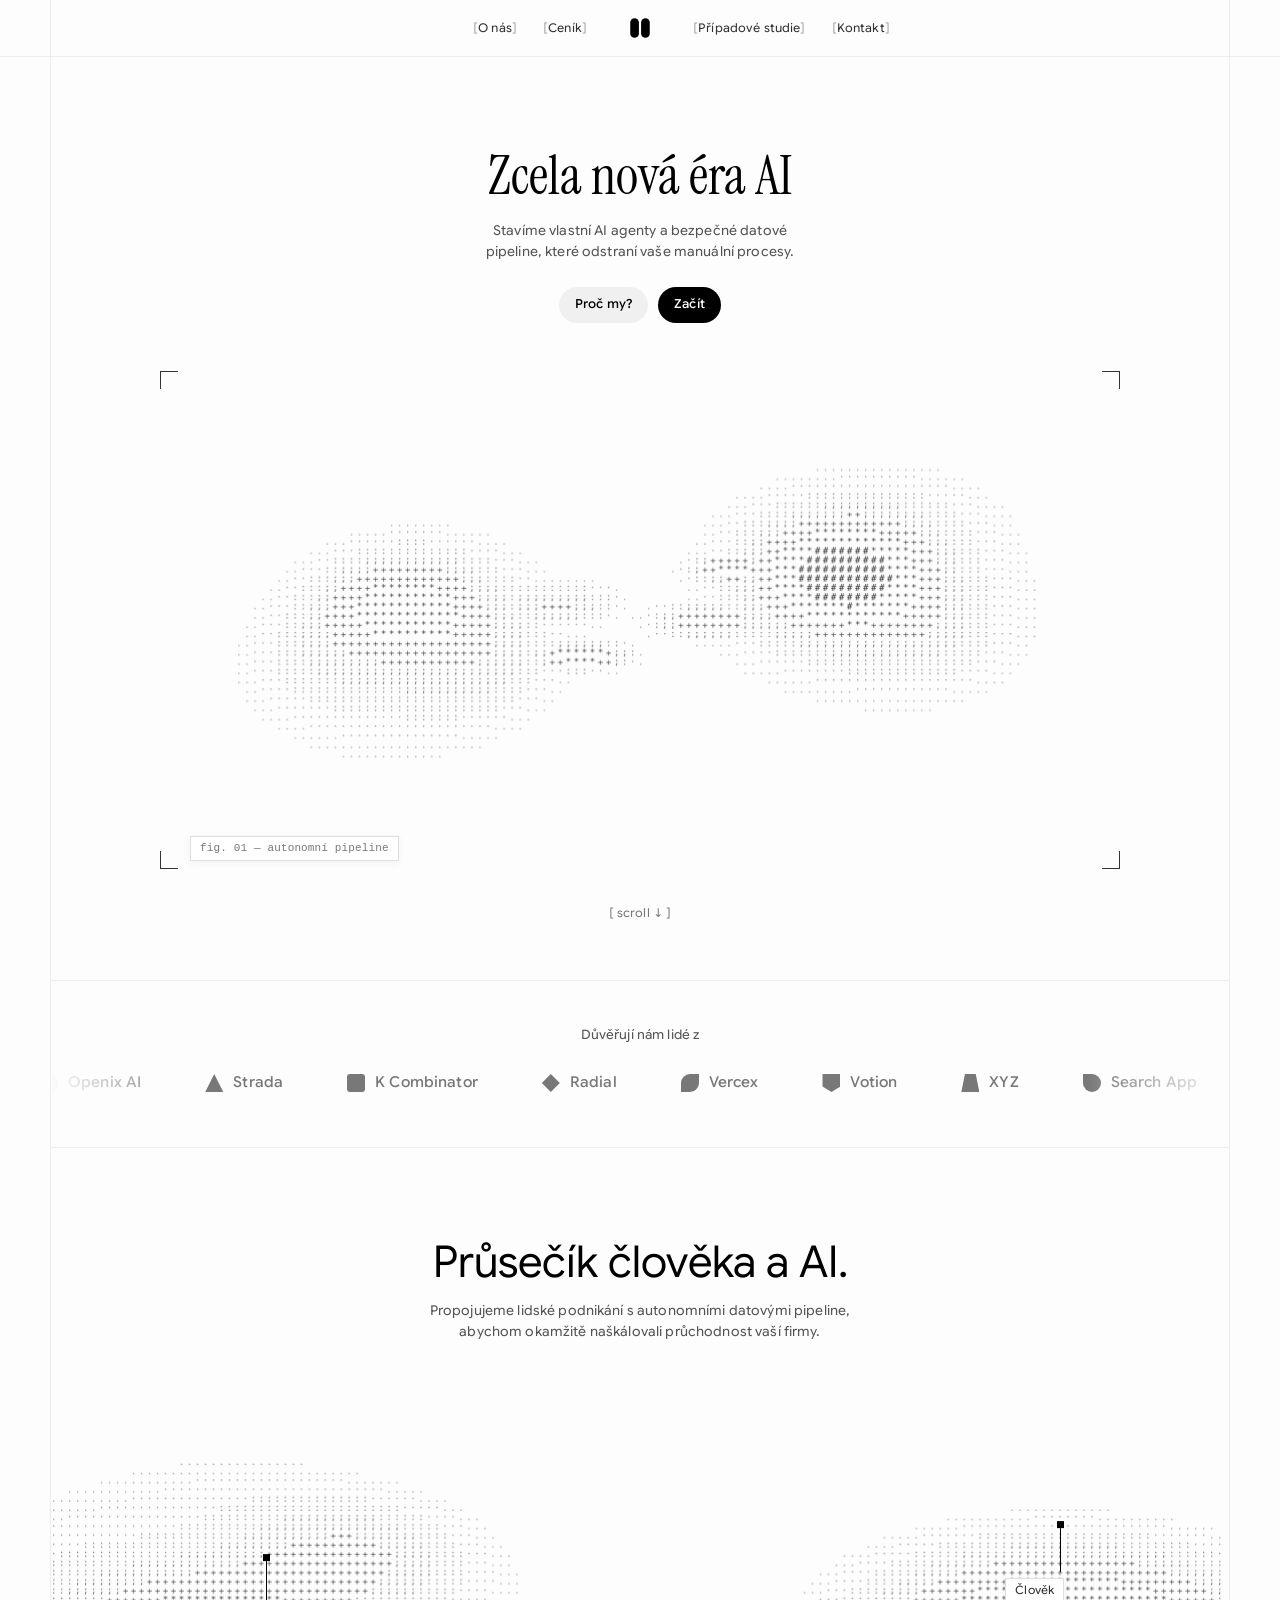
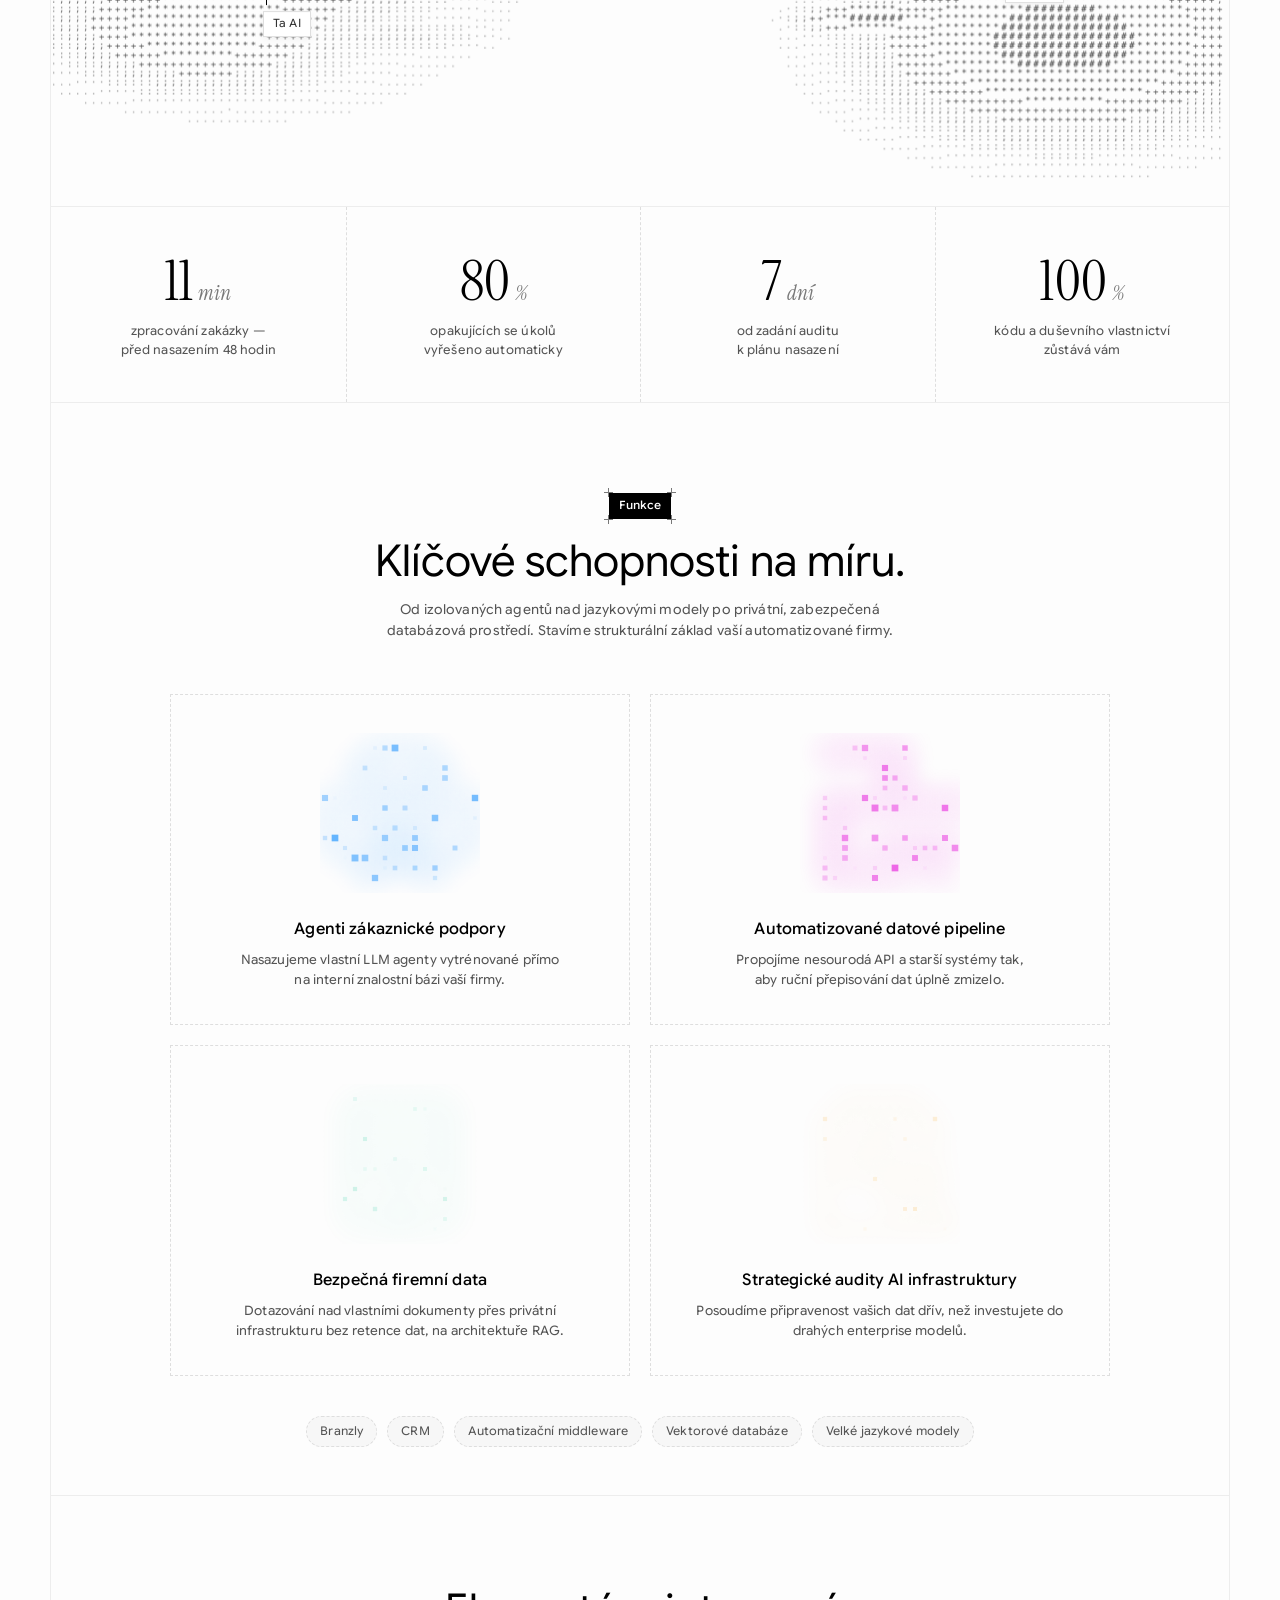
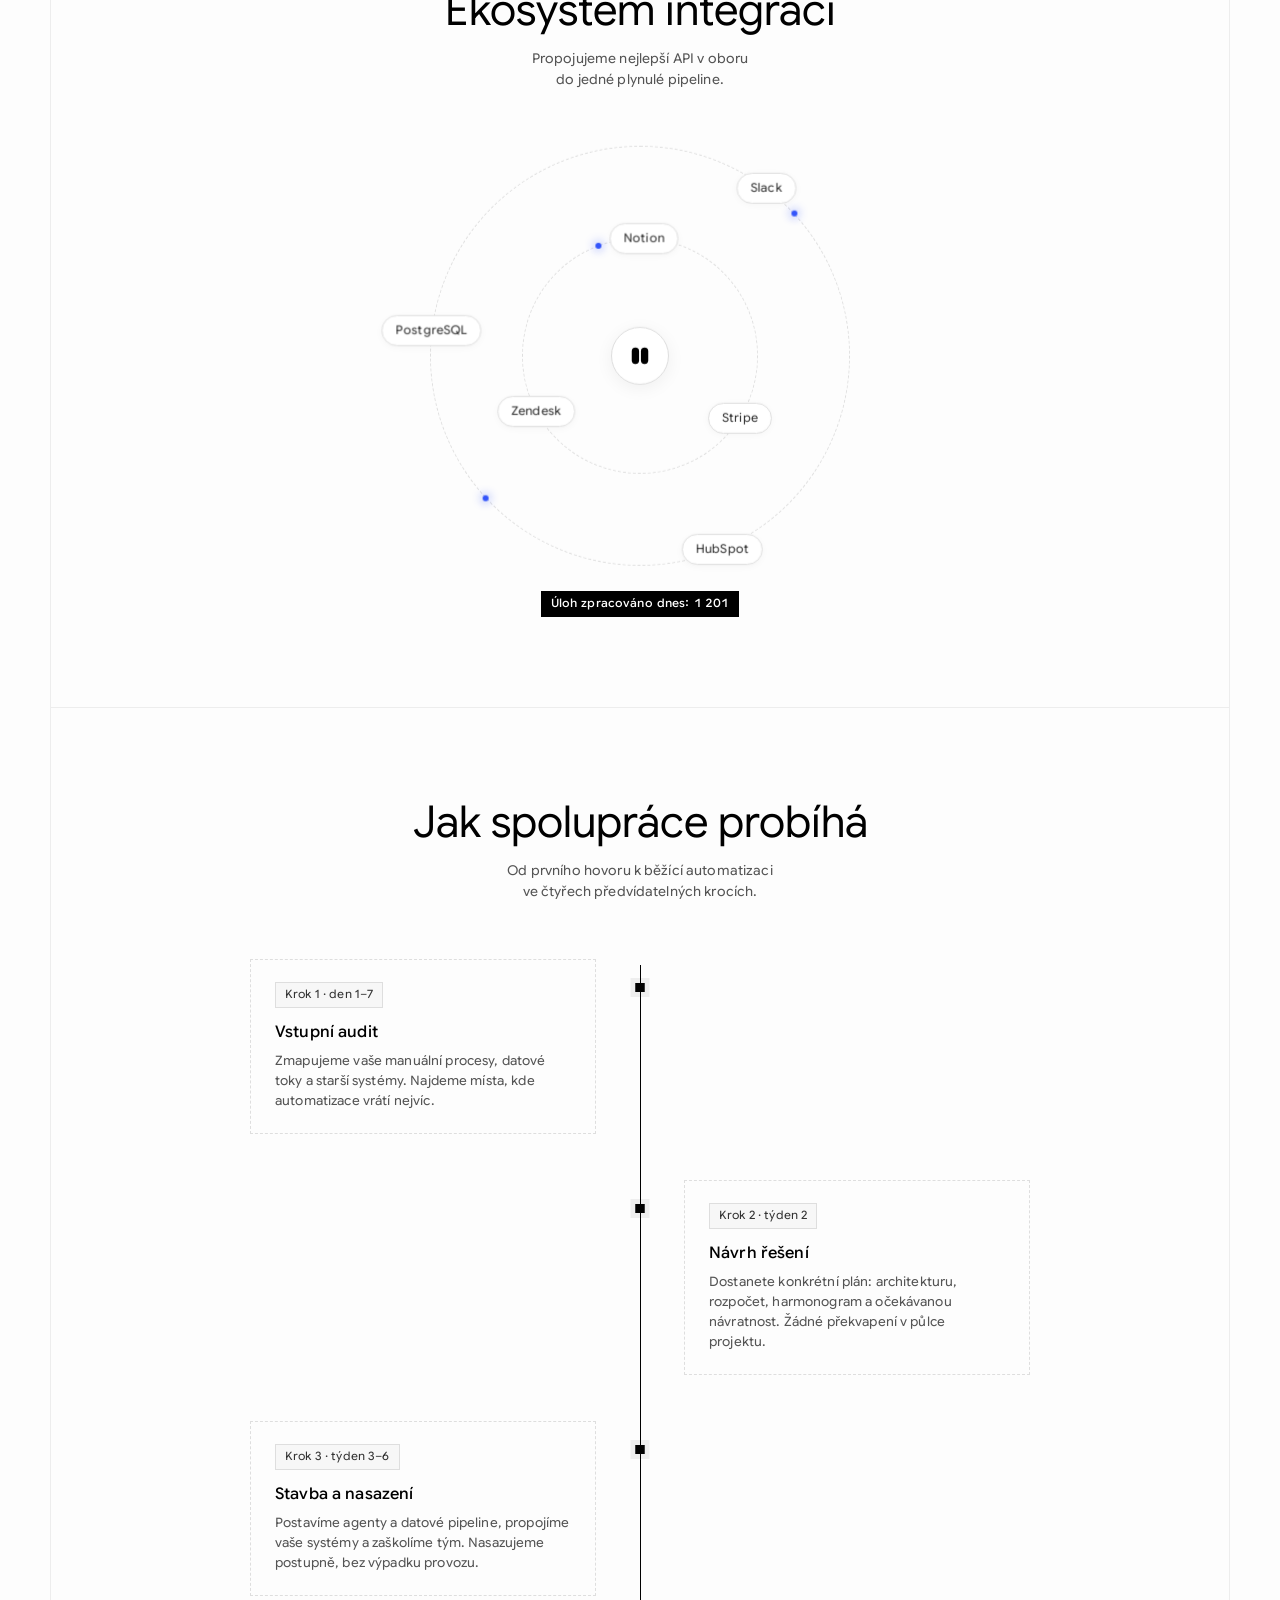
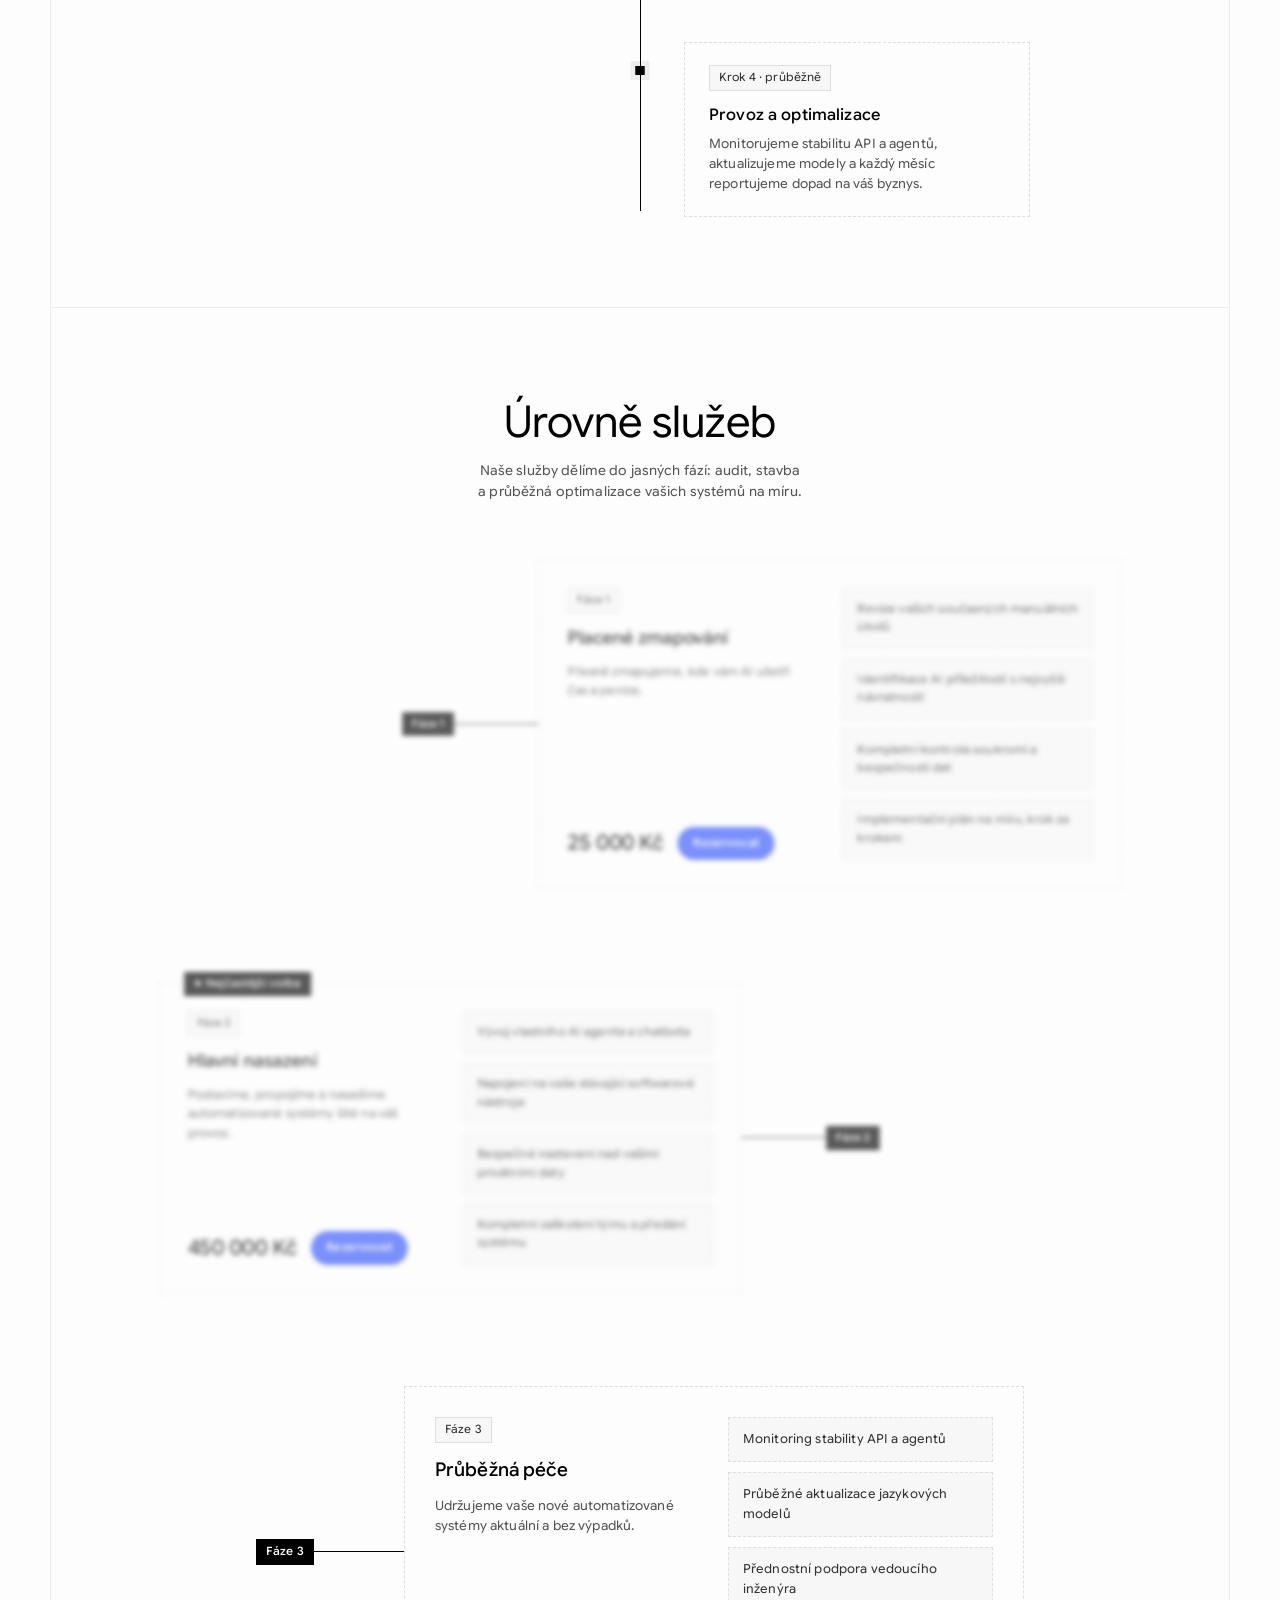
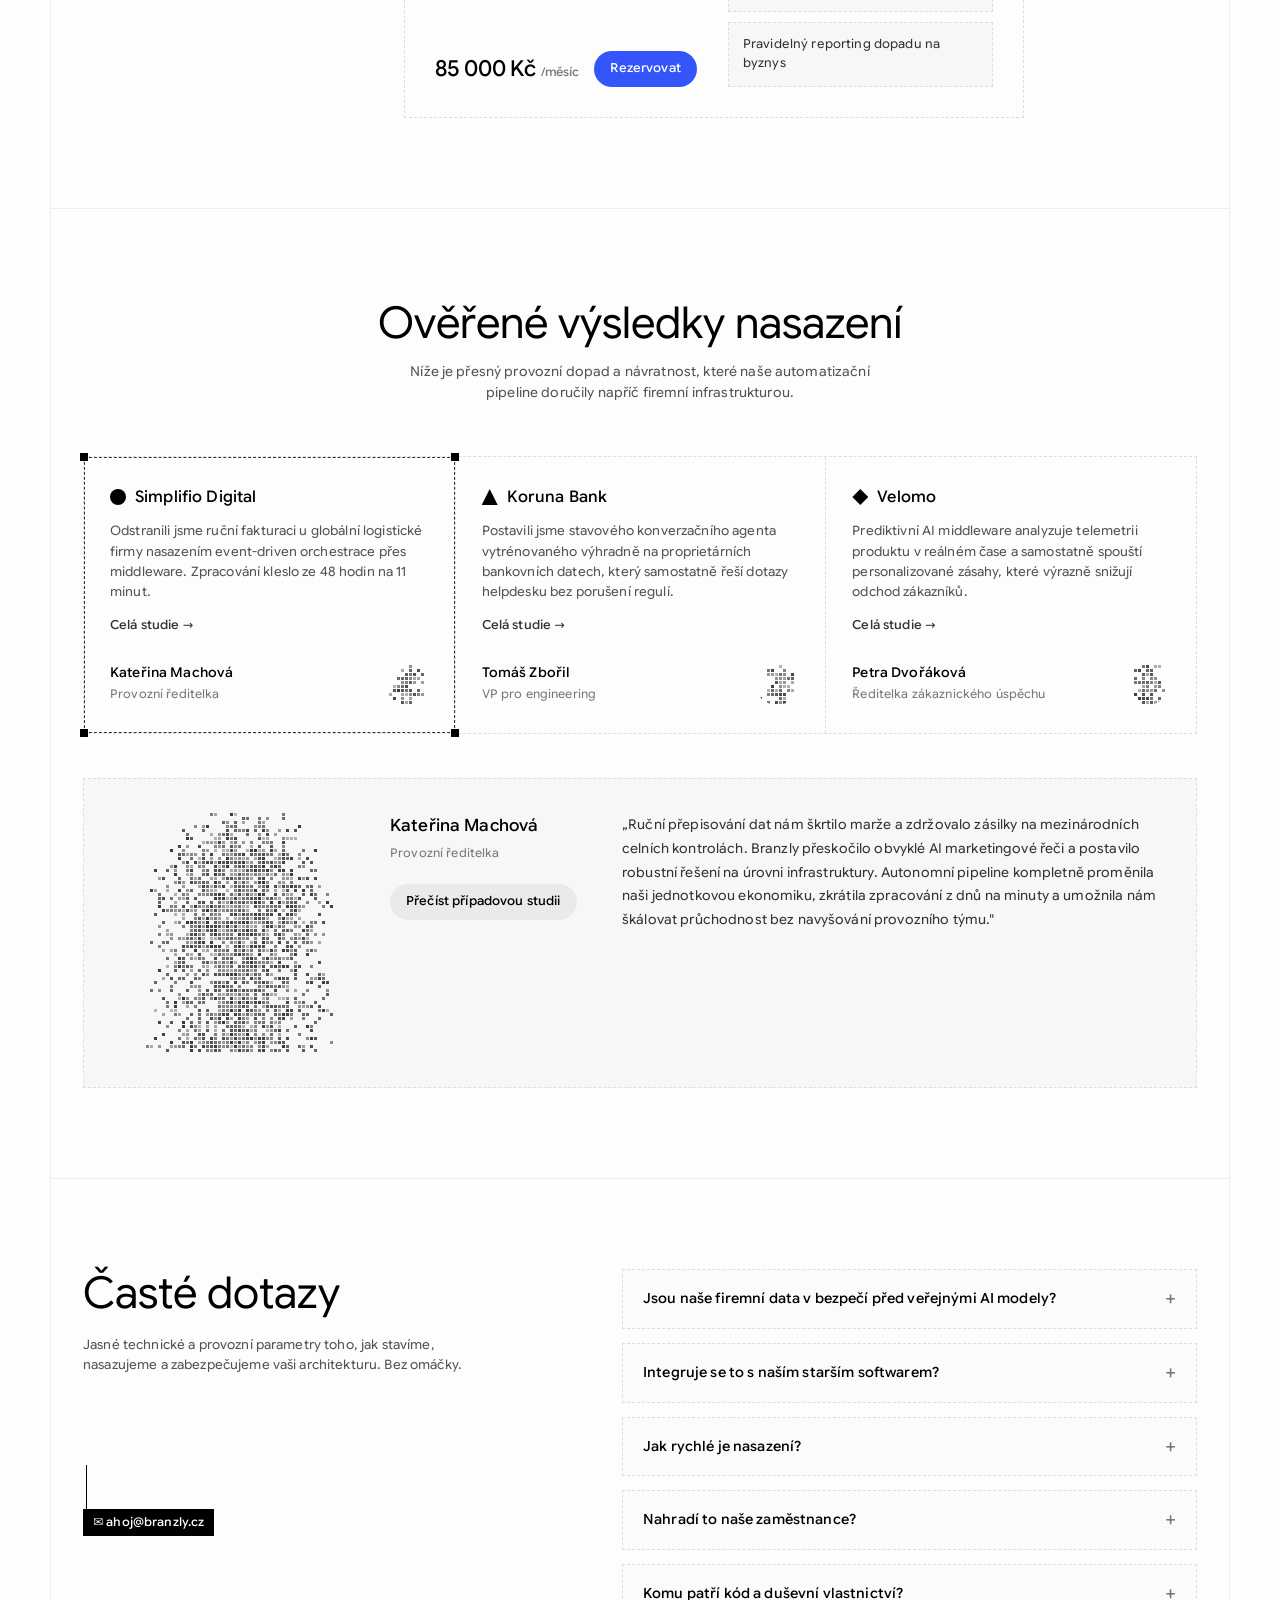
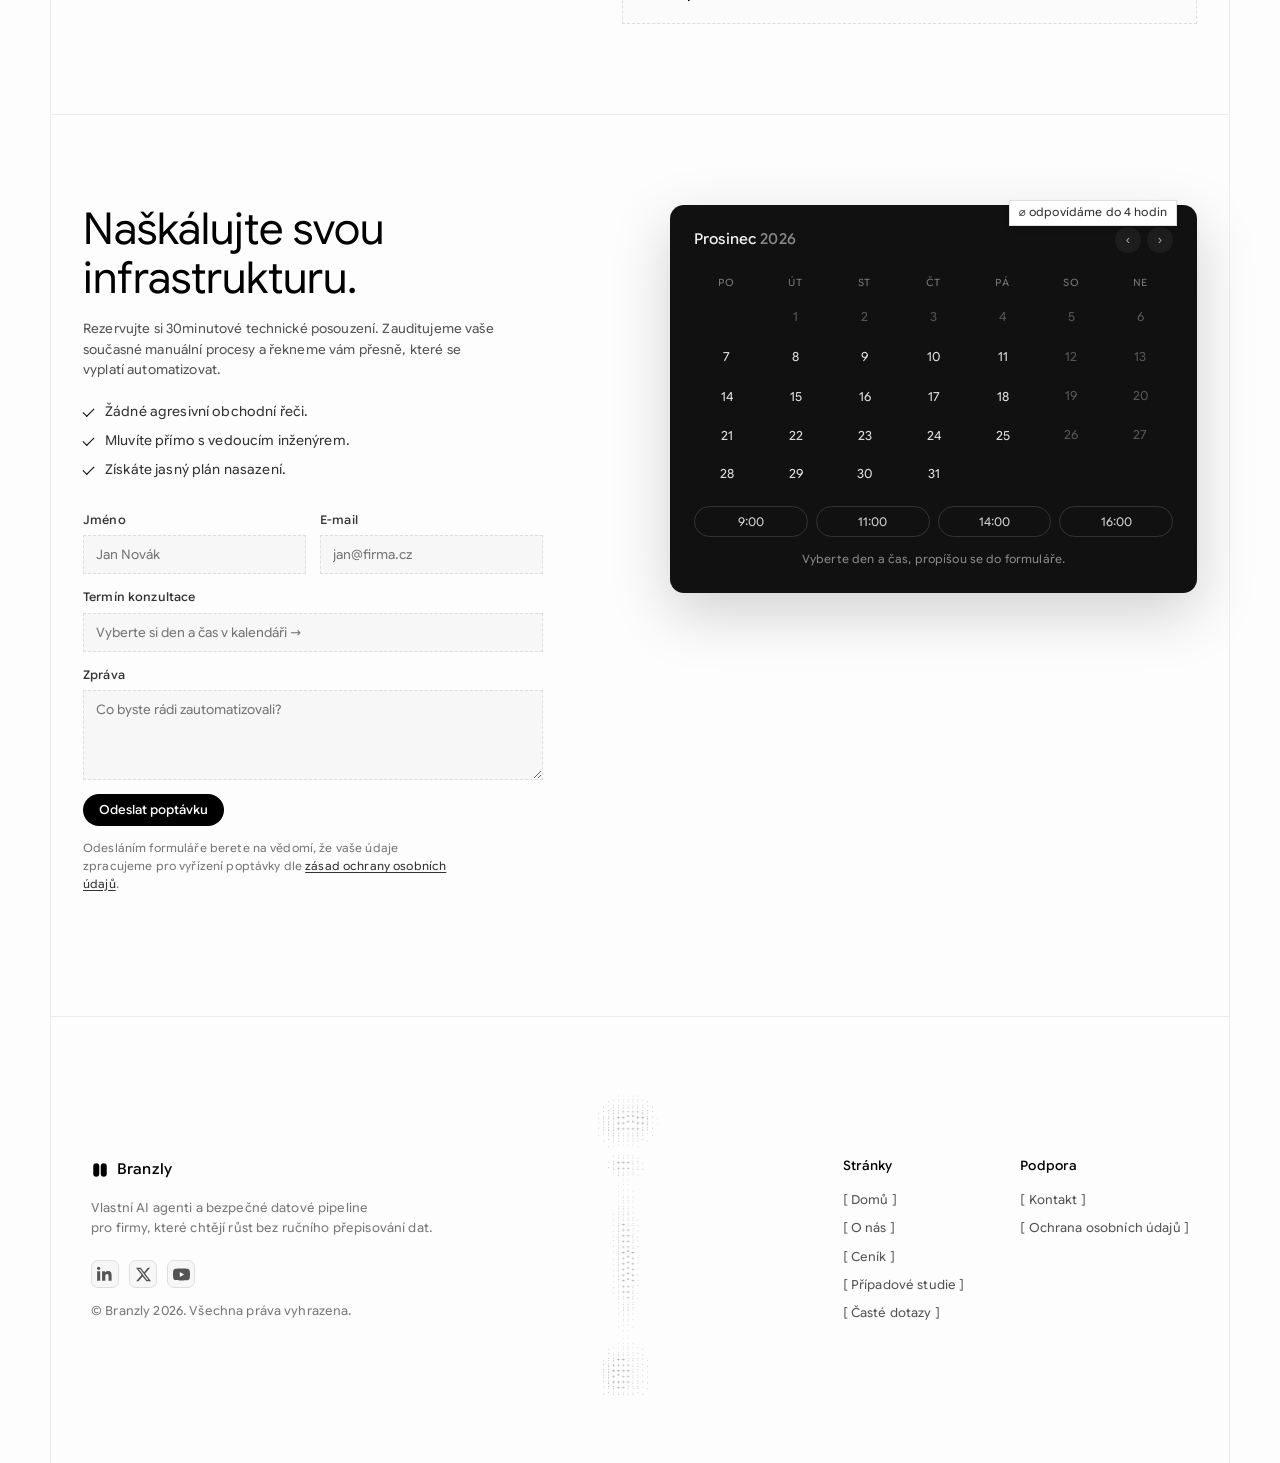
==== index.html @ d65e5462 "Major upgrade: interactive hero, stats, timeline, case studies, self-hosted fonts Interaktivita a an" ====
<!DOCTYPE html>
<html lang="cs">
<head>
  <meta charset="UTF-8" />
  <meta name="viewport" content="width=device-width, initial-scale=1.0" />
  <title>Branzly — Zcela nová éra AI</title>
  <meta name="description" content="Branzly staví vlastní AI agenty a bezpečné datové pipeline, které odstraní vaše manuální procesy." />
  <meta property="og:title" content="Branzly — Zcela nová éra AI" />
  <meta property="og:description" content="Vlastní AI agenti a bezpečné datové pipeline, které odstraní vaše manuální procesy." />
  <meta property="og:type" content="website" />
  <!-- og:image musí být absolutní URL — po nasazení upravte doménu, pokud nebude branzly.cz -->
  <meta property="og:image" content="https://branzly.cz/og.png" />
  <meta property="og:image:width" content="1200" />
  <meta property="og:image:height" content="630" />
  <meta name="twitter:card" content="summary_large_image" />
  <link rel="icon" href="data:image/svg+xml,%3Csvg xmlns='http://www.w3.org/2000/svg' viewBox='0 0 24 24'%3E%3Crect x='3' y='3' width='8' height='18' rx='4'/%3E%3Crect x='13' y='3' width='8' height='18' rx='4'/%3E%3C/svg%3E" />
  <link rel="icon" type="image/png" sizes="32x32" href="favicon-32.png" />
  <link rel="apple-touch-icon" href="apple-touch-icon.png" />
  <!-- Analytika bez cookies (žádná cookie lišta není potřeba): po založení účtu
       na plausible.io odkomentujte a případně upravte doménu
  <script defer data-domain="branzly.cz" src="https://plausible.io/js/script.js"></script> -->
  <noscript><style>.reveal, .load { opacity: 1 !important; transform: none !important; filter: none !important; }</style></noscript>
  <!-- fonty jsou self-hostované: rychlejší načtení a žádné předání IP třetí straně -->
  <link rel="stylesheet" href="fonts/fonts.css" />
  <link rel="stylesheet" href="style.css" />
</head>
<body>

  <!-- ===== NAV (logo uprostřed, odkazy v závorkách) ===== -->
  <header class="nav-wrap" id="top">
    <div class="nav frame">
      <nav class="nav-side nav-left" aria-label="Navigace vlevo">
        <a href="#o-nas"><span>[</span>O nás<span>]</span></a>
        <a href="#cenik"><span>[</span>Ceník<span>]</span></a>
      </nav>
      <a href="#top" class="brand" aria-label="Branzly domů">
        <svg viewBox="0 0 24 24" width="26" height="26" aria-hidden="true">
          <rect x="3" y="3" width="8" height="18" rx="4" fill="#000"/>
          <rect x="13" y="3" width="8" height="18" rx="4" fill="#000"/>
        </svg>
      </a>
      <nav class="nav-side nav-right" aria-label="Navigace vpravo">
        <a href="#pripadove-studie"><span>[</span>Případové studie<span>]</span></a>
        <a href="#kontakt"><span>[</span>Kontakt<span>]</span></a>
      </nav>
      <button class="nav-toggle" id="navToggle" aria-label="Otevřít menu" aria-expanded="false">
        <span></span><span></span>
      </button>
    </div>
    <nav class="nav-mobile" id="navMobile" aria-label="Mobilní navigace">
      <a href="#o-nas">[ O nás ]</a>
      <a href="#cenik">[ Ceník ]</a>
      <a href="#pripadove-studie">[ Případové studie ]</a>
      <a href="#kontakt">[ Kontakt ]</a>
    </nav>
  </header>

  <main class="frame">

    <!-- ===== HERO ===== -->
    <section class="hero">
      <h1 class="load load-1">Zcela nová éra AI</h1>
      <p class="hero-sub load load-2">Stavíme vlastní AI agenty a bezpečné datové<br />pipeline, které odstraní vaše manuální procesy.</p>
      <div class="hero-cta load load-3">
        <a href="#o-nas" class="btn btn-gray">Proč my?</a>
        <a href="#kontakt" class="btn btn-black">Začít</a>
      </div>

      <!-- ASCII vizuál s ořezovými značkami -->
      <div class="hero-visual load load-4" id="heroVisual" data-plx="-0.05">
        <span class="crop tl"></span><span class="crop tr"></span>
        <span class="crop bl"></span><span class="crop br"></span>
        <canvas id="asciiHero" width="900" height="440" aria-label="Abstraktní ASCII vizualizace dvou rukou"></canvas>
        <span class="annot-text annot-fig" aria-hidden="true">fig. 01 — autonomní pipeline</span>
      </div>
      <a href="#o-nas" class="scroll-cue load load-5" aria-label="Posunout na další sekci">[ scroll ↓ ]</a>
    </section>

    <!-- ===== TRUSTED (marquee) ===== -->
    <section class="trusted">
      <p class="trusted-label reveal">Důvěřují nám lidé z</p>
      <div class="marquee" aria-hidden="true">
        <div class="marquee-track" id="marqueeTrack">
          <span class="logo-item"><i class="lg lg-1"></i>Openix AI</span>
          <span class="logo-item"><i class="lg lg-2"></i>Strada</span>
          <span class="logo-item"><i class="lg lg-3"></i>K Combinator</span>
          <span class="logo-item"><i class="lg lg-4"></i>Radial</span>
          <span class="logo-item"><i class="lg lg-5"></i>Vercex</span>
          <span class="logo-item"><i class="lg lg-6"></i>Votion</span>
          <span class="logo-item"><i class="lg lg-7"></i>XYZ</span>
          <span class="logo-item"><i class="lg lg-8"></i>Search App</span>
        </div>
      </div>
    </section>

    <!-- ===== PRŮSEČÍK ČLOVĚKA A AI ===== -->
    <section class="intersection" id="o-nas">
      <h3 class="reveal">Průsečík člověka a AI.</h3>
      <p class="section-sub reveal">Propojujeme lidské podnikání s autonomními datovými pipeline,<br />abychom okamžitě naškálovali průchodnost vaší firmy.</p>
      <div class="intersection-visual reveal" data-plx="-0.04">
        <!-- TODO: sem patří fotografie skutečné ruky (pravá polovina), ASCII ruka vlevo -->
        <canvas id="asciiMeet" width="1180" height="420" aria-label="Digitální a lidská ruka se dotýkají"></canvas>
        <span class="annot annot-ai"><i class="annot-dot"></i><i class="annot-line"></i><span class="annot-text">Ta AI</span></span>
        <span class="annot annot-human"><i class="annot-dot"></i><i class="annot-line"></i><span class="annot-text">Člověk</span></span>
      </div>
    </section>

    <!-- ===== ČÍSLA (social proof) ===== -->
    <section class="stats" aria-label="Výsledky v číslech">
      <div class="stats-grid">
        <div class="stat reveal">
          <span class="stat-num" data-count="11">0</span><span class="stat-unit">min</span>
          <p>zpracování zakázky —<br />před nasazením 48 hodin</p>
        </div>
        <div class="stat reveal">
          <span class="stat-num" data-count="80">0</span><span class="stat-unit">%</span>
          <p>opakujících se úkolů<br />vyřešeno automaticky</p>
        </div>
        <div class="stat reveal">
          <span class="stat-num" data-count="7">0</span><span class="stat-unit">dní</span>
          <p>od zadání auditu<br />k plánu nasazení</p>
        </div>
        <div class="stat reveal">
          <span class="stat-num" data-count="100">0</span><span class="stat-unit">%</span>
          <p>kódu a duševního vlastnictví<br />zůstává vám</p>
        </div>
      </div>
    </section>

    <!-- ===== FUNKCE ===== -->
    <section class="features">
      <div class="chip-wrap reveal">
        <span class="chip-black chip-corners">Funkce<i class="c c1"></i><i class="c c2"></i><i class="c c3"></i><i class="c c4"></i></span>
      </div>
      <h3 class="reveal">Klíčové schopnosti na míru.</h3>
      <p class="section-sub reveal">Od izolovaných agentů nad jazykovými modely po privátní, zabezpečená<br />databázová prostředí. Stavíme strukturální základ vaší automatizované firmy.</p>

      <div class="feature-grid">
        <article class="feature-cell reveal">
          <div class="pixel-icon"><canvas data-icon="agent" width="160" height="160"></canvas></div>
          <h4>Agenti zákaznické podpory</h4>
          <p>Nasazujeme vlastní LLM agenty vytrénované přímo<br />na interní znalostní bázi vaší firmy.</p>
        </article>
        <article class="feature-cell reveal">
          <div class="pixel-icon"><canvas data-icon="pipeline" width="160" height="160"></canvas></div>
          <h4>Automatizované datové pipeline</h4>
          <p>Propojíme nesourodá API a starší systémy tak,<br />aby ruční přepisování dat úplně zmizelo.</p>
        </article>
        <article class="feature-cell reveal">
          <div class="pixel-icon"><canvas data-icon="database" width="160" height="160"></canvas></div>
          <h4>Bezpečná firemní data</h4>
          <p>Dotazování nad vlastními dokumenty přes privátní infrastrukturu bez retence dat, na architektuře RAG.</p>
        </article>
        <article class="feature-cell reveal">
          <div class="pixel-icon"><canvas data-icon="audit" width="160" height="160"></canvas></div>
          <h4>Strategické audity AI infrastruktury</h4>
          <p>Posoudíme připravenost vašich dat dřív, než investujete do drahých enterprise modelů.</p>
        </article>
      </div>

      <div class="tag-strip reveal" aria-hidden="true">
        <span>Branzly</span><span>CRM</span><span>Automatizační middleware</span><span>Vektorové databáze</span><span>Velké jazykové modely</span>
      </div>
    </section>

    <!-- ===== EKOSYSTÉM INTEGRACÍ ===== -->
    <section class="ecosystem">
      <h3 class="reveal">Ekosystém integrací</h3>
      <p class="section-sub reveal">Propojujeme nejlepší API v oboru<br />do jedné plynulé pipeline.</p>
      <div class="orbit reveal" data-plx="-0.03" aria-hidden="true">
        <div class="orbit-ring r1"></div>
        <div class="orbit-ring r2"></div>
        <div class="orbit-center"><svg viewBox="0 0 24 24" width="22" height="22"><rect x="3" y="3" width="8" height="18" rx="4" fill="#000"/><rect x="13" y="3" width="8" height="18" rx="4" fill="#000"/></svg></div>
        <span class="orbit-node on1">Slack</span>
        <span class="orbit-node on2">Notion</span>
        <span class="orbit-node on3">HubSpot</span>
        <span class="orbit-node on4">Stripe</span>
        <span class="orbit-node on5">PostgreSQL</span>
        <span class="orbit-node on6">Zendesk</span>
      </div>
      <p class="orbit-counter reveal"><span class="chip-black">Úloh zpracováno dnes: <span id="orbitCount">1 200</span></span></p>
    </section>

    <!-- ===== PROCES ===== -->
    <section class="process" id="proces">
      <h3 class="reveal">Jak spolupráce probíhá</h3>
      <p class="section-sub reveal">Od prvního hovoru k běžící automatizaci<br />ve čtyřech předvídatelných krocích.</p>
      <div class="timeline" id="timeline">
        <i class="tl-track" aria-hidden="true"></i>
        <i class="tl-progress" id="tlProgress" aria-hidden="true"></i>
        <div class="tl-step reveal">
          <span class="tl-dot" aria-hidden="true"></span>
          <div class="tl-card">
            <span class="chip-gray">Krok 1 · den 1–7</span>
            <h4>Vstupní audit</h4>
            <p>Zmapujeme vaše manuální procesy, datové toky a starší systémy. Najdeme místa, kde automatizace vrátí nejvíc.</p>
          </div>
        </div>
        <div class="tl-step reveal">
          <span class="tl-dot" aria-hidden="true"></span>
          <div class="tl-card">
            <span class="chip-gray">Krok 2 · týden 2</span>
            <h4>Návrh řešení</h4>
            <p>Dostanete konkrétní plán: architekturu, rozpočet, harmonogram a očekávanou návratnost. Žádné překvapení v půlce projektu.</p>
          </div>
        </div>
        <div class="tl-step reveal">
          <span class="tl-dot" aria-hidden="true"></span>
          <div class="tl-card">
            <span class="chip-gray">Krok 3 · týden 3–6</span>
            <h4>Stavba a nasazení</h4>
            <p>Postavíme agenty a datové pipeline, propojíme vaše systémy a zaškolíme tým. Nasazujeme postupně, bez výpadku provozu.</p>
          </div>
        </div>
        <div class="tl-step reveal">
          <span class="tl-dot" aria-hidden="true"></span>
          <div class="tl-card">
            <span class="chip-gray">Krok 4 · průběžně</span>
            <h4>Provoz a optimalizace</h4>
            <p>Monitorujeme stabilitu API a agentů, aktualizujeme modely a každý měsíc reportujeme dopad na váš byznys.</p>
          </div>
        </div>
      </div>
    </section>

    <!-- ===== ÚROVNĚ SLUŽEB ===== -->
    <section class="pricing" id="cenik">
      <h3 class="reveal">Úrovně služeb</h3>
      <p class="section-sub reveal">Naše služby dělíme do jasných fází: audit, stavba<br />a průběžná optimalizace vašich systémů na míru.</p>

      <div class="tier-stack">
        <!-- Fáze 1: karta vpravo, štítek vlevo s linkou -->
        <div class="tier-row tier-row-right reveal">
          <span class="tier-annot"><span class="chip-black">Fáze 1</span><i class="annot-hline"></i></span>
          <article class="tier-card">
            <div class="tier-left">
              <span class="chip-gray">Fáze 1</span>
              <h4>Placené zmapování</h4>
              <p class="tier-desc">Přesně zmapujeme, kde vám AI ušetří<br />čas a peníze.</p>
              <div class="tier-bottom">
                <span class="tier-price">25 000 Kč</span>
                <a href="#kontakt" class="btn btn-blue">Rezervovat</a>
              </div>
            </div>
            <ul class="tier-list">
              <li>Revize vašich současných manuálních úkolů</li>
              <li>Identifikace AI příležitostí s nejvyšší návratností</li>
              <li>Kompletní kontrola soukromí a bezpečnosti dat</li>
              <li>Implementační plán na míru, krok za krokem</li>
            </ul>
          </article>
        </div>

        <!-- Fáze 2: karta vlevo, štítek vpravo -->
        <div class="tier-row tier-row-left reveal">
          <article class="tier-card">
            <span class="tier-badge chip-black">★ Nejčastější volba</span>
            <div class="tier-left">
              <span class="chip-gray">Fáze 2</span>
              <h4>Hlavní nasazení</h4>
              <p class="tier-desc">Postavíme, propojíme a nasadíme automatizované systémy šité na váš provoz.</p>
              <div class="tier-bottom">
                <span class="tier-price">450 000 Kč</span>
                <a href="#kontakt" class="btn btn-blue">Rezervovat</a>
              </div>
            </div>
            <ul class="tier-list">
              <li>Vývoj vlastního AI agenta a chatbota</li>
              <li>Napojení na vaše stávající softwarové nástroje</li>
              <li>Bezpečné nastavení nad vašimi privátními daty</li>
              <li>Kompletní zaškolení týmu a předání systému</li>
            </ul>
          </article>
          <span class="tier-annot tier-annot-right"><i class="annot-hline"></i><span class="chip-black">Fáze 2</span></span>
        </div>

        <!-- Fáze 3: karta uprostřed -->
        <div class="tier-row tier-row-center reveal">
          <span class="tier-annot"><span class="chip-black">Fáze 3</span><i class="annot-hline"></i></span>
          <article class="tier-card">
            <div class="tier-left">
              <span class="chip-gray">Fáze 3</span>
              <h4>Průběžná péče</h4>
              <p class="tier-desc">Udržujeme vaše nové automatizované systémy aktuální a bez výpadků.</p>
              <div class="tier-bottom">
                <span class="tier-price">85 000 Kč <em>/měsíc</em></span>
                <a href="#kontakt" class="btn btn-blue">Rezervovat</a>
              </div>
            </div>
            <ul class="tier-list">
              <li>Monitoring stability API a agentů</li>
              <li>Průběžné aktualizace jazykových modelů</li>
              <li>Přednostní podpora vedoucího inženýra</li>
              <li>Pravidelný reporting dopadu na byznys</li>
            </ul>
          </article>
        </div>
      </div>
    </section>

    <!-- ===== PŘÍPADOVÉ STUDIE ===== -->
    <section class="cases" id="pripadove-studie">
      <h3 class="reveal">Ověřené výsledky nasazení</h3>
      <p class="section-sub reveal">Níže je přesný provozní dopad a návratnost, které naše automatizační<br />pipeline doručily napříč firemní infrastrukturou.</p>

      <div class="case-grid reveal">
        <article class="case selected">
          <i class="h h1"></i><i class="h h2"></i><i class="h h3"></i><i class="h h4"></i>
          <header><i class="case-mark cm-1"></i><h4>Simplifio Digital</h4></header>
          <p>Odstranili jsme ruční fakturaci u globální logistické firmy nasazením event-driven orchestrace přes middleware. Zpracování kleslo ze 48 hodin na 11 minut.</p>
          <a class="case-link" href="pripadove-studie.html#simplifio">Celá studie →</a>
          <footer>
            <div><span class="person">Kateřina Machová</span><span class="role">Provozní ředitelka</span></div>
            <canvas class="avatar" data-seed="7" width="44" height="44"></canvas>
          </footer>
        </article>
        <article class="case">
          <header><i class="case-mark cm-2"></i><h4>Koruna Bank</h4></header>
          <p>Postavili jsme stavového konverzačního agenta vytrénovaného výhradně na proprietárních bankovních datech, který samostatně řeší dotazy helpdesku bez porušení regulí.</p>
          <a class="case-link" href="pripadove-studie.html#koruna">Celá studie →</a>
          <footer>
            <div><span class="person">Tomáš Zbořil</span><span class="role">VP pro engineering</span></div>
            <canvas class="avatar" data-seed="13" width="44" height="44"></canvas>
          </footer>
        </article>
        <article class="case">
          <header><i class="case-mark cm-3"></i><h4>Velomo</h4></header>
          <p>Prediktivní AI middleware analyzuje telemetrii produktu v reálném čase a samostatně spouští personalizované zásahy, které výrazně snižují odchod zákazníků.</p>
          <a class="case-link" href="pripadove-studie.html#velomo">Celá studie →</a>
          <footer>
            <div><span class="person">Petra Dvořáková</span><span class="role">Ředitelka zákaznického úspěchu</span></div>
            <canvas class="avatar" data-seed="29" width="44" height="44"></canvas>
          </footer>
        </article>
      </div>

      <figure class="big-quote reveal">
        <!-- TODO: sem patří skutečný portrét (foto) -->
        <canvas class="quote-photo" data-seed="42" width="240" height="240" aria-label="Portrét Kateřiny Machové"></canvas>
        <div class="quote-person">
          <span class="person">Kateřina Machová</span>
          <span class="role">Provozní ředitelka</span>
          <a href="pripadove-studie.html#simplifio" class="btn btn-gray">Přečíst případovou studii</a>
        </div>
        <blockquote>„Ruční přepisování dat nám škrtilo marže a zdržovalo zásilky na mezinárodních celních kontrolách. Branzly přeskočilo obvyklé AI marketingové řeči a postavilo robustní řešení na úrovni infrastruktury. Autonomní pipeline kompletně proměnila naši jednotkovou ekonomiku, zkrátila zpracování z dnů na minuty a umožnila nám škálovat průchodnost bez navyšování provozního týmu."</blockquote>
      </figure>
    </section>

    <!-- ===== FAQ ===== -->
    <section class="faq" id="faq">
      <div class="faq-grid">
        <div class="faq-head reveal">
          <h3>Časté dotazy</h3>
          <p class="faq-lead">Jasné technické a provozní parametry toho, jak stavíme, nasazujeme a zabezpečujeme vaši architekturu. Bez omáčky.</p>
          <span class="annot annot-mail">
            <i class="annot-vline"></i>
            <a class="chip-black" href="mailto:ahoj@branzly.cz">✉ ahoj@branzly.cz</a>
          </span>
        </div>
        <div class="faq-list reveal">
          <details class="faq-item">
            <summary>Jsou naše firemní data v bezpečí před veřejnými AI modely?<span class="plus">+</span></summary>
            <div class="faq-body"><p>Ano. Používáme API bez retence dat a nasazujeme výhradně ve vašem privátním cloudu. Vaše data jsou oplocená a nikdy netrénují veřejné modely.</p></div>
          </details>
          <details class="faq-item">
            <summary>Integruje se to s naším starším softwarem?<span class="plus">+</span></summary>
            <div class="faq-body"><p>Ano. Pro každý systém s API stavíme vlastní middleware. U uzavřeného staršího softwaru nasazujeme bezpečnou RPA vrstvu, která mezeru překlene.</p></div>
          </details>
          <details class="faq-item">
            <summary>Jak rychlé je nasazení?<span class="plus">+</span></summary>
            <div class="faq-body"><p>Audit trvá 7 dní. Interní automatizace nasazujeme za 3 až 4 týdny. Agenti pro komunikaci se zákazníky startují za 6 až 8 týdnů včetně testování.</p></div>
          </details>
          <details class="faq-item">
            <summary>Nahradí to naše zaměstnance?<span class="plus">+</span></summary>
            <div class="faq-body"><p>Ne. Naše systémy samy vyřeší zhruba 80 % opakujících se úkolů první úrovně. Složité případy se okamžitě předávají vašim lidem.</p></div>
          </details>
          <details class="faq-item">
            <summary>Komu patří kód a duševní vlastnictví?<span class="plus">+</span></summary>
            <div class="faq-body"><p>Po dokončení vlastníte 100 % IP. Nabízíme průběžné SLA na monitoring stability API a aktualizace podkladových jazykových modelů.</p></div>
          </details>
        </div>
      </div>
    </section>

    <!-- ===== CTA + KALENDÁŘ ===== -->
    <section class="cta" id="kontakt">
      <div class="cta-grid">
        <div class="cta-text reveal">
          <h3>Naškálujte svou infrastrukturu.</h3>
          <p class="faq-lead">Rezervujte si 30minutové technické posouzení. Zauditujeme vaše současné manuální procesy a řekneme vám přesně, které se vyplatí automatizovat.</p>
          <ul class="cta-points">
            <li>Žádné agresivní obchodní řeči.</li>
            <li>Mluvíte přímo s vedoucím inženýrem.</li>
            <li>Získáte jasný plán nasazení.</li>
          </ul>

          <form class="cta-form reveal" id="contactForm" novalidate>
            <div class="form-row">
              <label>Jméno
                <input type="text" name="name" id="fName" placeholder="Jan Novák" autocomplete="name" />
              </label>
              <label>E-mail
                <input type="email" name="email" id="fEmail" placeholder="jan@firma.cz" autocomplete="email" />
              </label>
            </div>
            <label>Termín konzultace
              <input type="text" name="term" id="formTerm" placeholder="Vyberte si den a čas v kalendáři →" readonly />
            </label>
            <label>Zpráva
              <textarea name="message" id="fMsg" rows="4" placeholder="Co byste rádi zautomatizovali?"></textarea>
            </label>
            <input type="text" name="_honey" id="fHoney" tabindex="-1" autocomplete="off" aria-hidden="true" style="display:none" />
            <button type="submit" class="btn btn-black">Odeslat poptávku</button>
            <p class="form-consent">Odesláním formuláře berete na vědomí, že vaše údaje zpracujeme pro vyřízení poptávky dle <a href="ochrana-osobnich-udaju.html">zásad ochrany osobních údajů</a>.</p>
            <p class="form-status" id="formStatus" role="status" aria-live="polite"></p>
          </form>
        </div>
        <div class="calendar-wrap reveal">
          <span class="annot-text annot-cal" aria-hidden="true">⌀ odpovídáme do 4 hodin</span>
          <div class="calendar" id="calendar" aria-label="Kalendář rezervací">
            <!-- generováno v script.js -->
          </div>
        </div>
      </div>
    </section>

  </main>

  <!-- ===== FOOTER ===== -->
  <footer class="footer-wrap">
    <div class="footer frame">
      <div class="footer-brand">
        <a href="#top" class="brand-foot">
          <svg viewBox="0 0 24 24" width="18" height="18" aria-hidden="true">
            <rect x="3" y="3" width="8" height="18" rx="4" fill="#000"/>
            <rect x="13" y="3" width="8" height="18" rx="4" fill="#000"/>
          </svg>
          Branzly
        </a>
        <p>Vlastní AI agenti a bezpečné datové pipeline<br />pro firmy, které chtějí růst bez ručního přepisování dat.</p>
        <div class="socials">
          <a href="#" aria-label="LinkedIn"><svg viewBox="0 0 24 24" width="16" height="16" fill="currentColor"><path d="M4.98 3.5C4.98 4.88 3.87 6 2.5 6S0 4.88 0 3.5 1.12 1 2.5 1s2.48 1.12 2.48 2.5zM.2 8h4.6v14H.2V8zm7.4 0h4.4v1.9h.1c.6-1.1 2.1-2.3 4.3-2.3 4.6 0 5.5 3 5.5 7V22h-4.6v-6.5c0-1.6 0-3.6-2.2-3.6s-2.6 1.7-2.6 3.5V22H7.6V8z"/></svg></a>
          <a href="#" aria-label="X"><svg viewBox="0 0 24 24" width="15" height="15" fill="currentColor"><path d="M18.9 1.2h3.7l-8.1 9.3L24 22.8h-7.5l-5.9-7.7-6.7 7.7H.2l8.7-9.9L0 1.2h7.7l5.3 7 6-7zm-1.3 19.5h2L6.6 3.3H4.4l13.2 17.4z"/></svg></a>
          <a href="#" aria-label="YouTube"><svg viewBox="0 0 24 24" width="17" height="17" fill="currentColor"><path d="M23.5 6.2a3 3 0 0 0-2.1-2.1C19.5 3.5 12 3.5 12 3.5s-7.5 0-9.4.6A3 3 0 0 0 .5 6.2 31 31 0 0 0 0 12a31 31 0 0 0 .5 5.8 3 3 0 0 0 2.1 2.1c1.9.6 9.4.6 9.4.6s7.5 0 9.4-.6a3 3 0 0 0 2.1-2.1A31 31 0 0 0 24 12a31 31 0 0 0-.5-5.8zM9.6 15.6V8.4L15.8 12l-6.2 3.6z"/></svg></a>
        </div>
        <p class="copyright">© Branzly <span id="year"></span>. Všechna práva vyhrazena.</p>
      </div>
      <div class="footer-visual" aria-hidden="true">
        <canvas id="asciiFoot" width="360" height="520"></canvas>
      </div>
      <div class="footer-cols">
        <nav class="footer-col" aria-label="Stránky">
          <p class="footer-head">Stránky</p>
          <a href="#top">[ Domů ]</a>
          <a href="#o-nas">[ O nás ]</a>
          <a href="#cenik">[ Ceník ]</a>
          <a href="#pripadove-studie">[ Případové studie ]</a>
          <a href="#faq">[ Časté dotazy ]</a>
        </nav>
        <nav class="footer-col" aria-label="Podpora">
          <p class="footer-head">Podpora</p>
          <a href="mailto:ahoj@branzly.cz">[ Kontakt ]</a>
          <a href="ochrana-osobnich-udaju.html">[ Ochrana osobních údajů ]</a>
        </nav>
      </div>
    </div>
  </footer>

  <script src="lenis.min.js"></script>
  <script src="script.js"></script>
</body>
</html>
---- fonts/fonts.css ----
/* canadian-aboriginal */
@font-face {
  font-family: 'Google Sans Flex';
  font-style: normal;
  font-weight: 400;
  font-stretch: 100%;
  font-display: swap;
  src: url(gsf-f23f2b5c.woff2) format('woff2');
  unicode-range: U+02C7, U+02D8-02D9, U+02DB, U+0307, U+1400-167F, U+18B0-18F5, U+25CC, U+11AB0-11ABF;
}
/* cherokee */
@font-face {
  font-family: 'Google Sans Flex';
  font-style: normal;
  font-weight: 400;
  font-stretch: 100%;
  font-display: swap;
  src: url(gsf-6d15181d.woff2) format('woff2');
  unicode-range: U+0300-0302, U+0304, U+030B-030C, U+0323-0324, U+0330-0331, U+13A0-13FF, U+AB70-ABBF;
}
/* math */
@font-face {
  font-family: 'Google Sans Flex';
  font-style: normal;
  font-weight: 400;
  font-stretch: 100%;
  font-display: swap;
  src: url(gsf-18a064aa.woff2) format('woff2');
  unicode-range: U+0302-0303, U+0305, U+0307-0308, U+0310, U+0312, U+0315, U+031A, U+0326-0327, U+032C, U+032F-0330, U+0332-0333, U+0338, U+033A, U+0346, U+034D, U+0391-03A1, U+03A3-03A9, U+03B1-03C9, U+03D1, U+03D5-03D6, U+03F0-03F1, U+03F4-03F5, U+2016-2017, U+2034-2038, U+203C, U+2040, U+2043, U+2047, U+2050, U+2057, U+205F, U+2070-2071, U+2074-208E, U+2090-209C, U+20D0-20DC, U+20E1, U+20E5-20EF, U+2100-2112, U+2114-2115, U+2117-2121, U+2123-214F, U+2190, U+2192, U+2194-21AE, U+21B0-21E5, U+21F1-21F2, U+21F4-2211, U+2213-2214, U+2216-22FF, U+2308-230B, U+2310, U+2319, U+231C-2321, U+2336-237A, U+237C, U+2395, U+239B-23B7, U+23D0, U+23DC-23E1, U+2474-2475, U+25AF, U+25B3, U+25B7, U+25BD, U+25C1, U+25CA, U+25CC, U+25FB, U+266D-266F, U+27C0-27FF, U+2900-2AFF, U+2B0E-2B11, U+2B30-2B4C, U+2BFE, U+3030, U+FF5B, U+FF5D, U+1D400-1D7FF, U+1EE00-1EEFF;
}
/* nushu */
@font-face {
  font-family: 'Google Sans Flex';
  font-style: normal;
  font-weight: 400;
  font-stretch: 100%;
  font-display: swap;
  src: url(gsf-39cf6517.woff2) format('woff2');
  unicode-range: U+2003, U+3000, U+3002, U+4E00, U+FE12, U+16FE1, U+1B170-1B2FB;
}
/* symbols */
@font-face {
  font-family: 'Google Sans Flex';
  font-style: normal;
  font-weight: 400;
  font-stretch: 100%;
  font-display: swap;
  src: url(gsf-cc42462f.woff2) format('woff2');
  unicode-range: U+0001-000C, U+000E-001F, U+007F-009F, U+20DD-20E0, U+20E2-20E4, U+2150-218F, U+2190, U+2192, U+2194-2199, U+21AF, U+21E6-21F0, U+21F3, U+2218-2219, U+2299, U+22C4-22C6, U+2300-243F, U+2440-244A, U+2460-24FF, U+25A0-27BF, U+2800-28FF, U+2921-2922, U+2981, U+29BF, U+29EB, U+2B00-2BFF, U+4DC0-4DFF, U+FFF9-FFFB, U+10140-1018E, U+10190-1019C, U+101A0, U+101D0-101FD, U+102E0-102FB, U+10E60-10E7E, U+1D2C0-1D2D3, U+1D2E0-1D37F, U+1F000-1F0FF, U+1F100-1F1AD, U+1F1E6-1F1FF, U+1F30D-1F30F, U+1F315, U+1F31C, U+1F31E, U+1F320-1F32C, U+1F336, U+1F378, U+1F37D, U+1F382, U+1F393-1F39F, U+1F3A7-1F3A8, U+1F3AC-1F3AF, U+1F3C2, U+1F3C4-1F3C6, U+1F3CA-1F3CE, U+1F3D4-1F3E0, U+1F3ED, U+1F3F1-1F3F3, U+1F3F5-1F3F7, U+1F408, U+1F415, U+1F41F, U+1F426, U+1F43F, U+1F441-1F442, U+1F444, U+1F446-1F449, U+1F44C-1F44E, U+1F453, U+1F46A, U+1F47D, U+1F4A3, U+1F4B0, U+1F4B3, U+1F4B9, U+1F4BB, U+1F4BF, U+1F4C8-1F4CB, U+1F4D6, U+1F4DA, U+1F4DF, U+1F4E3-1F4E6, U+1F4EA-1F4ED, U+1F4F7, U+1F4F9-1F4FB, U+1F4FD-1F4FE, U+1F503, U+1F507-1F50B, U+1F50D, U+1F512-1F513, U+1F53E-1F54A, U+1F54F-1F5FA, U+1F610, U+1F650-1F67F, U+1F687, U+1F68D, U+1F691, U+1F694, U+1F698, U+1F6AD, U+1F6B2, U+1F6B9-1F6BA, U+1F6BC, U+1F6C6-1F6CF, U+1F6D3-1F6D7, U+1F6E0-1F6EA, U+1F6F0-1F6F3, U+1F6F7-1F6FC, U+1F700-1F7FF, U+1F800-1F80B, U+1F810-1F847, U+1F850-1F859, U+1F860-1F887, U+1F890-1F8AD, U+1F8B0-1F8BB, U+1F8C0-1F8C1, U+1F900-1F90B, U+1F93B, U+1F946, U+1F984, U+1F996, U+1F9E9, U+1FA00-1FA6F, U+1FA70-1FA7C, U+1FA80-1FA89, U+1FA8F-1FAC6, U+1FACE-1FADC, U+1FADF-1FAE9, U+1FAF0-1FAF8, U+1FB00-1FBFF;
}
/* syriac */
@font-face {
  font-family: 'Google Sans Flex';
  font-style: normal;
  font-weight: 400;
  font-stretch: 100%;
  font-display: swap;
  src: url(gsf-b0e5aee2.woff2) format('woff2');
  unicode-range: U+0303-0304, U+0307-0308, U+030A, U+0320, U+0323-0325, U+032D-032E, U+0330-0331, U+060C, U+061B-061C, U+061F, U+0621, U+0640, U+064B-0655, U+0660-066C, U+0670, U+0700-074F, U+0860-086A, U+1DF8, U+1DFA, U+200C-200F, U+25CC, U+2670-2671;
}
/* tifinagh */
@font-face {
  font-family: 'Google Sans Flex';
  font-style: normal;
  font-weight: 400;
  font-stretch: 100%;
  font-display: swap;
  src: url(gsf-049015b7.woff2) format('woff2');
  unicode-range: U+02C7, U+0301-0302, U+0304, U+0306-0307, U+0309, U+0323, U+0331, U+200C-200D, U+202E, U+25CC, U+2D30-2D7F;
}
/* vietnamese */
@font-face {
  font-family: 'Google Sans Flex';
  font-style: normal;
  font-weight: 400;
  font-stretch: 100%;
  font-display: swap;
  src: url(gsf-6c5e11f3.woff2) format('woff2');
  unicode-range: U+0102-0103, U+0110-0111, U+0128-0129, U+0168-0169, U+01A0-01A1, U+01AF-01B0, U+0300-0301, U+0303-0304, U+0308-0309, U+0323, U+0329, U+1EA0-1EF9, U+20AB;
}
/* latin-ext */
@font-face {
  font-family: 'Google Sans Flex';
  font-style: normal;
  font-weight: 400;
  font-stretch: 100%;
  font-display: swap;
  src: url(gsf-06e5cd20.woff2) format('woff2');
  unicode-range: U+0100-02BA, U+02BD-02C5, U+02C7-02CC, U+02CE-02D7, U+02DD-02FF, U+0304, U+0308, U+0329, U+1D00-1DBF, U+1E00-1E9F, U+1EF2-1EFF, U+2020, U+20A0-20AB, U+20AD-20C0, U+2113, U+2C60-2C7F, U+A720-A7FF;
}
/* latin */
@font-face {
  font-family: 'Google Sans Flex';
  font-style: normal;
  font-weight: 400;
  font-stretch: 100%;
  font-display: swap;
  src: url(gsf-d8223709.woff2) format('woff2');
  unicode-range: U+0000-00FF, U+0131, U+0152-0153, U+02BB-02BC, U+02C6, U+02DA, U+02DC, U+0304, U+0308, U+0329, U+2000-206F, U+20AC, U+2122, U+2191, U+2193, U+2212, U+2215, U+FEFF, U+FFFD;
}
/* canadian-aboriginal */
@font-face {
  font-family: 'Google Sans Flex';
  font-style: normal;
  font-weight: 500;
  font-stretch: 100%;
  font-display: swap;
  src: url(gsf-f23f2b5c.woff2) format('woff2');
  unicode-range: U+02C7, U+02D8-02D9, U+02DB, U+0307, U+1400-167F, U+18B0-18F5, U+25CC, U+11AB0-11ABF;
}
/* cherokee */
@font-face {
  font-family: 'Google Sans Flex';
  font-style: normal;
  font-weight: 500;
  font-stretch: 100%;
  font-display: swap;
  src: url(gsf-6d15181d.woff2) format('woff2');
  unicode-range: U+0300-0302, U+0304, U+030B-030C, U+0323-0324, U+0330-0331, U+13A0-13FF, U+AB70-ABBF;
}
/* math */
@font-face {
  font-family: 'Google Sans Flex';
  font-style: normal;
  font-weight: 500;
  font-stretch: 100%;
  font-display: swap;
  src: url(gsf-18a064aa.woff2) format('woff2');
  unicode-range: U+0302-0303, U+0305, U+0307-0308, U+0310, U+0312, U+0315, U+031A, U+0326-0327, U+032C, U+032F-0330, U+0332-0333, U+0338, U+033A, U+0346, U+034D, U+0391-03A1, U+03A3-03A9, U+03B1-03C9, U+03D1, U+03D5-03D6, U+03F0-03F1, U+03F4-03F5, U+2016-2017, U+2034-2038, U+203C, U+2040, U+2043, U+2047, U+2050, U+2057, U+205F, U+2070-2071, U+2074-208E, U+2090-209C, U+20D0-20DC, U+20E1, U+20E5-20EF, U+2100-2112, U+2114-2115, U+2117-2121, U+2123-214F, U+2190, U+2192, U+2194-21AE, U+21B0-21E5, U+21F1-21F2, U+21F4-2211, U+2213-2214, U+2216-22FF, U+2308-230B, U+2310, U+2319, U+231C-2321, U+2336-237A, U+237C, U+2395, U+239B-23B7, U+23D0, U+23DC-23E1, U+2474-2475, U+25AF, U+25B3, U+25B7, U+25BD, U+25C1, U+25CA, U+25CC, U+25FB, U+266D-266F, U+27C0-27FF, U+2900-2AFF, U+2B0E-2B11, U+2B30-2B4C, U+2BFE, U+3030, U+FF5B, U+FF5D, U+1D400-1D7FF, U+1EE00-1EEFF;
}
/* nushu */
@font-face {
  font-family: 'Google Sans Flex';
  font-style: normal;
  font-weight: 500;
  font-stretch: 100%;
  font-display: swap;
  src: url(gsf-39cf6517.woff2) format('woff2');
  unicode-range: U+2003, U+3000, U+3002, U+4E00, U+FE12, U+16FE1, U+1B170-1B2FB;
}
/* symbols */
@font-face {
  font-family: 'Google Sans Flex';
  font-style: normal;
  font-weight: 500;
  font-stretch: 100%;
  font-display: swap;
  src: url(gsf-cc42462f.woff2) format('woff2');
  unicode-range: U+0001-000C, U+000E-001F, U+007F-009F, U+20DD-20E0, U+20E2-20E4, U+2150-218F, U+2190, U+2192, U+2194-2199, U+21AF, U+21E6-21F0, U+21F3, U+2218-2219, U+2299, U+22C4-22C6, U+2300-243F, U+2440-244A, U+2460-24FF, U+25A0-27BF, U+2800-28FF, U+2921-2922, U+2981, U+29BF, U+29EB, U+2B00-2BFF, U+4DC0-4DFF, U+FFF9-FFFB, U+10140-1018E, U+10190-1019C, U+101A0, U+101D0-101FD, U+102E0-102FB, U+10E60-10E7E, U+1D2C0-1D2D3, U+1D2E0-1D37F, U+1F000-1F0FF, U+1F100-1F1AD, U+1F1E6-1F1FF, U+1F30D-1F30F, U+1F315, U+1F31C, U+1F31E, U+1F320-1F32C, U+1F336, U+1F378, U+1F37D, U+1F382, U+1F393-1F39F, U+1F3A7-1F3A8, U+1F3AC-1F3AF, U+1F3C2, U+1F3C4-1F3C6, U+1F3CA-1F3CE, U+1F3D4-1F3E0, U+1F3ED, U+1F3F1-1F3F3, U+1F3F5-1F3F7, U+1F408, U+1F415, U+1F41F, U+1F426, U+1F43F, U+1F441-1F442, U+1F444, U+1F446-1F449, U+1F44C-1F44E, U+1F453, U+1F46A, U+1F47D, U+1F4A3, U+1F4B0, U+1F4B3, U+1F4B9, U+1F4BB, U+1F4BF, U+1F4C8-1F4CB, U+1F4D6, U+1F4DA, U+1F4DF, U+1F4E3-1F4E6, U+1F4EA-1F4ED, U+1F4F7, U+1F4F9-1F4FB, U+1F4FD-1F4FE, U+1F503, U+1F507-1F50B, U+1F50D, U+1F512-1F513, U+1F53E-1F54A, U+1F54F-1F5FA, U+1F610, U+1F650-1F67F, U+1F687, U+1F68D, U+1F691, U+1F694, U+1F698, U+1F6AD, U+1F6B2, U+1F6B9-1F6BA, U+1F6BC, U+1F6C6-1F6CF, U+1F6D3-1F6D7, U+1F6E0-1F6EA, U+1F6F0-1F6F3, U+1F6F7-1F6FC, U+1F700-1F7FF, U+1F800-1F80B, U+1F810-1F847, U+1F850-1F859, U+1F860-1F887, U+1F890-1F8AD, U+1F8B0-1F8BB, U+1F8C0-1F8C1, U+1F900-1F90B, U+1F93B, U+1F946, U+1F984, U+1F996, U+1F9E9, U+1FA00-1FA6F, U+1FA70-1FA7C, U+1FA80-1FA89, U+1FA8F-1FAC6, U+1FACE-1FADC, U+1FADF-1FAE9, U+1FAF0-1FAF8, U+1FB00-1FBFF;
}
/* syriac */
@font-face {
  font-family: 'Google Sans Flex';
  font-style: normal;
  font-weight: 500;
  font-stretch: 100%;
  font-display: swap;
  src: url(gsf-b0e5aee2.woff2) format('woff2');
  unicode-range: U+0303-0304, U+0307-0308, U+030A, U+0320, U+0323-0325, U+032D-032E, U+0330-0331, U+060C, U+061B-061C, U+061F, U+0621, U+0640, U+064B-0655, U+0660-066C, U+0670, U+0700-074F, U+0860-086A, U+1DF8, U+1DFA, U+200C-200F, U+25CC, U+2670-2671;
}
/* tifinagh */
@font-face {
  font-family: 'Google Sans Flex';
  font-style: normal;
  font-weight: 500;
  font-stretch: 100%;
  font-display: swap;
  src: url(gsf-049015b7.woff2) format('woff2');
  unicode-range: U+02C7, U+0301-0302, U+0304, U+0306-0307, U+0309, U+0323, U+0331, U+200C-200D, U+202E, U+25CC, U+2D30-2D7F;
}
/* vietnamese */
@font-face {
  font-family: 'Google Sans Flex';
  font-style: normal;
  font-weight: 500;
  font-stretch: 100%;
  font-display: swap;
  src: url(gsf-6c5e11f3.woff2) format('woff2');
  unicode-range: U+0102-0103, U+0110-0111, U+0128-0129, U+0168-0169, U+01A0-01A1, U+01AF-01B0, U+0300-0301, U+0303-0304, U+0308-0309, U+0323, U+0329, U+1EA0-1EF9, U+20AB;
}
/* latin-ext */
@font-face {
  font-family: 'Google Sans Flex';
  font-style: normal;
  font-weight: 500;
  font-stretch: 100%;
  font-display: swap;
  src: url(gsf-06e5cd20.woff2) format('woff2');
  unicode-range: U+0100-02BA, U+02BD-02C5, U+02C7-02CC, U+02CE-02D7, U+02DD-02FF, U+0304, U+0308, U+0329, U+1D00-1DBF, U+1E00-1E9F, U+1EF2-1EFF, U+2020, U+20A0-20AB, U+20AD-20C0, U+2113, U+2C60-2C7F, U+A720-A7FF;
}
/* latin */
@font-face {
  font-family: 'Google Sans Flex';
  font-style: normal;
  font-weight: 500;
  font-stretch: 100%;
  font-display: swap;
  src: url(gsf-d8223709.woff2) format('woff2');
  unicode-range: U+0000-00FF, U+0131, U+0152-0153, U+02BB-02BC, U+02C6, U+02DA, U+02DC, U+0304, U+0308, U+0329, U+2000-206F, U+20AC, U+2122, U+2191, U+2193, U+2212, U+2215, U+FEFF, U+FFFD;
}
/* latin-ext */
@font-face {
  font-family: 'Instrument Serif';
  font-style: italic;
  font-weight: 400;
  font-display: swap;
  src: url(instrument-fd6f40d1.woff2) format('woff2');
  unicode-range: U+0100-02BA, U+02BD-02C5, U+02C7-02CC, U+02CE-02D7, U+02DD-02FF, U+0304, U+0308, U+0329, U+1D00-1DBF, U+1E00-1E9F, U+1EF2-1EFF, U+2020, U+20A0-20AB, U+20AD-20C0, U+2113, U+2C60-2C7F, U+A720-A7FF;
}
/* latin */
@font-face {
  font-family: 'Instrument Serif';
  font-style: italic;
  font-weight: 400;
  font-display: swap;
  src: url(instrument-52a6c245.woff2) format('woff2');
  unicode-range: U+0000-00FF, U+0131, U+0152-0153, U+02BB-02BC, U+02C6, U+02DA, U+02DC, U+0304, U+0308, U+0329, U+2000-206F, U+20AC, U+2122, U+2191, U+2193, U+2212, U+2215, U+FEFF, U+FFFD;
}
/* latin-ext */
@font-face {
  font-family: 'Instrument Serif';
  font-style: normal;
  font-weight: 400;
  font-display: swap;
  src: url(instrument-28cfb3cb.woff2) format('woff2');
  unicode-range: U+0100-02BA, U+02BD-02C5, U+02C7-02CC, U+02CE-02D7, U+02DD-02FF, U+0304, U+0308, U+0329, U+1D00-1DBF, U+1E00-1E9F, U+1EF2-1EFF, U+2020, U+20A0-20AB, U+20AD-20C0, U+2113, U+2C60-2C7F, U+A720-A7FF;
}
/* latin */
@font-face {
  font-family: 'Instrument Serif';
  font-style: normal;
  font-weight: 400;
  font-display: swap;
  src: url(instrument-2d243d02.woff2) format('woff2');
  unicode-range: U+0000-00FF, U+0131, U+0152-0153, U+02BB-02BC, U+02C6, U+02DA, U+02DC, U+0304, U+0308, U+0329, U+2000-206F, U+20AC, U+2122, U+2191, U+2193, U+2212, U+2215, U+FEFF, U+FFFD;
}
---- style.css ----
/* ===== Branzly — design-tool utility landing ===== */
:root {
  --bg: #fdfdfd;
  --panel: #f7f7f7;
  --line: #ededed;
  --line-strong: #dedede;
  --ink: #000;
  --gray-1: #333;
  --gray-2: #545454;
  --gray-3: #787878;
  --gray-4: #a1a1a1;
  --blue: #3455fa;
  --blue-dark: #2040e3;
  --max: 1180px;
  --serif: "Instrument Serif", serif;
  --sans: "Google Sans Flex", Inter, system-ui, sans-serif;
  --ease: cubic-bezier(0.16, 1, 0.3, 1);
}

* { box-sizing: border-box; margin: 0; padding: 0; }

html { scroll-behavior: smooth; scroll-padding-top: 70px; }

body {
  background: var(--bg);
  color: var(--ink);
  font-family: var(--sans);
  font-size: 14px;
  letter-spacing: 0.01em;
  line-height: 1.55;
  -webkit-font-smoothing: antialiased;
  overflow-x: hidden;
}

a { color: inherit; text-decoration: none; }

.frame { max-width: var(--max); margin: 0 auto; }
main.frame {
  border-left: 1px solid var(--line);
  border-right: 1px solid var(--line);
}
main section { border-bottom: 1px solid var(--line); }

/* ===== TYPE ===== */
h1 {
  font-family: var(--serif);
  font-weight: 400;
  font-size: clamp(40px, 6vw, 54px);
  line-height: 1.08;
  letter-spacing: 0;
}
h3 {
  font-weight: 400;
  font-size: clamp(30px, 4.2vw, 44px);
  line-height: 1.12;
  letter-spacing: 0;
  text-align: center;
}
h4 { font-size: 16px; font-weight: 500; }

.section-sub {
  text-align: center;
  color: var(--gray-2);
  font-size: 13.5px;
  margin-top: 14px;
}

/* ===== BUTTONS (pill 18px) ===== */
.btn {
  display: inline-flex;
  align-items: center;
  justify-content: center;
  font-family: var(--sans);
  font-size: 12.5px;
  font-weight: 500;
  padding: 8px 16px;
  border-radius: 18px;
  border: 0;
  cursor: pointer;
  transition: transform 0.15s var(--ease), background 0.2s, opacity 0.2s;
  white-space: nowrap;
}
.btn:hover { transform: translateY(-1px); }
.btn:active { transform: translateY(0) scale(0.98); }
.btn-black { background: var(--ink); color: #fff; }
.btn-black:hover { background: #222; }
.btn-gray { background: rgba(0, 0, 0, 0.05); color: var(--ink); }
.btn-gray:hover { background: rgba(0, 0, 0, 0.09); }
.btn-blue { background: var(--blue); color: #fff; }
.btn-blue:hover { background: var(--blue-dark); }

/* ===== CHIPS & ANNOTATIONS ===== */
.chip-black {
  display: inline-block;
  background: var(--ink);
  color: #fff;
  font-size: 11.5px;
  font-weight: 500;
  padding: 4px 10px;
  white-space: nowrap;
}
.chip-gray {
  display: inline-block;
  background: var(--panel);
  border: 1px solid var(--line-strong);
  color: var(--gray-1);
  font-size: 11.5px;
  padding: 3px 9px;
}
/* chip s křížky v rozích (design-tool) */
.chip-wrap { display: flex; justify-content: center; margin-bottom: 18px; }
.chip-corners { position: relative; }
.chip-corners .c {
  position: absolute;
  width: 9px; height: 9px;
  background:
    linear-gradient(var(--gray-3), var(--gray-3)) center/9px 1px no-repeat,
    linear-gradient(var(--gray-3), var(--gray-3)) center/1px 9px no-repeat;
}
.chip-corners .c1 { top: -5px; left: -5px; }
.chip-corners .c2 { top: -5px; right: -5px; }
.chip-corners .c3 { bottom: -5px; left: -5px; }
.chip-corners .c4 { bottom: -5px; right: -5px; }

/* anotační štítek s linkou a bodem */
.annot { position: absolute; display: flex; flex-direction: column; align-items: flex-start; }
.annot-dot { width: 7px; height: 7px; background: var(--ink); }
.annot-line { width: 1px; height: 44px; background: var(--ink); margin-left: 3px; }
.annot-vline { display: block; width: 1px; height: 44px; background: var(--ink); margin-left: 3px; }
.annot-text {
  font-size: 11.5px;
  color: var(--gray-1);
  margin-top: 6px;
  background: #fff;
  border: 1px solid var(--line-strong);
  padding: 3px 9px;
  box-shadow: 0 2px 8px rgba(0, 0, 0, 0.05);
  white-space: nowrap;
}
.annot-dot { animation: dotPing 2.6s var(--ease) infinite; }
@keyframes dotPing {
  0%, 100% { box-shadow: 0 0 0 0 rgba(0, 0, 0, 0.22); }
  50% { box-shadow: 0 0 0 7px rgba(0, 0, 0, 0); }
}
.annot-hline { display: inline-block; height: 1px; width: 90px; background: var(--ink); }

/* ===== NAV ===== */
.nav-wrap {
  position: sticky;
  top: 0;
  z-index: 50;
  background: rgba(253, 253, 253, 0.85);
  backdrop-filter: blur(10px);
  border-bottom: 1px solid var(--line);
}
.nav {
  display: grid;
  grid-template-columns: 1fr auto 1fr;
  align-items: center;
  height: 56px;
  padding: 0 24px;
  border-left: 1px solid var(--line);
  border-right: 1px solid var(--line);
}
.nav-side { display: flex; gap: 26px; font-size: 12px; color: var(--gray-1); }
.nav-left { justify-content: flex-end; padding-right: 40px; }
.nav-right { justify-content: flex-start; padding-left: 40px; }
.nav-side a span { color: var(--gray-4); transition: color 0.2s; }
.nav-side a:hover span { color: var(--ink); }
.brand { display: inline-flex; align-items: center; }

.nav-toggle {
  display: none;
  grid-column: 3;
  justify-self: end;
  flex-direction: column;
  gap: 6px;
  background: none;
  border: 0;
  cursor: pointer;
  padding: 6px;
}
.nav-toggle span { width: 20px; height: 1.5px; background: var(--ink); transition: transform 0.25s var(--ease); }
.nav-toggle[aria-expanded="true"] span:nth-child(1) { transform: translateY(4px) rotate(45deg); }
.nav-toggle[aria-expanded="true"] span:nth-child(2) { transform: translateY(-3.5px) rotate(-45deg); }

.nav-mobile {
  display: none;
  flex-direction: column;
  border-top: 1px solid var(--line);
  background: var(--bg);
}
.nav-mobile a { padding: 13px 24px; font-size: 13px; border-bottom: 1px solid var(--line); }
.nav-mobile.open { display: flex; }

/* ===== HERO ===== */
.hero {
  text-align: center;
  padding: clamp(56px, 8vw, 90px) 32px 56px;
}
.hero-sub { color: var(--gray-2); font-size: 13.5px; margin-top: 16px; }
.hero-cta { display: flex; justify-content: center; gap: 10px; margin-top: 24px; flex-wrap: wrap; }

.hero-visual {
  position: relative;
  max-width: 960px;
  margin: 48px auto 0;
  padding: 28px;
}
.hero-visual canvas { width: 100%; height: auto; display: block; }
/* ořezové značky */
.crop { position: absolute; width: 18px; height: 18px; }
.crop.tl { top: 0; left: 0; border-top: 1.5px solid var(--gray-1); border-left: 1.5px solid var(--gray-1); }
.crop.tr { top: 0; right: 0; border-top: 1.5px solid var(--gray-1); border-right: 1.5px solid var(--gray-1); }
.crop.bl { bottom: 0; left: 0; border-bottom: 1.5px solid var(--gray-1); border-left: 1.5px solid var(--gray-1); }
.crop.br { bottom: 0; right: 0; border-bottom: 1.5px solid var(--gray-1); border-right: 1.5px solid var(--gray-1); }

/* ===== TRUSTED / MARQUEE ===== */
.trusted { padding: 44px 0 52px; text-align: center; }
.trusted-label { font-size: 13px; color: var(--gray-2); margin-bottom: 26px; }
.marquee {
  overflow: hidden;
  -webkit-mask-image: linear-gradient(90deg, transparent, #000 12%, #000 88%, transparent);
  mask-image: linear-gradient(90deg, transparent, #000 12%, #000 88%, transparent);
}
.marquee-track {
  display: flex;
  gap: 64px;
  width: max-content;
  animation: marquee 28s linear infinite;
  padding-right: 64px;
}
@keyframes marquee { to { transform: translateX(-50%); } }
.logo-item {
  display: inline-flex;
  align-items: center;
  gap: 10px;
  font-size: 15px;
  font-weight: 500;
  color: var(--gray-3);
  white-space: nowrap;
}
.lg { display: inline-block; width: 18px; height: 18px; background: var(--gray-3); flex: none; }
.lg-1 { border-radius: 50%; }
.lg-2 { clip-path: polygon(50% 0, 100% 100%, 0 100%); }
.lg-3 { border-radius: 3px; }
.lg-4 { clip-path: polygon(50% 0, 100% 50%, 50% 100%, 0 50%); }
.lg-5 { border-radius: 50% 0 50% 0; }
.lg-6 { clip-path: polygon(0 0, 100% 0, 100% 70%, 50% 100%, 0 70%); }
.lg-7 { clip-path: polygon(20% 0, 80% 0, 100% 100%, 0 100%); }
.lg-8 { border-radius: 0 50% 50% 50%; }

/* ===== INTERSECTION ===== */
.intersection { padding: clamp(56px, 8vw, 90px) 0 0; }
.intersection h3, .intersection .section-sub { padding: 0 32px; }
.intersection-visual { position: relative; margin-top: 44px; }
.intersection-visual canvas { width: 100%; height: auto; display: block; }
.annot-ai { top: 34%; left: 18%; }
.annot-human { top: 26%; right: 14%; align-items: flex-end; }
.annot-human .annot-line { margin-right: 3px; }

/* ===== FEATURES ===== */
.features { padding: clamp(56px, 8vw, 90px) 32px 0; }
.feature-grid {
  display: grid;
  grid-template-columns: repeat(2, 1fr);
  gap: 20px;
  max-width: 940px;
  margin: 52px auto 0;
}
.feature-cell {
  border: 1px dashed var(--line-strong);
  padding: 38px 30px 34px;
  text-align: center;
  transition: background 0.25s var(--ease);
}
.feature-cell:hover { background: #fbfbfb; }
.pixel-icon { display: flex; justify-content: center; margin-bottom: 24px; }
.pixel-icon canvas {
  width: 160px; height: 160px;
  image-rendering: pixelated;
  animation: iconFloat 6s ease-in-out infinite;
  will-change: transform;
}
@keyframes iconFloat { 50% { transform: translateY(-7px); } }
.feature-cell:nth-child(2) .pixel-icon canvas { animation-delay: 1.5s; }
.feature-cell:nth-child(3) .pixel-icon canvas { animation-delay: 3s; }
.feature-cell:nth-child(4) .pixel-icon canvas { animation-delay: 4.5s; }
.feature-cell h4 { margin-bottom: 8px; }
.feature-cell p { color: var(--gray-2); font-size: 13px; }

.tag-strip {
  display: flex;
  flex-wrap: wrap;
  justify-content: center;
  gap: 10px;
  padding: 40px 0 48px;
}
.tag-strip span {
  font-size: 12px;
  color: var(--gray-2);
  border: 1px dashed var(--line-strong);
  background: var(--panel);
  padding: 5px 13px;
  border-radius: 18px;
}

/* ===== ECOSYSTEM ===== */
.ecosystem { padding: clamp(56px, 8vw, 90px) 32px; text-align: center; }
.orbit {
  position: relative;
  width: min(420px, 80vw);
  height: min(420px, 80vw);
  margin: 40px auto 0;
}
.orbit-ring { position: absolute; border: 1px dashed var(--line-strong); border-radius: 50%; }
.orbit-ring.r1 { inset: 0; }
.orbit-ring.r2 { inset: 22%; }
.orbit-center {
  position: absolute;
  top: 50%; left: 50%;
  transform: translate(-50%, -50%);
  width: 58px; height: 58px;
  background: #fff;
  border: 1px solid var(--line-strong);
  border-radius: 50%;
  display: grid;
  place-items: center;
  box-shadow: 0 4px 18px rgba(0, 0, 0, 0.06);
}
.orbit-node {
  position: absolute;
  top: 50%;
  left: 50%;
  font-size: 12px;
  background: #fff;
  border: 1px solid var(--line-strong);
  border-radius: 18px;
  padding: 5px 13px;
  color: var(--gray-1);
  box-shadow: 0 2px 8px rgba(0, 0, 0, 0.04);
  will-change: transform;
  transform: translate(-50%, -50%);
}
.orbit-comet {
  position: absolute;
  top: 50%;
  left: 50%;
  width: 6px;
  height: 6px;
  border-radius: 50%;
  background: var(--blue);
  box-shadow: 0 0 10px 2px rgba(52, 85, 250, 0.35);
  will-change: transform;
}

/* ===== PRICING ===== */
.pricing { padding: clamp(56px, 8vw, 90px) 32px; }
.tier-stack { margin-top: 56px; display: flex; flex-direction: column; gap: 72px; }
.tier-row { position: relative; display: flex; align-items: center; }
.tier-row-right { justify-content: flex-end; padding-right: 4%; }
.tier-row-left { justify-content: flex-start; padding-left: 4%; }
.tier-row-center { justify-content: center; }
.tier-annot { display: flex; align-items: center; flex: none; }

.tier-card {
  border: 1px dashed var(--line-strong);
  background: var(--bg);
  padding: 30px;
  display: grid;
  grid-template-columns: 1fr 1fr;
  gap: 28px;
  width: min(620px, 100%);
}
.tier-left { display: flex; flex-direction: column; align-items: flex-start; gap: 12px; }
.tier-left h4 { font-size: 19px; }
.tier-desc { color: var(--gray-2); font-size: 13px; }
.tier-bottom {
  margin-top: auto;
  display: flex;
  align-items: center;
  gap: 16px;
  padding-top: 18px;
}
.tier-price { font-size: 22px; font-weight: 500; letter-spacing: -0.01em; }
.tier-price em { font-style: normal; font-size: 12px; color: var(--gray-3); }
.tier-list { list-style: none; display: grid; gap: 10px; align-content: start; }
.tier-list li {
  border: 1px dashed var(--line-strong);
  background: var(--panel);
  font-size: 12.5px;
  color: var(--gray-1);
  padding: 12px 14px;
}

/* ===== CASES ===== */
.cases { padding: clamp(56px, 8vw, 90px) 32px; }
.case-grid {
  display: grid;
  grid-template-columns: repeat(3, 1fr);
  margin-top: 52px;
  border: 1px dashed var(--line-strong);
}
.case { position: relative; padding: 28px 26px; display: flex; flex-direction: column; }
.case + .case { border-left: 1px dashed var(--line-strong); }
.case header { display: flex; align-items: center; gap: 9px; margin-bottom: 12px; }
.case-mark { width: 16px; height: 16px; background: var(--ink); flex: none; }
.cm-1 { border-radius: 50%; }
.cm-2 { clip-path: polygon(50% 0, 100% 100%, 0 100%); }
.cm-3 { clip-path: polygon(50% 0, 100% 50%, 50% 100%, 0 50%); }
.case p { color: var(--gray-2); font-size: 13px; flex: 1; }
.case footer {
  display: flex;
  align-items: center;
  justify-content: space-between;
  gap: 12px;
  margin-top: 26px;
}
.case footer div { display: flex; flex-direction: column; gap: 1px; }
.person { font-weight: 500; font-size: 13.5px; }
.role { font-size: 12px; color: var(--gray-3); }
.avatar { width: 44px; height: 44px; border-radius: 50%; flex: none; image-rendering: pixelated; }

/* selection handles (design-tool motiv) — trvale na vybrané kartě,
   na hover u karet ceníku a funkcí */
.case.selected { outline: 1px dashed var(--gray-1); outline-offset: -1px; }
.h {
  position: absolute;
  width: 8px; height: 8px;
  background: var(--ink);
  z-index: 2;
}
.h.h1 { top: -4px; left: -4px; }
.h.h2 { top: -4px; right: -4px; }
.h.h3 { bottom: -4px; left: -4px; }
.h.h4 { bottom: -4px; right: -4px; }
.handles { position: relative; }
.handles .h {
  opacity: 0;
  transform: scale(0.4);
  transition: opacity 0.25s var(--ease), transform 0.25s var(--ease);
}
.handles:hover .h { opacity: 1; transform: none; }
.handles:hover { outline: 1px dashed var(--gray-2); outline-offset: -1px; }

.big-quote {
  display: grid;
  grid-template-columns: 240px 200px 1fr;
  gap: 32px;
  align-items: start;
  border: 1px dashed var(--line-strong);
  background: var(--panel);
  padding: 34px;
  margin-top: 44px;
}
.quote-photo { width: 240px; height: 240px; display: block; filter: grayscale(1) contrast(1.05); }
.quote-person { display: flex; flex-direction: column; gap: 4px; }
.quote-person .person { font-size: 17px; }
.quote-person .btn { margin-top: 18px; align-self: flex-start; }
.big-quote blockquote {
  font-size: 13.5px;
  color: var(--gray-1);
  line-height: 1.75;
}

/* ===== FAQ ===== */
.faq { padding: clamp(56px, 8vw, 90px) 32px; }
.faq-grid {
  display: grid;
  grid-template-columns: 1fr 1.2fr;
  gap: 60px;
}
.faq-head { position: relative; }
.faq-head h3 { text-align: left; }
.faq-lead { color: var(--gray-2); font-size: 13px; margin-top: 16px; max-width: 420px; }
.annot-mail { position: static; display: inline-flex; flex-direction: column; margin-top: 90px; }
.annot-mail .chip-black { font-size: 12px; }

.faq-list { display: grid; gap: 14px; align-content: start; }
.faq-item { border: 1px dashed var(--line-strong); background: #fbfbfb; }
.faq-item summary {
  list-style: none;
  cursor: pointer;
  display: flex;
  align-items: center;
  justify-content: space-between;
  gap: 18px;
  padding: 18px 20px;
  font-size: 14px;
  font-weight: 500;
}
.faq-item summary::-webkit-details-marker { display: none; }
.plus {
  font-size: 20px;
  font-weight: 300;
  color: var(--gray-3);
  transition: transform 0.25s var(--ease);
  line-height: 1;
}
.faq-item[open] .plus { transform: rotate(45deg); }
.faq-body { padding: 0 20px 18px; }
.faq-body p { color: var(--gray-2); font-size: 13px; }

/* ===== CTA + KALENDÁŘ ===== */
.cta { padding: clamp(56px, 8vw, 90px) 32px; }
.cta-grid {
  display: grid;
  grid-template-columns: 1fr 1fr;
  gap: 60px;
  align-items: start;
}

/* ===== KONTAKTNÍ FORMULÁŘ ===== */
.cta-form { margin-top: 30px; display: grid; gap: 14px; max-width: 460px; }
.form-row { display: grid; grid-template-columns: 1fr 1fr; gap: 14px; }
.cta-form label { display: grid; gap: 6px; font-size: 12px; font-weight: 500; color: var(--gray-1); }
.cta-form input,
.cta-form textarea {
  font-family: var(--sans);
  font-size: 13px;
  color: var(--ink);
  background: var(--panel);
  border: 1px dashed var(--line-strong);
  padding: 10px 12px;
  outline: none;
  resize: vertical;
  transition: border-color 0.2s, background 0.2s, box-shadow 0.2s;
}
.cta-form input:focus,
.cta-form textarea:focus {
  border: 1px solid var(--blue);
  background: #fff;
  box-shadow: 0 0 0 3px rgba(52, 85, 250, 0.08);
}
.cta-form input[readonly] { cursor: default; color: var(--gray-2); }
.cta-form .invalid { border: 1px solid #e23c3c; background: #fff7f7; }
.cta-form button { justify-self: start; }
.form-status { font-size: 12.5px; color: var(--gray-2); min-height: 18px; }
.form-status.ok { color: #1a9a63; }
.form-status.err { color: #e23c3c; }
.cta-text h3 { text-align: left; }
.cta-points { list-style: none; display: grid; gap: 8px; margin-top: 22px; }
.cta-points li {
  position: relative;
  padding-left: 22px;
  font-size: 13.5px;
  color: var(--gray-1);
}
.cta-points li::before {
  content: "";
  position: absolute;
  left: 0; top: 6px;
  width: 10px; height: 5px;
  border-left: 1.5px solid var(--ink);
  border-bottom: 1.5px solid var(--ink);
  transform: rotate(-45deg);
}

.calendar {
  background: #111;
  color: #eee;
  border-radius: 14px;
  padding: 22px 24px 24px;
  box-shadow: 0 20px 60px rgba(0, 0, 0, 0.18);
}
.cal-head {
  display: flex;
  align-items: center;
  justify-content: space-between;
  margin-bottom: 16px;
}
.cal-title { font-size: 15px; font-weight: 500; }
.cal-title span { color: #888; }
.cal-nav { display: flex; gap: 6px; }
.cal-nav button {
  background: #1d1d1d;
  border: 0;
  color: #aaa;
  width: 26px; height: 26px;
  border-radius: 50%;
  cursor: pointer;
  font-size: 13px;
}
.cal-nav button:hover { color: #fff; }
.cal-grid {
  display: grid;
  grid-template-columns: repeat(7, 1fr);
  gap: 4px;
  text-align: center;
}
.cal-dow { font-size: 10px; color: #777; text-transform: uppercase; letter-spacing: 0.06em; padding: 6px 0; }
.cal-day {
  font-family: var(--sans);
  font-size: 12.5px;
  padding: 8px 0;
  border-radius: 50%;
  border: 0;
  background: none;
  color: #ddd;
  cursor: pointer;
  transition: background 0.15s, color 0.15s;
}
.cal-day:hover { background: #2a2a2a; }
.cal-day.off { color: #555; cursor: default; }
.cal-day.off:hover { background: none; }
.cal-day.today { background: #fff; color: #111; font-weight: 500; }
.cal-day.sel { background: var(--blue); color: #fff; font-weight: 500; }
.cal-day.sel:hover { background: var(--blue-dark); }
.cal-times {
  display: flex;
  gap: 8px;
  margin-top: 16px;
  flex-wrap: wrap;
}
.cal-time {
  flex: 1;
  font-family: var(--sans);
  text-align: center;
  font-size: 12px;
  border: 1px solid #333;
  border-radius: 18px;
  padding: 7px 10px;
  background: none;
  color: #ccc;
  cursor: pointer;
  transition: border-color 0.2s, color 0.2s, background 0.2s;
  white-space: nowrap;
}
.cal-time:hover { border-color: #fff; color: #fff; }
.cal-time.sel { background: var(--blue); border-color: var(--blue); color: #fff; }
.cal-hint { font-size: 11.5px; color: #888; margin-top: 14px; text-align: center; }

/* ===== FOOTER ===== */
.footer {
  display: grid;
  grid-template-columns: 1.2fr auto 1.3fr;
  gap: 48px;
  align-items: center;
  padding: 64px 40px;
  border-left: 1px solid var(--line);
  border-right: 1px solid var(--line);
}
.brand-foot { display: inline-flex; align-items: center; gap: 8px; font-weight: 500; font-size: 15px; }
.footer-brand p { color: var(--gray-3); font-size: 12.5px; margin-top: 14px; }
.socials { display: flex; gap: 10px; margin-top: 22px; }
.socials a {
  display: grid;
  place-items: center;
  width: 28px; height: 28px;
  border-radius: 7px;
  background: var(--panel);
  border: 1px solid var(--line-strong);
  color: var(--gray-2);
  transition: color 0.2s, border-color 0.2s;
}
.socials a:hover { color: var(--ink); border-color: var(--gray-3); }
.copyright { margin-top: 18px; font-size: 12px; color: var(--gray-4); }
.footer-visual canvas { width: 220px; height: auto; display: block; opacity: 0.55; }
.footer-cols { display: flex; gap: 56px; justify-content: flex-end; }
.footer-col { display: flex; flex-direction: column; gap: 9px; }
.footer-head { font-weight: 500; font-size: 13px; margin-bottom: 6px; }
.footer-col a { font-size: 12.5px; color: var(--gray-2); transition: color 0.2s; }
.footer-col a:hover { color: var(--ink); }

/* ===== REVEAL (blur + fade, jako předloha) ===== */
.reveal {
  opacity: 0;
  filter: blur(10px);
  transform: translateY(14px);
  transition: opacity 0.7s var(--ease), filter 0.7s var(--ease), transform 0.7s var(--ease);
  transition-delay: calc(var(--i, 0) * 90ms);
}
.reveal.in { opacity: 1; filter: blur(0); transform: none; }

/* ===== WORD-MASK REVEAL (StackGrid styl) ===== */
/* rozdělený element už neanimuje jako celek — animují se jednotlivá slova */
.reveal.split, .load.split { opacity: 1; filter: none; transform: none; animation: none; }
.w {
  display: inline-block;
  overflow: hidden;
  vertical-align: bottom;
  padding: 0.1em 0 0.14em;
  margin: -0.1em 0 -0.14em;
}
.wi {
  display: inline-block;
  transform: translateY(120%);
  opacity: 0;
  filter: blur(6px);
  transition:
    transform 0.85s var(--ease),
    opacity 0.6s var(--ease),
    filter 0.7s var(--ease);
  transition-delay: calc(var(--wi, 0) * 60ms);
  will-change: transform;
}
.split.in .wi { transform: none; opacity: 1; filter: none; }

/* ===== STACKING KARTY (ceník) ===== */
.tier-stack { --stack-top: clamp(76px, 13vh, 130px); }
.tier-row {
  position: sticky;
  top: var(--stack-top);
  transform-origin: top center;
  will-change: transform, filter, opacity;
}
.tier-row:nth-child(1) { z-index: 1; }
.tier-row:nth-child(2) { z-index: 2; }
.tier-row:nth-child(3) { z-index: 3; }

/* ===== SCROLL-LINKED CITACE ===== */
.big-quote blockquote .qw { opacity: 0.14; }

/* ===== LOAD-IN (hero sekvence při načtení) ===== */
.load {
  opacity: 0;
  filter: blur(12px);
  transform: translateY(18px);
  animation: loadIn 0.9s var(--ease) forwards;
}
.load-1 { animation-delay: 0.05s; }
.load-2 { animation-delay: 0.2s; }
.load-3 { animation-delay: 0.35s; }
.load-4 { animation-delay: 0.5s; }
@keyframes loadIn {
  to { opacity: 1; filter: blur(0); transform: none; }
}

/* ===== KRESLÍCÍ SE ANOTAČNÍ LINKY ===== */
.reveal .annot-line, .reveal .annot-vline {
  transform: scaleY(0);
  transform-origin: top;
  transition: transform 0.8s var(--ease) 0.45s;
}
.reveal .annot-hline {
  transform: scaleX(0);
  transition: transform 0.8s var(--ease) 0.45s;
}
.tier-row-right .annot-hline { transform-origin: left; }
.tier-row-left .annot-hline { transform-origin: right; }
.tier-row-center .annot-hline { transform-origin: left; }
.reveal .annot-text, .reveal .annot .chip-black, .tier-annot .chip-black {
  opacity: 0;
  transition: opacity 0.5s var(--ease) 1s;
}
.reveal.in .annot-line, .reveal.in .annot-vline { transform: scaleY(1); }
.reveal.in .annot-hline { transform: scaleX(1); }
.reveal.in .annot-text, .reveal.in .annot .chip-black, .reveal.in .tier-annot .chip-black { opacity: 1; }

/* ===== HOVER MIKRO-ANIMACE ===== */
.tier-card, .case, .faq-item {
  transition: transform 0.3s var(--ease), box-shadow 0.3s var(--ease), background 0.25s var(--ease);
}
.tier-card:hover {
  transform: translateY(-4px);
  box-shadow: 0 16px 44px rgba(0, 0, 0, 0.07);
}
.case:hover { background: #fbfbfb; }
.feature-cell { transition: transform 0.3s var(--ease), background 0.25s var(--ease), box-shadow 0.3s var(--ease); }
.feature-cell:hover {
  transform: translateY(-4px);
  box-shadow: 0 16px 44px rgba(0, 0, 0, 0.06);
}
.logo-item { transition: color 0.25s; }
.logo-item:hover { color: var(--ink); }
.logo-item:hover .lg { background: var(--ink); }
.lg { transition: background 0.25s, transform 0.3s var(--ease); }
.logo-item:hover .lg { transform: rotate(90deg); }
.socials a:hover { transform: translateY(-2px); }
.socials a { transition: color 0.2s, border-color 0.2s, transform 0.2s var(--ease); }

/* ===== ORBIT ANIMACE ===== */
/* uzly obíhají po drahách přes JS (orbitRaf); dráhy se navíc otáčejí */
.orbit-ring { animation: spin 70s linear infinite; }
.orbit-ring.r2 { animation-duration: 45s; animation-direction: reverse; }
@keyframes spin { to { transform: rotate(360deg); } }
.orbit-center { animation: pulse 3.5s ease-in-out infinite; }
@keyframes pulse {
  50% { box-shadow: 0 4px 30px rgba(52, 85, 250, 0.18); }
}

/* ===== FAQ plynulé rozbalení ===== */
.faq-body {
  max-height: 0;
  overflow: hidden;
  transition: max-height 0.45s var(--ease);
}

/* ===== NAV skrývání při scrollu ===== */
.nav-wrap { transition: transform 0.4s var(--ease); }
.nav-wrap.hidden { transform: translateY(-100%); }

/* ===== VÝBĚR TEXTU ===== */
::selection { background: var(--blue); color: #fff; }

/* ===== SCROLL CUE (hero) ===== */
.scroll-cue {
  display: inline-block;
  margin-top: 36px;
  font-size: 12px;
  color: var(--gray-3);
  transition: color 0.2s;
  animation: loadIn 0.9s var(--ease) forwards, cueFloat 2.4s ease-in-out 1.2s infinite;
}
.scroll-cue:hover { color: var(--ink); }
.load-5 { animation-delay: 0.65s, 1.2s; }
@keyframes cueFloat { 50% { transform: translateY(5px); } }

/* ===== FIGMA-STYLE ŠTÍTKY ===== */
.annot-fig {
  position: absolute;
  left: 30px;
  bottom: 8px;
  color: var(--gray-3);
  font-family: monospace;
  font-size: 11px;
}
.calendar-wrap { position: relative; }
.annot-cal {
  position: absolute;
  top: -11px;
  right: 20px;
  z-index: 2;
}

/* ===== STATS (napočítávaná čísla) ===== */
.stats-grid {
  display: grid;
  grid-template-columns: repeat(4, 1fr);
}
.stat {
  padding: 46px 24px 42px;
  text-align: center;
}
.stat + .stat { border-left: 1px dashed var(--line-strong); }
.stat-num {
  font-family: var(--serif);
  font-size: clamp(40px, 4.6vw, 56px);
  line-height: 1;
  font-variant-numeric: tabular-nums;
}
.stat-unit {
  font-family: var(--serif);
  font-style: italic;
  font-size: 21px;
  color: var(--gray-3);
  margin-left: 5px;
}
.stat p { color: var(--gray-2); font-size: 12.5px; margin-top: 12px; }

/* ===== PROCES / TIMELINE ===== */
.process { padding: clamp(56px, 8vw, 90px) 32px; }
.timeline {
  position: relative;
  max-width: 780px;
  margin: 56px auto 0;
  display: grid;
  gap: 46px;
}
.tl-track, .tl-progress {
  position: absolute;
  left: 50%;
  top: 6px;
  bottom: 6px;
  width: 1px;
}
.tl-track {
  background: repeating-linear-gradient(180deg, var(--line-strong) 0 4px, transparent 4px 9px);
}
.tl-progress {
  background: var(--ink);
  transform-origin: top;
  transform: scaleY(0);
  will-change: transform;
}
.tl-step { position: relative; width: calc(50% - 44px); }
.tl-step:nth-of-type(even) { margin-left: auto; }
.tl-dot {
  position: absolute;
  top: 24px;
  left: calc(100% + 44px);
  width: 9px; height: 9px;
  transform: translateX(-50%);
  background: var(--bg);
  border: 1px solid var(--gray-4);
  transition: background 0.3s var(--ease), border-color 0.3s var(--ease), box-shadow 0.3s var(--ease);
  z-index: 1;
}
.tl-step:nth-of-type(even) .tl-dot { left: auto; right: calc(100% + 44px); transform: translateX(50%); }
.tl-dot.on {
  background: var(--ink);
  border-color: var(--ink);
  box-shadow: 0 0 0 5px rgba(0, 0, 0, 0.06);
}
.tl-card {
  border: 1px dashed var(--line-strong);
  background: var(--bg);
  padding: 22px 24px;
  transition: transform 0.3s var(--ease), box-shadow 0.3s var(--ease);
}
.tl-card:hover { transform: translateY(-3px); box-shadow: 0 12px 34px rgba(0, 0, 0, 0.06); }
.tl-card h4 { margin: 12px 0 6px; }
.tl-card p { color: var(--gray-2); font-size: 13px; }

/* ===== ORBIT COUNTER ===== */
.orbit-counter { margin-top: 40px; }
.orbit-counter .chip-black { font-variant-numeric: tabular-nums; }

/* ===== BADGE CENÍKU ===== */
.tier-card { position: relative; }
.tier-badge {
  position: absolute;
  top: -12px;
  left: 26px;
  z-index: 1;
}

/* ===== ODKAZY NA STUDIE ===== */
.case-link {
  display: inline-block;
  margin-top: 14px;
  font-size: 12.5px;
  font-weight: 500;
  color: var(--gray-1);
  background: linear-gradient(currentColor, currentColor) 0 100% / 0 1px no-repeat;
  transition: background-size 0.3s var(--ease), color 0.2s;
}
.case-link:hover { color: var(--ink); background-size: 100% 1px; }

/* ===== KRESLÍCÍ SE PODTRŽENÍ ODKAZŮ ===== */
.nav-side a, .footer-col a, .nav-mobile a {
  background: linear-gradient(currentColor, currentColor) 0 100% / 0 1px no-repeat;
  transition: background-size 0.3s var(--ease), color 0.2s;
}
.nav-side a:hover, .footer-col a:hover, .nav-mobile a:hover { background-size: 100% 1px; }

/* ===== VLASTNÍ KURZOR ===== */
.cursor-dot {
  position: fixed;
  top: 0; left: 0;
  width: 8px; height: 8px;
  margin: -4px 0 0 -4px;
  border-radius: 50%;
  background: var(--ink);
  border: 1.5px solid transparent;
  pointer-events: none;
  z-index: 200;
  opacity: 0;
  transition: width 0.25s var(--ease), height 0.25s var(--ease), margin 0.25s var(--ease),
    background 0.25s var(--ease), border-color 0.25s var(--ease), opacity 0.3s;
}
.cursor-dot.on { opacity: 1; }
.cursor-dot.big {
  width: 34px; height: 34px;
  margin: -17px 0 0 -17px;
  background: rgba(0, 0, 0, 0);
  border-color: var(--ink);
}
@media (pointer: coarse) { .cursor-dot { display: none; } }

/* ===== DESIGN MŘÍŽKA (klávesa G) ===== */
body.grid-on::after {
  content: "";
  position: fixed;
  inset: 0;
  z-index: 150;
  pointer-events: none;
  background-image: radial-gradient(circle, rgba(0, 0, 0, 0.13) 1px, transparent 1.5px);
  background-size: 24px 24px;
}

/* ===== CAL.COM EMBED ===== */
.calendar.cal-embed { padding: 0; overflow: hidden; }
.calendar.cal-embed iframe { display: block; width: 100%; height: 560px; border: 0; }

/* ===== PRÁVNÍ STRÁNKY ===== */
.legal {
  max-width: 720px;
  margin: 0 auto;
  padding: clamp(48px, 7vw, 80px) 32px clamp(64px, 9vw, 110px);
}
.legal h1 {
  font-family: var(--serif);
  font-weight: 400;
  font-size: clamp(34px, 5vw, 46px);
  line-height: 1.1;
}
.legal-updated {
  color: var(--gray-3);
  font-size: 12.5px;
  margin-top: 12px;
  padding-bottom: 28px;
  border-bottom: 1px solid var(--line);
}
.legal h2 { font-size: 17px; font-weight: 500; margin: 36px 0 10px; }
.legal p { color: var(--gray-2); font-size: 13.5px; margin-bottom: 10px; }
.legal ul { margin: 0 0 12px 18px; display: grid; gap: 6px; }
.legal li { color: var(--gray-2); font-size: 13.5px; }
.legal a { color: var(--blue); text-decoration: underline; text-underline-offset: 2px; }
.legal a:hover { color: var(--blue-dark); }
.legal strong { color: var(--gray-1); }
.legal-foot {
  display: flex;
  align-items: center;
  justify-content: space-between;
  gap: 20px;
  flex-wrap: wrap;
  padding: 28px 40px;
  border-left: 1px solid var(--line);
  border-right: 1px solid var(--line);
}
.legal-foot .copyright { margin: 0; }

/* souhlas u formuláře */
.form-consent { font-size: 11.5px; color: var(--gray-3); max-width: 380px; }
.form-consent a { color: var(--gray-1); text-decoration: underline; text-underline-offset: 2px; }
.form-consent a:hover { color: var(--ink); }

/* ===== LENIS ===== */
html.lenis, html.lenis body { height: auto; }
.lenis.lenis-smooth { scroll-behavior: auto !important; }

/* ===== RESPONSIVE ===== */
@media (max-width: 900px) {
  .nav { grid-template-columns: auto 1fr; padding: 0 20px; }
  .nav-side { display: none; }
  .brand { grid-column: 1; justify-self: start; }
  .nav-toggle { display: flex; grid-column: 2; }
  /* zjednodušená nav právních stránek nemá mobilní menu — odkazy zůstávají */
  .nav.nav-simple { grid-template-columns: 1fr auto 1fr; }
  .nav-simple .nav-side { display: flex; }
  .nav-simple .brand { grid-column: 2; justify-self: center; }
  .nav-simple .nav-left { justify-content: flex-start; padding-right: 0; }
  .nav-simple .nav-right { justify-content: flex-end; padding-left: 0; }

  .hero, .features, .ecosystem, .pricing, .cases, .faq, .cta { padding-left: 20px; padding-right: 20px; }
  .intersection h3, .intersection .section-sub { padding: 0 20px; }

  .feature-grid { grid-template-columns: 1fr; }
  .stats-grid { grid-template-columns: 1fr 1fr; }
  .stat { padding: 32px 18px 28px; }
  .stat:nth-child(3) { border-left: 0; }
  .stat:nth-child(n+3) { border-top: 1px dashed var(--line-strong); }
  .timeline { gap: 32px; }
  .tl-track, .tl-progress { left: 4px; }
  .tl-step { width: auto; padding-left: 32px; }
  .tl-step:nth-of-type(even) { margin-left: 0; }
  .tl-dot, .tl-step:nth-of-type(even) .tl-dot { left: 4px; right: auto; transform: translateX(-50%); }
  .tier-row { padding: 0 !important; justify-content: center !important; }
  .tier-annot { display: none; }
  .tier-card { grid-template-columns: 1fr; }
  .case-grid { grid-template-columns: 1fr; }
  .case + .case { border-left: 0; border-top: 1px dashed var(--line-strong); }
  .big-quote { grid-template-columns: 1fr; }
  .quote-photo { width: 100%; max-width: 320px; height: auto; }
  .faq-grid { grid-template-columns: 1fr; gap: 36px; }
  .annot-mail { margin-top: 28px; }
  .annot-mail .annot-vline { display: none; }
  .cta-grid { grid-template-columns: 1fr; gap: 36px; }
  .form-row { grid-template-columns: 1fr; }
  .cta-form { max-width: none; }
  .footer { grid-template-columns: 1fr; gap: 40px; padding: 48px 24px; }
  .footer-visual { display: none; }
  .footer-cols { justify-content: flex-start; }
  .annot-ai { left: 8%; }
  .annot-human { right: 6%; }
}
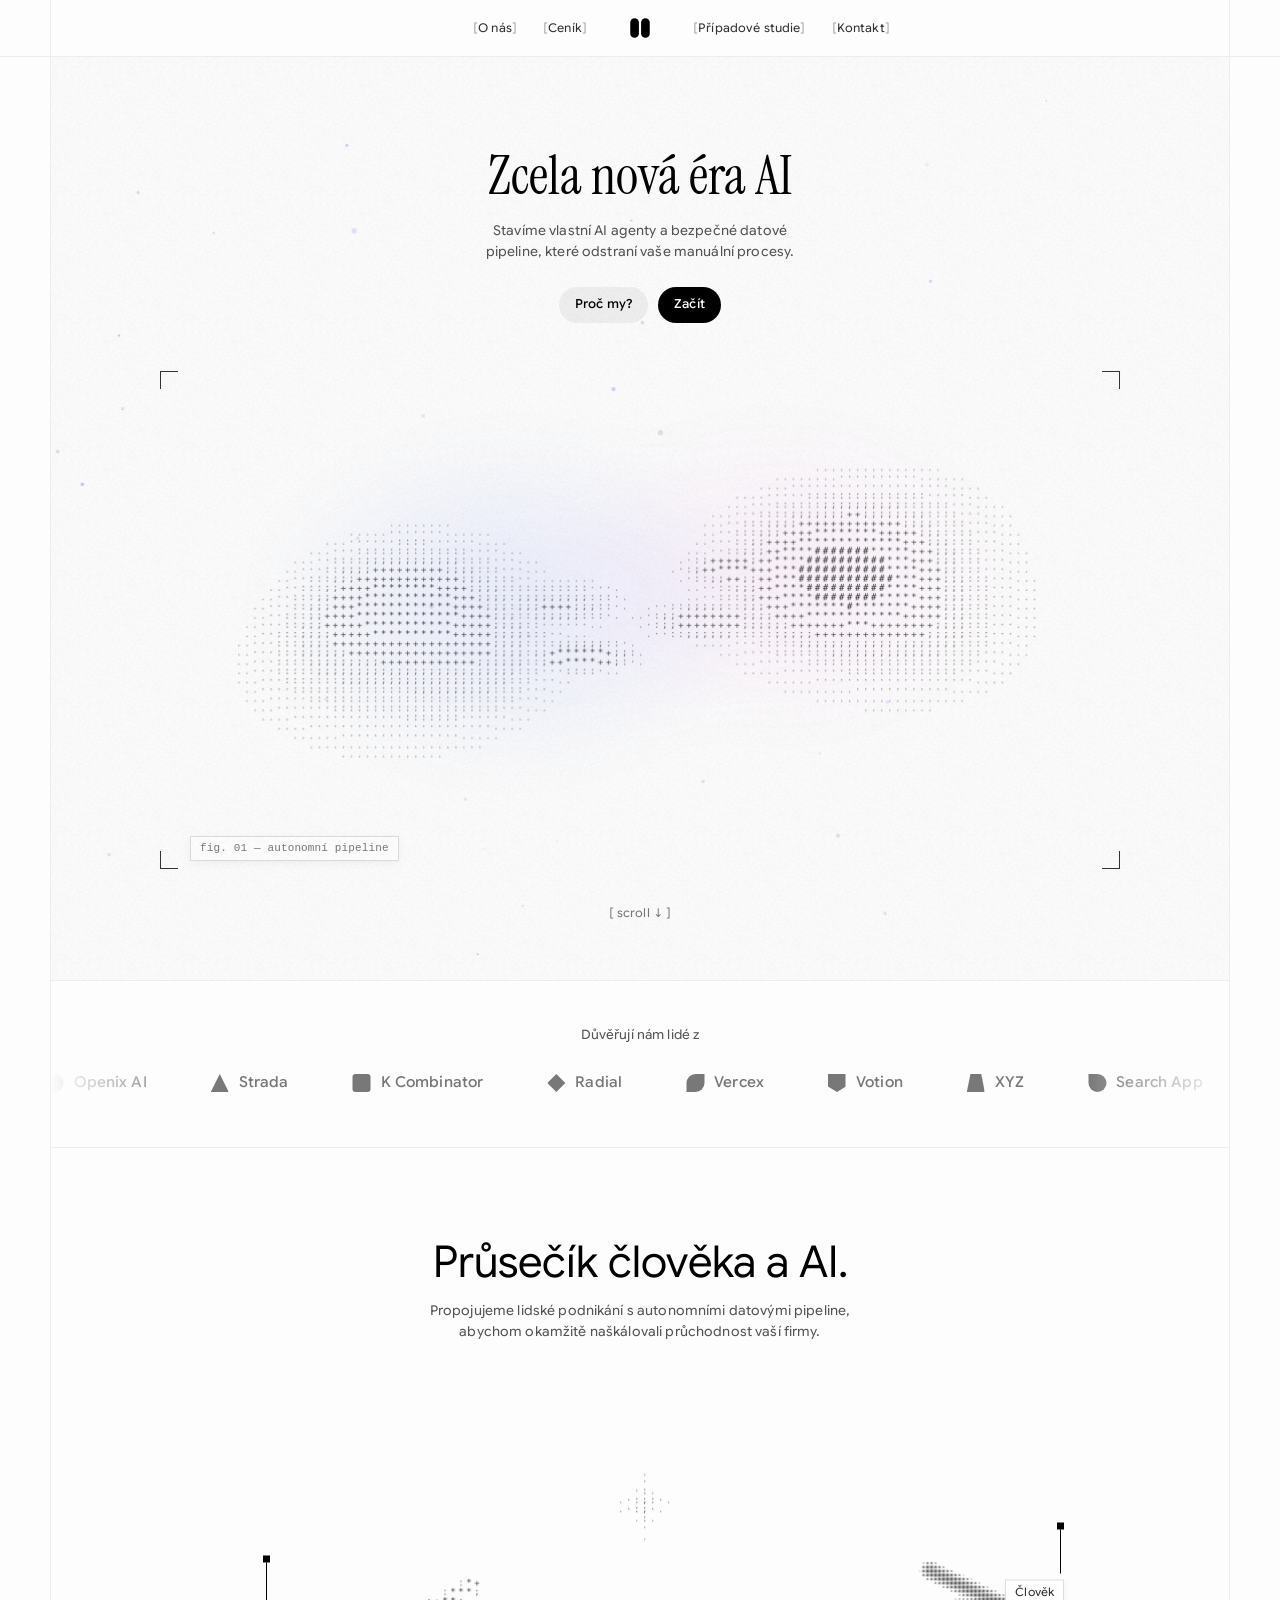
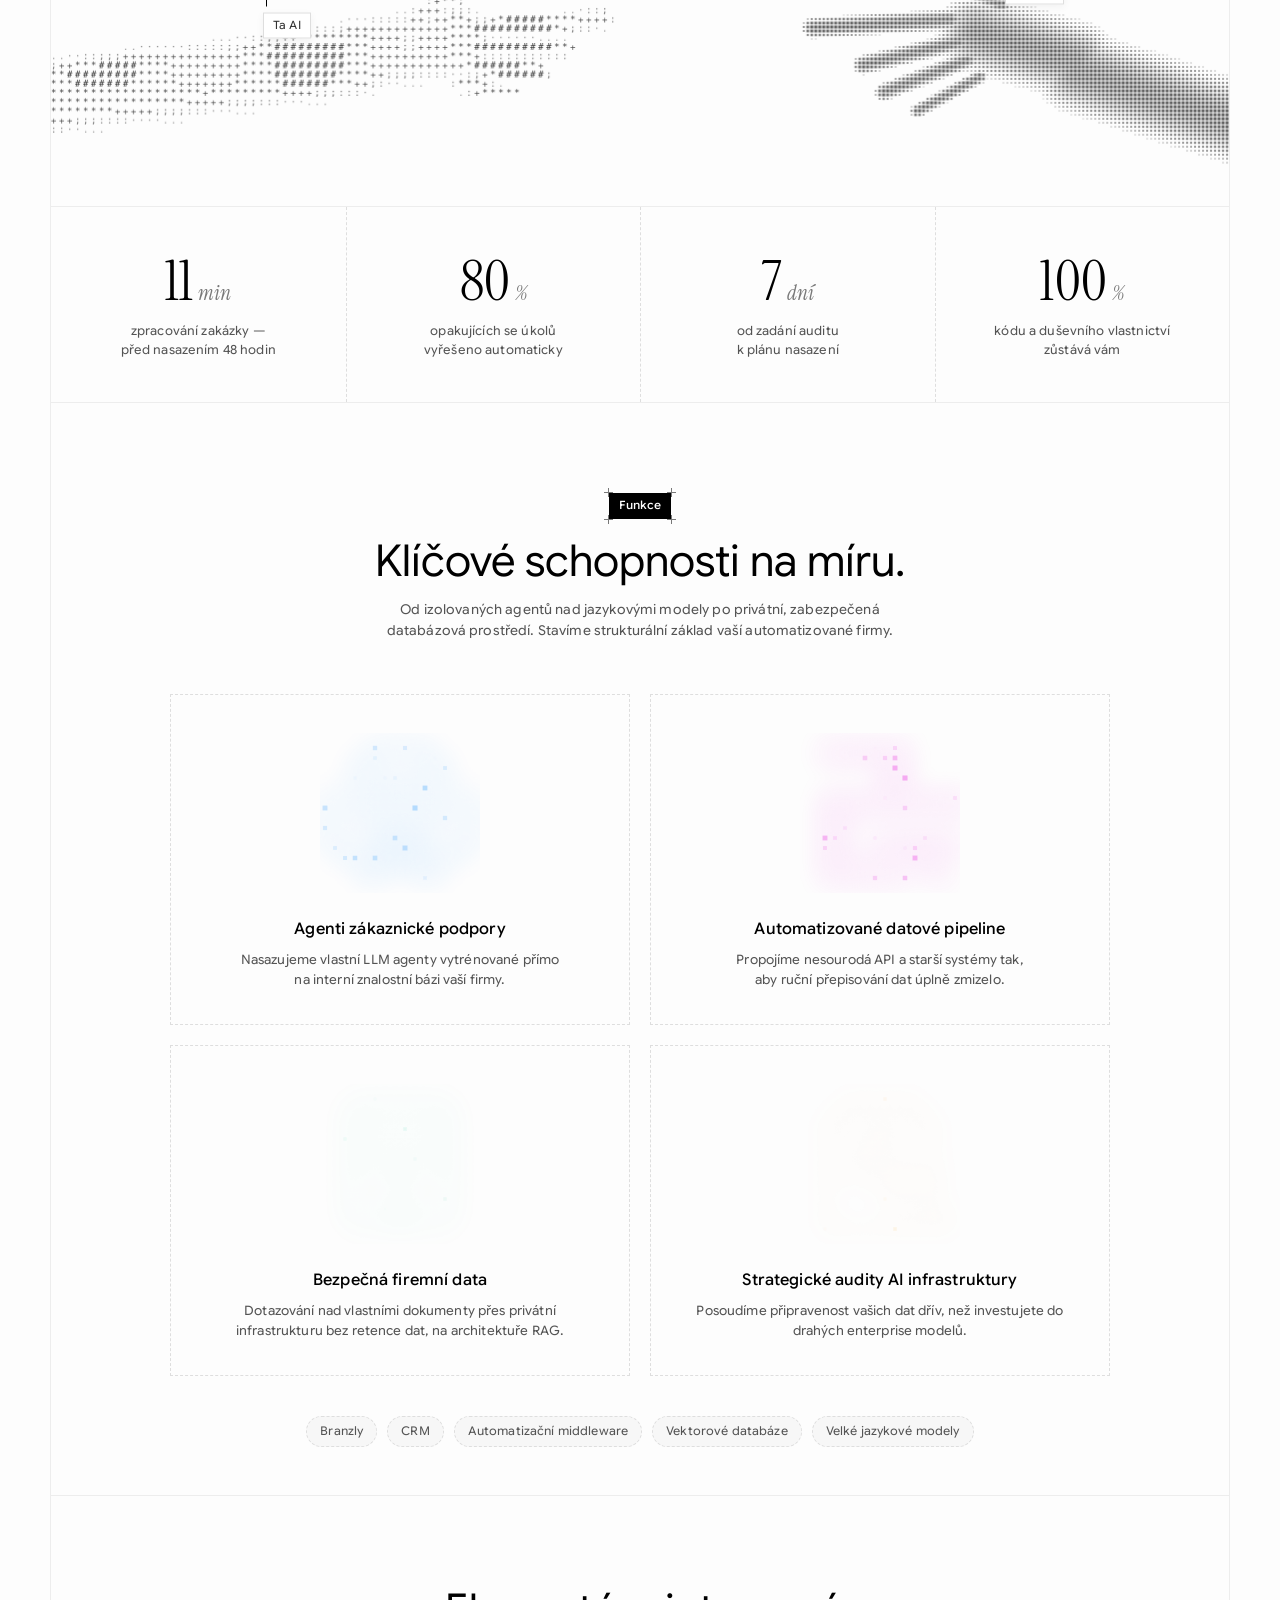
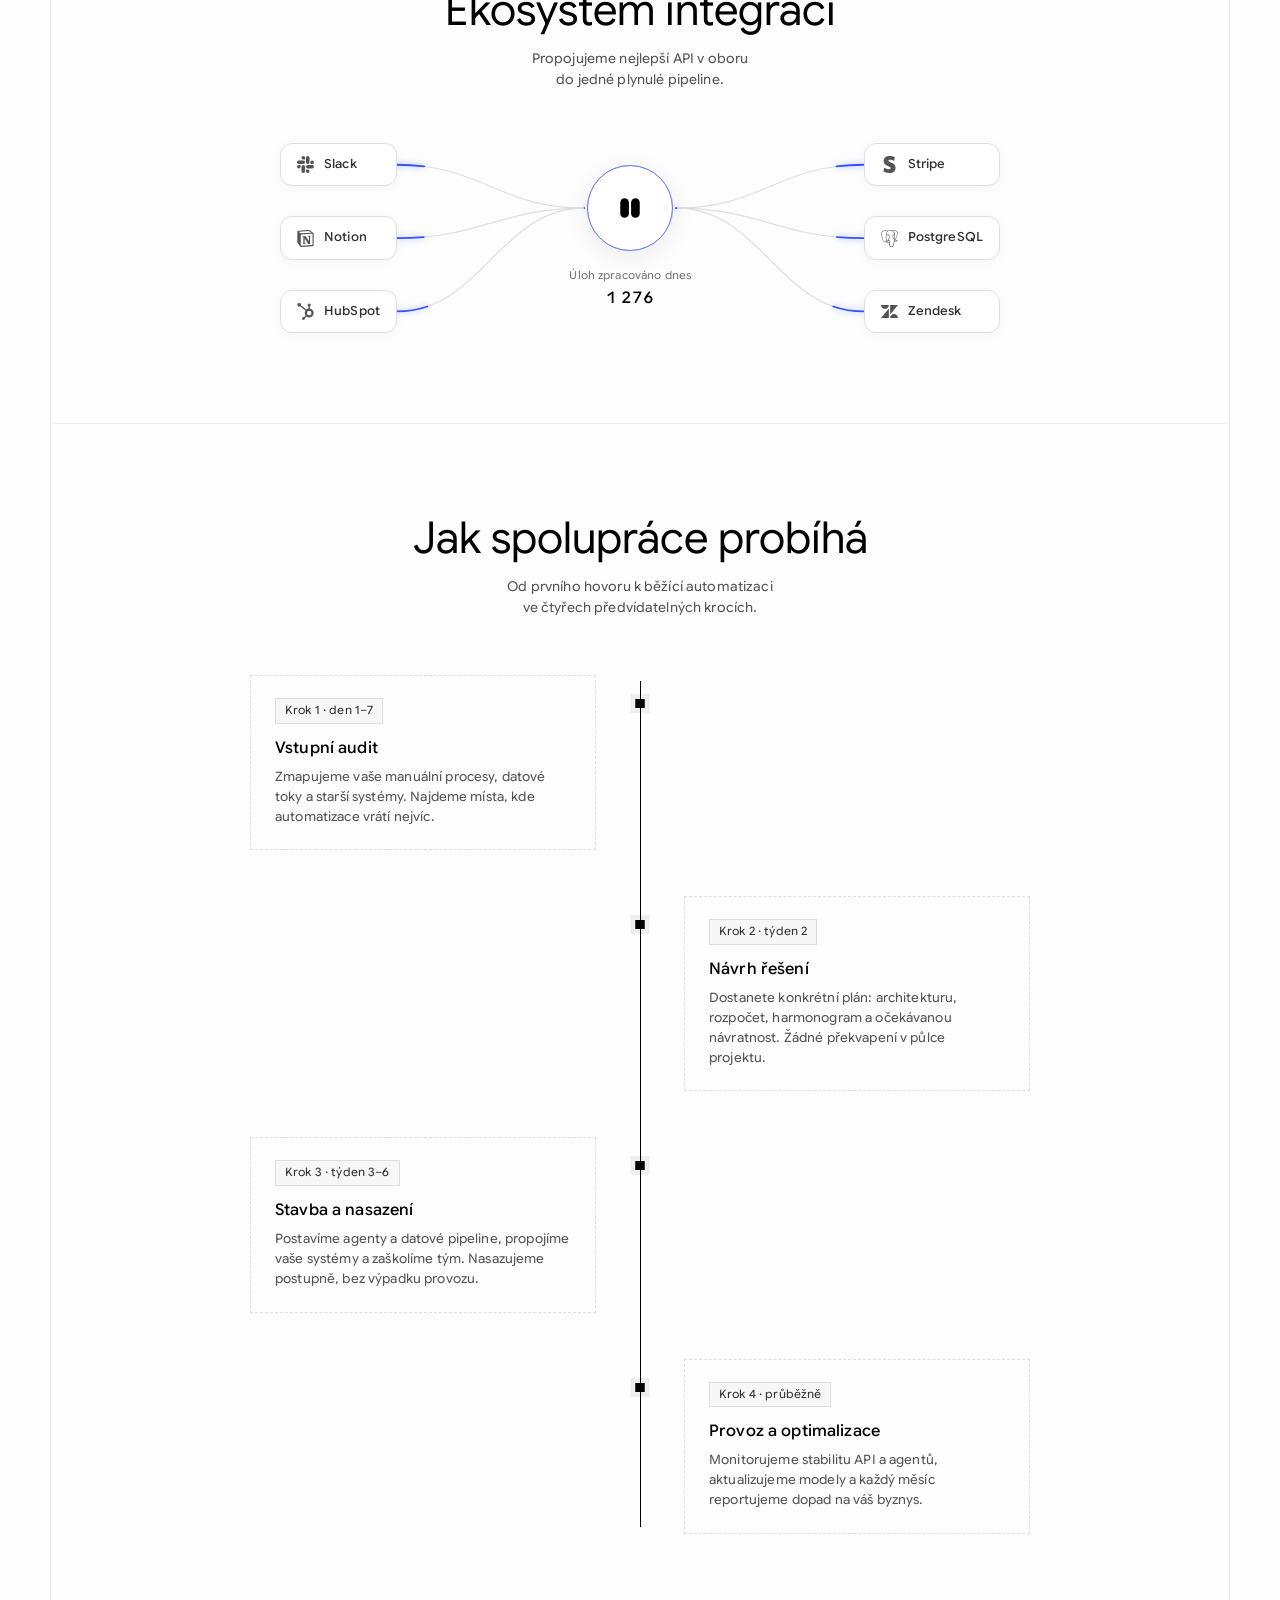
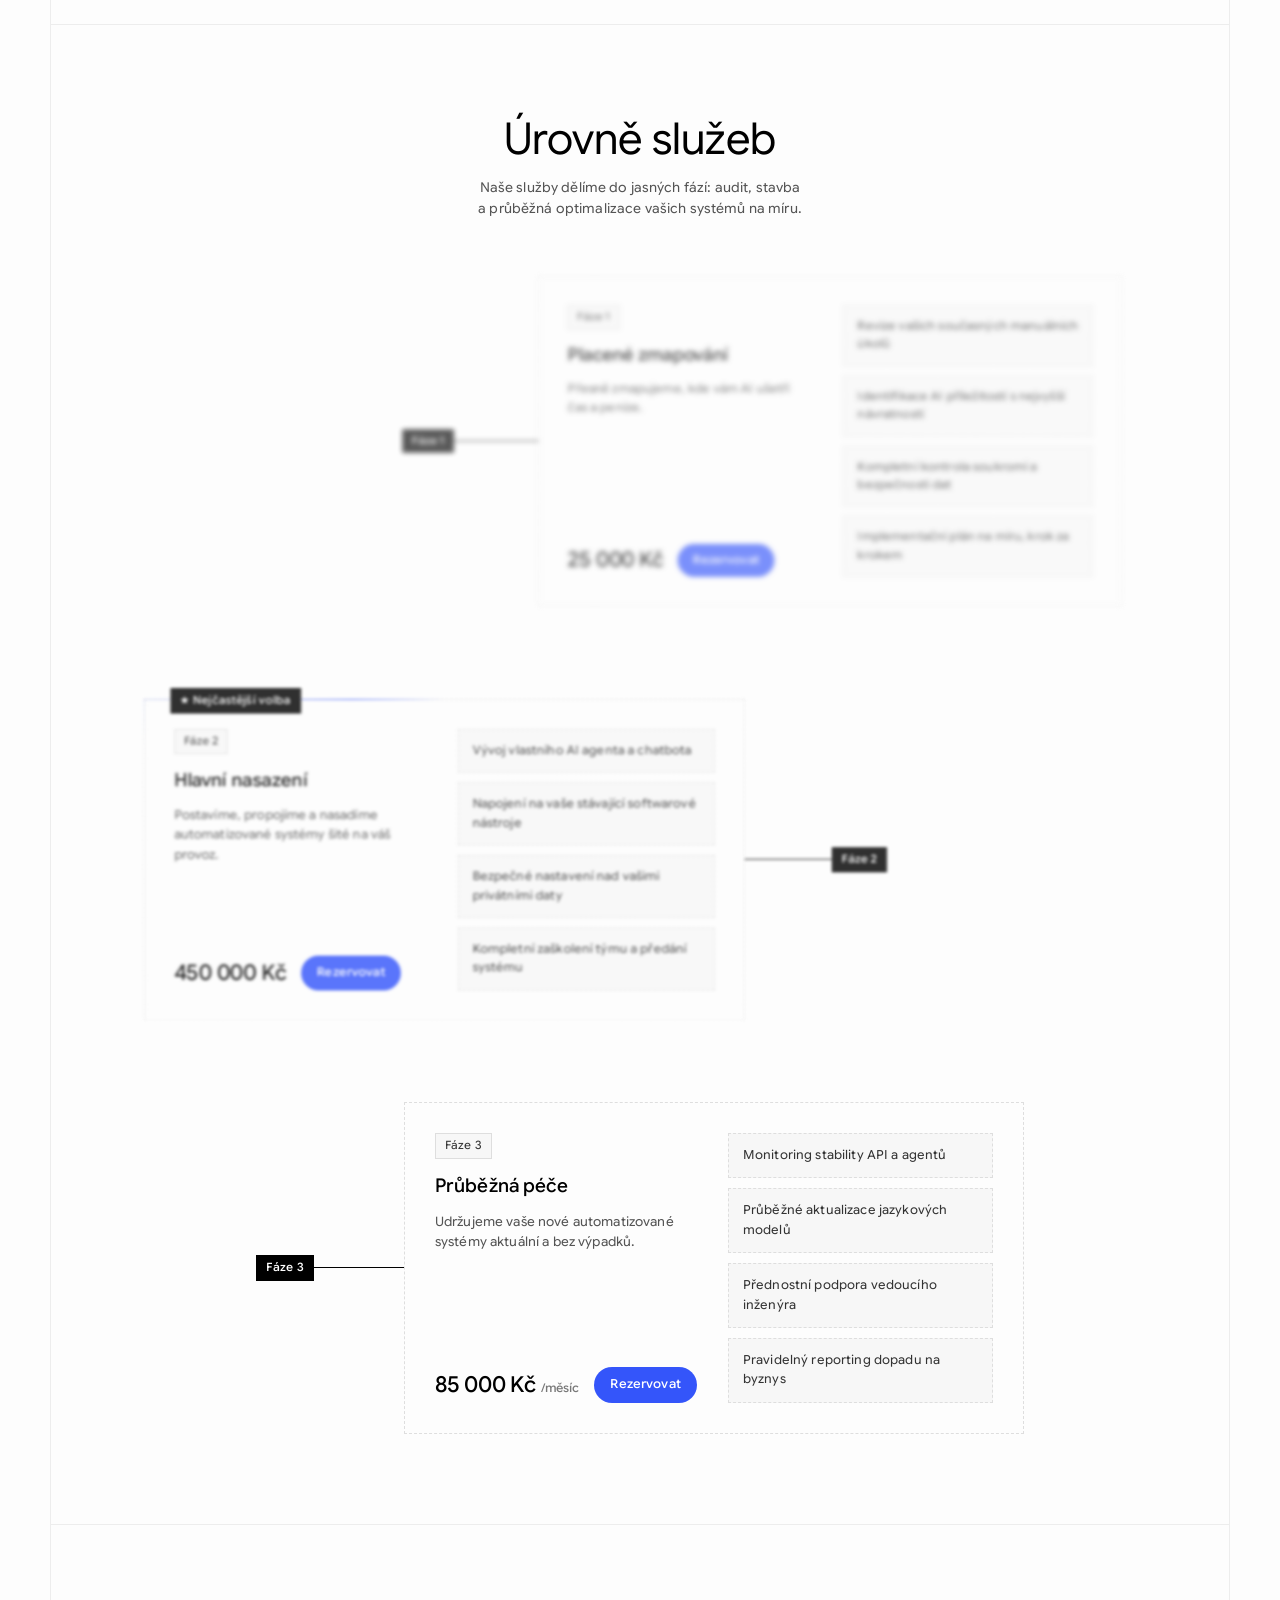
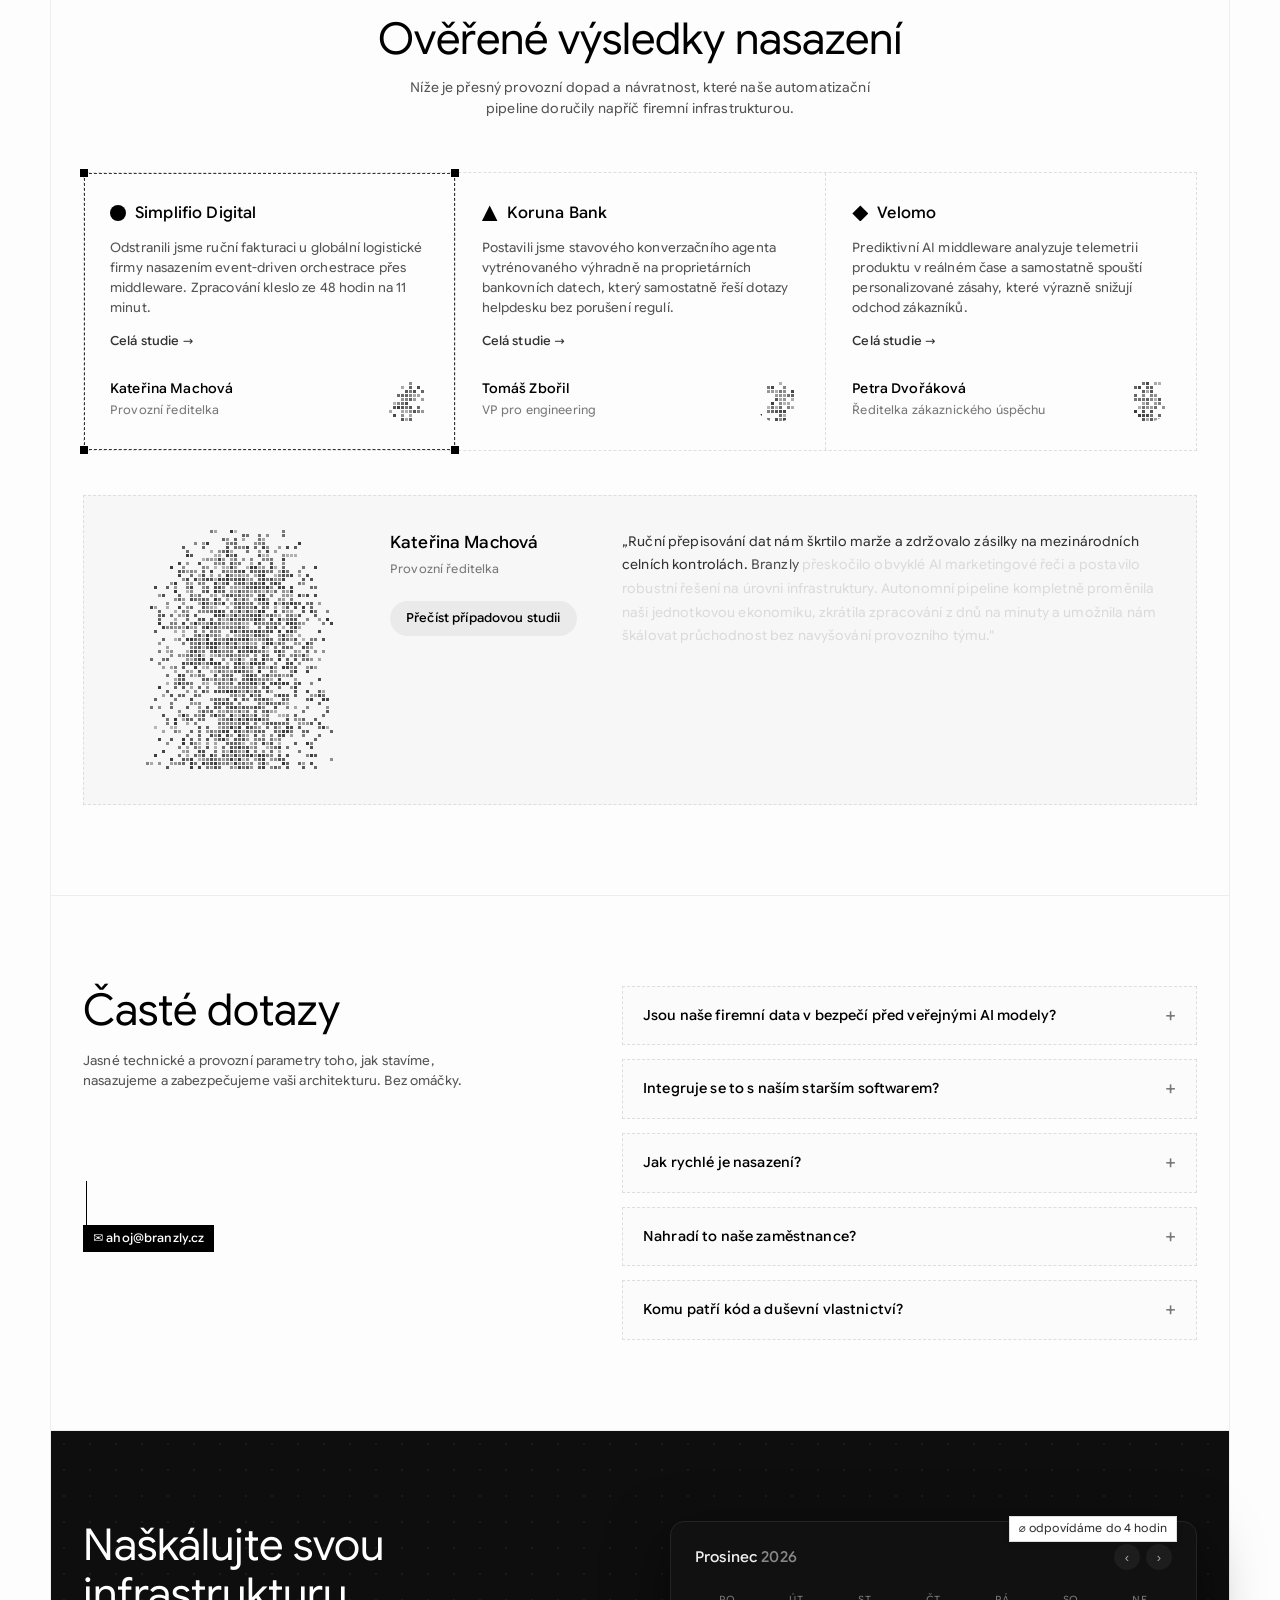
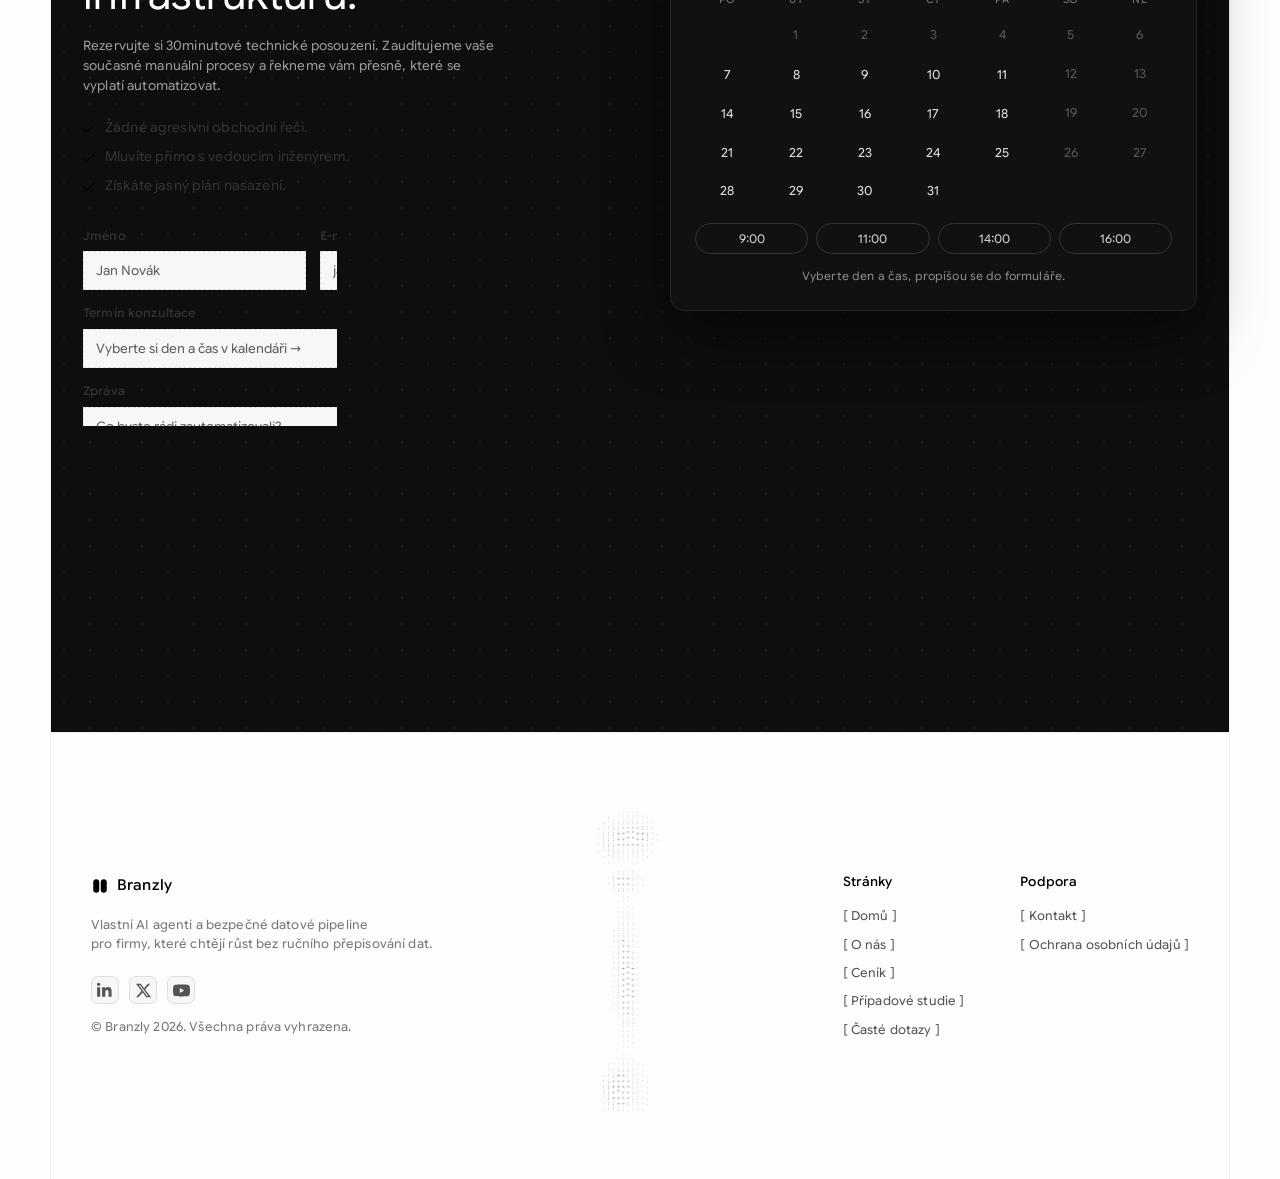
==== commit 9d538677: "Premium upgrade: beam hub ecosystem, spotlight cards, hero FX, dark CTA, hand photo hook - Ekosystem" ====
--- a/index.html
+++ b/index.html
@@ -59,6 +59,7 @@
 
     <!-- ===== HERO ===== -->
     <section class="hero">
+      <canvas class="hero-particles" id="heroParticles" aria-hidden="true"></canvas>
       <h1 class="load load-1">Zcela nová éra AI</h1>
       <p class="hero-sub load load-2">Stavíme vlastní AI agenty a bezpečné datové<br />pipeline, které odstraní vaše manuální procesy.</p>
       <div class="hero-cta load load-3">
@@ -163,22 +164,31 @@
       </div>
     </section>
 
-    <!-- ===== EKOSYSTÉM INTEGRACÍ ===== -->
+    <!-- ===== EKOSYSTÉM INTEGRACÍ (beam hub) ===== -->
     <section class="ecosystem">
       <h3 class="reveal">Ekosystém integrací</h3>
       <p class="section-sub reveal">Propojujeme nejlepší API v oboru<br />do jedné plynulé pipeline.</p>
-      <div class="orbit reveal" data-plx="-0.03" aria-hidden="true">
-        <div class="orbit-ring r1"></div>
-        <div class="orbit-ring r2"></div>
-        <div class="orbit-center"><svg viewBox="0 0 24 24" width="22" height="22"><rect x="3" y="3" width="8" height="18" rx="4" fill="#000"/><rect x="13" y="3" width="8" height="18" rx="4" fill="#000"/></svg></div>
-        <span class="orbit-node on1">Slack</span>
-        <span class="orbit-node on2">Notion</span>
-        <span class="orbit-node on3">HubSpot</span>
-        <span class="orbit-node on4">Stripe</span>
-        <span class="orbit-node on5">PostgreSQL</span>
-        <span class="orbit-node on6">Zendesk</span>
-      </div>
-      <p class="orbit-counter reveal"><span class="chip-black">Úloh zpracováno dnes: <span id="orbitCount">1 200</span></span></p>
+      <div class="beamhub reveal" id="beamhub">
+        <svg class="bh-svg" id="bhSvg" aria-hidden="true"></svg>
+        <div class="bh-col bh-left">
+          <div class="bh-node" data-icon="slack" data-dir="in"><span>Slack</span></div>
+          <div class="bh-node" data-icon="notion" data-dir="in"><span>Notion</span></div>
+          <div class="bh-node" data-icon="hubspot" data-dir="in"><span>HubSpot</span></div>
+        </div>
+        <div class="bh-center">
+          <div class="bh-hub" id="bhHub">
+            <i class="bh-ring" aria-hidden="true"></i>
+            <i class="bh-ring r2" aria-hidden="true"></i>
+            <svg viewBox="0 0 24 24" width="26" height="26" aria-hidden="true"><rect x="3" y="3" width="8" height="18" rx="4" fill="#000"/><rect x="13" y="3" width="8" height="18" rx="4" fill="#000"/></svg>
+          </div>
+          <p class="bh-count">Úloh zpracováno dnes<b id="orbitCount">1 200</b></p>
+        </div>
+        <div class="bh-col bh-right">
+          <div class="bh-node" data-icon="stripe" data-dir="out"><span>Stripe</span></div>
+          <div class="bh-node" data-icon="postgresql" data-dir="out"><span>PostgreSQL</span></div>
+          <div class="bh-node" data-icon="zendesk" data-dir="out"><span>Zendesk</span></div>
+        </div>
+      </div>
     </section>
 
     <!-- ===== PROCES ===== -->
--- a/style.css
+++ b/style.css
@@ -305,53 +305,98 @@
   border-radius: 18px;
 }
 
-/* ===== ECOSYSTEM ===== */
+/* ===== ECOSYSTEM — BEAM HUB ===== */
 .ecosystem { padding: clamp(56px, 8vw, 90px) 32px; text-align: center; }
-.orbit {
+.beamhub {
   position: relative;
-  width: min(420px, 80vw);
-  height: min(420px, 80vw);
-  margin: 40px auto 0;
-}
-.orbit-ring { position: absolute; border: 1px dashed var(--line-strong); border-radius: 50%; }
-.orbit-ring.r1 { inset: 0; }
-.orbit-ring.r2 { inset: 22%; }
-.orbit-center {
-  position: absolute;
-  top: 50%; left: 50%;
-  transform: translate(-50%, -50%);
-  width: 58px; height: 58px;
+  display: grid;
+  grid-template-columns: auto 1fr auto;
+  align-items: center;
+  gap: clamp(30px, 7vw, 90px);
+  max-width: 720px;
+  margin: 52px auto 0;
+}
+.bh-svg { position: absolute; inset: 0; width: 100%; height: 100%; z-index: 0; overflow: visible; }
+.bh-path { fill: none; stroke: var(--line-strong); stroke-width: 1.2; }
+.bh-pulse {
+  fill: none;
+  stroke: var(--blue);
+  stroke-width: 1.8;
+  stroke-linecap: round;
+  stroke-dasharray: 14 86;
+  stroke-dashoffset: 100;
+  filter: drop-shadow(0 0 3px rgba(52, 85, 250, 0.55));
+  animation: bhIn 3.4s linear infinite;
+}
+.bh-pulse.out { animation-name: bhOut; }
+@keyframes bhIn { from { stroke-dashoffset: 100; } to { stroke-dashoffset: 0; } }
+@keyframes bhOut { from { stroke-dashoffset: 0; } to { stroke-dashoffset: 100; } }
+
+.bh-col { display: grid; gap: 30px; z-index: 1; }
+.bh-node {
+  position: relative;
+  display: flex;
+  align-items: center;
+  gap: 10px;
+  background: #fff;
+  border: 1px solid var(--line-strong);
+  border-radius: 12px;
+  padding: 11px 16px;
+  font-size: 12.5px;
+  font-weight: 500;
+  color: var(--gray-1);
+  box-shadow: 0 2px 10px rgba(0, 0, 0, 0.04);
+  transition: transform 0.3s var(--ease), box-shadow 0.3s var(--ease), border-color 0.3s;
+}
+.bh-node:hover {
+  transform: translateY(-3px);
+  border-color: var(--gray-4);
+  box-shadow: 0 10px 26px rgba(0, 0, 0, 0.08);
+}
+.bh-node svg { width: 17px; height: 17px; flex: none; }
+.bh-node svg path { fill: var(--gray-2); transition: fill 0.3s; }
+.bh-node:hover svg path { fill: var(--blue); }
+
+.bh-center { display: grid; justify-items: center; gap: 16px; z-index: 1; }
+.bh-hub {
+  position: relative;
+  width: 86px;
+  height: 86px;
   background: #fff;
   border: 1px solid var(--line-strong);
   border-radius: 50%;
   display: grid;
   place-items: center;
-  box-shadow: 0 4px 18px rgba(0, 0, 0, 0.06);
-}
-.orbit-node {
-  position: absolute;
-  top: 50%;
-  left: 50%;
-  font-size: 12px;
-  background: #fff;
-  border: 1px solid var(--line-strong);
-  border-radius: 18px;
-  padding: 5px 13px;
-  color: var(--gray-1);
-  box-shadow: 0 2px 8px rgba(0, 0, 0, 0.04);
-  will-change: transform;
-  transform: translate(-50%, -50%);
-}
-.orbit-comet {
-  position: absolute;
-  top: 50%;
-  left: 50%;
-  width: 6px;
-  height: 6px;
+  box-shadow: 0 6px 26px rgba(0, 0, 0, 0.07);
+  animation: hubGlow 3.6s ease-in-out infinite;
+}
+@keyframes hubGlow {
+  50% { box-shadow: 0 6px 34px rgba(52, 85, 250, 0.22); }
+}
+.bh-ring {
+  position: absolute;
+  inset: -1px;
+  border: 1px solid rgba(52, 85, 250, 0.45);
   border-radius: 50%;
-  background: var(--blue);
-  box-shadow: 0 0 10px 2px rgba(52, 85, 250, 0.35);
-  will-change: transform;
+  animation: ringExpand 3.6s var(--ease) infinite;
+  pointer-events: none;
+}
+.bh-ring.r2 { animation-delay: 1.8s; }
+@keyframes ringExpand {
+  0% { transform: scale(1); opacity: 0.7; }
+  100% { transform: scale(1.65); opacity: 0; }
+}
+.bh-count {
+  font-size: 11px;
+  color: var(--gray-3);
+  display: grid;
+  gap: 2px;
+}
+.bh-count b {
+  font-size: 16px;
+  font-weight: 500;
+  color: var(--ink);
+  font-variant-numeric: tabular-nums;
 }
 
 /* ===== PRICING ===== */
@@ -501,8 +546,52 @@
 .faq-body { padding: 0 20px 18px; }
 .faq-body p { color: var(--gray-2); font-size: 13px; }
 
-/* ===== CTA + KALENDÁŘ ===== */
-.cta { padding: clamp(56px, 8vw, 90px) 32px; }
+/* ===== CTA + KALENDÁŘ (tmavé finále) ===== */
+.cta {
+  position: relative;
+  padding: clamp(56px, 8vw, 90px) 32px;
+  background: #0e0e0e;
+}
+.cta::before {
+  content: "";
+  position: absolute;
+  inset: 0;
+  pointer-events: none;
+  background-image: radial-gradient(rgba(255, 255, 255, 0.055) 1px, transparent 1.5px);
+  background-size: 26px 26px;
+}
+.cta > * { position: relative; }
+.cta-text h3 { color: #fff; }
+.cta .faq-lead { color: #9a9a9a; }
+.cta-points li { color: #d6d6d6; }
+.cta-points li::before { border-color: #fff; }
+.cta .btn-black { background: #fff; color: #111; }
+.cta .btn-black:hover { background: #e9e9e9; }
+.cta .btn-black::after {
+  background: linear-gradient(90deg, transparent, rgba(0, 0, 0, 0.10), transparent);
+}
+.cta-form label { color: #b5b5b5; }
+.cta-form input,
+.cta-form textarea {
+  background: #161616;
+  border-color: #2d2d2d;
+  color: #ececec;
+}
+.cta-form input::placeholder,
+.cta-form textarea::placeholder { color: #5f5f5f; }
+.cta-form input:focus,
+.cta-form textarea:focus {
+  background: #101010;
+  border-color: var(--blue);
+  box-shadow: 0 0 0 3px rgba(52, 85, 250, 0.16);
+}
+.cta-form input[readonly] { color: #8f8f8f; }
+.cta-form .invalid { border-color: #e5544f; background: #251313; }
+.cta .form-consent { color: #6f6f6f; }
+.cta .form-consent a { color: #b5b5b5; }
+.cta .form-status.ok { color: #35c47d; }
+.cta .form-status.err { color: #e5645f; }
+.cta .calendar { box-shadow: 0 20px 60px rgba(0, 0, 0, 0.55); border: 1px solid #242424; }
 .cta-grid {
   display: grid;
   grid-template-columns: 1fr 1fr;
@@ -769,14 +858,91 @@
 .socials a:hover { transform: translateY(-2px); }
 .socials a { transition: color 0.2s, border-color 0.2s, transform 0.2s var(--ease); }
 
-/* ===== ORBIT ANIMACE ===== */
-/* uzly obíhají po drahách přes JS (orbitRaf); dráhy se navíc otáčejí */
-.orbit-ring { animation: spin 70s linear infinite; }
-.orbit-ring.r2 { animation-duration: 45s; animation-direction: reverse; }
-@keyframes spin { to { transform: rotate(360deg); } }
-.orbit-center { animation: pulse 3.5s ease-in-out infinite; }
-@keyframes pulse {
-  50% { box-shadow: 0 4px 30px rgba(52, 85, 250, 0.18); }
+/* ===== SPOTLIGHT KARTY (radiální světlo pod kurzorem) ===== */
+.spot { position: relative; }
+.spot::after {
+  content: "";
+  position: absolute;
+  inset: 0;
+  pointer-events: none;
+  background: radial-gradient(260px circle at var(--sx, 50%) var(--sy, 50%),
+    rgba(52, 85, 250, 0.075), transparent 65%);
+  opacity: 0;
+  transition: opacity 0.35s var(--ease);
+  z-index: 1;
+}
+.spot:hover::after { opacity: 1; }
+
+/* ===== SHINE BORDER (běžící světelný okraj na Fázi 2) ===== */
+@property --bbang {
+  syntax: "<angle>";
+  initial-value: 0deg;
+  inherits: false;
+}
+.tier-row-left .tier-card::before {
+  content: "";
+  position: absolute;
+  inset: -1.5px;
+  pointer-events: none;
+  border: 1.5px solid transparent;
+  background: conic-gradient(from var(--bbang),
+    transparent 0deg 290deg,
+    rgba(52, 85, 250, 0.9) 330deg,
+    transparent 360deg) border-box;
+  -webkit-mask: linear-gradient(#fff 0 0) padding-box, linear-gradient(#fff 0 0);
+  -webkit-mask-composite: xor;
+  mask: linear-gradient(#fff 0 0) padding-box, linear-gradient(#fff 0 0);
+  mask-composite: exclude;
+  animation: bbspin 5s linear infinite;
+}
+@keyframes bbspin { to { --bbang: 360deg; } }
+
+/* ===== HERO FX: particles, glow, zrno, shimmer ===== */
+.hero { position: relative; }
+.hero-particles {
+  position: absolute;
+  inset: 0;
+  width: 100%;
+  height: 100%;
+  z-index: -1;
+  pointer-events: none;
+}
+.hero-visual::before {
+  content: "";
+  position: absolute;
+  inset: 6% 10%;
+  z-index: -1;
+  background:
+    radial-gradient(48% 58% at 33% 46%, rgba(52, 85, 250, 0.10), transparent 70%),
+    radial-gradient(44% 54% at 68% 40%, rgba(233, 53, 224, 0.06), transparent 70%);
+  filter: blur(22px);
+  pointer-events: none;
+}
+.grain {
+  position: absolute;
+  inset: 0;
+  z-index: 3;
+  pointer-events: none;
+  opacity: 0.05;
+  mix-blend-mode: multiply;
+  background-repeat: repeat;
+}
+.btn-black { position: relative; overflow: hidden; }
+.btn-black::after {
+  content: "";
+  position: absolute;
+  top: 0;
+  left: -160%;
+  width: 55%;
+  height: 100%;
+  transform: skewX(-20deg);
+  background: linear-gradient(90deg, transparent, rgba(255, 255, 255, 0.32), transparent);
+  animation: shimmer 3.4s ease-in-out infinite;
+  pointer-events: none;
+}
+@keyframes shimmer {
+  0%, 55% { left: -160%; }
+  100% { left: 190%; }
 }
 
 /* ===== FAQ plynulé rozbalení ===== */
@@ -972,6 +1138,193 @@
 /* ===== CAL.COM EMBED ===== */
 .calendar.cal-embed { padding: 0; overflow: hidden; }
 .calendar.cal-embed iframe { display: block; width: 100%; height: 560px; border: 0; }
+
+/* ===== MOCKUPY (náhledy řešení v case studies) ===== */
+.mock {
+  border: 1px dashed var(--line-strong);
+  background: var(--bg);
+  margin-top: 24px;
+  font-size: 12.5px;
+}
+.mock-bar {
+  display: flex;
+  align-items: center;
+  gap: 6px;
+  padding: 10px 14px;
+  border-bottom: 1px dashed var(--line-strong);
+  background: var(--panel);
+}
+.mock-bar i { width: 9px; height: 9px; border-radius: 50%; background: var(--line-strong); flex: none; }
+.mock-bar span { margin-left: 8px; font-family: monospace; font-size: 11px; color: var(--gray-3); }
+.mock-live { margin-left: auto !important; color: #1f9e63 !important; animation: livePulse 2.2s ease-in-out infinite; }
+@keyframes livePulse { 50% { opacity: 0.4; } }
+.mock-caption { font-size: 11px; color: var(--gray-4); margin-top: 8px; font-style: italic; }
+
+/* pipeline flow (Simplifio) */
+.mock-flow { display: flex; align-items: center; gap: 10px; padding: 16px 18px 4px; flex-wrap: wrap; }
+.mf-node {
+  border: 1px solid var(--line-strong);
+  background: #fff;
+  padding: 4px 11px;
+  font-size: 11px;
+  border-radius: 14px;
+  color: var(--gray-1);
+  white-space: nowrap;
+}
+.mf-line { position: relative; flex: 1; min-width: 26px; height: 1px; background: var(--line-strong); }
+.mf-dot {
+  position: absolute;
+  top: -2.5px;
+  left: 0;
+  width: 6px; height: 6px;
+  border-radius: 50%;
+  background: var(--blue);
+  animation: mfMove 2.6s linear infinite;
+}
+.mf-dot.d2 { animation-delay: 0.9s; }
+.mf-dot.d3 { animation-delay: 1.7s; }
+@keyframes mfMove {
+  0% { left: 0; opacity: 0; }
+  12% { opacity: 1; }
+  88% { opacity: 1; }
+  100% { left: calc(100% - 6px); opacity: 0; }
+}
+
+.mock-rows { padding: 12px 18px 2px; display: grid; gap: 8px; }
+.mock-row {
+  display: grid;
+  grid-template-columns: 92px 1fr auto;
+  gap: 12px;
+  align-items: center;
+  border: 1px dashed var(--line);
+  background: #fbfbfb;
+  padding: 9px 12px;
+  opacity: 0;
+  transform: translateX(-8px);
+  transition: opacity 0.5s var(--ease), transform 0.5s var(--ease);
+}
+.mock.in .mock-row { opacity: 1; transform: none; }
+.mock.in .mock-row:nth-child(1) { transition-delay: 0.15s; }
+.mock.in .mock-row:nth-child(2) { transition-delay: 0.3s; }
+.mock.in .mock-row:nth-child(3) { transition-delay: 0.45s; }
+.mock.in .mock-row:nth-child(4) { transition-delay: 0.6s; }
+.mr-id { font-family: monospace; font-size: 11px; color: var(--gray-2); }
+.mr-route { color: var(--gray-1); }
+.mr-status { font-size: 11px; padding: 3px 10px; border-radius: 12px; white-space: nowrap; }
+.mr-status.ok { background: #e8f6ee; color: #157f4e; }
+.mr-status.run { background: #eaf0ff; color: var(--blue); display: inline-flex; align-items: center; gap: 8px; }
+.mr-status.warn { background: #fdeeee; color: #c43c3c; }
+.mr-prog { width: 44px; height: 3px; background: #d7e0fb; border-radius: 2px; overflow: hidden; display: inline-block; }
+.mr-prog i { display: block; height: 100%; width: 40%; background: var(--blue); border-radius: 2px; animation: progSlide 1.6s ease-in-out infinite; }
+@keyframes progSlide { 0% { transform: translateX(-110%); } 100% { transform: translateX(280%); } }
+
+.mock-foot {
+  display: flex;
+  gap: 18px;
+  flex-wrap: wrap;
+  padding: 12px 18px 14px;
+  color: var(--gray-3);
+  font-size: 11.5px;
+  border-top: 1px dashed var(--line);
+  margin-top: 12px;
+}
+.mock-foot b { color: var(--ink); font-weight: 500; font-variant-numeric: tabular-nums; }
+.mf-ok { color: #1f9e63; margin-left: auto; animation: livePulse 2.2s ease-in-out infinite; }
+
+/* chat s agentem (Koruna Bank) — tmavý panel */
+.mock-dark { background: #111; border-color: #2a2a2a; color: #ddd; }
+.mock-dark .mock-bar { background: #181818; border-color: #2a2a2a; }
+.mock-dark .mock-bar i { background: #333; }
+.mock-chat { padding: 18px; display: grid; gap: 10px; min-height: 250px; align-content: start; }
+.chat-msg {
+  max-width: 80%;
+  padding: 10px 13px;
+  border-radius: 12px;
+  font-size: 12.5px;
+  line-height: 1.55;
+  opacity: 0;
+  transform: translateY(8px);
+  transition: opacity 0.45s var(--ease), transform 0.45s var(--ease);
+}
+.chat-msg.show { opacity: 1; transform: none; }
+.chat-msg.user { justify-self: end; background: var(--blue); color: #fff; border-bottom-right-radius: 3px; }
+.chat-msg.agent { justify-self: start; background: #1e1e1e; color: #ddd; border-bottom-left-radius: 3px; }
+.chat-cite {
+  display: block;
+  width: max-content;
+  max-width: 100%;
+  margin-top: 9px;
+  font-family: monospace;
+  font-size: 10.5px;
+  color: #8fb0ff;
+  border: 1px solid #2e3c63;
+  background: #16203c;
+  padding: 3px 8px;
+  border-radius: 3px;
+}
+.chat-typing {
+  justify-self: start;
+  display: none;
+  gap: 4px;
+  align-items: center;
+  padding: 12px 13px;
+  background: #1e1e1e;
+  border-radius: 12px;
+  border-bottom-left-radius: 3px;
+}
+.chat-typing.show { display: inline-flex; }
+.chat-typing i { width: 5px; height: 5px; border-radius: 50%; background: #777; animation: typeBlink 1s infinite; }
+.chat-typing i:nth-child(2) { animation-delay: 0.2s; }
+.chat-typing i:nth-child(3) { animation-delay: 0.4s; }
+@keyframes typeBlink { 50% { opacity: 0.25; transform: translateY(-2px); } }
+.mock-foot.dark { border-color: #2a2a2a; color: #888; }
+.mock-foot.dark b { color: #fff; }
+.mock-foot.dark .mf-ok { color: #2fd08a; }
+
+/* churn radar (Velomo) */
+.mock-table { padding: 14px 18px 4px; display: grid; gap: 8px; }
+.mock-thead, .mock-acc {
+  display: grid;
+  grid-template-columns: 1.1fr 1fr 34px 64px minmax(150px, auto);
+  gap: 14px;
+  align-items: center;
+}
+.mock-thead {
+  padding: 0 12px;
+  font-size: 10px;
+  text-transform: uppercase;
+  letter-spacing: 0.07em;
+  color: var(--gray-4);
+}
+.mock-acc { border: 1px dashed var(--line); background: #fbfbfb; padding: 9px 12px; }
+.acc-name { font-weight: 500; color: var(--gray-1); font-size: 12px; }
+.risk { height: 5px; background: var(--line); border-radius: 3px; overflow: hidden; }
+.risk i { display: block; height: 100%; width: 0; border-radius: 3px; transition: width 1.1s var(--ease) 0.35s; }
+.mock.in .risk i { width: var(--w); }
+.risk i.low { background: #2fb977; }
+.risk i.mid { background: #f5a623; }
+.risk i.high { background: #e14b4b; }
+.risk-val { font-family: monospace; font-size: 11px; color: var(--gray-2); text-align: right; }
+.spark { width: 64px; height: 22px; }
+.spark polyline { fill: none; stroke-width: 1.5; stroke-dasharray: 130; stroke-dashoffset: 130; }
+.mock.in .spark polyline { transition: stroke-dashoffset 1.4s var(--ease) 0.5s; stroke-dashoffset: 0; }
+.acc-action { font-size: 11px; white-space: nowrap; color: var(--gray-2); }
+.acc-action.auto { color: var(--blue); }
+.acc-action.crit { color: #c43c3c; }
+
+@media (max-width: 560px) {
+  .bh-node span { display: none; }
+  .bh-node { padding: 11px; }
+}
+
+@media (max-width: 700px) {
+  .mock-row { grid-template-columns: 1fr auto; }
+  .mr-id { display: none; }
+  .mock-thead { display: none; }
+  .mock-acc { grid-template-columns: 1fr 1fr; }
+  .risk-val, .spark { display: none; }
+  .acc-action { grid-column: 1 / -1; }
+}
 
 /* ===== PRÁVNÍ STRÁNKY ===== */
 .legal {
@@ -1037,6 +1390,11 @@
   .intersection h3, .intersection .section-sub { padding: 0 20px; }
 
   .feature-grid { grid-template-columns: 1fr; }
+  .beamhub { gap: 20px; }
+  .bh-col { gap: 16px; }
+  .bh-node { padding: 9px 12px; font-size: 11.5px; gap: 8px; }
+  .bh-hub { width: 64px; height: 64px; }
+  .bh-hub svg { width: 20px; height: 20px; }
   .stats-grid { grid-template-columns: 1fr 1fr; }
   .stat { padding: 32px 18px 28px; }
   .stat:nth-child(3) { border-left: 0; }
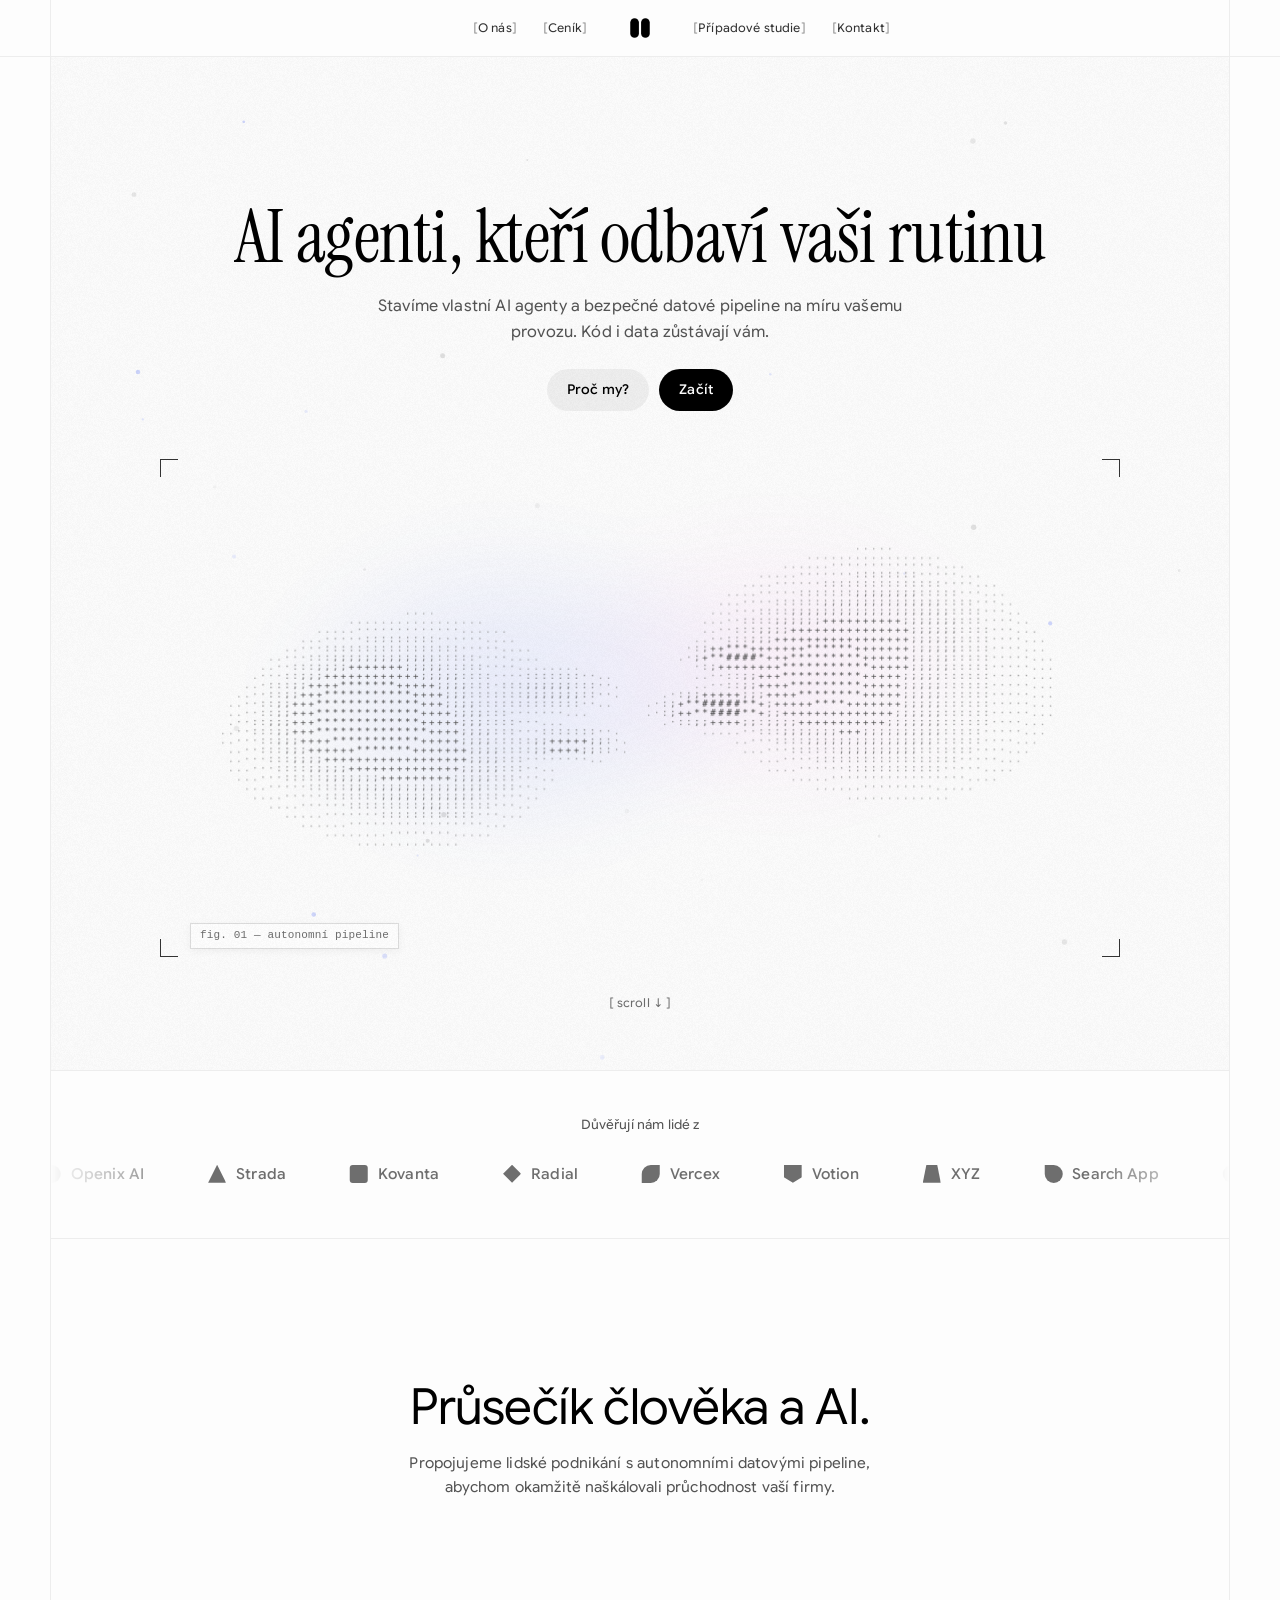
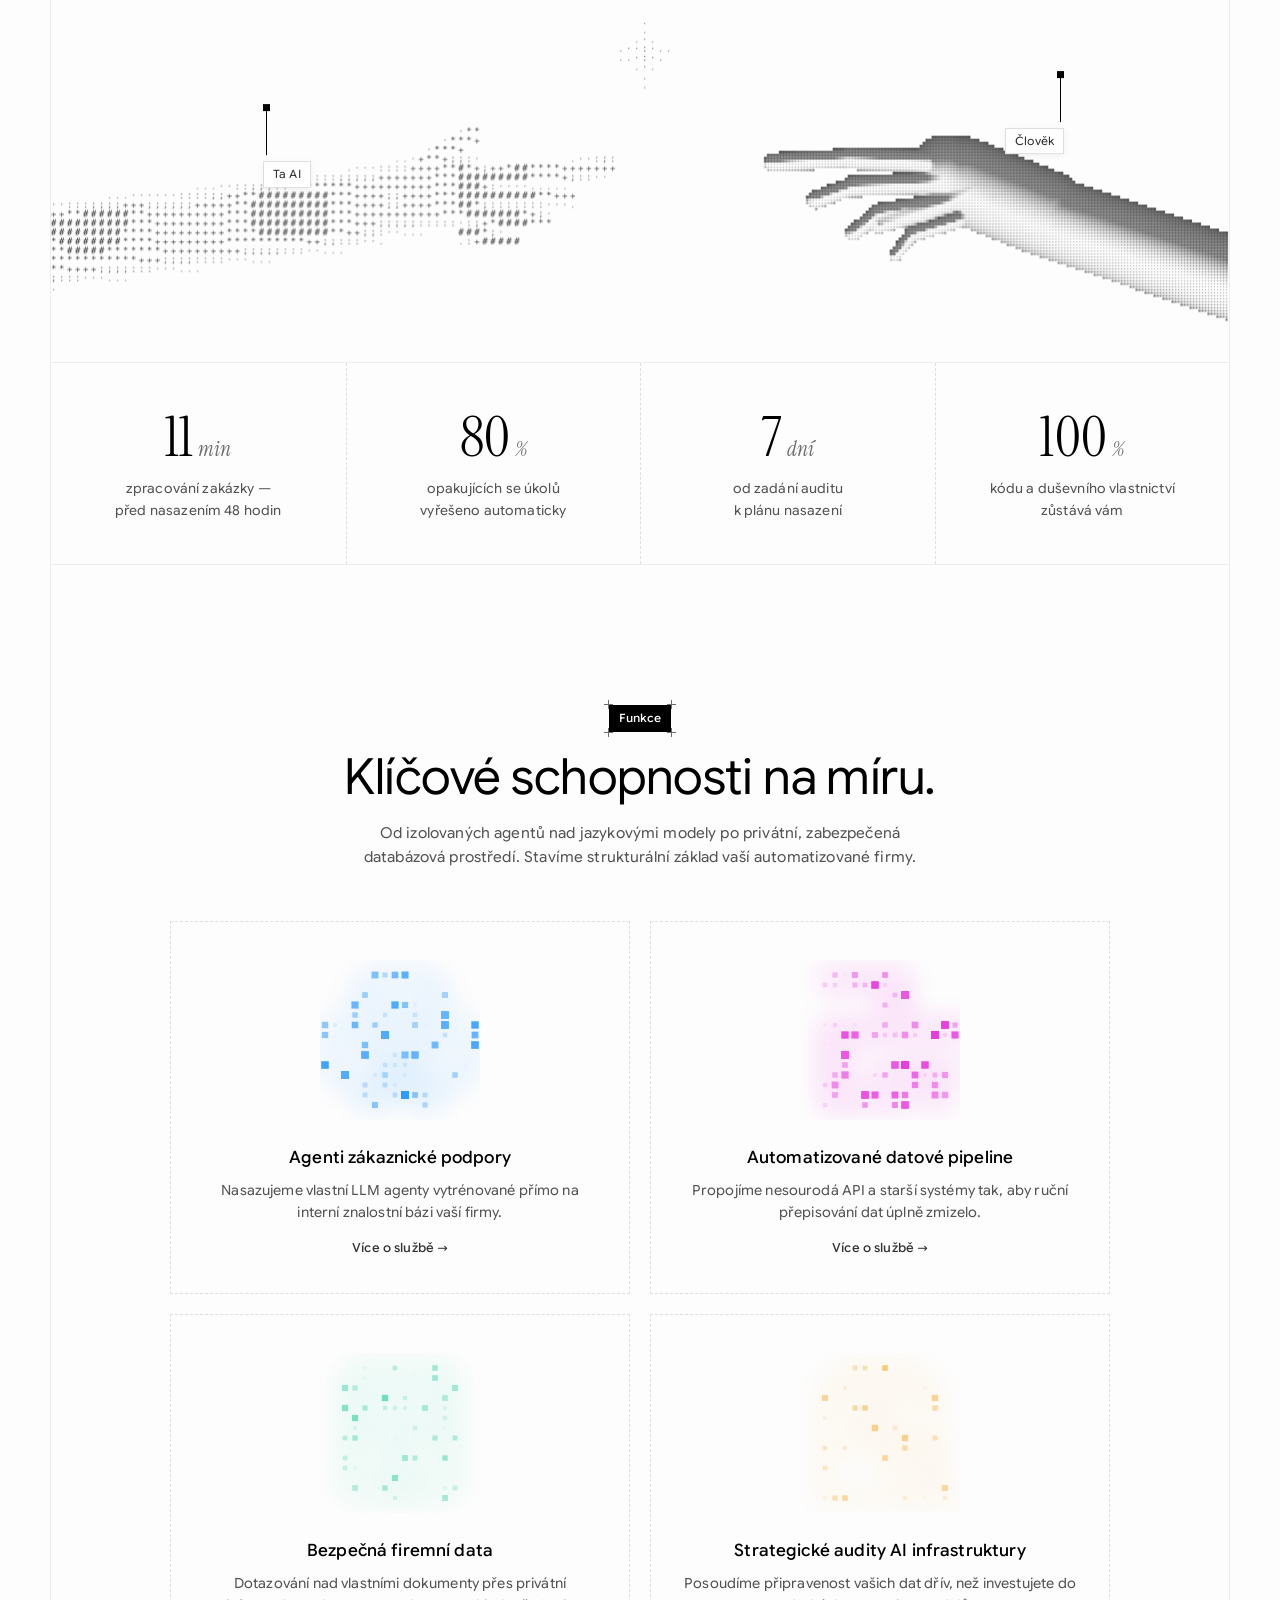
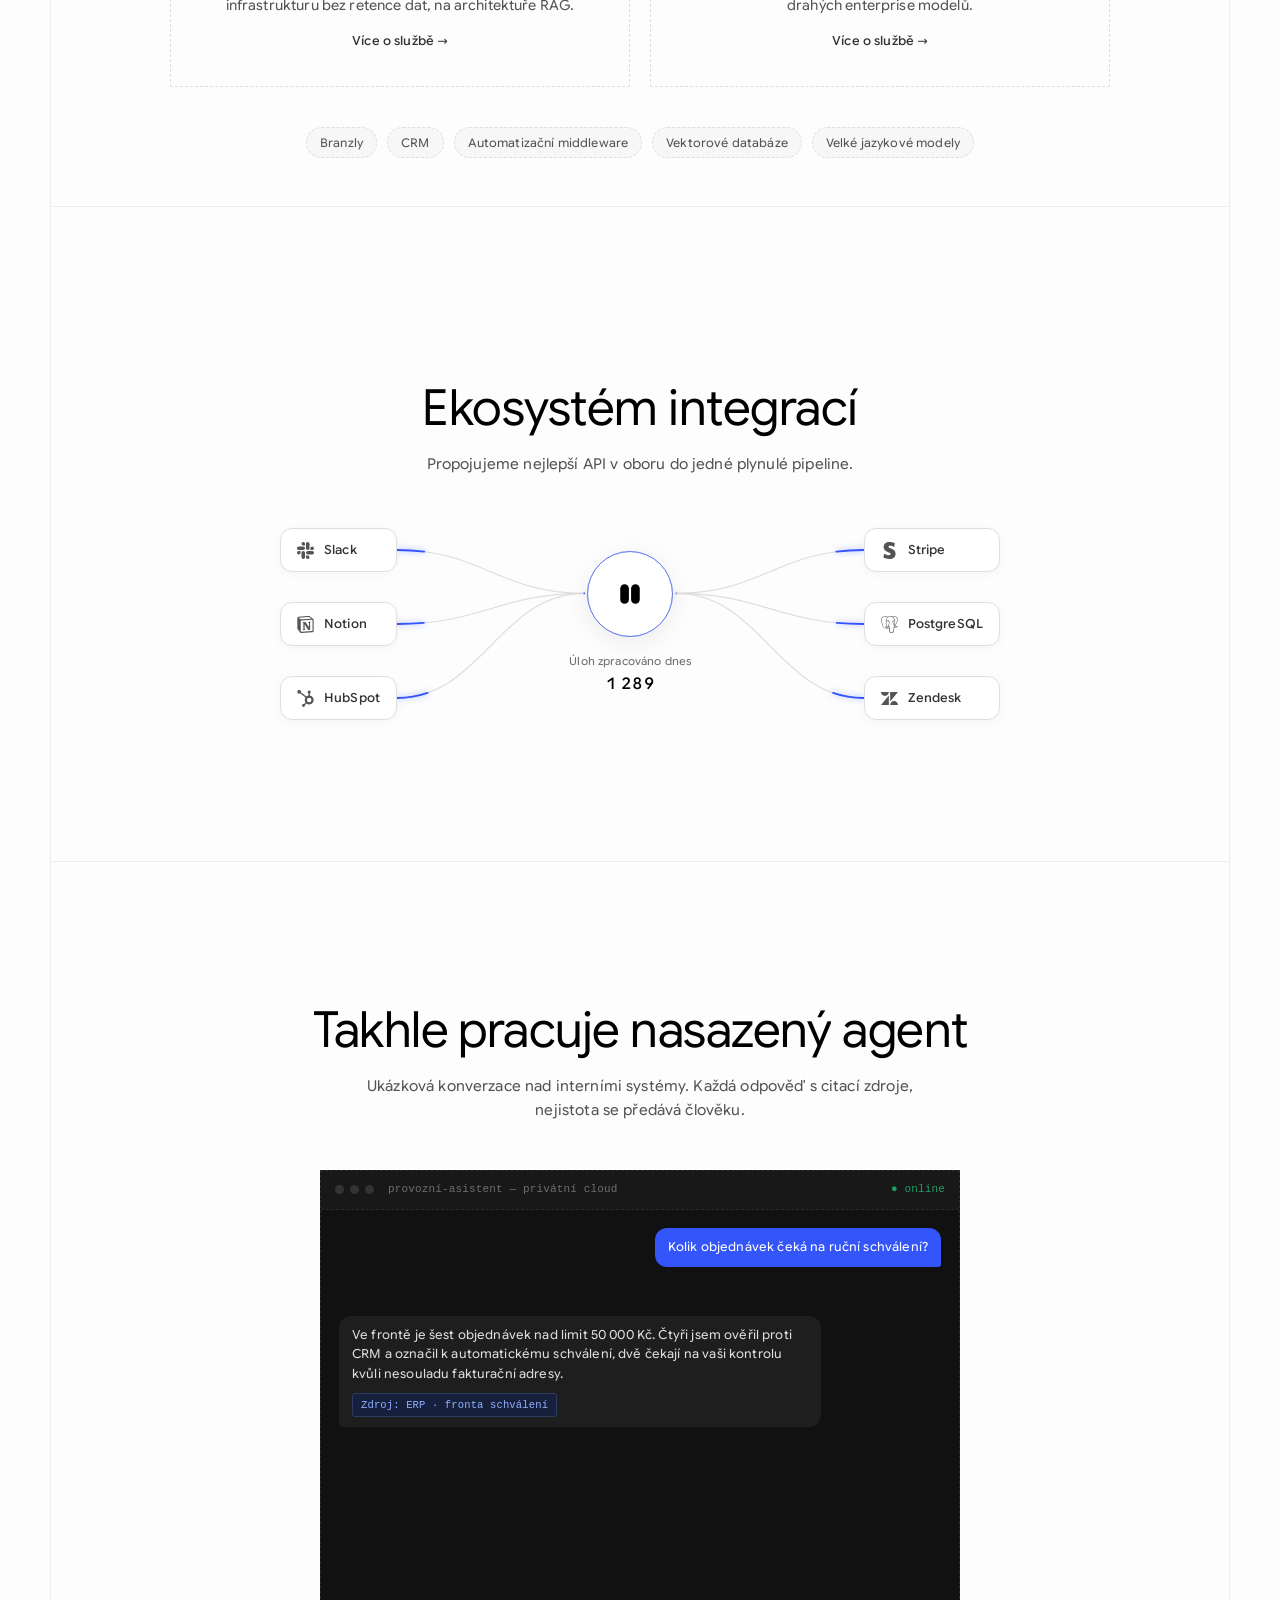
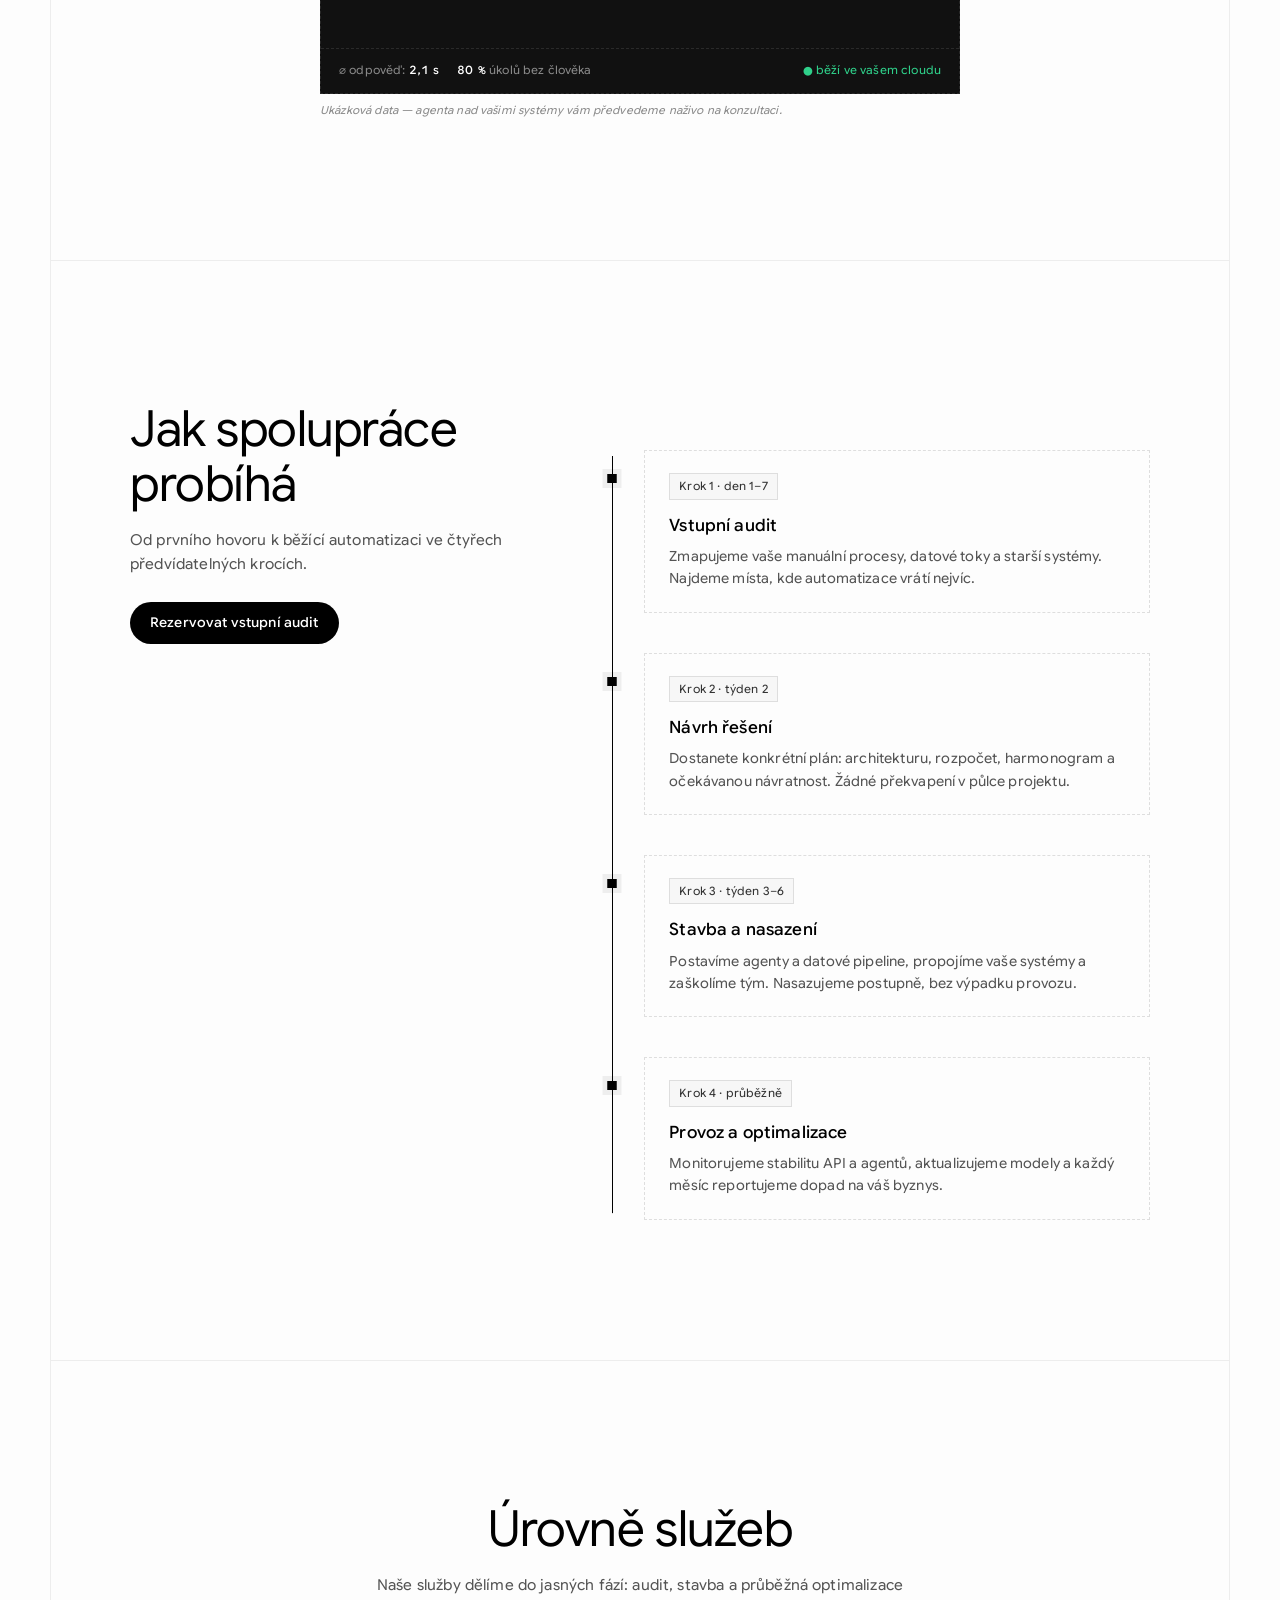
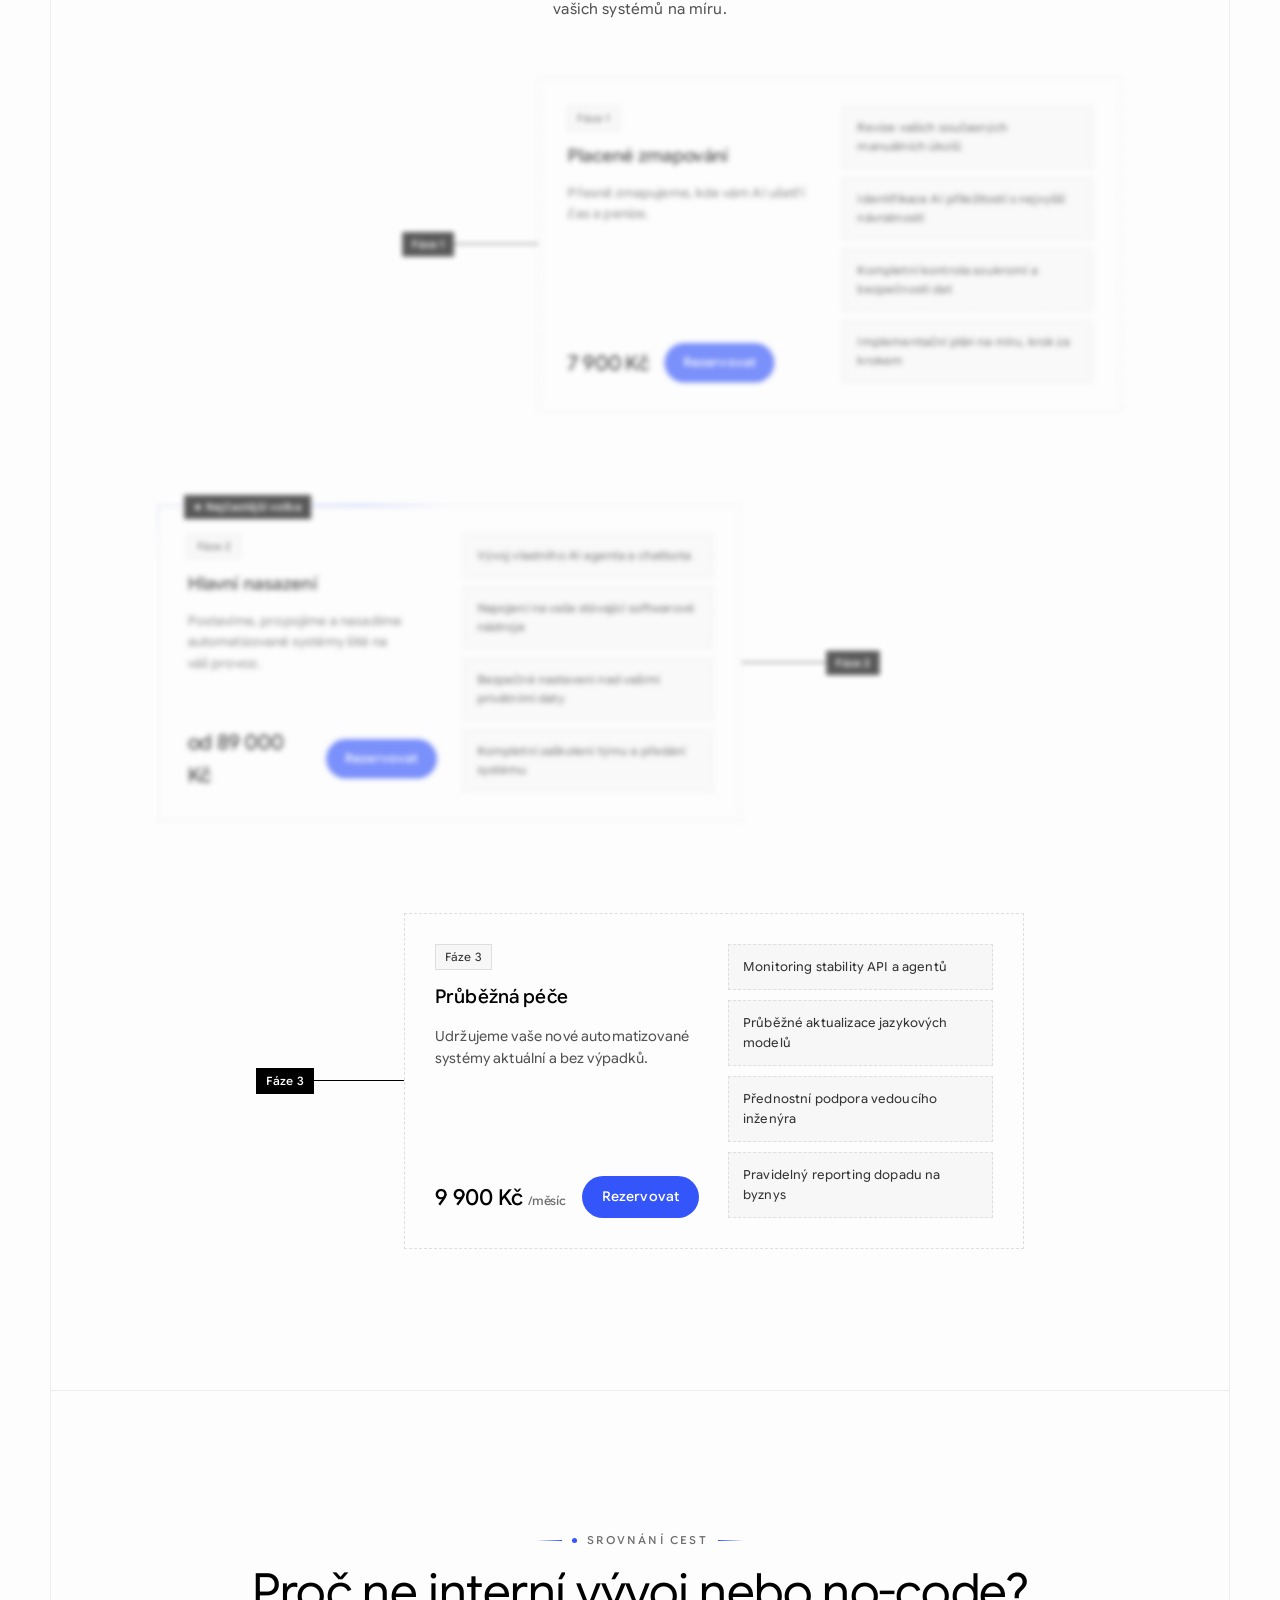
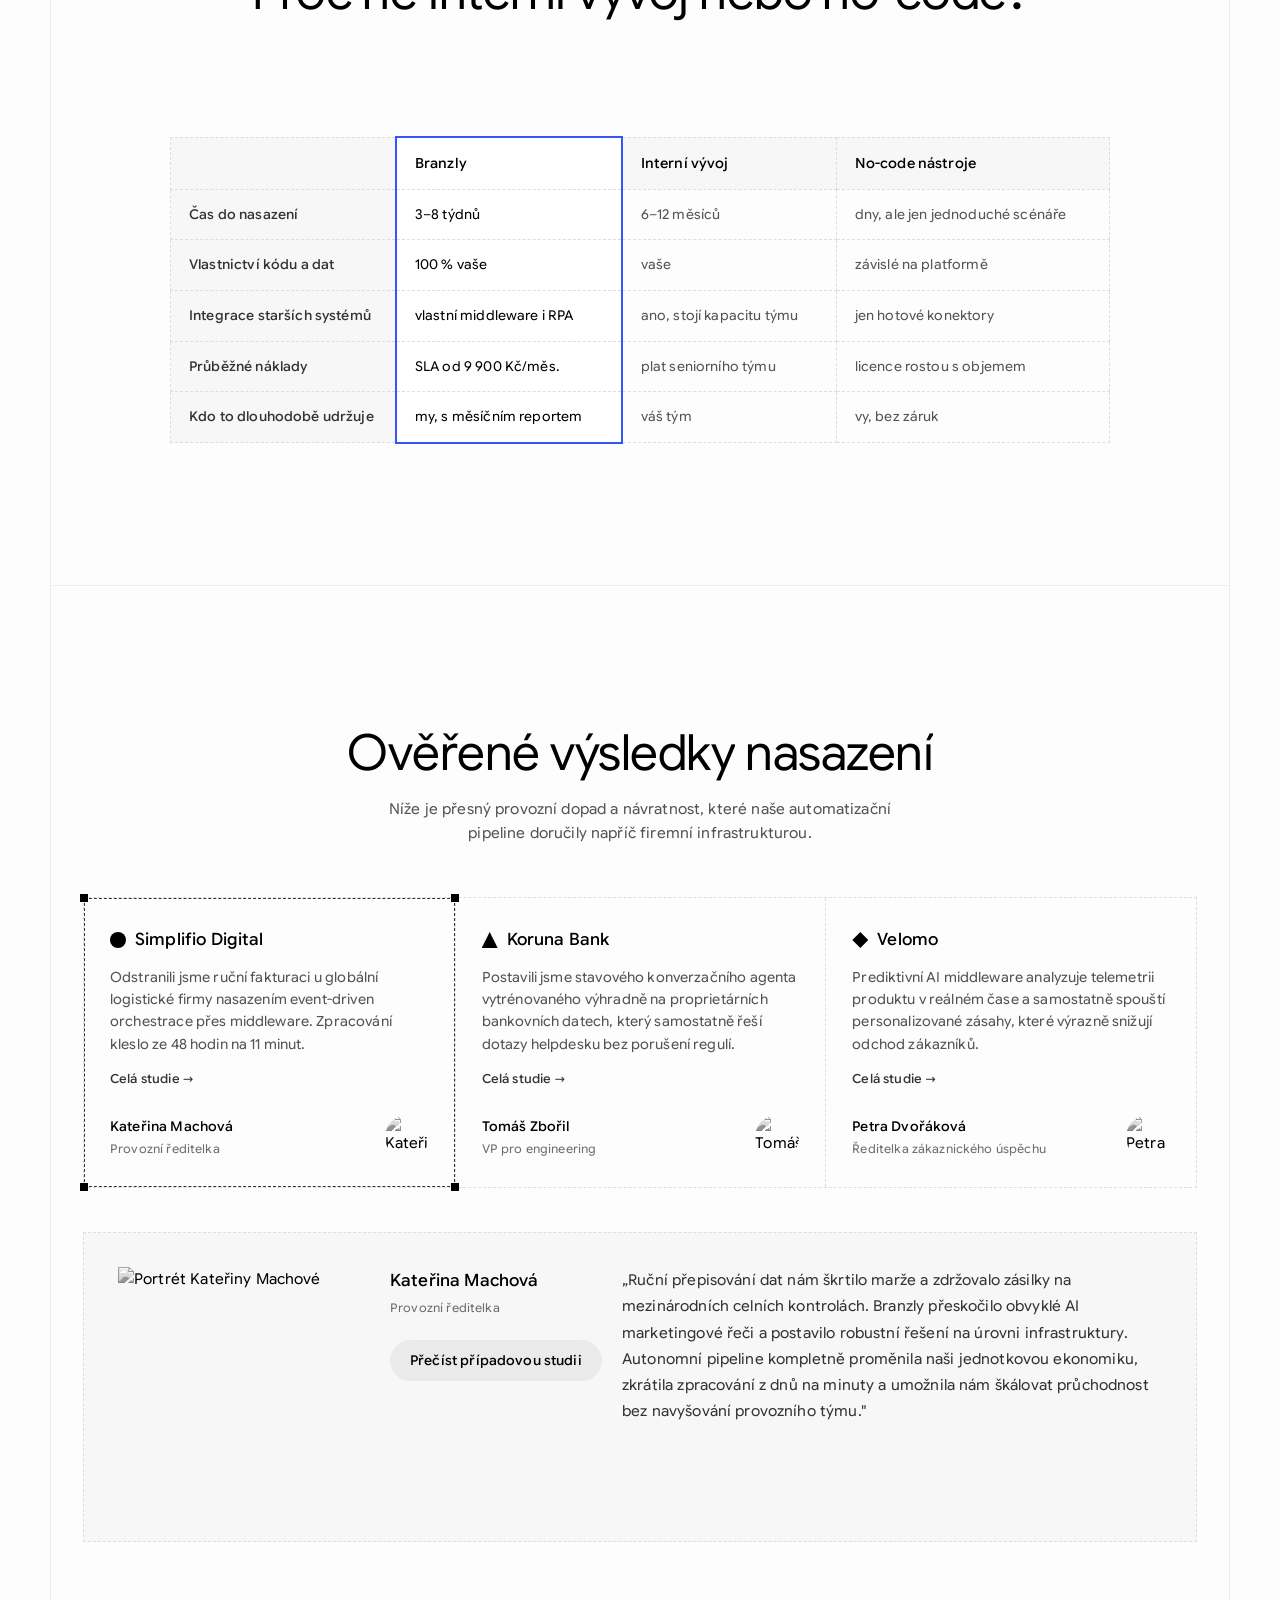
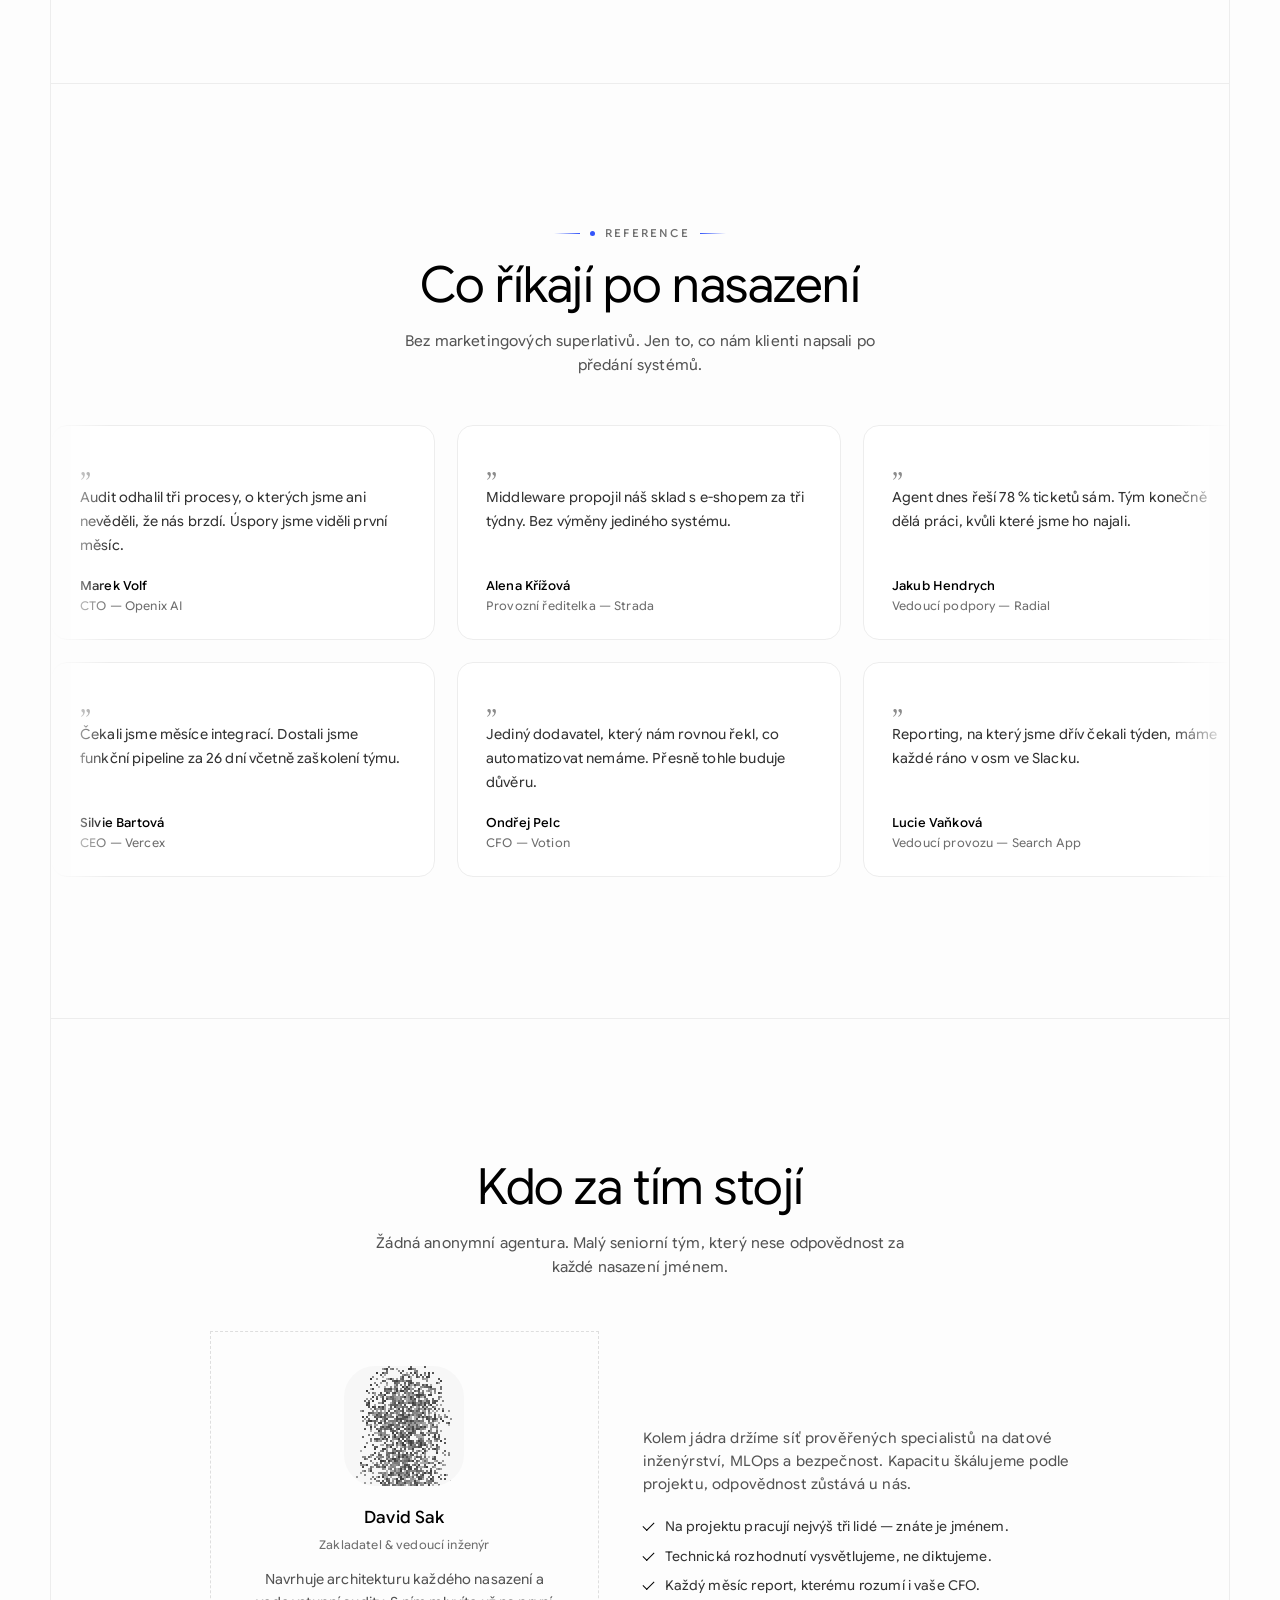
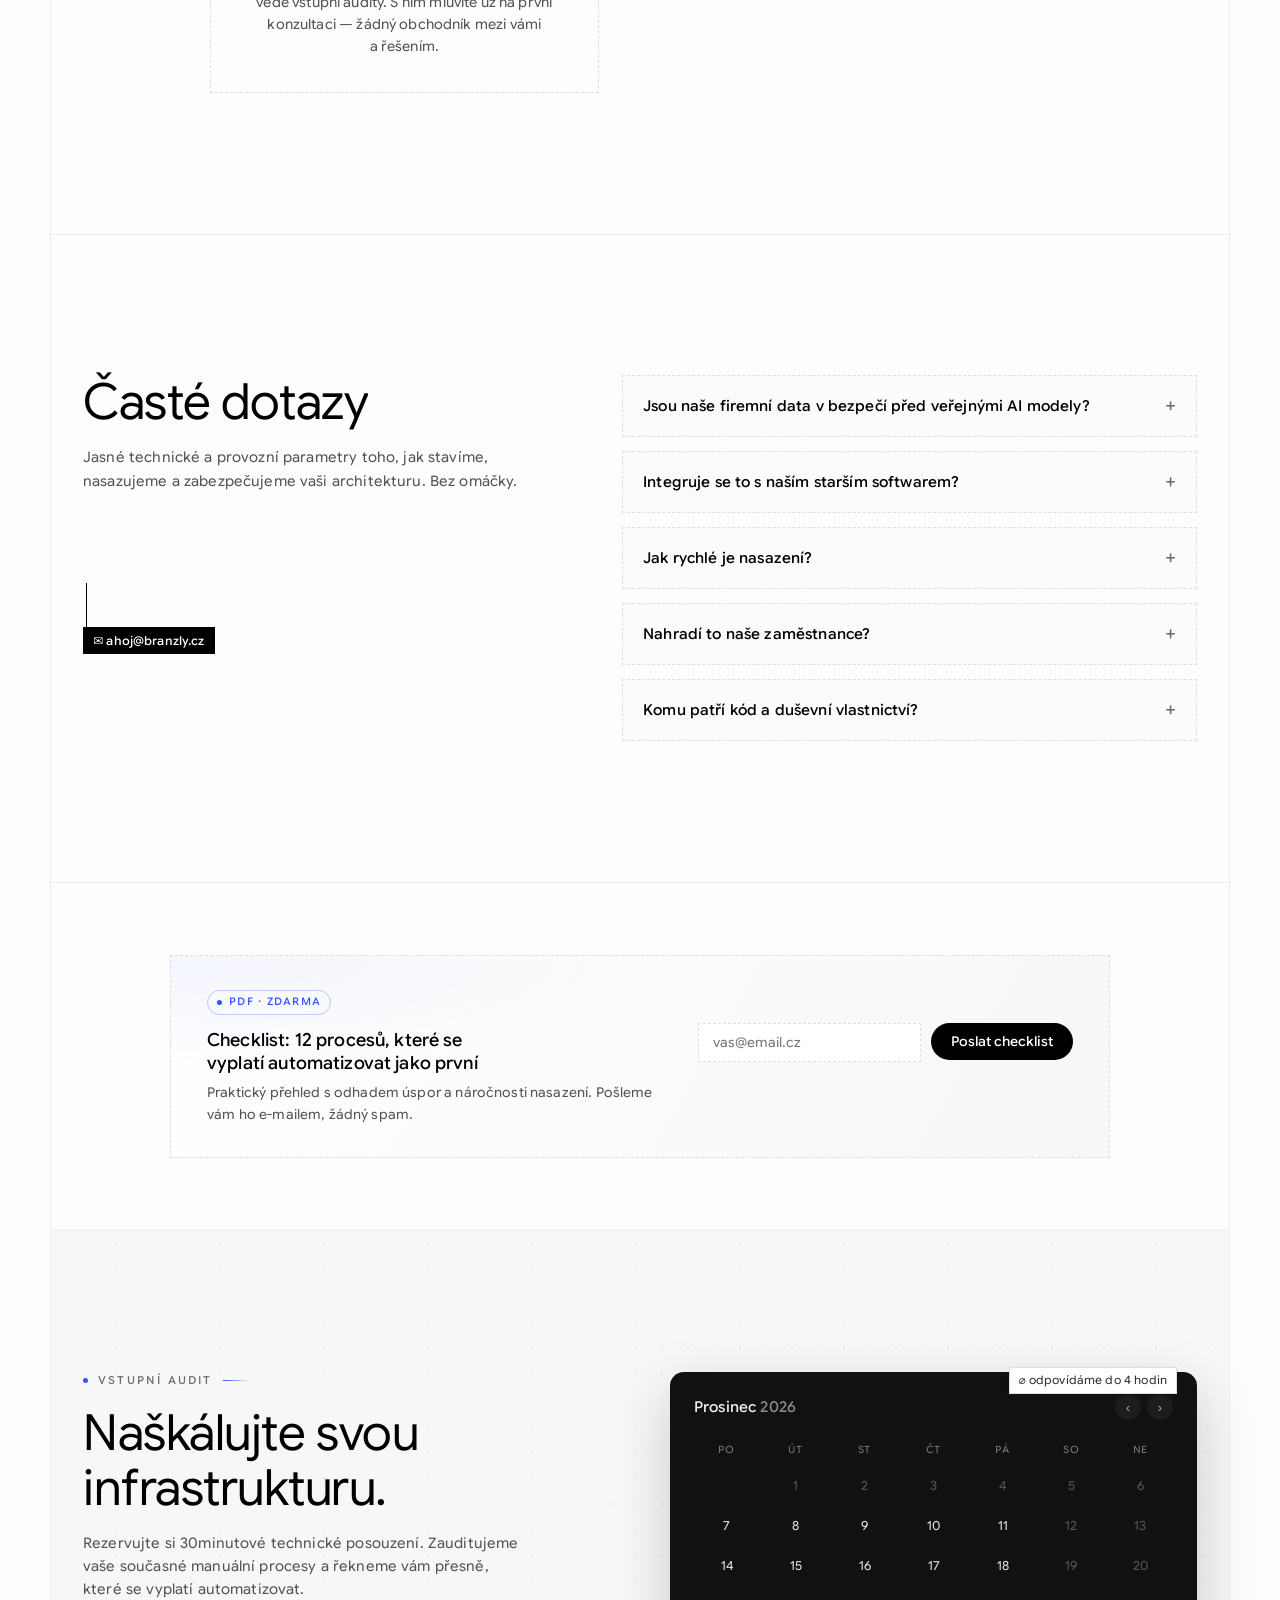
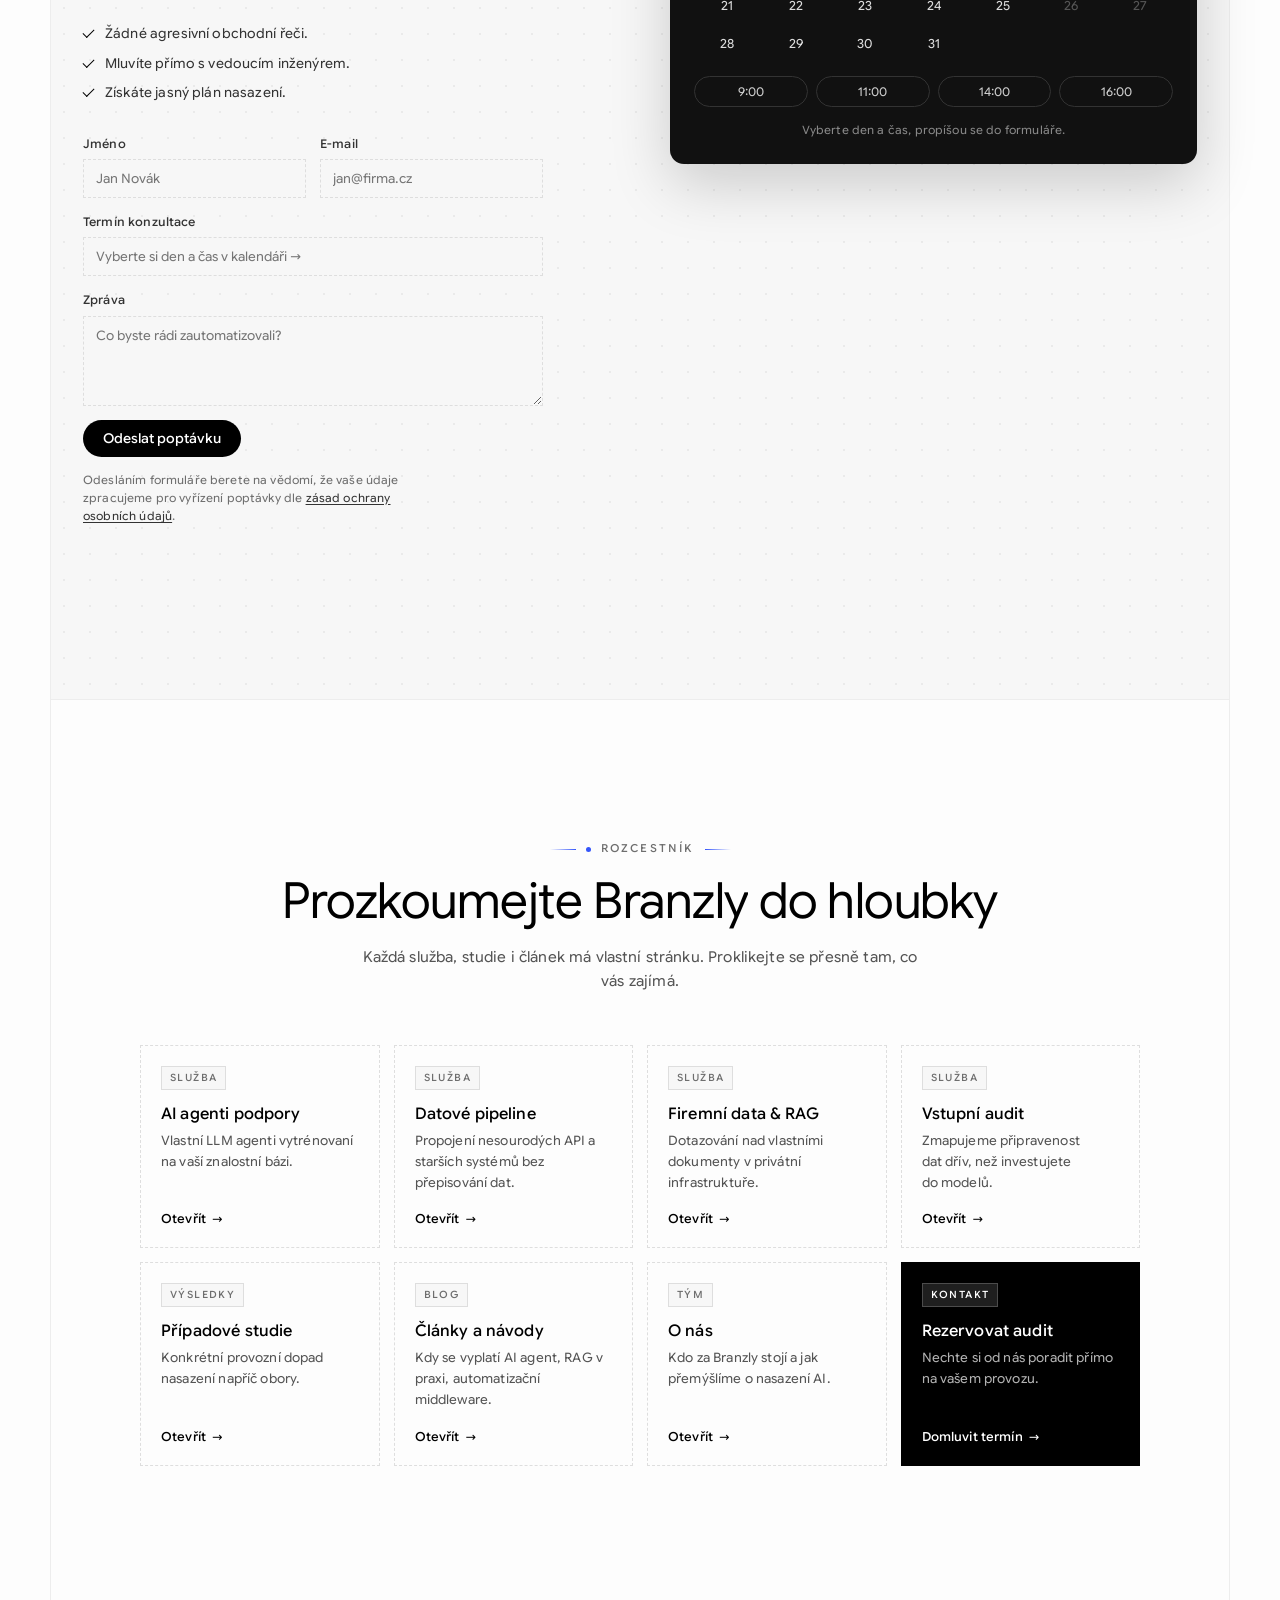
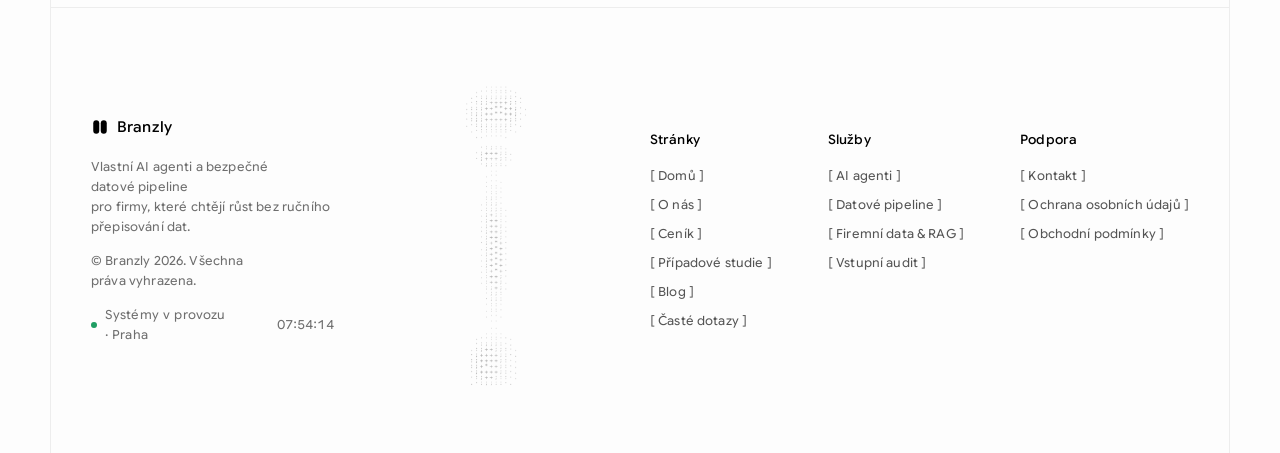
==== commit 5e235ebb: "Optimalizace: stabilní chat demo, svižnější FAQ, rozcestník, patička - Chat demo (sekce Takhle pracu" ====
--- a/index.html
+++ b/index.html
@@ -3,10 +3,11 @@
 <head>
   <meta charset="UTF-8" />
   <meta name="viewport" content="width=device-width, initial-scale=1.0" />
-  <title>Branzly — Zcela nová éra AI</title>
-  <meta name="description" content="Branzly staví vlastní AI agenty a bezpečné datové pipeline, které odstraní vaše manuální procesy." />
-  <meta property="og:title" content="Branzly — Zcela nová éra AI" />
-  <meta property="og:description" content="Vlastní AI agenti a bezpečné datové pipeline, které odstraní vaše manuální procesy." />
+  <title>Branzly — AI agenti a automatizace firemních procesů na míru</title>
+  <meta name="description" content="Stavíme vlastní AI agenty a bezpečné datové pipeline na míru vašemu provozu. Audit za 7 dní, nasazení bez výpadku, kód i data zůstávají vám." />
+  <link rel="canonical" href="https://branzly.cz/" />
+  <meta property="og:title" content="Branzly — AI agenti a automatizace firemních procesů na míru" />
+  <meta property="og:description" content="Vlastní AI agenti a bezpečné datové pipeline na míru. Audit za 7 dní, kód i data zůstávají vám." />
   <meta property="og:type" content="website" />
   <!-- og:image musí být absolutní URL — po nasazení upravte doménu, pokud nebude branzly.cz -->
   <meta property="og:image" content="https://branzly.cz/og.png" />
@@ -23,8 +24,64 @@
   <!-- fonty jsou self-hostované: rychlejší načtení a žádné předání IP třetí straně -->
   <link rel="stylesheet" href="fonts/fonts.css" />
   <link rel="stylesheet" href="style.css" />
+  <link rel="preload" as="image" href="assets/hand.png" />
+  <script type="application/ld+json">
+  {
+    "@context": "https://schema.org",
+    "@graph": [
+      {
+        "@type": "Organization",
+        "@id": "https://branzly.cz/#org",
+        "name": "Branzly",
+        "url": "https://branzly.cz/",
+        "logo": "https://branzly.cz/favicon-512.png",
+        "email": "ahoj@branzly.cz",
+        "description": "Vlastní AI agenti a bezpečné datové pipeline na míru firemním procesům.",
+        "areaServed": "CZ"
+      },
+      {
+        "@type": "WebSite",
+        "url": "https://branzly.cz/",
+        "name": "Branzly",
+        "publisher": { "@id": "https://branzly.cz/#org" },
+        "inLanguage": "cs"
+      },
+      {
+        "@type": "FAQPage",
+        "mainEntity": [
+          {
+            "@type": "Question",
+            "name": "Jsou naše firemní data v bezpečí před veřejnými AI modely?",
+            "acceptedAnswer": { "@type": "Answer", "text": "Ano. Používáme API bez retence dat a nasazujeme výhradně ve vašem privátním cloudu. Vaše data jsou oplocená a nikdy netrénují veřejné modely." }
+          },
+          {
+            "@type": "Question",
+            "name": "Integruje se to s naším starším softwarem?",
+            "acceptedAnswer": { "@type": "Answer", "text": "Ano. Pro každý systém s API stavíme vlastní middleware. U uzavřeného staršího softwaru nasazujeme bezpečnou RPA vrstvu, která mezeru překlene." }
+          },
+          {
+            "@type": "Question",
+            "name": "Jak rychlé je nasazení?",
+            "acceptedAnswer": { "@type": "Answer", "text": "Audit trvá 7 dní. Interní automatizace nasazujeme za 3 až 4 týdny. Agenti pro komunikaci se zákazníky startují za 6 až 8 týdnů včetně testování." }
+          },
+          {
+            "@type": "Question",
+            "name": "Nahradí to naše zaměstnance?",
+            "acceptedAnswer": { "@type": "Answer", "text": "Ne. Naše systémy samy vyřeší zhruba 80 % opakujících se úkolů první úrovně. Složité případy se okamžitě předávají vašim lidem." }
+          },
+          {
+            "@type": "Question",
+            "name": "Komu patří kód a duševní vlastnictví?",
+            "acceptedAnswer": { "@type": "Answer", "text": "Po dokončení vlastníte 100 % IP. Nabízíme průběžné SLA na monitoring stability API a aktualizace podkladových jazykových modelů." }
+          }
+        ]
+      }
+    ]
+  }
+  </script>
 </head>
 <body>
+  <a class="skip" href="#o-nas">Přeskočit na obsah</a>
 
   <!-- ===== NAV (logo uprostřed, odkazy v závorkách) ===== -->
   <header class="nav-wrap" id="top">
@@ -60,8 +117,8 @@
     <!-- ===== HERO ===== -->
     <section class="hero">
       <canvas class="hero-particles" id="heroParticles" aria-hidden="true"></canvas>
-      <h1 class="load load-1">Zcela nová éra AI</h1>
-      <p class="hero-sub load load-2">Stavíme vlastní AI agenty a bezpečné datové<br />pipeline, které odstraní vaše manuální procesy.</p>
+      <h1 class="load load-1">AI agenti, kteří odbaví vaši rutinu</h1>
+      <p class="hero-sub load load-2">Stavíme vlastní AI agenty a bezpečné datové pipeline na míru vašemu provozu. Kód i data zůstávají vám.</p>
       <div class="hero-cta load load-3">
         <a href="#o-nas" class="btn btn-gray">Proč my?</a>
         <a href="#kontakt" class="btn btn-black">Začít</a>
@@ -84,7 +141,7 @@
         <div class="marquee-track" id="marqueeTrack">
           <span class="logo-item"><i class="lg lg-1"></i>Openix AI</span>
           <span class="logo-item"><i class="lg lg-2"></i>Strada</span>
-          <span class="logo-item"><i class="lg lg-3"></i>K Combinator</span>
+          <span class="logo-item"><i class="lg lg-3"></i>Kovanta</span>
           <span class="logo-item"><i class="lg lg-4"></i>Radial</span>
           <span class="logo-item"><i class="lg lg-5"></i>Vercex</span>
           <span class="logo-item"><i class="lg lg-6"></i>Votion</span>
@@ -97,9 +154,8 @@
     <!-- ===== PRŮSEČÍK ČLOVĚKA A AI ===== -->
     <section class="intersection" id="o-nas">
       <h3 class="reveal">Průsečík člověka a AI.</h3>
-      <p class="section-sub reveal">Propojujeme lidské podnikání s autonomními datovými pipeline,<br />abychom okamžitě naškálovali průchodnost vaší firmy.</p>
+      <p class="section-sub reveal">Propojujeme lidské podnikání s autonomními datovými pipeline, abychom okamžitě naškálovali průchodnost vaší firmy.</p>
       <div class="intersection-visual reveal" data-plx="-0.04">
-        <!-- TODO: sem patří fotografie skutečné ruky (pravá polovina), ASCII ruka vlevo -->
         <canvas id="asciiMeet" width="1180" height="420" aria-label="Digitální a lidská ruka se dotýkají"></canvas>
         <span class="annot annot-ai"><i class="annot-dot"></i><i class="annot-line"></i><span class="annot-text">Ta AI</span></span>
         <span class="annot annot-human"><i class="annot-dot"></i><i class="annot-line"></i><span class="annot-text">Člověk</span></span>
@@ -134,28 +190,32 @@
         <span class="chip-black chip-corners">Funkce<i class="c c1"></i><i class="c c2"></i><i class="c c3"></i><i class="c c4"></i></span>
       </div>
       <h3 class="reveal">Klíčové schopnosti na míru.</h3>
-      <p class="section-sub reveal">Od izolovaných agentů nad jazykovými modely po privátní, zabezpečená<br />databázová prostředí. Stavíme strukturální základ vaší automatizované firmy.</p>
+      <p class="section-sub reveal">Od izolovaných agentů nad jazykovými modely po privátní, zabezpečená databázová prostředí. Stavíme strukturální základ vaší automatizované firmy.</p>
 
       <div class="feature-grid">
         <article class="feature-cell reveal">
           <div class="pixel-icon"><canvas data-icon="agent" width="160" height="160"></canvas></div>
           <h4>Agenti zákaznické podpory</h4>
-          <p>Nasazujeme vlastní LLM agenty vytrénované přímo<br />na interní znalostní bázi vaší firmy.</p>
+          <p>Nasazujeme vlastní LLM agenty vytrénované přímo na interní znalostní bázi vaší firmy.</p>
+          <a class="case-link" href="sluzby-ai-agenti.html">Více o službě →</a>
         </article>
         <article class="feature-cell reveal">
           <div class="pixel-icon"><canvas data-icon="pipeline" width="160" height="160"></canvas></div>
           <h4>Automatizované datové pipeline</h4>
-          <p>Propojíme nesourodá API a starší systémy tak,<br />aby ruční přepisování dat úplně zmizelo.</p>
+          <p>Propojíme nesourodá API a starší systémy tak, aby ruční přepisování dat úplně zmizelo.</p>
+          <a class="case-link" href="sluzby-datove-pipeline.html">Více o službě →</a>
         </article>
         <article class="feature-cell reveal">
           <div class="pixel-icon"><canvas data-icon="database" width="160" height="160"></canvas></div>
           <h4>Bezpečná firemní data</h4>
           <p>Dotazování nad vlastními dokumenty přes privátní infrastrukturu bez retence dat, na architektuře RAG.</p>
+          <a class="case-link" href="sluzby-firemni-data.html">Více o službě →</a>
         </article>
         <article class="feature-cell reveal">
           <div class="pixel-icon"><canvas data-icon="audit" width="160" height="160"></canvas></div>
           <h4>Strategické audity AI infrastruktury</h4>
           <p>Posoudíme připravenost vašich dat dřív, než investujete do drahých enterprise modelů.</p>
+          <a class="case-link" href="sluzby-audit.html">Více o službě →</a>
         </article>
       </div>
 
@@ -166,8 +226,9 @@
 
     <!-- ===== EKOSYSTÉM INTEGRACÍ (beam hub) ===== -->
     <section class="ecosystem">
+      <div class="kicker-row reveal"><span class="kicker"><b></b>Propojení</span></div>
       <h3 class="reveal">Ekosystém integrací</h3>
-      <p class="section-sub reveal">Propojujeme nejlepší API v oboru<br />do jedné plynulé pipeline.</p>
+      <p class="section-sub reveal">Propojujeme nejlepší API v oboru do jedné plynulé pipeline.</p>
       <div class="beamhub reveal" id="beamhub">
         <svg class="bh-svg" id="bhSvg" aria-hidden="true"></svg>
         <div class="bh-col bh-left">
@@ -191,10 +252,35 @@
       </div>
     </section>
 
+    <!-- ===== DEMO AGENTA ===== -->
+    <section class="demo" id="demo">
+      <h3 class="reveal">Takhle pracuje nasazený agent</h3>
+      <p class="section-sub reveal">Ukázková konverzace nad interními systémy. Každá odpověď s citací zdroje, nejistota se předává člověku.</p>
+      <div class="demo-wrap reveal">
+        <div class="mock mock-dark" data-mock="chat">
+          <div class="mock-bar" aria-hidden="true"><i></i><i></i><i></i><span>provozní-asistent — privátní cloud</span><span class="mock-live">● online</span></div>
+          <div class="mock-chat">
+            <div class="chat-msg user">Kolik objednávek čeká na ruční schválení?</div>
+            <div class="chat-typing" aria-hidden="true"><i></i><i></i><i></i></div>
+            <div class="chat-msg agent">Ve frontě je šest objednávek nad limit 50 000 Kč. Čtyři jsem ověřil proti CRM a označil k automatickému schválení, dvě čekají na vaši kontrolu kvůli nesouladu fakturační adresy.<span class="chat-cite">Zdroj: ERP · fronta schválení</span></div>
+            <div class="chat-msg user">Pošli mi je do Slacku a připomeň mi to zítra ráno.</div>
+            <div class="chat-typing" aria-hidden="true"><i></i><i></i><i></i></div>
+            <div class="chat-msg agent">Hotovo. Shrnutí obou objednávek máte v kanálu #schvalovani a připomínku jsem nastavil na zítra 9:00.<span class="chat-cite">Akce: Slack API · kalendář</span></div>
+          </div>
+          <div class="mock-foot dark"><span>⌀ odpověď: <b>2,1 s</b></span><span><b>80 %</b> úkolů bez člověka</span><span class="mf-ok">● běží ve vašem cloudu</span></div>
+        </div>
+        <p class="mock-caption">Ukázková data — agenta nad vašimi systémy vám předvedeme naživo na konzultaci.</p>
+      </div>
+    </section>
+
     <!-- ===== PROCES ===== -->
     <section class="process" id="proces">
+      <div class="process-grid">
+      <div class="process-head">
       <h3 class="reveal">Jak spolupráce probíhá</h3>
-      <p class="section-sub reveal">Od prvního hovoru k běžící automatizaci<br />ve čtyřech předvídatelných krocích.</p>
+      <p class="section-sub reveal">Od prvního hovoru k běžící automatizaci ve čtyřech předvídatelných krocích.</p>
+      <a href="#kontakt" class="btn btn-black process-cta reveal">Rezervovat vstupní audit</a>
+      </div>
       <div class="timeline" id="timeline">
         <i class="tl-track" aria-hidden="true"></i>
         <i class="tl-progress" id="tlProgress" aria-hidden="true"></i>
@@ -231,12 +317,13 @@
           </div>
         </div>
       </div>
+      </div>
     </section>
 
     <!-- ===== ÚROVNĚ SLUŽEB ===== -->
     <section class="pricing" id="cenik">
       <h3 class="reveal">Úrovně služeb</h3>
-      <p class="section-sub reveal">Naše služby dělíme do jasných fází: audit, stavba<br />a průběžná optimalizace vašich systémů na míru.</p>
+      <p class="section-sub reveal">Naše služby dělíme do jasných fází: audit, stavba a průběžná optimalizace vašich systémů na míru.</p>
 
       <div class="tier-stack">
         <!-- Fáze 1: karta vpravo, štítek vlevo s linkou -->
@@ -246,9 +333,9 @@
             <div class="tier-left">
               <span class="chip-gray">Fáze 1</span>
               <h4>Placené zmapování</h4>
-              <p class="tier-desc">Přesně zmapujeme, kde vám AI ušetří<br />čas a peníze.</p>
+              <p class="tier-desc">Přesně zmapujeme, kde vám AI ušetří čas a peníze.</p>
               <div class="tier-bottom">
-                <span class="tier-price">25 000 Kč</span>
+                <span class="tier-price">7 900 Kč</span>
                 <a href="#kontakt" class="btn btn-blue">Rezervovat</a>
               </div>
             </div>
@@ -270,7 +357,7 @@
               <h4>Hlavní nasazení</h4>
               <p class="tier-desc">Postavíme, propojíme a nasadíme automatizované systémy šité na váš provoz.</p>
               <div class="tier-bottom">
-                <span class="tier-price">450 000 Kč</span>
+                <span class="tier-price">od 89 000 Kč</span>
                 <a href="#kontakt" class="btn btn-blue">Rezervovat</a>
               </div>
             </div>
@@ -293,7 +380,7 @@
               <h4>Průběžná péče</h4>
               <p class="tier-desc">Udržujeme vaše nové automatizované systémy aktuální a bez výpadků.</p>
               <div class="tier-bottom">
-                <span class="tier-price">85 000 Kč <em>/měsíc</em></span>
+                <span class="tier-price">9 900 Kč <em>/měsíc</em></span>
                 <a href="#kontakt" class="btn btn-blue">Rezervovat</a>
               </div>
             </div>
@@ -308,10 +395,31 @@
       </div>
     </section>
 
+    <!-- ===== SROVNÁNÍ CEST ===== -->
+    <section class="compare">
+      <div class="kicker-row reveal"><span class="kicker"><b></b>Srovnání cest</span></div>
+      <h3 class="reveal">Proč ne interní vývoj nebo no-code?</h3>
+      <p class="section-sub reveal">Poctivé srovnání tří cest k automatizaci. Když pro vás bude lepší jiná, řekneme vám to na auditu.</p>
+      <div class="compare-wrap reveal">
+        <table class="compare-table">
+          <thead>
+            <tr><th scope="col"></th><th scope="col" class="ct-hl">Branzly</th><th scope="col">Interní vývoj</th><th scope="col">No-code nástroje</th></tr>
+          </thead>
+          <tbody>
+            <tr><th scope="row">Čas do nasazení</th><td class="ct-hl">3–8 týdnů</td><td>6–12 měsíců</td><td>dny, ale jen jednoduché scénáře</td></tr>
+            <tr><th scope="row">Vlastnictví kódu a dat</th><td class="ct-hl">100 % vaše</td><td>vaše</td><td>závislé na platformě</td></tr>
+            <tr><th scope="row">Integrace starších systémů</th><td class="ct-hl">vlastní middleware i RPA</td><td>ano, stojí kapacitu týmu</td><td>jen hotové konektory</td></tr>
+            <tr><th scope="row">Průběžné náklady</th><td class="ct-hl">SLA od 9 900 Kč/měs.</td><td>plat seniorního týmu</td><td>licence rostou s objemem</td></tr>
+            <tr><th scope="row">Kdo to dlouhodobě udržuje</th><td class="ct-hl">my, s měsíčním reportem</td><td>váš tým</td><td>vy, bez záruk</td></tr>
+          </tbody>
+        </table>
+      </div>
+    </section>
+
     <!-- ===== PŘÍPADOVÉ STUDIE ===== -->
     <section class="cases" id="pripadove-studie">
       <h3 class="reveal">Ověřené výsledky nasazení</h3>
-      <p class="section-sub reveal">Níže je přesný provozní dopad a návratnost, které naše automatizační<br />pipeline doručily napříč firemní infrastrukturou.</p>
+      <p class="section-sub reveal">Níže je přesný provozní dopad a návratnost, které naše automatizační pipeline doručily napříč firemní infrastrukturou.</p>
 
       <div class="case-grid reveal">
         <article class="case selected">
@@ -321,7 +429,7 @@
           <a class="case-link" href="pripadove-studie.html#simplifio">Celá studie →</a>
           <footer>
             <div><span class="person">Kateřina Machová</span><span class="role">Provozní ředitelka</span></div>
-            <canvas class="avatar" data-seed="7" width="44" height="44"></canvas>
+            <img class="avatar" src="assets/p-katerina.jpg" alt="Kateřina Machová" width="44" height="44" loading="lazy" />
           </footer>
         </article>
         <article class="case">
@@ -330,7 +438,7 @@
           <a class="case-link" href="pripadove-studie.html#koruna">Celá studie →</a>
           <footer>
             <div><span class="person">Tomáš Zbořil</span><span class="role">VP pro engineering</span></div>
-            <canvas class="avatar" data-seed="13" width="44" height="44"></canvas>
+            <img class="avatar" src="assets/p-tomas.jpg" alt="Tomáš Zbořil" width="44" height="44" loading="lazy" />
           </footer>
         </article>
         <article class="case">
@@ -339,14 +447,13 @@
           <a class="case-link" href="pripadove-studie.html#velomo">Celá studie →</a>
           <footer>
             <div><span class="person">Petra Dvořáková</span><span class="role">Ředitelka zákaznického úspěchu</span></div>
-            <canvas class="avatar" data-seed="29" width="44" height="44"></canvas>
+            <img class="avatar" src="assets/p-petra.jpg" alt="Petra Dvořáková" width="44" height="44" loading="lazy" />
           </footer>
         </article>
       </div>
 
       <figure class="big-quote reveal">
-        <!-- TODO: sem patří skutečný portrét (foto) -->
-        <canvas class="quote-photo" data-seed="42" width="240" height="240" aria-label="Portrét Kateřiny Machové"></canvas>
+        <img class="quote-photo" src="assets/p-katerina.jpg" alt="Portrét Kateřiny Machové" width="240" height="240" loading="lazy" />
         <div class="quote-person">
           <span class="person">Kateřina Machová</span>
           <span class="role">Provozní ředitelka</span>
@@ -354,6 +461,93 @@
         </div>
         <blockquote>„Ruční přepisování dat nám škrtilo marže a zdržovalo zásilky na mezinárodních celních kontrolách. Branzly přeskočilo obvyklé AI marketingové řeči a postavilo robustní řešení na úrovni infrastruktury. Autonomní pipeline kompletně proměnila naši jednotkovou ekonomiku, zkrátila zpracování z dnů na minuty a umožnila nám škálovat průchodnost bez navyšování provozního týmu."</blockquote>
       </figure>
+    </section>
+
+    <!-- ===== REFERENCE (zeď citací) ===== -->
+    <section class="refs" id="reference">
+      <div class="kicker-row reveal"><span class="kicker"><b></b>Reference</span></div>
+      <h3 class="reveal">Co říkají po nasazení</h3>
+      <p class="section-sub reveal">Bez marketingových superlativů. Jen to, co nám klienti napsali po předání systémů.</p>
+      <div class="ref-rows reveal" id="refRows">
+        <div class="ref-row">
+          <div class="ref-track">
+            <figure class="ref">
+              <blockquote>Audit odhalil tři procesy, o kterých jsme ani nevěděli, že nás brzdí. Úspory jsme viděli první měsíc.</blockquote>
+              <figcaption><b>Marek Volf</b>CTO — Openix AI</figcaption>
+            </figure>
+            <figure class="ref">
+              <blockquote>Middleware propojil náš sklad s e-shopem za tři týdny. Bez výměny jediného systému.</blockquote>
+              <figcaption><b>Alena Křížová</b>Provozní ředitelka — Strada</figcaption>
+            </figure>
+            <figure class="ref">
+              <blockquote>Agent dnes řeší 78 % ticketů sám. Tým konečně dělá práci, kvůli které jsme ho najali.</blockquote>
+              <figcaption><b>Jakub Hendrych</b>Vedoucí podpory — Radial</figcaption>
+            </figure>
+            <figure class="ref" aria-hidden="true">
+              <blockquote>Audit odhalil tři procesy, o kterých jsme ani nevěděli, že nás brzdí. Úspory jsme viděli první měsíc.</blockquote>
+              <figcaption><b>Marek Volf</b>CTO — Openix AI</figcaption>
+            </figure>
+            <figure class="ref" aria-hidden="true">
+              <blockquote>Middleware propojil náš sklad s e-shopem za tři týdny. Bez výměny jediného systému.</blockquote>
+              <figcaption><b>Alena Křížová</b>Provozní ředitelka — Strada</figcaption>
+            </figure>
+            <figure class="ref" aria-hidden="true">
+              <blockquote>Agent dnes řeší 78 % ticketů sám. Tým konečně dělá práci, kvůli které jsme ho najali.</blockquote>
+              <figcaption><b>Jakub Hendrych</b>Vedoucí podpory — Radial</figcaption>
+            </figure>
+          </div>
+        </div>
+        <div class="ref-row rev">
+          <div class="ref-track">
+            <figure class="ref">
+              <blockquote>Čekali jsme měsíce integrací. Dostali jsme funkční pipeline za 26 dní včetně zaškolení týmu.</blockquote>
+              <figcaption><b>Silvie Bartová</b>CEO — Vercex</figcaption>
+            </figure>
+            <figure class="ref">
+              <blockquote>Jediný dodavatel, který nám rovnou řekl, co automatizovat nemáme. Přesně tohle buduje důvěru.</blockquote>
+              <figcaption><b>Ondřej Pelc</b>CFO — Votion</figcaption>
+            </figure>
+            <figure class="ref">
+              <blockquote>Reporting, na který jsme dřív čekali týden, máme každé ráno v osm ve Slacku.</blockquote>
+              <figcaption><b>Lucie Vaňková</b>Vedoucí provozu — Search App</figcaption>
+            </figure>
+            <figure class="ref" aria-hidden="true">
+              <blockquote>Čekali jsme měsíce integrací. Dostali jsme funkční pipeline za 26 dní včetně zaškolení týmu.</blockquote>
+              <figcaption><b>Silvie Bartová</b>CEO — Vercex</figcaption>
+            </figure>
+            <figure class="ref" aria-hidden="true">
+              <blockquote>Jediný dodavatel, který nám rovnou řekl, co automatizovat nemáme. Přesně tohle buduje důvěru.</blockquote>
+              <figcaption><b>Ondřej Pelc</b>CFO — Votion</figcaption>
+            </figure>
+            <figure class="ref" aria-hidden="true">
+              <blockquote>Reporting, na který jsme dřív čekali týden, máme každé ráno v osm ve Slacku.</blockquote>
+              <figcaption><b>Lucie Vaňková</b>Vedoucí provozu — Search App</figcaption>
+            </figure>
+          </div>
+        </div>
+      </div>
+    </section>
+
+    <!-- ===== TÝM ===== -->
+    <section class="team" id="tym">
+      <h3 class="reveal">Kdo za tím stojí</h3>
+      <p class="section-sub reveal">Žádná anonymní agentura. Malý seniorní tým, který nese odpovědnost za každé nasazení jménem.</p>
+      <div class="team-grid reveal">
+        <article class="team-card">
+          <canvas class="avatar team-avatar" width="240" height="240" data-seed="7" aria-label="Portrét Davida Saka"></canvas>
+          <h4>David Sak</h4>
+          <p class="role">Zakladatel &amp; vedoucí inženýr</p>
+          <p class="team-bio">Navrhuje architekturu každého nasazení a vede vstupní audity. S ním mluvíte už na první konzultaci — žádný obchodník mezi vámi a řešením.</p>
+        </article>
+        <div class="team-side">
+          <p>Kolem jádra držíme síť prověřených specialistů na datové inženýrství, MLOps a bezpečnost. Kapacitu škálujeme podle projektu, odpovědnost zůstává u nás.</p>
+          <ul class="cta-points">
+            <li>Na projektu pracují nejvýš tři lidé — znáte je jménem.</li>
+            <li>Technická rozhodnutí vysvětlujeme, ne diktujeme.</li>
+            <li>Každý měsíc report, kterému rozumí i vaše CFO.</li>
+          </ul>
+        </div>
+      </div>
     </section>
 
     <!-- ===== FAQ ===== -->
@@ -392,10 +586,27 @@
       </div>
     </section>
 
+    <!-- ===== LEAD MAGNET ===== -->
+    <section class="magnet">
+      <div class="magnet-inner reveal">
+        <div class="magnet-text">
+          <span class="magnet-tag">PDF · zdarma</span>
+          <h4>Checklist: 12 procesů, které se vyplatí automatizovat jako první</h4>
+          <p>Praktický přehled s odhadem úspor a náročnosti nasazení. Pošleme vám ho e-mailem, žádný spam.</p>
+        </div>
+        <form class="magnet-form" id="magnetForm" novalidate>
+          <input type="email" name="email" id="magnetEmail" placeholder="vas@email.cz" autocomplete="email" aria-label="Váš e-mail" />
+          <button type="submit" class="btn btn-black">Poslat checklist</button>
+          <p class="form-status" id="magnetStatus" role="status" aria-live="polite"></p>
+        </form>
+      </div>
+    </section>
+
     <!-- ===== CTA + KALENDÁŘ ===== -->
     <section class="cta" id="kontakt">
       <div class="cta-grid">
         <div class="cta-text reveal">
+          <div class="kicker-row left"><span class="kicker"><b></b>Vstupní audit</span></div>
           <h3>Naškálujte svou infrastrukturu.</h3>
           <p class="faq-lead">Rezervujte si 30minutové technické posouzení. Zauditujeme vaše současné manuální procesy a řekneme vám přesně, které se vyplatí automatizovat.</p>
           <ul class="cta-points">
@@ -434,6 +645,63 @@
       </div>
     </section>
 
+    <!-- ===== ROZCESTNÍK NA PODSTRÁNKY ===== -->
+    <section class="explore" id="rozcestnik">
+      <div class="kicker-row reveal"><span class="kicker"><b></b>Rozcestník</span></div>
+      <h3 class="reveal">Prozkoumejte Branzly do hloubky</h3>
+      <p class="section-sub reveal">Každá služba, studie i článek má vlastní stránku. Proklikejte se přesně tam, co vás zajímá.</p>
+      <div class="explore-grid reveal">
+        <a class="explore-card" href="sluzby-ai-agenti.html">
+          <span class="explore-tag">Služba</span>
+          <h4>AI agenti podpory</h4>
+          <p>Vlastní LLM agenti vytrénovaní na vaší znalostní bázi.</p>
+          <span class="explore-go">Otevřít<i>→</i></span>
+        </a>
+        <a class="explore-card" href="sluzby-datove-pipeline.html">
+          <span class="explore-tag">Služba</span>
+          <h4>Datové pipeline</h4>
+          <p>Propojení nesourodých API a starších systémů bez přepisování dat.</p>
+          <span class="explore-go">Otevřít<i>→</i></span>
+        </a>
+        <a class="explore-card" href="sluzby-firemni-data.html">
+          <span class="explore-tag">Služba</span>
+          <h4>Firemní data &amp; RAG</h4>
+          <p>Dotazování nad vlastními dokumenty v privátní infrastruktuře.</p>
+          <span class="explore-go">Otevřít<i>→</i></span>
+        </a>
+        <a class="explore-card" href="sluzby-audit.html">
+          <span class="explore-tag">Služba</span>
+          <h4>Vstupní audit</h4>
+          <p>Zmapujeme připravenost dat dřív, než investujete do modelů.</p>
+          <span class="explore-go">Otevřít<i>→</i></span>
+        </a>
+        <a class="explore-card" href="pripadove-studie.html">
+          <span class="explore-tag">Výsledky</span>
+          <h4>Případové studie</h4>
+          <p>Konkrétní provozní dopad nasazení napříč obory.</p>
+          <span class="explore-go">Otevřít<i>→</i></span>
+        </a>
+        <a class="explore-card" href="blog.html">
+          <span class="explore-tag">Blog</span>
+          <h4>Články a návody</h4>
+          <p>Kdy se vyplatí AI agent, RAG v praxi, automatizační middleware.</p>
+          <span class="explore-go">Otevřít<i>→</i></span>
+        </a>
+        <a class="explore-card" href="o-nas.html">
+          <span class="explore-tag">Tým</span>
+          <h4>O nás</h4>
+          <p>Kdo za Branzly stojí a jak přemýšlíme o nasazení AI.</p>
+          <span class="explore-go">Otevřít<i>→</i></span>
+        </a>
+        <a class="explore-card explore-card-cta" href="#kontakt">
+          <span class="explore-tag">Kontakt</span>
+          <h4>Rezervovat audit</h4>
+          <p>Nechte si od nás poradit přímo na vašem provozu.</p>
+          <span class="explore-go">Domluvit termín<i>→</i></span>
+        </a>
+      </div>
+    </section>
+
   </main>
 
   <!-- ===== FOOTER ===== -->
@@ -448,12 +716,8 @@
           Branzly
         </a>
         <p>Vlastní AI agenti a bezpečné datové pipeline<br />pro firmy, které chtějí růst bez ručního přepisování dat.</p>
-        <div class="socials">
-          <a href="#" aria-label="LinkedIn"><svg viewBox="0 0 24 24" width="16" height="16" fill="currentColor"><path d="M4.98 3.5C4.98 4.88 3.87 6 2.5 6S0 4.88 0 3.5 1.12 1 2.5 1s2.48 1.12 2.48 2.5zM.2 8h4.6v14H.2V8zm7.4 0h4.4v1.9h.1c.6-1.1 2.1-2.3 4.3-2.3 4.6 0 5.5 3 5.5 7V22h-4.6v-6.5c0-1.6 0-3.6-2.2-3.6s-2.6 1.7-2.6 3.5V22H7.6V8z"/></svg></a>
-          <a href="#" aria-label="X"><svg viewBox="0 0 24 24" width="15" height="15" fill="currentColor"><path d="M18.9 1.2h3.7l-8.1 9.3L24 22.8h-7.5l-5.9-7.7-6.7 7.7H.2l8.7-9.9L0 1.2h7.7l5.3 7 6-7zm-1.3 19.5h2L6.6 3.3H4.4l13.2 17.4z"/></svg></a>
-          <a href="#" aria-label="YouTube"><svg viewBox="0 0 24 24" width="17" height="17" fill="currentColor"><path d="M23.5 6.2a3 3 0 0 0-2.1-2.1C19.5 3.5 12 3.5 12 3.5s-7.5 0-9.4.6A3 3 0 0 0 .5 6.2 31 31 0 0 0 0 12a31 31 0 0 0 .5 5.8 3 3 0 0 0 2.1 2.1c1.9.6 9.4.6 9.4.6s7.5 0 9.4-.6a3 3 0 0 0 2.1-2.1A31 31 0 0 0 24 12a31 31 0 0 0-.5-5.8zM9.6 15.6V8.4L15.8 12l-6.2 3.6z"/></svg></a>
-        </div>
         <p class="copyright">© Branzly <span id="year"></span>. Všechna práva vyhrazena.</p>
+        <p class="foot-status"><i aria-hidden="true"></i>Systémy v provozu · Praha <span id="pragueTime"></span></p>
       </div>
       <div class="footer-visual" aria-hidden="true">
         <canvas id="asciiFoot" width="360" height="520"></canvas>
@@ -462,21 +726,38 @@
         <nav class="footer-col" aria-label="Stránky">
           <p class="footer-head">Stránky</p>
           <a href="#top">[ Domů ]</a>
-          <a href="#o-nas">[ O nás ]</a>
+          <a href="o-nas.html">[ O nás ]</a>
           <a href="#cenik">[ Ceník ]</a>
-          <a href="#pripadove-studie">[ Případové studie ]</a>
+          <a href="pripadove-studie.html">[ Případové studie ]</a>
+          <a href="blog.html">[ Blog ]</a>
           <a href="#faq">[ Časté dotazy ]</a>
+        </nav>
+        <nav class="footer-col" aria-label="Služby">
+          <p class="footer-head">Služby</p>
+          <a href="sluzby-ai-agenti.html">[ AI agenti ]</a>
+          <a href="sluzby-datove-pipeline.html">[ Datové pipeline ]</a>
+          <a href="sluzby-firemni-data.html">[ Firemní data &amp; RAG ]</a>
+          <a href="sluzby-audit.html">[ Vstupní audit ]</a>
         </nav>
         <nav class="footer-col" aria-label="Podpora">
           <p class="footer-head">Podpora</p>
           <a href="mailto:ahoj@branzly.cz">[ Kontakt ]</a>
           <a href="ochrana-osobnich-udaju.html">[ Ochrana osobních údajů ]</a>
+          <a href="obchodni-podminky.html">[ Obchodní podmínky ]</a>
         </nav>
       </div>
     </div>
   </footer>
 
+  <div class="sticky-cta" id="stickyCta" aria-hidden="true">
+    <p>Bezplatné 30min technické posouzení — odpovídáme do 4 hodin.</p>
+    <a href="#kontakt" class="btn btn-black">Rezervovat termín</a>
+    <button type="button" class="sticky-close" aria-label="Zavřít lištu">×</button>
+  </div>
+
   <script src="lenis.min.js"></script>
+  <script src="gsap.min.js"></script>
+  <script src="ScrollTrigger.min.js"></script>
   <script src="script.js"></script>
 </body>
 </html>
--- a/style.css
+++ b/style.css
@@ -7,8 +7,8 @@
   --ink: #000;
   --gray-1: #333;
   --gray-2: #545454;
-  --gray-3: #787878;
-  --gray-4: #a1a1a1;
+  --gray-3: #6e6e6e;
+  --gray-4: #8c8c8c;
   --blue: #3455fa;
   --blue-dark: #2040e3;
   --max: 1180px;
@@ -25,9 +25,9 @@
   background: var(--bg);
   color: var(--ink);
   font-family: var(--sans);
-  font-size: 14px;
+  font-size: 15px;
   letter-spacing: 0.01em;
-  line-height: 1.55;
+  line-height: 1.6;
   -webkit-font-smoothing: antialiased;
   overflow-x: hidden;
 }
@@ -45,24 +45,25 @@
 h1 {
   font-family: var(--serif);
   font-weight: 400;
-  font-size: clamp(40px, 6vw, 54px);
-  line-height: 1.08;
-  letter-spacing: 0;
+  font-size: clamp(46px, 6.8vw, 74px);
+  line-height: 1.06;
+  letter-spacing: -0.01em;
 }
 h3 {
   font-weight: 400;
-  font-size: clamp(30px, 4.2vw, 44px);
-  line-height: 1.12;
-  letter-spacing: 0;
+  font-size: clamp(32px, 4.6vw, 50px);
+  line-height: 1.1;
+  letter-spacing: -0.01em;
   text-align: center;
 }
-h4 { font-size: 16px; font-weight: 500; }
+h4 { font-size: 17px; font-weight: 500; }
 
 .section-sub {
   text-align: center;
   color: var(--gray-2);
-  font-size: 13.5px;
-  margin-top: 14px;
+  font-size: 15px;
+  margin: 16px auto 0;
+  max-width: 560px;
 }
 
 /* ===== BUTTONS (pill 18px) ===== */
@@ -71,10 +72,10 @@
   align-items: center;
   justify-content: center;
   font-family: var(--sans);
-  font-size: 12.5px;
+  font-size: 13.5px;
   font-weight: 500;
-  padding: 8px 16px;
-  border-radius: 18px;
+  padding: 10px 20px;
+  border-radius: 22px;
   border: 0;
   cursor: pointer;
   transition: transform 0.15s var(--ease), background 0.2s, opacity 0.2s;
@@ -121,6 +122,29 @@
 .chip-corners .c2 { top: -5px; right: -5px; }
 .chip-corners .c3 { bottom: -5px; left: -5px; }
 .chip-corners .c4 { bottom: -5px; right: -5px; }
+
+/* editorial kicker (nadřazený popisek nad nadpisem sekce) */
+.kicker-row { display: flex; justify-content: center; margin-bottom: 16px; }
+.kicker {
+  display: inline-flex;
+  align-items: center;
+  gap: 10px;
+  font-family: var(--sans);
+  font-size: 11px;
+  font-weight: 500;
+  letter-spacing: 0.2em;
+  text-transform: uppercase;
+  color: var(--gray-3);
+}
+.kicker::before, .kicker::after {
+  content: "";
+  width: 26px; height: 1px;
+  background: linear-gradient(90deg, transparent, var(--blue));
+}
+.kicker::after { background: linear-gradient(90deg, var(--blue), transparent); }
+.kicker b { width: 5px; height: 5px; background: var(--blue); border-radius: 50%; flex: none; }
+.kicker-row.left { justify-content: flex-start; }
+.kicker-row.left .kicker::before { display: none; }
 
 /* anotační štítek s linkou a bodem */
 .annot { position: absolute; display: flex; flex-direction: column; align-items: flex-start; }
@@ -196,9 +220,9 @@
 /* ===== HERO ===== */
 .hero {
   text-align: center;
-  padding: clamp(56px, 8vw, 90px) 32px 56px;
-}
-.hero-sub { color: var(--gray-2); font-size: 13.5px; margin-top: 16px; }
+  padding: clamp(88px, 11vw, 148px) 32px 56px;
+}
+.hero-sub { color: var(--gray-2); font-size: 16px; margin: 18px auto 0; max-width: 560px; }
 .hero-cta { display: flex; justify-content: center; gap: 10px; margin-top: 24px; flex-wrap: wrap; }
 
 .hero-visual {
@@ -251,7 +275,7 @@
 .lg-8 { border-radius: 0 50% 50% 50%; }
 
 /* ===== INTERSECTION ===== */
-.intersection { padding: clamp(56px, 8vw, 90px) 0 0; }
+.intersection { padding: clamp(88px, 11vw, 148px) 0 0; }
 .intersection h3, .intersection .section-sub { padding: 0 32px; }
 .intersection-visual { position: relative; margin-top: 44px; }
 .intersection-visual canvas { width: 100%; height: auto; display: block; }
@@ -260,7 +284,7 @@
 .annot-human .annot-line { margin-right: 3px; }
 
 /* ===== FEATURES ===== */
-.features { padding: clamp(56px, 8vw, 90px) 32px 0; }
+.features { padding: clamp(88px, 11vw, 148px) 32px 0; }
 .feature-grid {
   display: grid;
   grid-template-columns: repeat(2, 1fr);
@@ -287,7 +311,7 @@
 .feature-cell:nth-child(3) .pixel-icon canvas { animation-delay: 3s; }
 .feature-cell:nth-child(4) .pixel-icon canvas { animation-delay: 4.5s; }
 .feature-cell h4 { margin-bottom: 8px; }
-.feature-cell p { color: var(--gray-2); font-size: 13px; }
+.feature-cell p { color: var(--gray-2); font-size: 14px; }
 
 .tag-strip {
   display: flex;
@@ -306,7 +330,7 @@
 }
 
 /* ===== ECOSYSTEM — BEAM HUB ===== */
-.ecosystem { padding: clamp(56px, 8vw, 90px) 32px; text-align: center; }
+.ecosystem { padding: clamp(88px, 11vw, 148px) 32px; text-align: center; }
 .beamhub {
   position: relative;
   display: grid;
@@ -400,7 +424,7 @@
 }
 
 /* ===== PRICING ===== */
-.pricing { padding: clamp(56px, 8vw, 90px) 32px; }
+.pricing { padding: clamp(88px, 11vw, 148px) 32px; }
 .tier-stack { margin-top: 56px; display: flex; flex-direction: column; gap: 72px; }
 .tier-row { position: relative; display: flex; align-items: center; }
 .tier-row-right { justify-content: flex-end; padding-right: 4%; }
@@ -419,7 +443,7 @@
 }
 .tier-left { display: flex; flex-direction: column; align-items: flex-start; gap: 12px; }
 .tier-left h4 { font-size: 19px; }
-.tier-desc { color: var(--gray-2); font-size: 13px; }
+.tier-desc { color: var(--gray-2); font-size: 14px; }
 .tier-bottom {
   margin-top: auto;
   display: flex;
@@ -439,7 +463,7 @@
 }
 
 /* ===== CASES ===== */
-.cases { padding: clamp(56px, 8vw, 90px) 32px; }
+.cases { padding: clamp(88px, 11vw, 148px) 32px; }
 .case-grid {
   display: grid;
   grid-template-columns: repeat(3, 1fr);
@@ -453,7 +477,7 @@
 .cm-1 { border-radius: 50%; }
 .cm-2 { clip-path: polygon(50% 0, 100% 100%, 0 100%); }
 .cm-3 { clip-path: polygon(50% 0, 100% 50%, 50% 100%, 0 50%); }
-.case p { color: var(--gray-2); font-size: 13px; flex: 1; }
+.case p { color: var(--gray-2); font-size: 14px; flex: 1; }
 .case footer {
   display: flex;
   align-items: center;
@@ -503,13 +527,13 @@
 .quote-person .person { font-size: 17px; }
 .quote-person .btn { margin-top: 18px; align-self: flex-start; }
 .big-quote blockquote {
-  font-size: 13.5px;
+  font-size: 15px;
   color: var(--gray-1);
   line-height: 1.75;
 }
 
 /* ===== FAQ ===== */
-.faq { padding: clamp(56px, 8vw, 90px) 32px; }
+.faq { padding: clamp(88px, 11vw, 148px) 32px; }
 .faq-grid {
   display: grid;
   grid-template-columns: 1fr 1.2fr;
@@ -517,7 +541,7 @@
 }
 .faq-head { position: relative; }
 .faq-head h3 { text-align: left; }
-.faq-lead { color: var(--gray-2); font-size: 13px; margin-top: 16px; max-width: 420px; }
+.faq-lead { color: var(--gray-2); font-size: 14.5px; margin-top: 16px; max-width: 440px; }
 .annot-mail { position: static; display: inline-flex; flex-direction: column; margin-top: 90px; }
 .annot-mail .chip-black { font-size: 12px; }
 
@@ -531,7 +555,7 @@
   justify-content: space-between;
   gap: 18px;
   padding: 18px 20px;
-  font-size: 14px;
+  font-size: 15px;
   font-weight: 500;
 }
 .faq-item summary::-webkit-details-marker { display: none; }
@@ -544,54 +568,23 @@
 }
 .faq-item[open] .plus { transform: rotate(45deg); }
 .faq-body { padding: 0 20px 18px; }
-.faq-body p { color: var(--gray-2); font-size: 13px; }
-
-/* ===== CTA + KALENDÁŘ (tmavé finále) ===== */
+.faq-body p { color: var(--gray-2); font-size: 14px; }
+
+/* ===== CTA + KALENDÁŘ (světlé finále) ===== */
 .cta {
   position: relative;
-  padding: clamp(56px, 8vw, 90px) 32px;
-  background: #0e0e0e;
+  padding: clamp(88px, 11vw, 148px) 32px;
+  background: var(--panel);
 }
 .cta::before {
   content: "";
   position: absolute;
   inset: 0;
   pointer-events: none;
-  background-image: radial-gradient(rgba(255, 255, 255, 0.055) 1px, transparent 1.5px);
+  background-image: radial-gradient(rgba(0, 0, 0, 0.05) 1px, transparent 1.5px);
   background-size: 26px 26px;
 }
 .cta > * { position: relative; }
-.cta-text h3 { color: #fff; }
-.cta .faq-lead { color: #9a9a9a; }
-.cta-points li { color: #d6d6d6; }
-.cta-points li::before { border-color: #fff; }
-.cta .btn-black { background: #fff; color: #111; }
-.cta .btn-black:hover { background: #e9e9e9; }
-.cta .btn-black::after {
-  background: linear-gradient(90deg, transparent, rgba(0, 0, 0, 0.10), transparent);
-}
-.cta-form label { color: #b5b5b5; }
-.cta-form input,
-.cta-form textarea {
-  background: #161616;
-  border-color: #2d2d2d;
-  color: #ececec;
-}
-.cta-form input::placeholder,
-.cta-form textarea::placeholder { color: #5f5f5f; }
-.cta-form input:focus,
-.cta-form textarea:focus {
-  background: #101010;
-  border-color: var(--blue);
-  box-shadow: 0 0 0 3px rgba(52, 85, 250, 0.16);
-}
-.cta-form input[readonly] { color: #8f8f8f; }
-.cta-form .invalid { border-color: #e5544f; background: #251313; }
-.cta .form-consent { color: #6f6f6f; }
-.cta .form-consent a { color: #b5b5b5; }
-.cta .form-status.ok { color: #35c47d; }
-.cta .form-status.err { color: #e5645f; }
-.cta .calendar { box-shadow: 0 20px 60px rgba(0, 0, 0, 0.55); border: 1px solid #242424; }
 .cta-grid {
   display: grid;
   grid-template-columns: 1fr 1fr;
@@ -748,7 +741,7 @@
 .footer-cols { display: flex; gap: 56px; justify-content: flex-end; }
 .footer-col { display: flex; flex-direction: column; gap: 9px; }
 .footer-head { font-weight: 500; font-size: 13px; margin-bottom: 6px; }
-.footer-col a { font-size: 12.5px; color: var(--gray-2); transition: color 0.2s; }
+.footer-col a { font-size: 12.5px; color: var(--gray-2); transition: color 0.2s; white-space: nowrap; width: fit-content; }
 .footer-col a:hover { color: var(--ink); }
 
 /* ===== REVEAL (blur + fade, jako předloha) ===== */
@@ -949,8 +942,10 @@
 .faq-body {
   max-height: 0;
   overflow: hidden;
-  transition: max-height 0.45s var(--ease);
-}
+  opacity: 0;
+  transition: max-height 0.3s var(--ease), opacity 0.25s ease;
+}
+.faq-item[open] .faq-body { opacity: 1; }
 
 /* ===== NAV skrývání při scrollu ===== */
 .nav-wrap { transition: transform 0.4s var(--ease); }
@@ -997,8 +992,20 @@
 .stat {
   padding: 46px 24px 42px;
   text-align: center;
-}
+  position: relative;
+  transition: background 0.35s var(--ease);
+}
+.stat::before {
+  content: "";
+  position: absolute; top: 0; left: 50%; transform: translateX(-50%);
+  width: 0; height: 2px; background: var(--blue);
+  transition: width 0.45s var(--ease);
+}
+.stat:hover::before { width: 44px; }
+.stat:hover { background: linear-gradient(180deg, rgba(52, 85, 250, 0.035), transparent 70%); }
 .stat + .stat { border-left: 1px dashed var(--line-strong); }
+.stat-num { transition: color 0.28s var(--ease); }
+.stat:hover .stat-num { color: var(--blue); }
 .stat-num {
   font-family: var(--serif);
   font-size: clamp(40px, 4.6vw, 56px);
@@ -1012,20 +1019,40 @@
   color: var(--gray-3);
   margin-left: 5px;
 }
-.stat p { color: var(--gray-2); font-size: 12.5px; margin-top: 12px; }
-
-/* ===== PROCES / TIMELINE ===== */
-.process { padding: clamp(56px, 8vw, 90px) 32px; }
+.stat p { color: var(--gray-2); font-size: 13.5px; margin-top: 12px; }
+
+/* ===== PROCES / TIMELINE (sticky hlavička vlevo, kroky na levé kolejnici) ===== */
+.process { padding: clamp(88px, 11vw, 148px) 32px; }
+.process-grid { max-width: 1020px; margin: 0 auto; }
+.process-head h3 { text-align: center; }
+.process-cta { margin-top: 26px; }
+.process-head { text-align: center; }
+@media (min-width: 1000px) {
+  .process-grid {
+    display: grid;
+    grid-template-columns: 0.9fr 1.2fr;
+    gap: 72px;
+    align-items: start;
+  }
+  .process-head {
+    position: sticky;
+    top: 120px;
+    text-align: left;
+  }
+  .process-head h3 { text-align: left; }
+  .process-head .section-sub { text-align: left; margin-left: 0; margin-right: 0; }
+  .timeline { margin-top: 8px; }
+}
 .timeline {
   position: relative;
-  max-width: 780px;
-  margin: 56px auto 0;
-  display: grid;
-  gap: 46px;
+  max-width: 640px;
+  margin: 48px auto 0;
+  display: grid;
+  gap: 40px;
 }
 .tl-track, .tl-progress {
   position: absolute;
-  left: 50%;
+  left: 4px;
   top: 6px;
   bottom: 6px;
   width: 1px;
@@ -1039,12 +1066,11 @@
   transform: scaleY(0);
   will-change: transform;
 }
-.tl-step { position: relative; width: calc(50% - 44px); }
-.tl-step:nth-of-type(even) { margin-left: auto; }
+.tl-step { position: relative; padding-left: 36px; }
 .tl-dot {
   position: absolute;
   top: 24px;
-  left: calc(100% + 44px);
+  left: 4px;
   width: 9px; height: 9px;
   transform: translateX(-50%);
   background: var(--bg);
@@ -1052,7 +1078,6 @@
   transition: background 0.3s var(--ease), border-color 0.3s var(--ease), box-shadow 0.3s var(--ease);
   z-index: 1;
 }
-.tl-step:nth-of-type(even) .tl-dot { left: auto; right: calc(100% + 44px); transform: translateX(50%); }
 .tl-dot.on {
   background: var(--ink);
   border-color: var(--ink);
@@ -1066,7 +1091,7 @@
 }
 .tl-card:hover { transform: translateY(-3px); box-shadow: 0 12px 34px rgba(0, 0, 0, 0.06); }
 .tl-card h4 { margin: 12px 0 6px; }
-.tl-card p { color: var(--gray-2); font-size: 13px; }
+.tl-card p { color: var(--gray-2); font-size: 14px; }
 
 /* ===== ORBIT COUNTER ===== */
 .orbit-counter { margin-top: 40px; }
@@ -1136,7 +1161,7 @@
 }
 
 /* ===== CAL.COM EMBED ===== */
-.calendar.cal-embed { padding: 0; overflow: hidden; }
+.calendar.cal-embed { padding: 0; overflow: hidden; background: #fff; border: 1px solid var(--line-strong); box-shadow: 0 20px 60px rgba(0, 0, 0, 0.10); }
 .calendar.cal-embed iframe { display: block; width: 100%; height: 560px; border: 0; }
 
 /* ===== MOCKUPY (náhledy řešení v case studies) ===== */
@@ -1264,15 +1289,19 @@
 }
 .chat-typing {
   justify-self: start;
-  display: none;
+  display: inline-flex;
   gap: 4px;
   align-items: center;
   padding: 12px 13px;
   background: #1e1e1e;
   border-radius: 12px;
   border-bottom-left-radius: 3px;
-}
-.chat-typing.show { display: inline-flex; }
+  /* drží místo v gridu i skryté → okno chatu neposkakuje */
+  opacity: 0;
+  visibility: hidden;
+  transition: opacity 0.25s var(--ease);
+}
+.chat-typing.show { opacity: 1; visibility: visible; }
 .chat-typing i { width: 5px; height: 5px; border-radius: 50%; background: #777; animation: typeBlink 1s infinite; }
 .chat-typing i:nth-child(2) { animation-delay: 0.2s; }
 .chat-typing i:nth-child(3) { animation-delay: 0.4s; }
@@ -1312,6 +1341,9 @@
 .acc-action.auto { color: var(--blue); }
 .acc-action.crit { color: #c43c3c; }
 
+@media (max-width: 520px) {
+  .explore-grid { grid-template-columns: 1fr; }
+}
 @media (max-width: 560px) {
   .bh-node span { display: none; }
   .bh-node { padding: 11px; }
@@ -1368,6 +1400,118 @@
 .form-consent { font-size: 11.5px; color: var(--gray-3); max-width: 380px; }
 .form-consent a { color: var(--gray-1); text-decoration: underline; text-underline-offset: 2px; }
 .form-consent a:hover { color: var(--ink); }
+
+/* ===== REFERENCE (zeď citací) ===== */
+.refs { padding: clamp(88px, 11vw, 148px) 0; overflow: hidden; }
+.refs > h3, .refs > .section-sub { padding: 0 32px; }
+.ref-rows { margin-top: 48px; display: grid; gap: 22px; }
+.ref-row {
+  overflow: hidden;
+  -webkit-mask-image: linear-gradient(90deg, transparent, #000 5%, #000 95%, transparent);
+  mask-image: linear-gradient(90deg, transparent, #000 5%, #000 95%, transparent);
+}
+.ref-track {
+  display: flex;
+  gap: 22px;
+  width: max-content;
+  padding-right: 22px;
+  animation: ref-marquee 54s linear infinite;
+  will-change: transform;
+}
+.ref-row.rev .ref-track { animation-direction: reverse; }
+.ref-rows:hover .ref-track { animation-play-state: paused; }
+@keyframes ref-marquee { to { transform: translateX(calc(-50% - 11px)); } }
+.ref {
+  position: relative;
+  flex: 0 0 clamp(290px, 30vw, 400px);
+  padding: 28px 28px 24px;
+  display: flex;
+  flex-direction: column;
+  background: #fff;
+  border: 1px solid var(--line);
+  border-radius: 16px;
+  overflow: hidden;
+  transition: transform 0.4s var(--ease), border-color 0.3s, box-shadow 0.4s;
+}
+.ref::after {
+  content: "";
+  position: absolute;
+  inset: 0;
+  pointer-events: none;
+  opacity: 0;
+  background: radial-gradient(340px circle at var(--mx, 50%) var(--my, 0%), rgba(52, 85, 250, 0.10), transparent 62%);
+  transition: opacity 0.35s;
+}
+.ref:hover {
+  transform: translateY(-6px);
+  border-color: var(--line-strong);
+  box-shadow: 0 18px 50px rgba(0, 0, 0, 0.08);
+}
+.ref:hover::after { opacity: 1; }
+.ref > * { position: relative; z-index: 1; }
+.ref blockquote {
+  flex: 1;
+  font-size: 14px;
+  color: var(--gray-1);
+  line-height: 1.7;
+}
+.ref blockquote::before {
+  content: "„";
+  display: block;
+  font-family: var(--serif);
+  font-size: 34px;
+  line-height: 0.6;
+  color: var(--gray-4);
+  margin-bottom: 12px;
+}
+.ref figcaption { margin-top: 18px; font-size: 12px; color: var(--gray-3); }
+.ref figcaption b { display: block; font-weight: 500; font-size: 12.5px; color: var(--ink); }
+@media (prefers-reduced-motion: reduce) {
+  .ref-track { animation: none; }
+  .ref-row { overflow-x: auto; }
+}
+
+/* ===== SKUTEČNÉ PORTRÉTY ===== */
+img.avatar { object-fit: cover; filter: grayscale(1) contrast(1.05); transition: filter 0.4s var(--ease); }
+.case:hover img.avatar { filter: none; }
+img.quote-photo { object-fit: cover; transition: filter 0.5s var(--ease); }
+.big-quote:hover .quote-photo { filter: none; }
+
+/* ===== TYPOGRAFICKÉ DETAILY ===== */
+h1, h3, h4 { text-wrap: balance; }
+p { text-wrap: pretty; }
+
+/* ===== PŘÍSTUPNOST: focus ring + skip link ===== */
+:focus-visible { outline: 2px solid var(--blue); outline-offset: 2px; }
+.skip {
+  position: fixed;
+  left: 12px;
+  top: -52px;
+  z-index: 300;
+  background: var(--ink);
+  color: #fff;
+  font-size: 12px;
+  padding: 9px 14px;
+  transition: top 0.2s var(--ease);
+}
+.skip:focus { top: 12px; }
+
+/* ===== FOOTER STATUS (živý čas) ===== */
+.foot-status {
+  display: inline-flex;
+  align-items: center;
+  gap: 8px;
+  margin-top: 10px;
+  font-size: 11.5px;
+  color: var(--gray-3);
+  font-variant-numeric: tabular-nums;
+}
+.foot-status i {
+  width: 6px; height: 6px;
+  border-radius: 50%;
+  background: #1f9e63;
+  animation: livePulse 2.2s ease-in-out infinite;
+}
 
 /* ===== LENIS ===== */
 html.lenis, html.lenis body { height: auto; }
@@ -1386,7 +1530,9 @@
   .nav-simple .nav-left { justify-content: flex-start; padding-right: 0; }
   .nav-simple .nav-right { justify-content: flex-end; padding-left: 0; }
 
-  .hero, .features, .ecosystem, .pricing, .cases, .faq, .cta { padding-left: 20px; padding-right: 20px; }
+  .hero, .features, .ecosystem, .pricing, .cases, .faq, .cta, .explore { padding-left: 20px; padding-right: 20px; }
+  .refs > h3, .refs > .section-sub { padding-left: 20px; padding-right: 20px; }
+  .explore-grid { grid-template-columns: 1fr 1fr; }
   .intersection h3, .intersection .section-sub { padding: 0 20px; }
 
   .feature-grid { grid-template-columns: 1fr; }
@@ -1400,10 +1546,6 @@
   .stat:nth-child(3) { border-left: 0; }
   .stat:nth-child(n+3) { border-top: 1px dashed var(--line-strong); }
   .timeline { gap: 32px; }
-  .tl-track, .tl-progress { left: 4px; }
-  .tl-step { width: auto; padding-left: 32px; }
-  .tl-step:nth-of-type(even) { margin-left: 0; }
-  .tl-dot, .tl-step:nth-of-type(even) .tl-dot { left: 4px; right: auto; transform: translateX(-50%); }
   .tier-row { padding: 0 !important; justify-content: center !important; }
   .tier-annot { display: none; }
   .tier-card { grid-template-columns: 1fr; }
@@ -1424,3 +1566,268 @@
   .annot-human { right: 6%; }
 }
 
+
+/* ---------- sticky CTA lišta ---------- */
+.sticky-cta {
+  position: fixed;
+  left: 50%;
+  bottom: 20px;
+  transform: translate(-50%, 120%);
+  display: flex;
+  align-items: center;
+  gap: 20px;
+  padding: 10px 12px 10px 22px;
+  background: var(--bg);
+  border: 1px solid var(--line-strong);
+  border-radius: 999px;
+  box-shadow: 0 12px 40px rgba(0, 0, 0, 0.14);
+  z-index: 90;
+  transition: transform 0.45s cubic-bezier(0.22, 1, 0.36, 1), opacity 0.3s;
+  opacity: 0;
+  pointer-events: none;
+  max-width: calc(100vw - 32px);
+}
+.sticky-cta.show { transform: translate(-50%, 0); opacity: 1; pointer-events: auto; }
+.sticky-cta p { margin: 0; font-size: 0.85rem; white-space: nowrap; overflow: hidden; text-overflow: ellipsis; }
+.sticky-close {
+  display: grid;
+  place-items: center;
+  width: 26px; height: 26px;
+  flex: none;
+  border: 0;
+  border-radius: 50%;
+  background: rgba(0, 0, 0, 0.05);
+  color: var(--gray-2);
+  font-size: 15px;
+  line-height: 1;
+  cursor: pointer;
+  transition: background 0.2s, color 0.2s;
+}
+.sticky-close:hover { background: rgba(0, 0, 0, 0.1); color: var(--ink); }
+@media (max-width: 640px) { .sticky-cta p { display: none; } .sticky-cta { padding: 8px; } }
+
+/* ===== DEMO AGENTA ===== */
+.demo { padding: clamp(88px, 11vw, 148px) 32px; }
+.demo-wrap { max-width: 640px; margin: 48px auto 0; }
+.demo-wrap .mock { margin-top: 0; }
+
+/* ===== SROVNÁNÍ CEST ===== */
+.compare { padding: clamp(88px, 11vw, 148px) 32px; }
+.compare-wrap { max-width: 940px; margin: 52px auto 0; overflow-x: auto; }
+.compare-table {
+  width: 100%;
+  min-width: 640px;
+  border-collapse: collapse;
+  font-size: 13.5px;
+}
+.compare-table th, .compare-table td {
+  border: 1px dashed var(--line-strong);
+  padding: 14px 18px;
+  text-align: left;
+  vertical-align: top;
+}
+.compare-table thead th {
+  font-weight: 500;
+  font-size: 14px;
+  background: var(--panel);
+}
+.compare-table tbody th {
+  font-weight: 500;
+  color: var(--gray-1);
+  background: var(--panel);
+  width: 24%;
+}
+.compare-table td { color: var(--gray-2); }
+.compare-table .ct-hl { background: #fff; color: var(--ink); border-left: 2px solid var(--blue); border-right: 2px solid var(--blue); }
+.compare-table thead .ct-hl { border-top: 2px solid var(--blue); }
+.compare-table tbody tr:last-child .ct-hl { border-bottom: 2px solid var(--blue); }
+
+/* ===== TÝM ===== */
+.team { padding: clamp(88px, 11vw, 148px) 32px; }
+.team-grid {
+  display: grid;
+  grid-template-columns: 1fr 1.1fr;
+  gap: 44px;
+  align-items: center;
+  max-width: 860px;
+  margin: 52px auto 0;
+}
+.team-card {
+  border: 1px dashed var(--line-strong);
+  padding: 34px 30px;
+  text-align: center;
+}
+.team-avatar {
+  width: 120px;
+  height: 120px;
+  border-radius: 26%;
+  margin: 0 auto 18px;
+  display: block;
+  background: var(--panel);
+}
+.team-card .role { display: block; margin: 4px 0 14px; }
+.team-bio { color: var(--gray-2); font-size: 14px; }
+.team-side p { color: var(--gray-2); font-size: 14.5px; }
+.team-side .cta-points { margin-top: 20px; }
+
+/* ===== ROZCESTNÍK NA PODSTRÁNKY ===== */
+.explore { padding: clamp(88px, 11vw, 148px) 32px; }
+.explore-grid {
+  max-width: 1000px;
+  margin: 52px auto 0;
+  display: grid;
+  grid-template-columns: repeat(4, 1fr);
+  gap: 14px;
+}
+.explore-card {
+  position: relative;
+  display: flex;
+  flex-direction: column;
+  border: 1px dashed var(--line-strong);
+  background: var(--bg);
+  padding: 20px 20px 18px;
+  transition: border-color 0.25s var(--ease), transform 0.25s var(--ease), box-shadow 0.25s var(--ease), background 0.25s var(--ease);
+}
+.explore-card:hover {
+  border-color: var(--blue);
+  transform: translateY(-3px);
+  box-shadow: 0 16px 40px rgba(52, 85, 250, 0.08);
+}
+.explore-tag {
+  align-self: flex-start;
+  font-size: 10px;
+  font-weight: 500;
+  letter-spacing: 0.14em;
+  text-transform: uppercase;
+  color: var(--gray-3);
+  border: 1px solid var(--line-strong);
+  background: var(--panel);
+  padding: 3px 8px;
+  margin-bottom: 14px;
+}
+.explore-card h4 { font-size: 16px; line-height: 1.25; }
+.explore-card p { color: var(--gray-2); font-size: 13px; margin-top: 7px; flex: 1; }
+.explore-go {
+  display: inline-flex;
+  align-items: center;
+  gap: 6px;
+  margin-top: 16px;
+  font-size: 12.5px;
+  font-weight: 500;
+  color: var(--ink);
+}
+.explore-go i { font-style: normal; transition: transform 0.25s var(--ease); }
+.explore-card:hover .explore-go { color: var(--blue); }
+.explore-card:hover .explore-go i { transform: translateX(4px); }
+.explore-card-cta {
+  background: var(--ink);
+  border-style: solid;
+  border-color: var(--ink);
+}
+.explore-card-cta h4, .explore-card-cta .explore-go { color: #fff; }
+.explore-card-cta p { color: rgba(255, 255, 255, 0.7); }
+.explore-card-cta .explore-tag { color: #fff; background: rgba(255, 255, 255, 0.12); border-color: rgba(255, 255, 255, 0.2); }
+.explore-card-cta:hover { border-color: var(--blue); transform: translateY(-3px); box-shadow: 0 16px 44px rgba(0, 0, 0, 0.28); }
+.explore-card-cta:hover .explore-go { color: #fff; }
+
+/* ===== LEAD MAGNET ===== */
+.magnet { padding: clamp(48px, 6vw, 72px) 32px; }
+.magnet-inner {
+  display: grid;
+  grid-template-columns: 1.2fr 1fr;
+  gap: 40px;
+  align-items: center;
+  max-width: 940px;
+  margin: 0 auto;
+  position: relative;
+  border: 1px dashed var(--line-strong);
+  background:
+    radial-gradient(120% 140% at 0% 0%, rgba(52, 85, 250, 0.05), transparent 42%),
+    linear-gradient(120deg, #fff, var(--panel));
+  padding: 32px 36px;
+  transition: border-color 0.3s var(--ease), box-shadow 0.3s var(--ease);
+}
+.magnet-inner:hover { border-color: var(--blue); box-shadow: 0 18px 44px rgba(52, 85, 250, 0.08); }
+.magnet-tag {
+  display: inline-flex;
+  align-items: center;
+  gap: 7px;
+  font-size: 10.5px;
+  font-weight: 500;
+  letter-spacing: 0.12em;
+  text-transform: uppercase;
+  color: var(--blue);
+  border: 1px solid rgba(52, 85, 250, 0.3);
+  padding: 3px 9px;
+  border-radius: 20px;
+  margin-bottom: 14px;
+}
+.magnet-tag::before { content: ""; width: 5px; height: 5px; background: var(--blue); border-radius: 50%; }
+.magnet-text h4 { font-size: 18px; line-height: 1.25; }
+.magnet-text p { color: var(--gray-2); font-size: 13.5px; margin-top: 8px; }
+.magnet-form { display: grid; grid-template-columns: 1fr auto; gap: 10px; align-items: start; }
+.magnet-form input {
+  font-family: var(--sans);
+  font-size: 13.5px;
+  padding: 10px 14px;
+  border: 1px dashed var(--line-strong);
+  background: #fff;
+  outline: none;
+  transition: border-color 0.2s, box-shadow 0.2s;
+}
+.magnet-form input:focus { border: 1px solid var(--blue); box-shadow: 0 0 0 3px rgba(52, 85, 250, 0.08); }
+.magnet-form input.invalid { border: 1px solid #e23c3c; background: #fff7f7; }
+.magnet-form .form-status { grid-column: 1 / -1; margin: 0; }
+
+@media (max-width: 900px) {
+  .demo, .compare, .team, .magnet { padding-left: 20px; padding-right: 20px; }
+  .team-grid { grid-template-columns: 1fr; gap: 28px; }
+  .magnet-inner { grid-template-columns: 1fr; gap: 22px; }
+}
+
+/* ===== PODSTRÁNKY SLUŽEB / BLOG ===== */
+.svc { max-width: 780px; margin: 0 auto; padding: clamp(48px, 7vw, 80px) 32px clamp(64px, 9vw, 110px); }
+.svc-head h1 { font-family: var(--serif); font-weight: 400; font-size: clamp(36px, 5.4vw, 54px); line-height: 1.08; }
+.svc-head .lead { color: var(--gray-1); font-size: 16px; line-height: 1.65; margin-top: 16px; max-width: 620px; }
+.svc-tags { display: flex; gap: 8px; flex-wrap: wrap; margin-bottom: 18px; }
+.svc h2 { font-size: 22px; font-weight: 500; margin: clamp(40px, 6vw, 56px) 0 12px; }
+.svc p { color: var(--gray-2); font-size: 14.5px; margin-bottom: 10px; }
+.svc ul { margin: 10px 0 10px 18px; display: grid; gap: 7px; }
+.svc li { color: var(--gray-2); font-size: 14.5px; }
+.svc-stats { display: grid; grid-template-columns: repeat(3, 1fr); border: 1px dashed var(--line-strong); background: var(--panel); margin-top: 26px; }
+.svc-stat { padding: 22px 16px; text-align: center; }
+.svc-stat + .svc-stat { border-left: 1px dashed var(--line-strong); }
+.svc-stat b { display: block; font-family: var(--serif); font-weight: 400; font-size: clamp(22px, 3vw, 30px); line-height: 1.1; }
+.svc-stat span { display: block; font-size: 12px; color: var(--gray-3); margin-top: 6px; }
+.svc-cta { margin-top: clamp(48px, 7vw, 68px); padding: 34px; border: 1px dashed var(--line-strong); background: var(--panel); text-align: center; }
+.svc-cta p { font-size: 14.5px; margin-bottom: 18px; }
+.svc .faq-list { margin-top: 14px; }
+@media (max-width: 700px) {
+  .svc-stats { grid-template-columns: 1fr; }
+  .svc-stat + .svc-stat { border-left: 0; border-top: 1px dashed var(--line-strong); }
+}
+
+/* blog výpis */
+.blog-list { display: grid; gap: 18px; margin-top: clamp(36px, 5vw, 52px); }
+.blog-item {
+  display: grid;
+  gap: 8px;
+  border: 1px dashed var(--line-strong);
+  padding: 26px 28px;
+  transition: transform 0.3s var(--ease), box-shadow 0.3s var(--ease), background 0.25s;
+}
+.blog-item:hover { transform: translateY(-3px); box-shadow: 0 14px 38px rgba(0, 0, 0, 0.06); background: #fbfbfb; }
+.blog-item time { font-family: monospace; font-size: 11.5px; color: var(--gray-3); }
+.blog-item h2 { font-size: 19px; font-weight: 500; margin: 0; }
+.blog-item p { color: var(--gray-2); font-size: 14px; margin: 0; }
+.blog-item .case-link { margin-top: 6px; }
+
+/* ===== OMEZENÍ POHYBU (systémová volba) ===== */
+@media (prefers-reduced-motion: reduce) {
+  .marquee-track, .pixel-icon canvas, .annot-dot, .bh-pulse, .bh-ring, .bh-hub,
+  .btn-black::after, .scroll-cue, .tier-row-left .tier-card::before,
+  .mf-dot, .mr-prog i, .mock-live, .mf-ok, .foot-status i { animation: none !important; }
+  .load, .reveal { opacity: 1; filter: none; transform: none; animation: none; }
+  .wi { transform: none; opacity: 1; filter: none; transition: none; }
+  .big-quote blockquote .qw { opacity: 1; }
+}
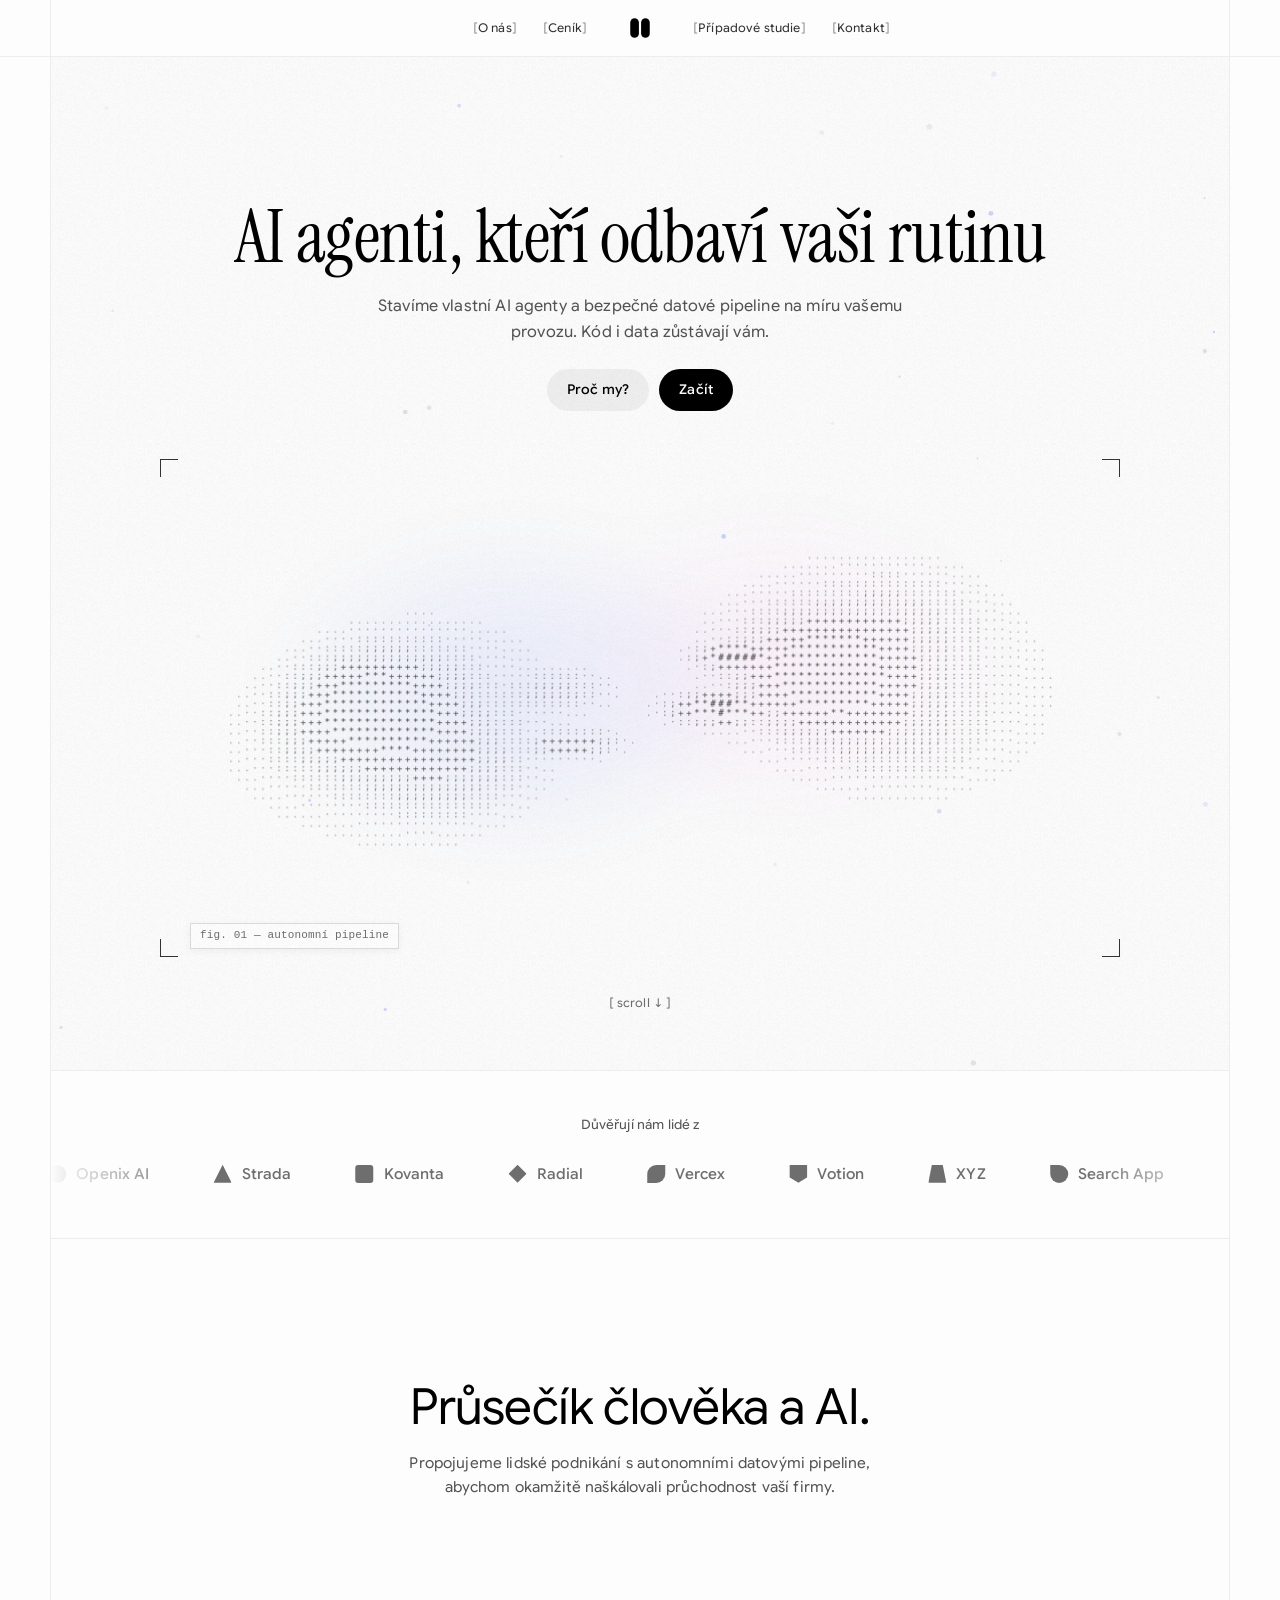
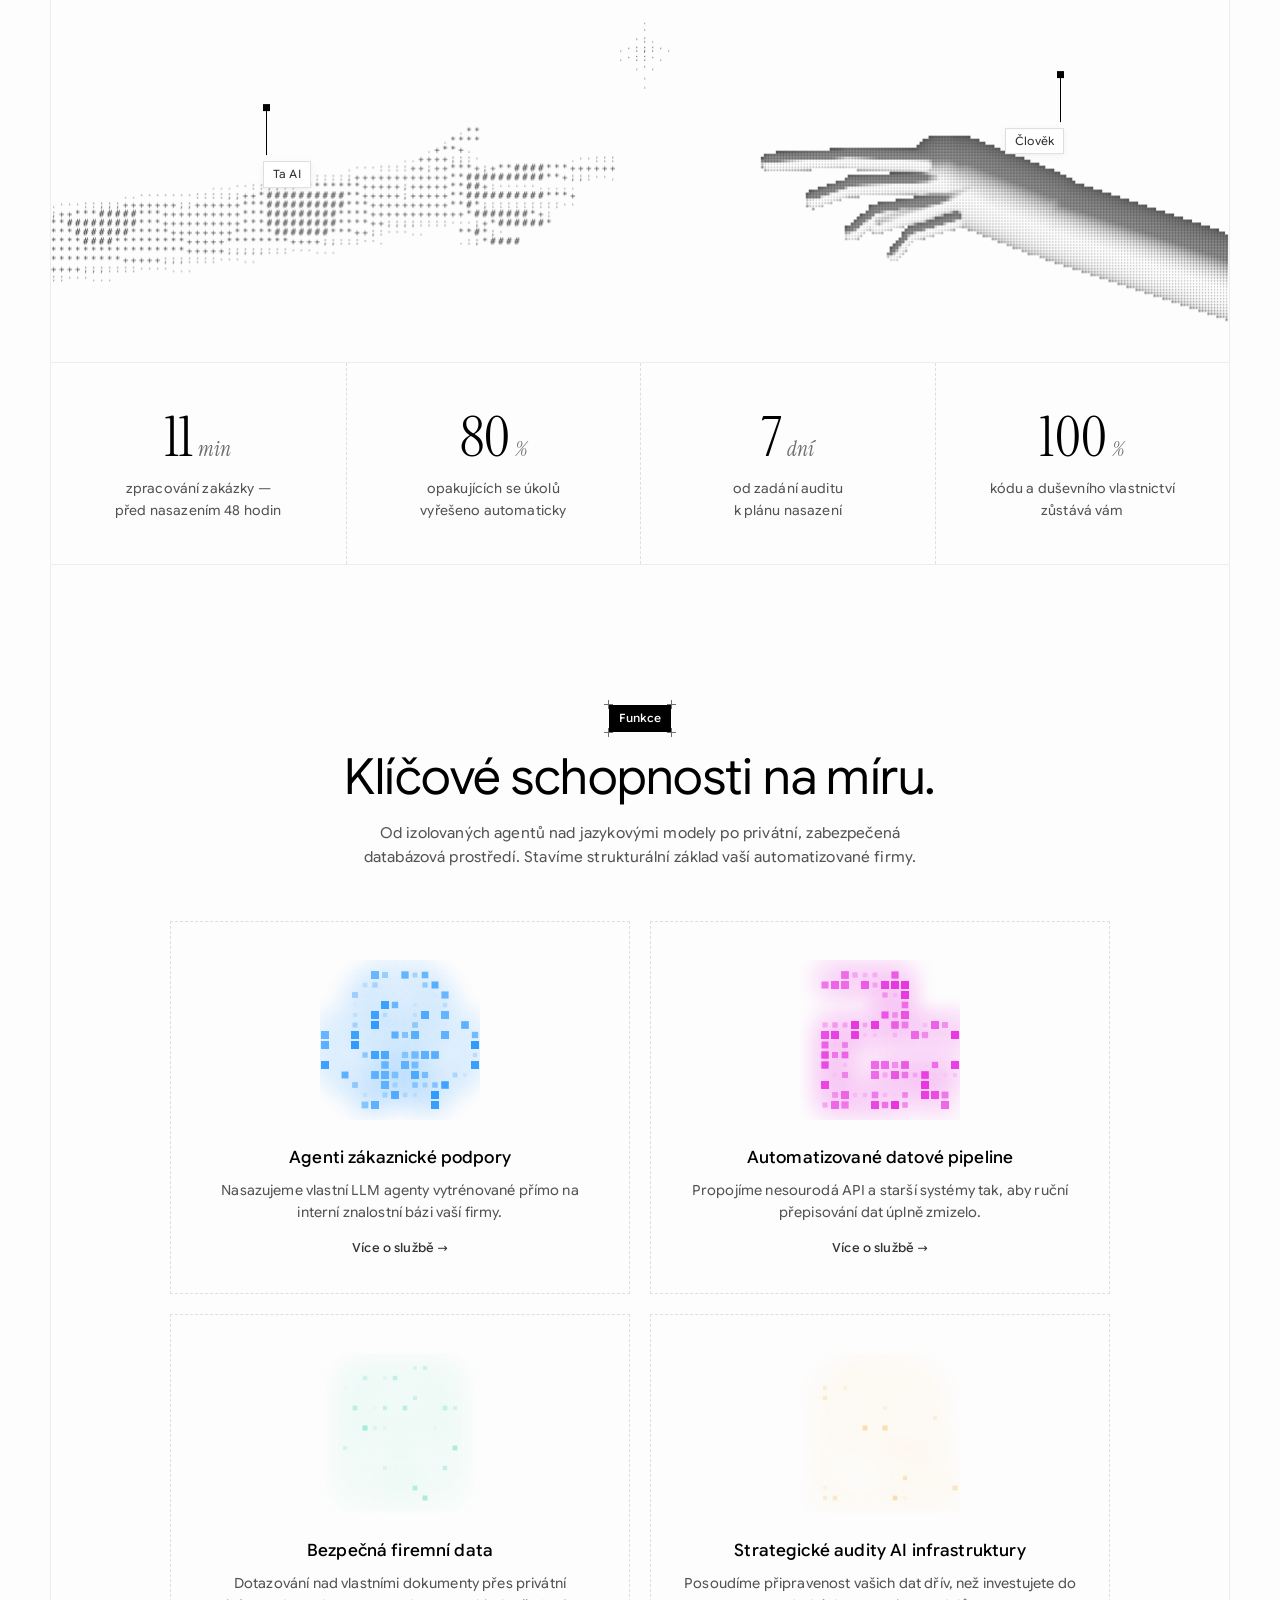
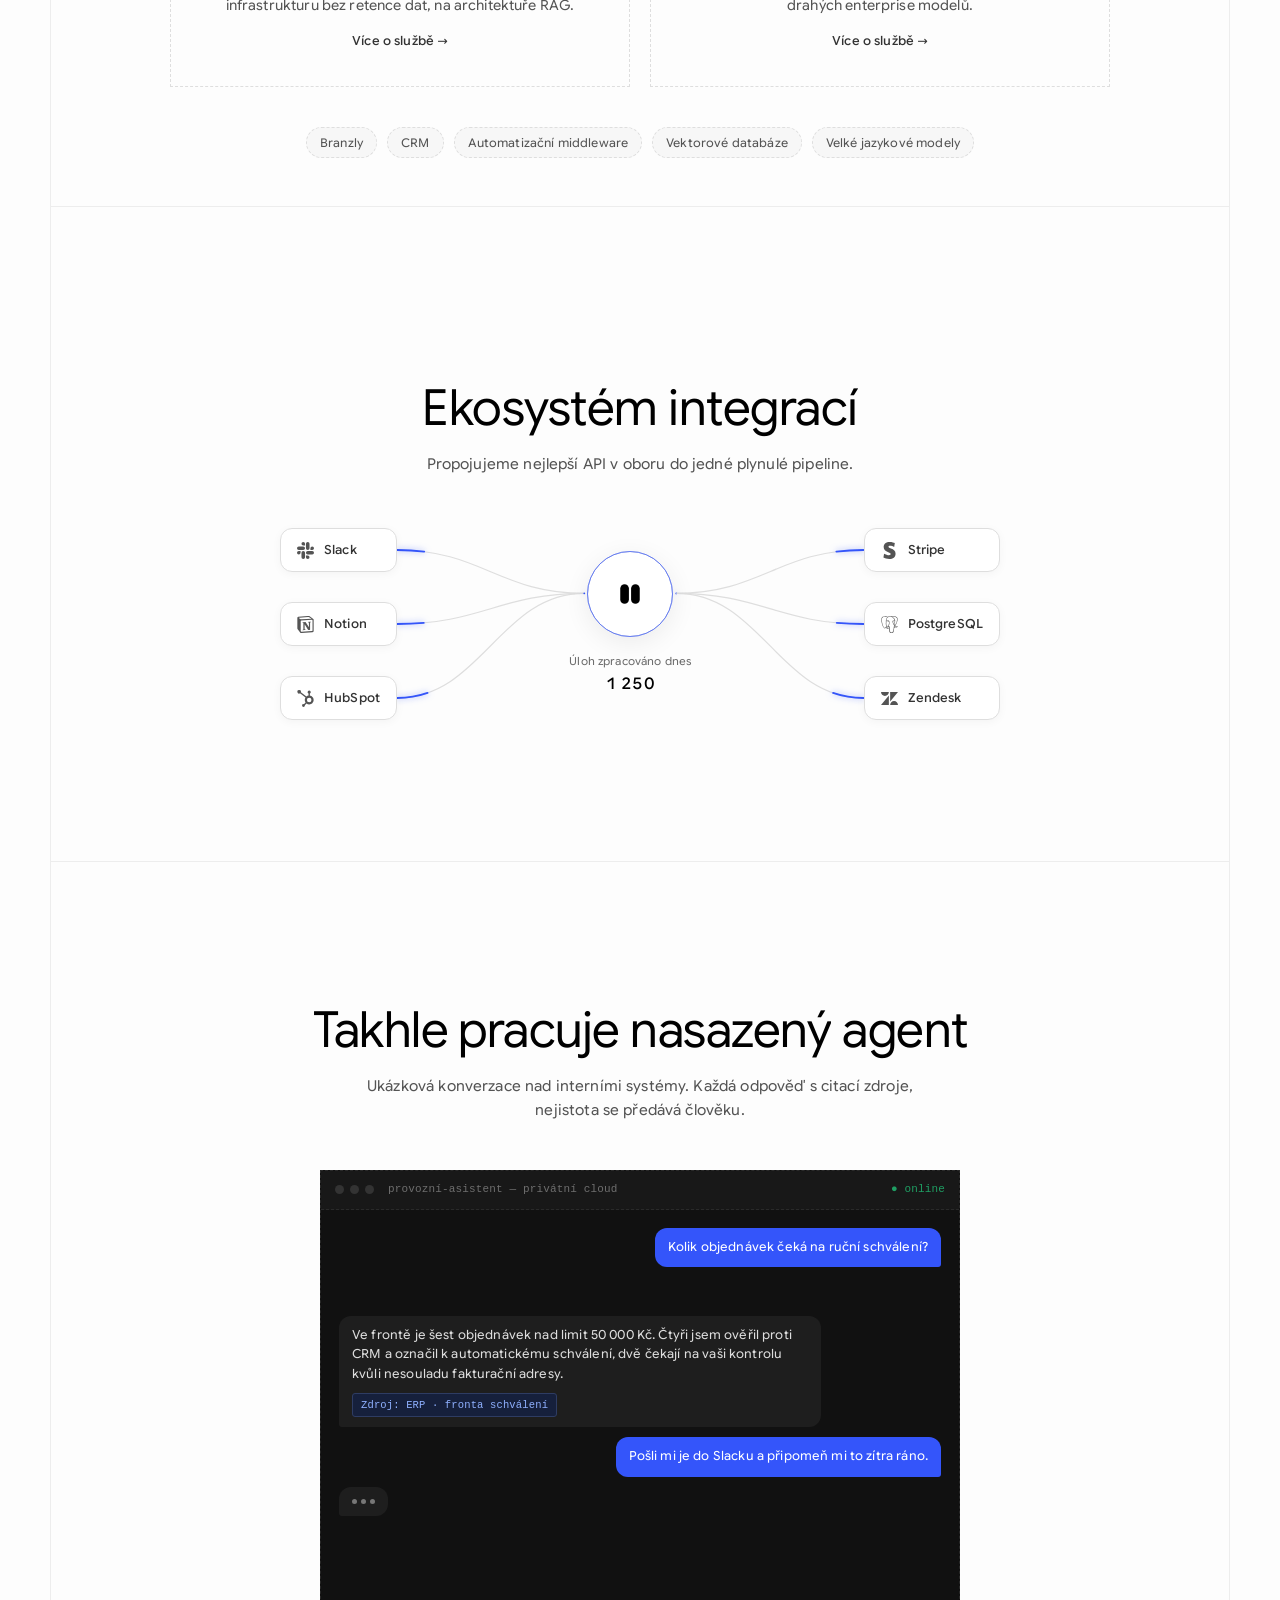
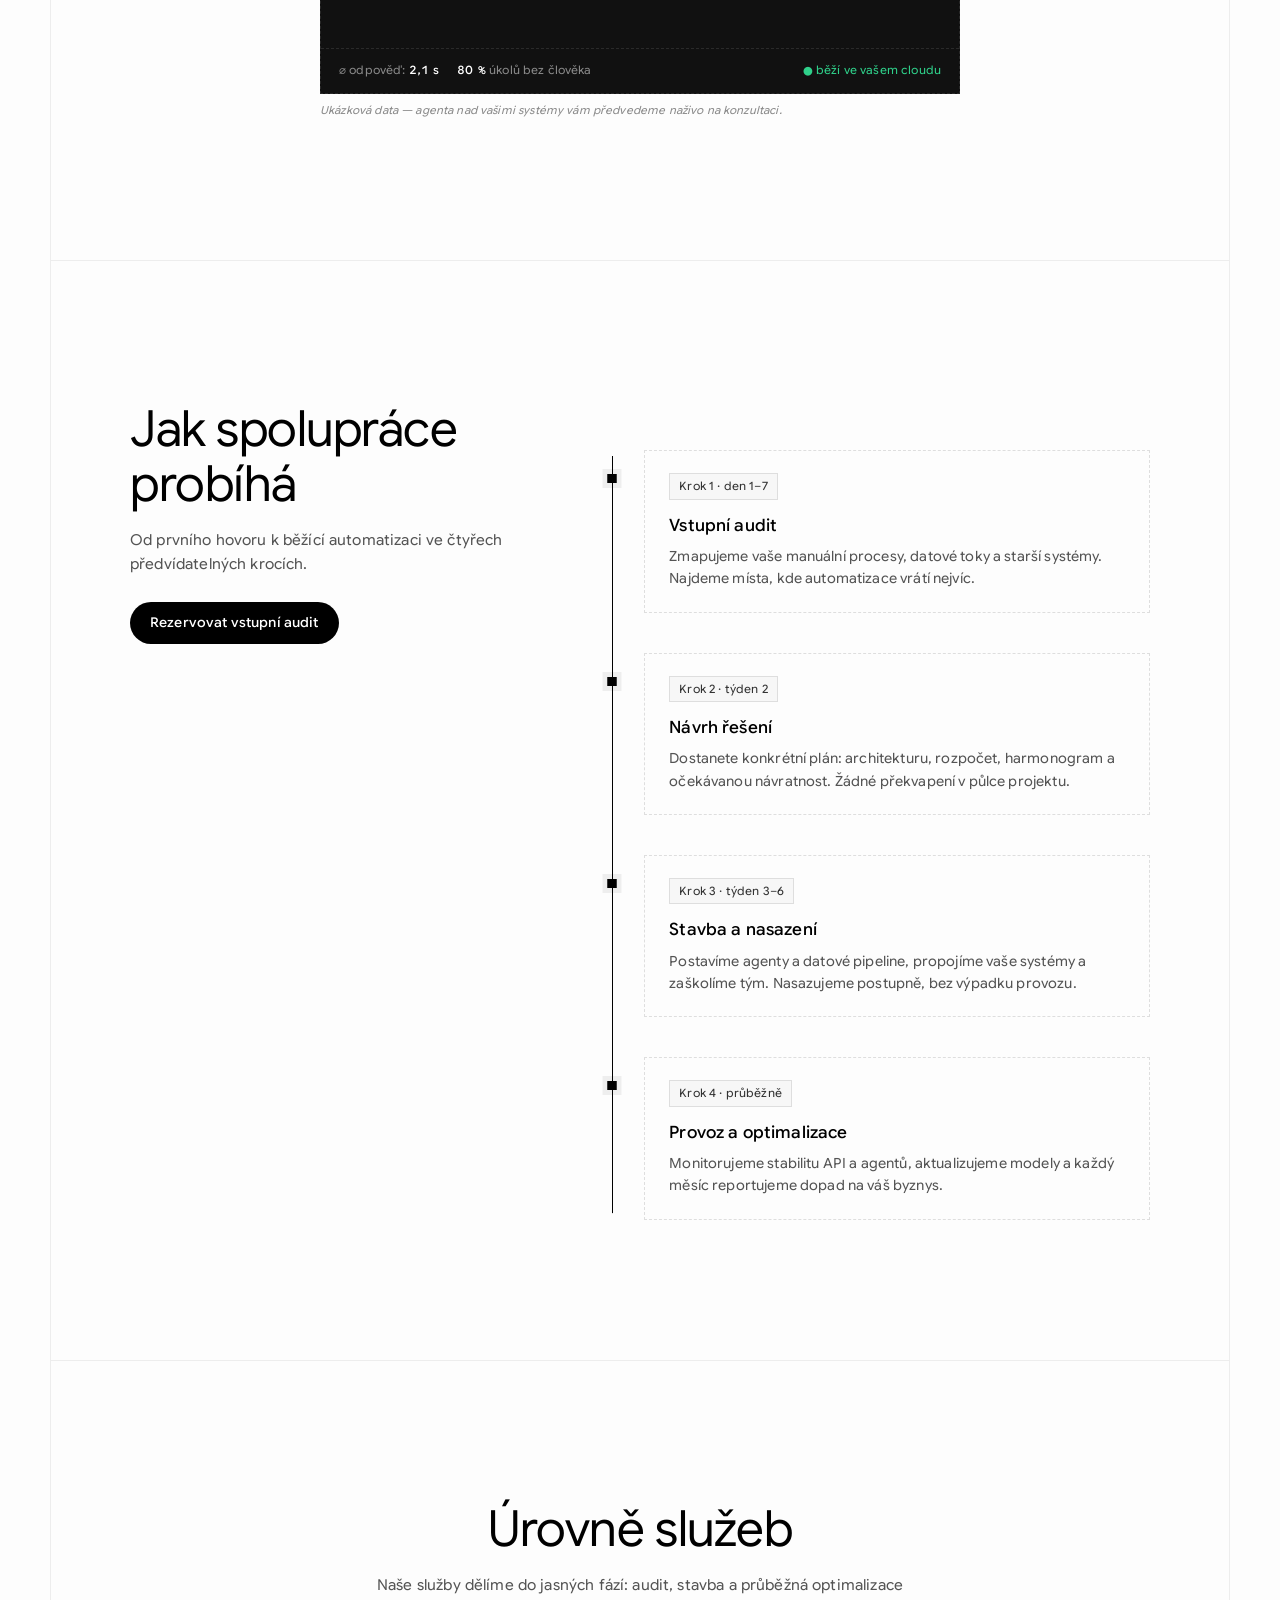
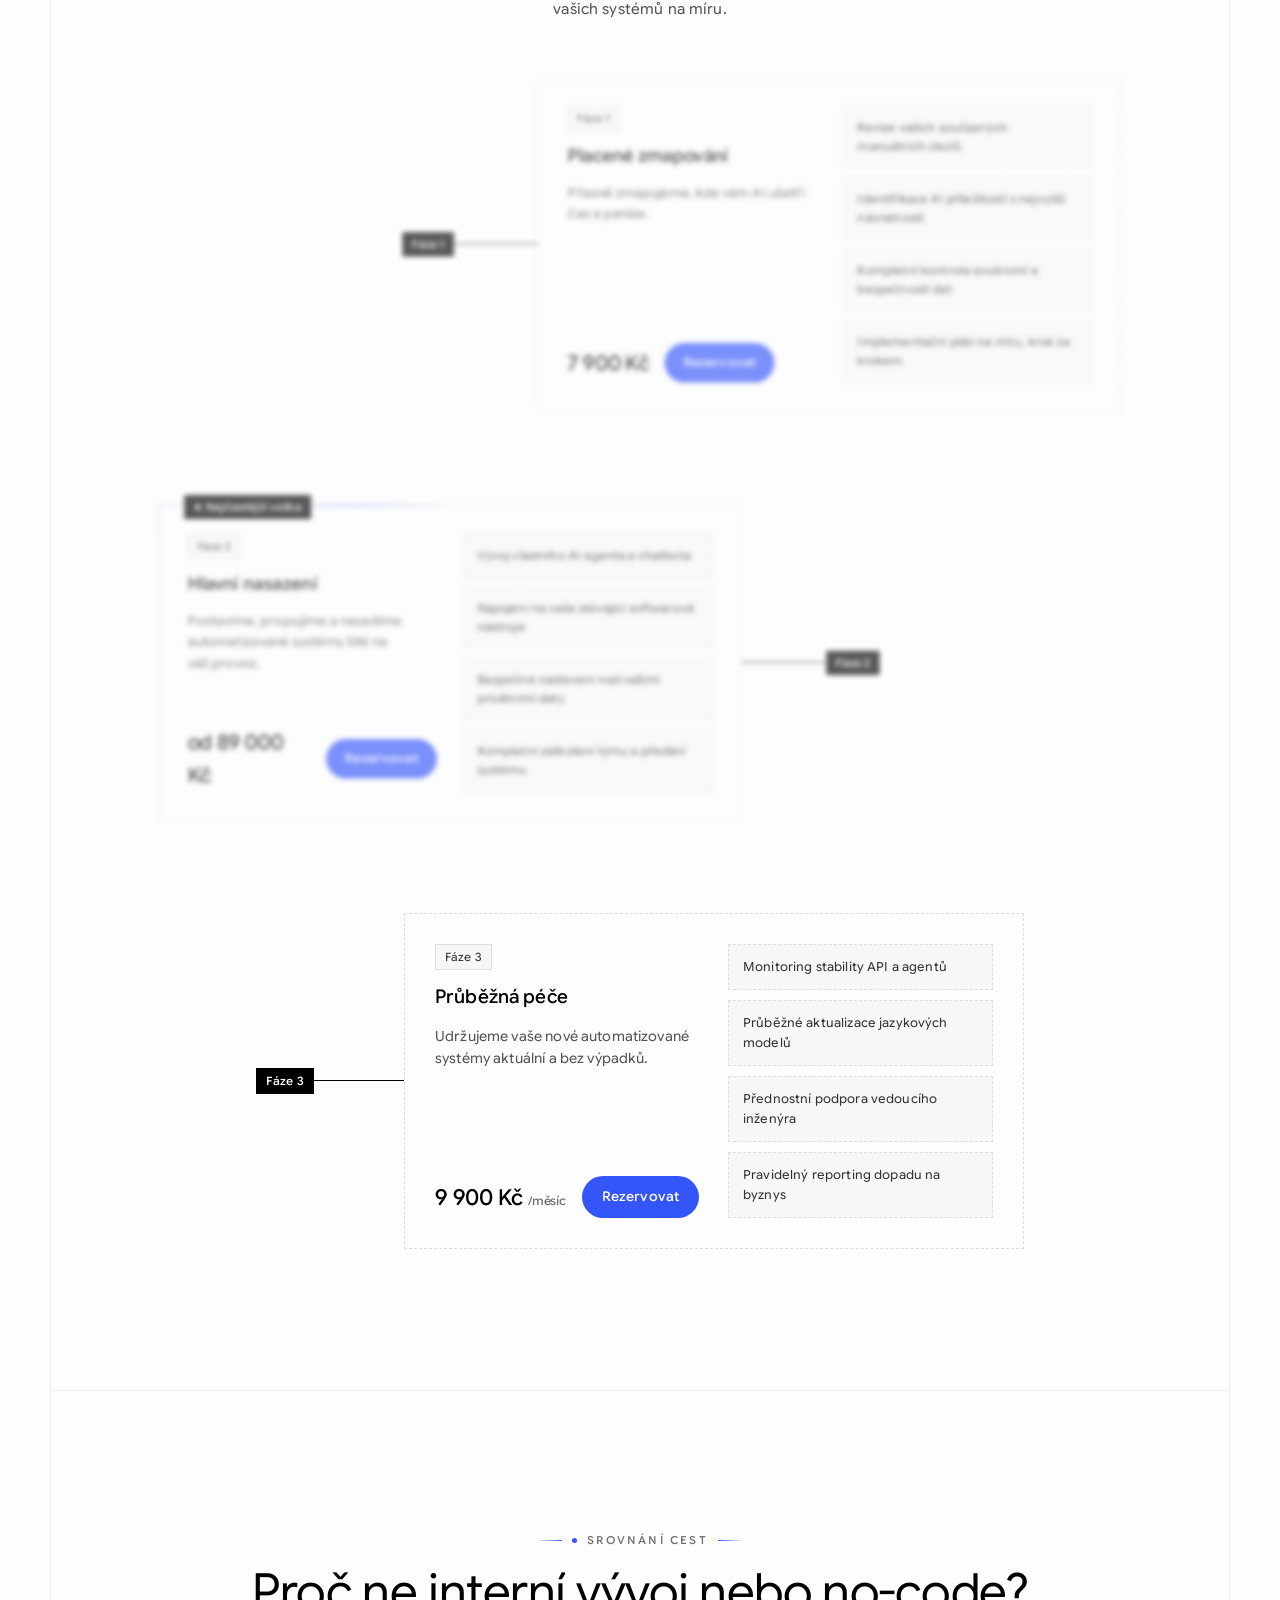
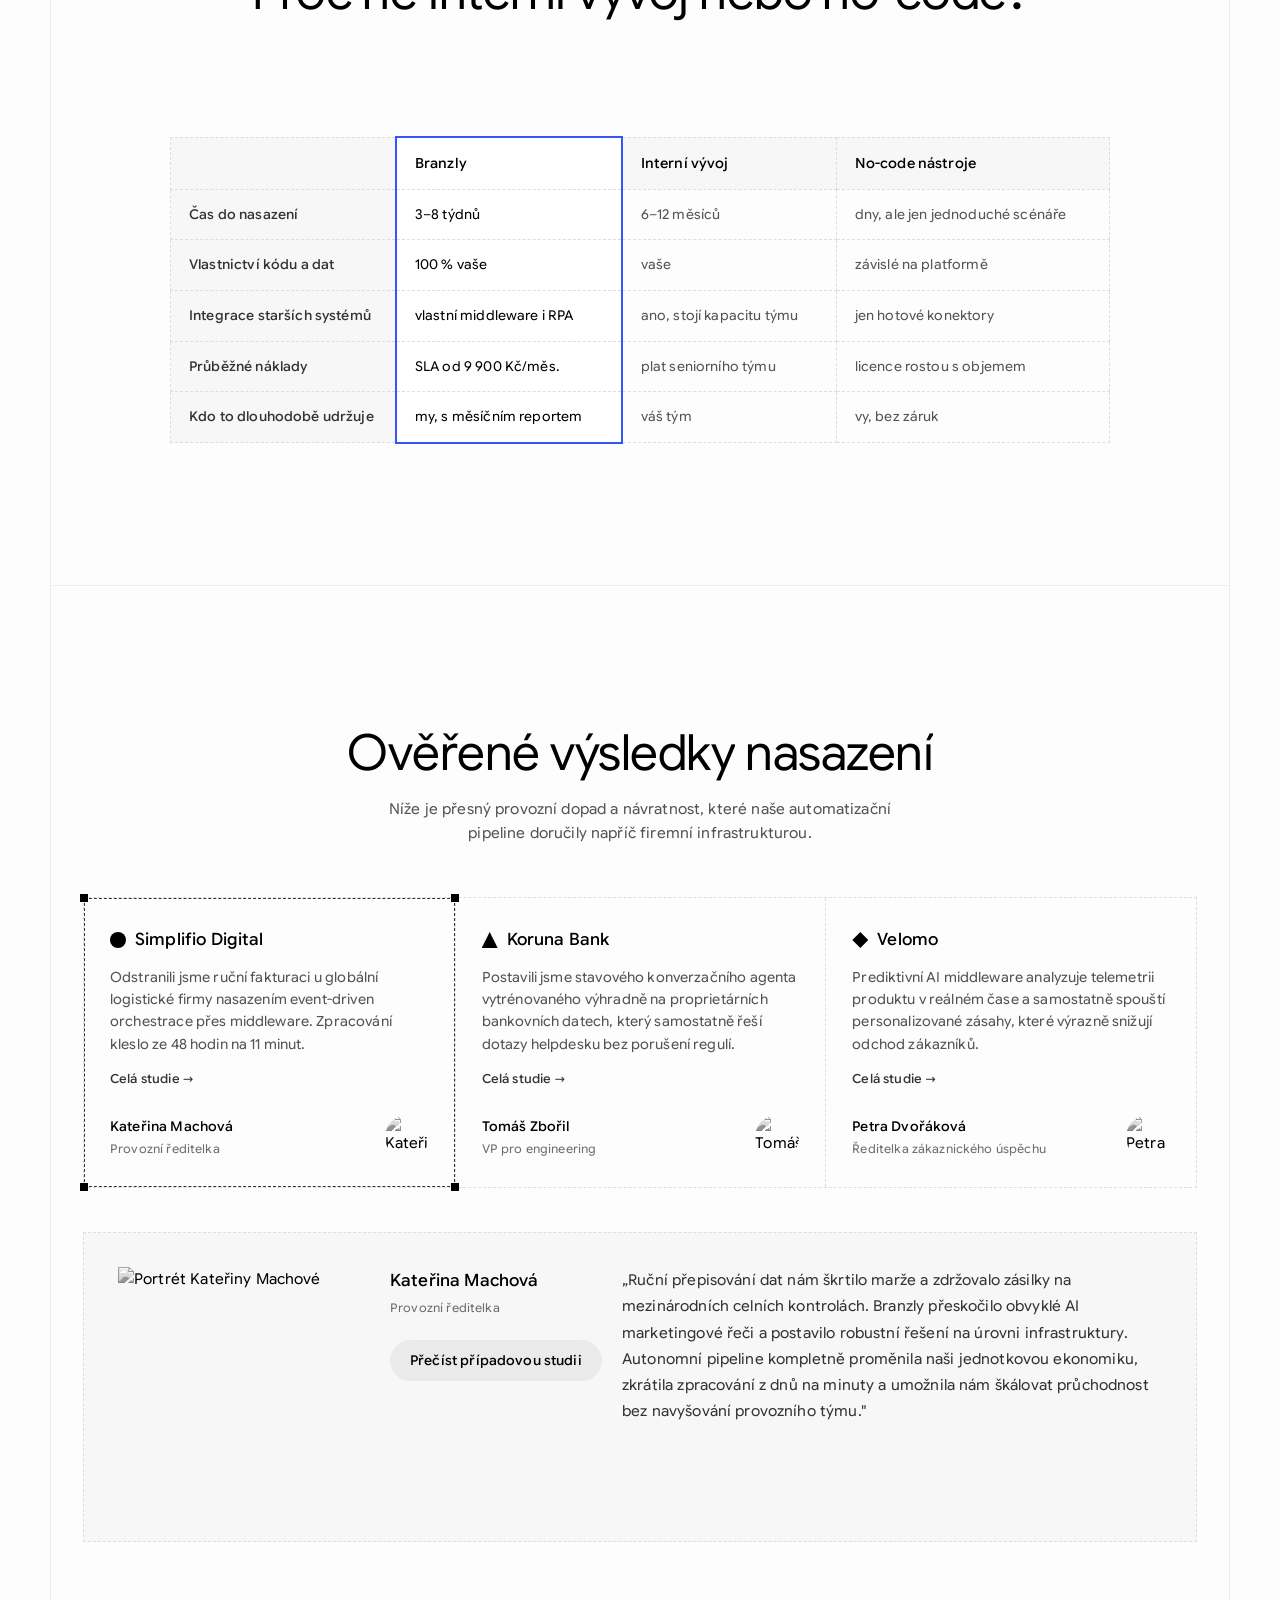
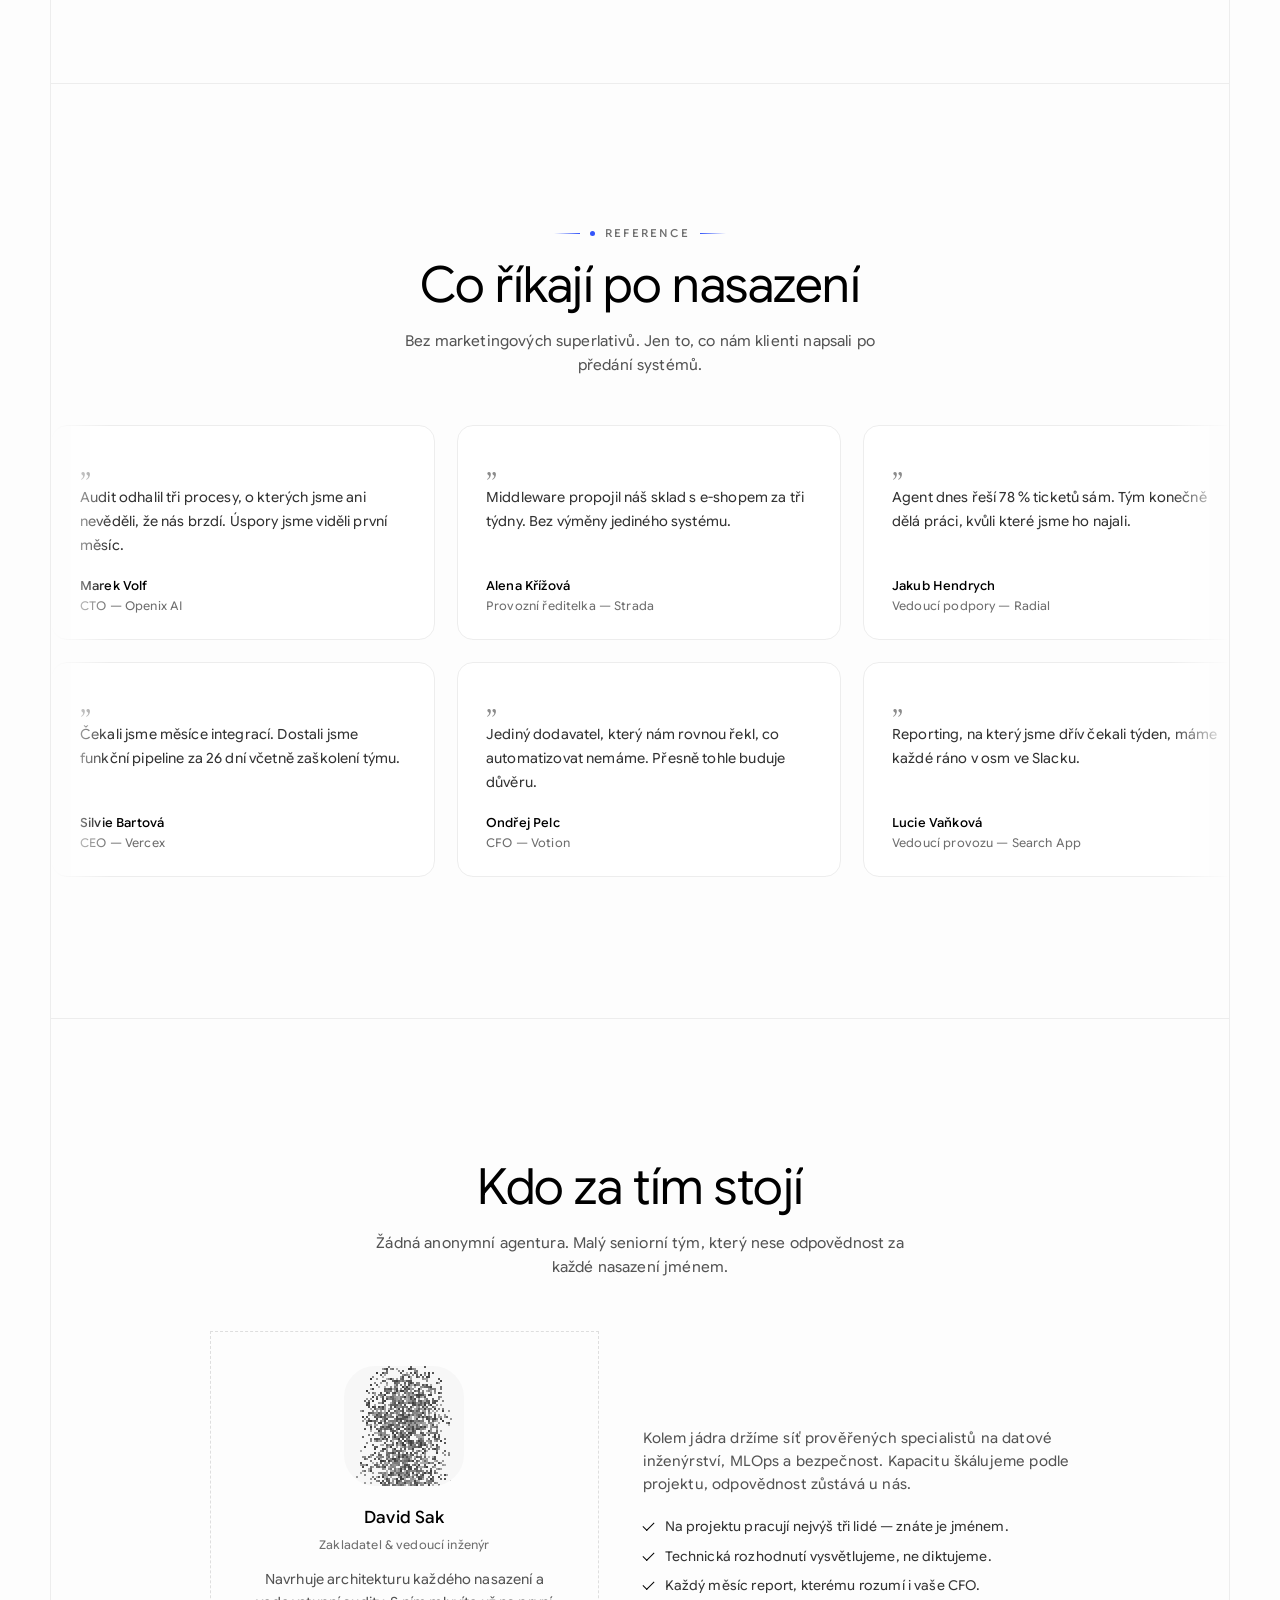
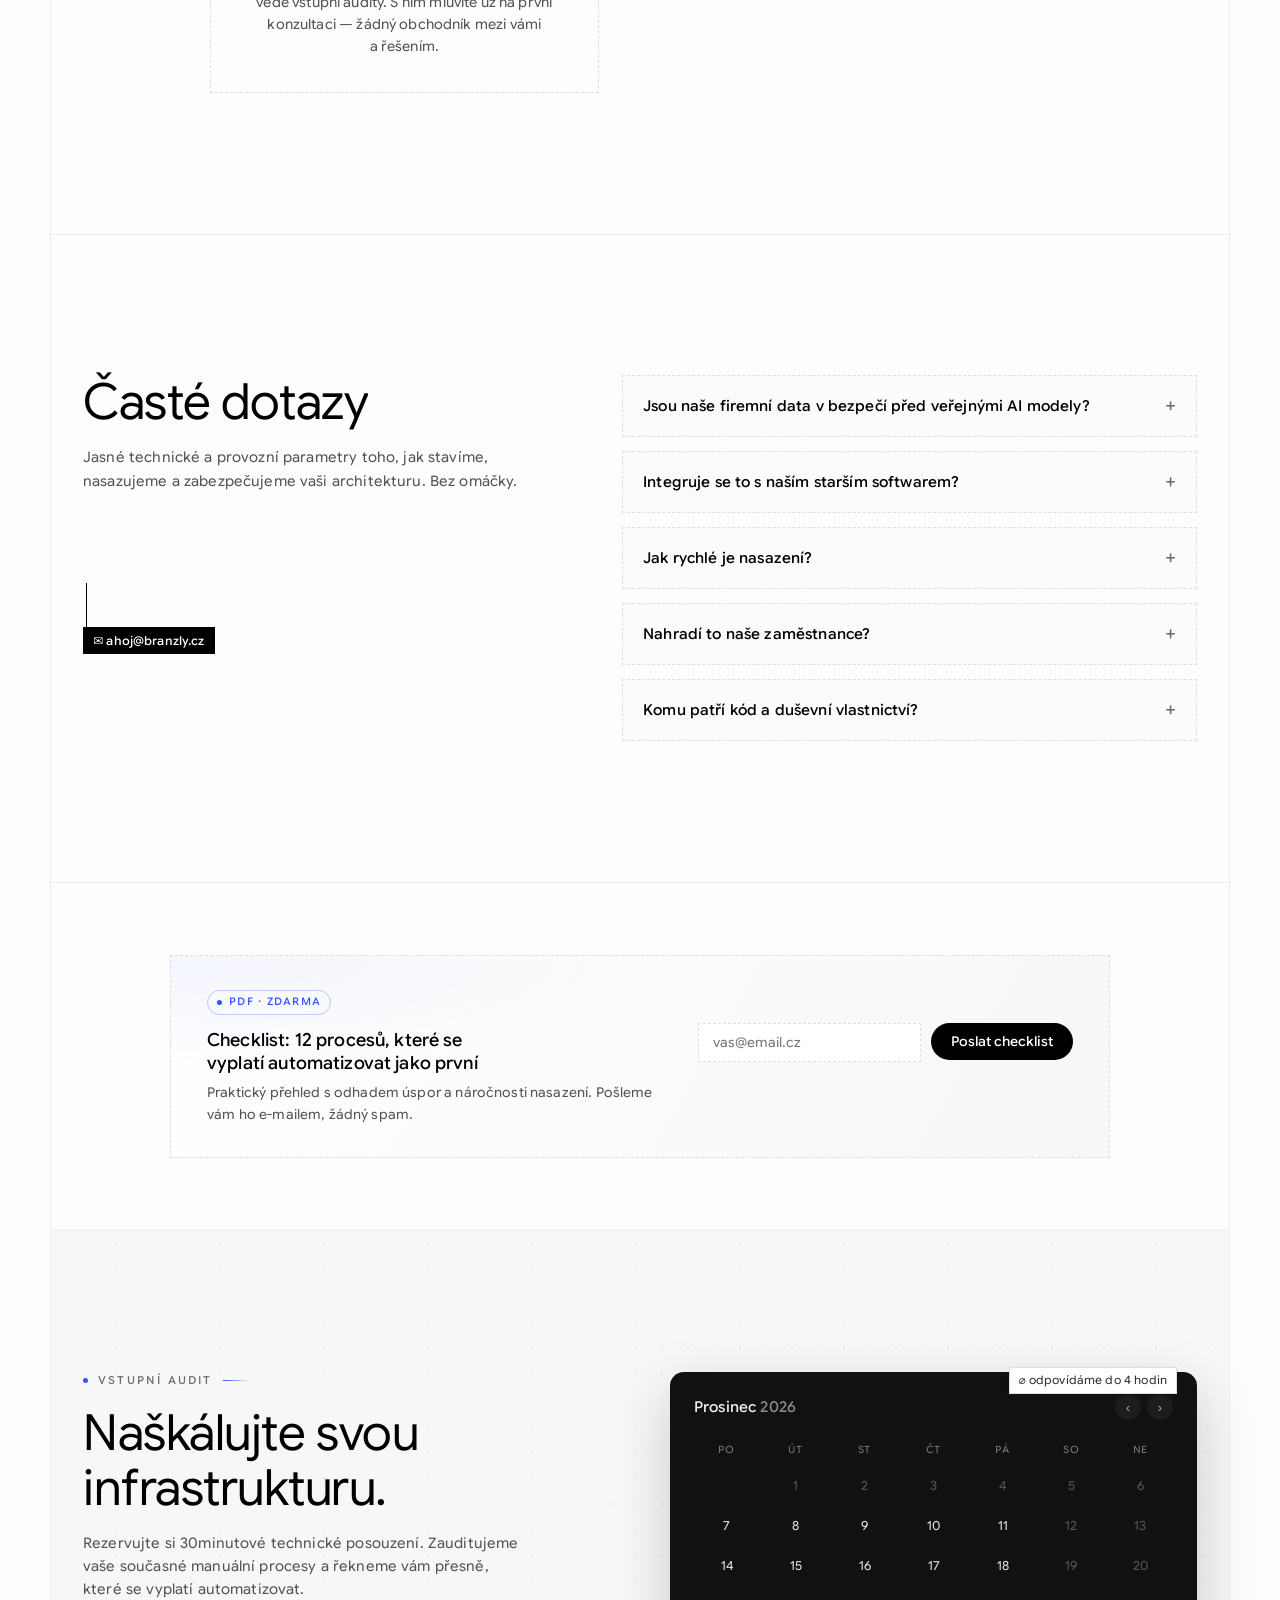
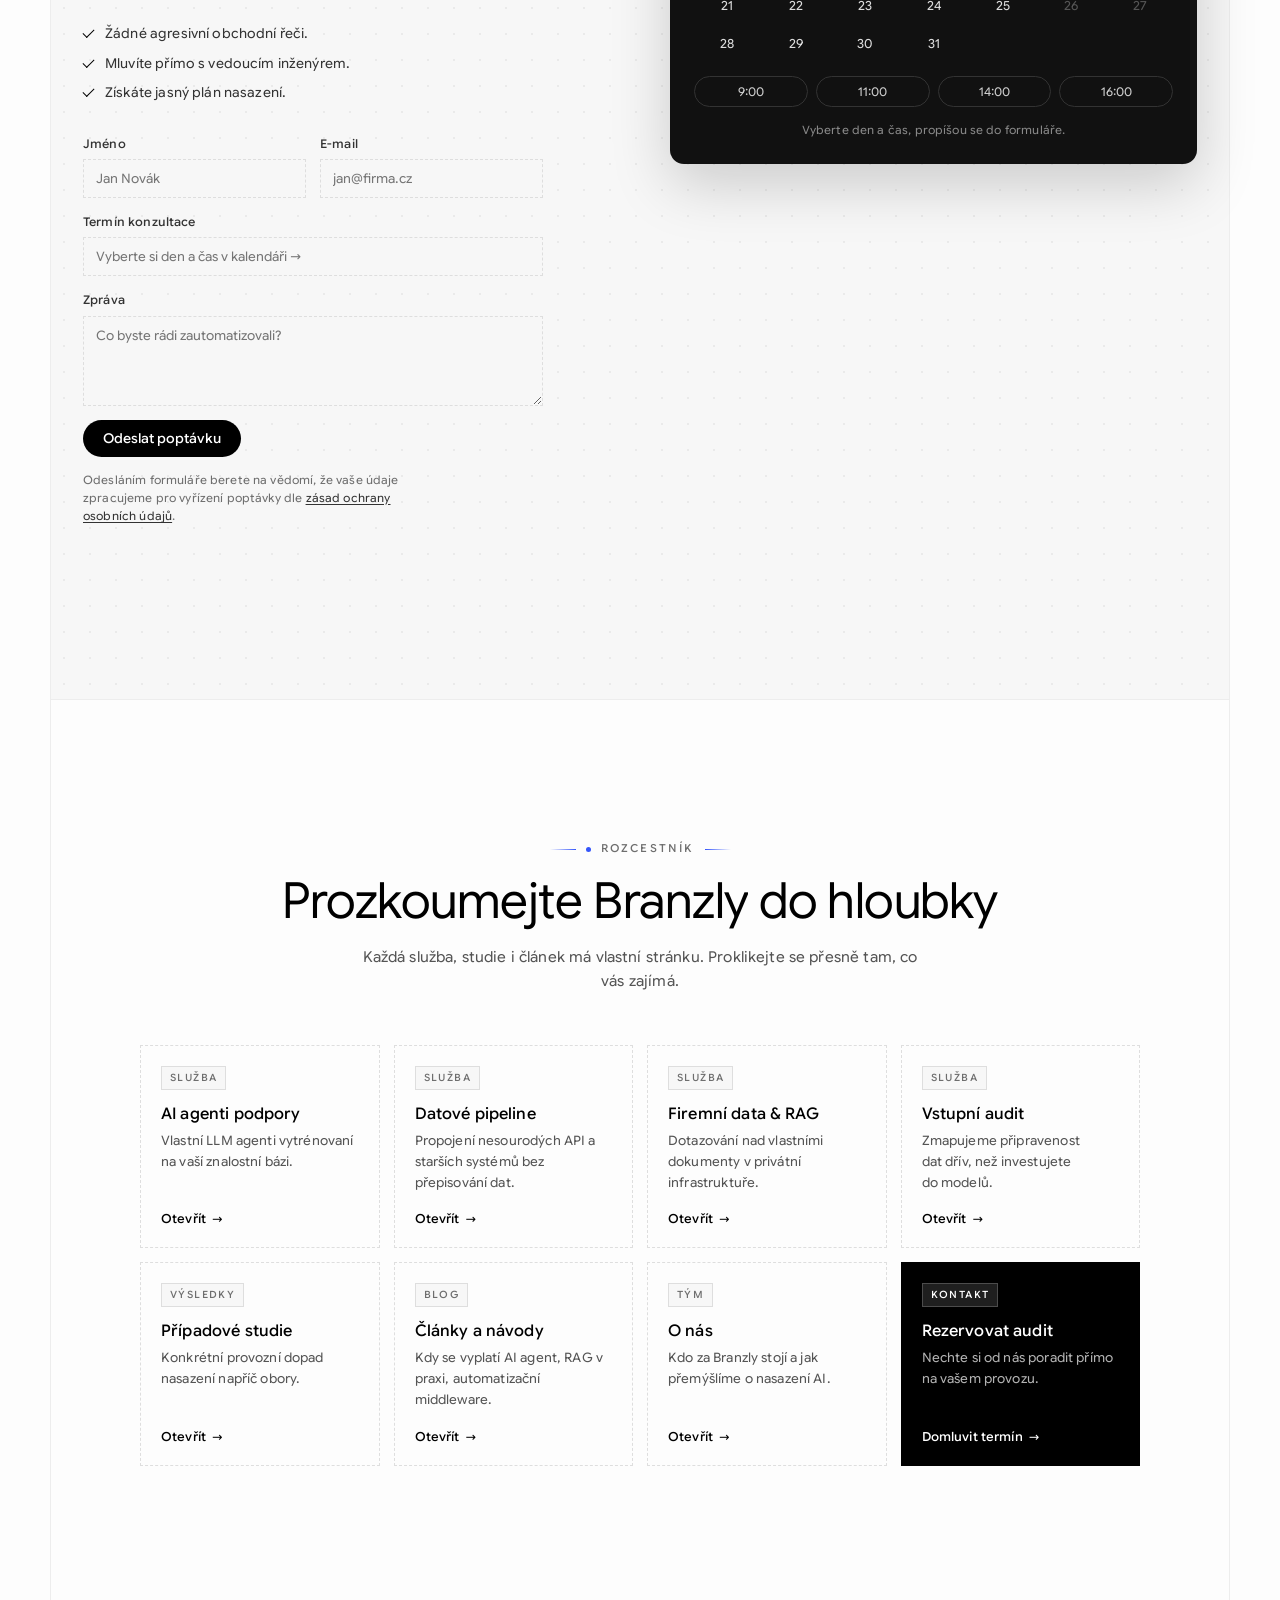
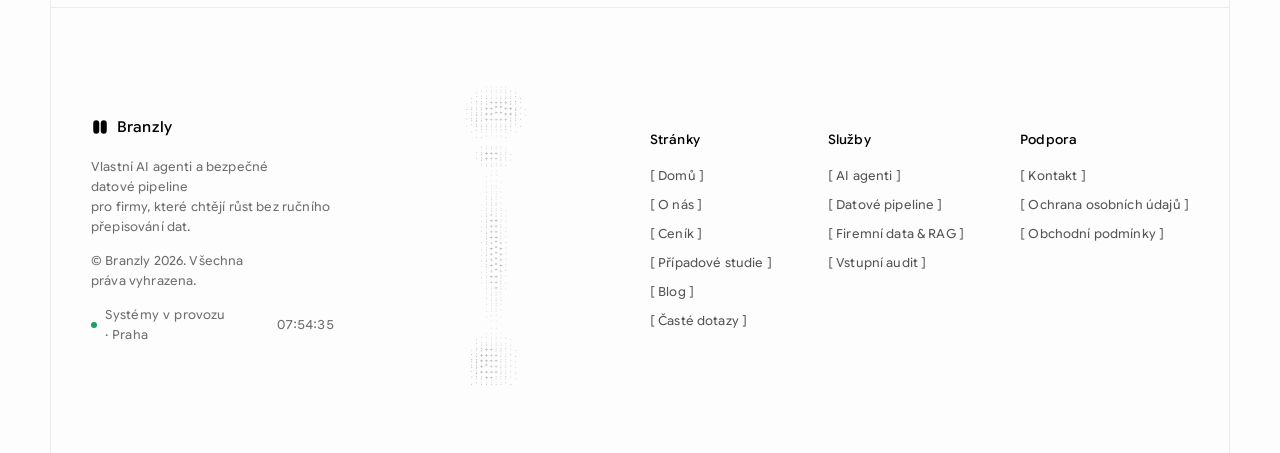
==== commit 2fb69068: "Go-live doladění: mobilní rozcestník, sitemap, theme-color - Rozcestník se na mobilu nezalamoval (ko" ====
--- a/index.html
+++ b/index.html
@@ -3,6 +3,7 @@
 <head>
   <meta charset="UTF-8" />
   <meta name="viewport" content="width=device-width, initial-scale=1.0" />
+  <meta name="theme-color" content="#fdfdfd" />
   <title>Branzly — AI agenti a automatizace firemních procesů na míru</title>
   <meta name="description" content="Stavíme vlastní AI agenty a bezpečné datové pipeline na míru vašemu provozu. Audit za 7 dní, nasazení bez výpadku, kód i data zůstávají vám." />
   <link rel="canonical" href="https://branzly.cz/" />
--- a/style.css
+++ b/style.css
@@ -68,6 +68,9 @@
 
 /* ===== BUTTONS (pill 18px) ===== */
 .btn {
+  position: relative;
+  overflow: hidden;
+  isolation: isolate;
   display: inline-flex;
   align-items: center;
   justify-content: center;
@@ -78,17 +81,33 @@
   border-radius: 22px;
   border: 0;
   cursor: pointer;
-  transition: transform 0.15s var(--ease), background 0.2s, opacity 0.2s;
+  transition: transform 0.22s var(--ease), background 0.2s, opacity 0.2s, box-shadow 0.28s var(--ease);
   white-space: nowrap;
 }
-.btn:hover { transform: translateY(-1px); }
-.btn:active { transform: translateY(0) scale(0.98); }
+/* přejezd světelného odlesku přes tlačítko při hoveru (nahrazuje magnetický efekt) */
+.btn::after {
+  content: "";
+  position: absolute;
+  top: 0;
+  left: -85%;
+  width: 55%;
+  height: 100%;
+  z-index: -1;
+  background: linear-gradient(120deg, transparent 0%, rgba(255, 255, 255, 0.42) 50%, transparent 100%);
+  transform: skewX(-22deg);
+  pointer-events: none;
+  transition: left 0.6s var(--ease);
+}
+.btn:hover::after { left: 145%; }
+.btn:hover { transform: translateY(-2px); }
+.btn:active { transform: translateY(0) scale(0.97); transition-duration: 0.08s; }
 .btn-black { background: var(--ink); color: #fff; }
-.btn-black:hover { background: #222; }
+.btn-black:hover { background: #1a1a1a; box-shadow: 0 10px 24px rgba(0, 0, 0, 0.26); }
 .btn-gray { background: rgba(0, 0, 0, 0.05); color: var(--ink); }
-.btn-gray:hover { background: rgba(0, 0, 0, 0.09); }
+.btn-gray:hover { background: rgba(0, 0, 0, 0.09); box-shadow: 0 8px 18px rgba(0, 0, 0, 0.10); }
+.btn-gray::after { background: linear-gradient(120deg, transparent 0%, rgba(0, 0, 0, 0.06) 50%, transparent 100%); }
 .btn-blue { background: var(--blue); color: #fff; }
-.btn-blue:hover { background: var(--blue-dark); }
+.btn-blue:hover { background: var(--blue-dark); box-shadow: 0 10px 26px rgba(52, 85, 250, 0.38); }
 
 /* ===== CHIPS & ANNOTATIONS ===== */
 .chip-black {
@@ -1341,9 +1360,6 @@
 .acc-action.auto { color: var(--blue); }
 .acc-action.crit { color: #c43c3c; }
 
-@media (max-width: 520px) {
-  .explore-grid { grid-template-columns: 1fr; }
-}
 @media (max-width: 560px) {
   .bh-node span { display: none; }
   .bh-node { padding: 11px; }
@@ -1532,7 +1548,6 @@
 
   .hero, .features, .ecosystem, .pricing, .cases, .faq, .cta, .explore { padding-left: 20px; padding-right: 20px; }
   .refs > h3, .refs > .section-sub { padding-left: 20px; padding-right: 20px; }
-  .explore-grid { grid-template-columns: 1fr 1fr; }
   .intersection h3, .intersection .section-sub { padding: 0 20px; }
 
   .feature-grid { grid-template-columns: 1fr; }
@@ -1676,7 +1691,9 @@
   max-width: 1000px;
   margin: 52px auto 0;
   display: grid;
-  grid-template-columns: repeat(4, 1fr);
+  /* auto-fill se přizpůsobí šířce sám (4 → 2 → 1 sloupec) bez závislosti
+     na pořadí media queries; min(100%, 220px) zamezí přetečení na úzkém mobilu */
+  grid-template-columns: repeat(auto-fill, minmax(min(100%, 220px), 1fr));
   gap: 14px;
 }
 .explore-card {
@@ -1830,4 +1847,6 @@
   .load, .reveal { opacity: 1; filter: none; transform: none; animation: none; }
   .wi { transform: none; opacity: 1; filter: none; transition: none; }
   .big-quote blockquote .qw { opacity: 1; }
-}
+  .btn::after { display: none; }
+  .btn:hover, .btn:active { transform: none; }
+}
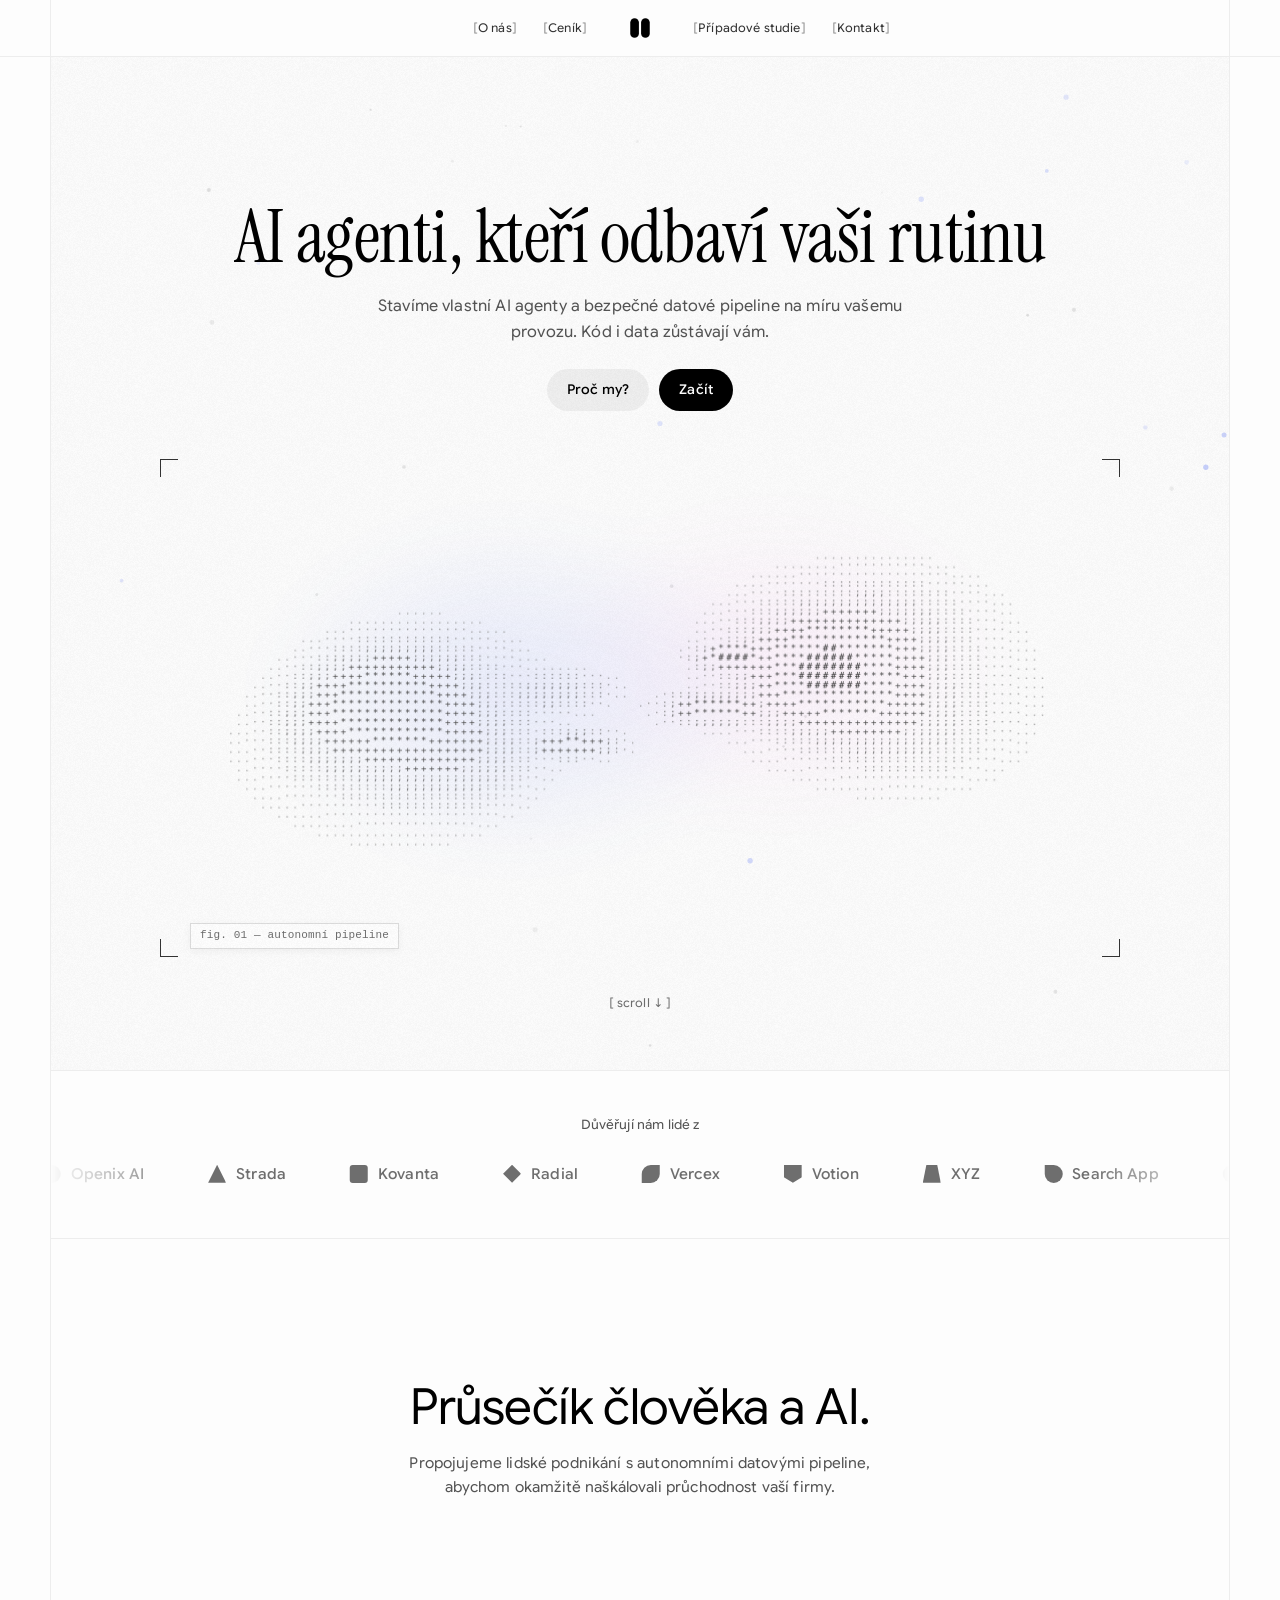
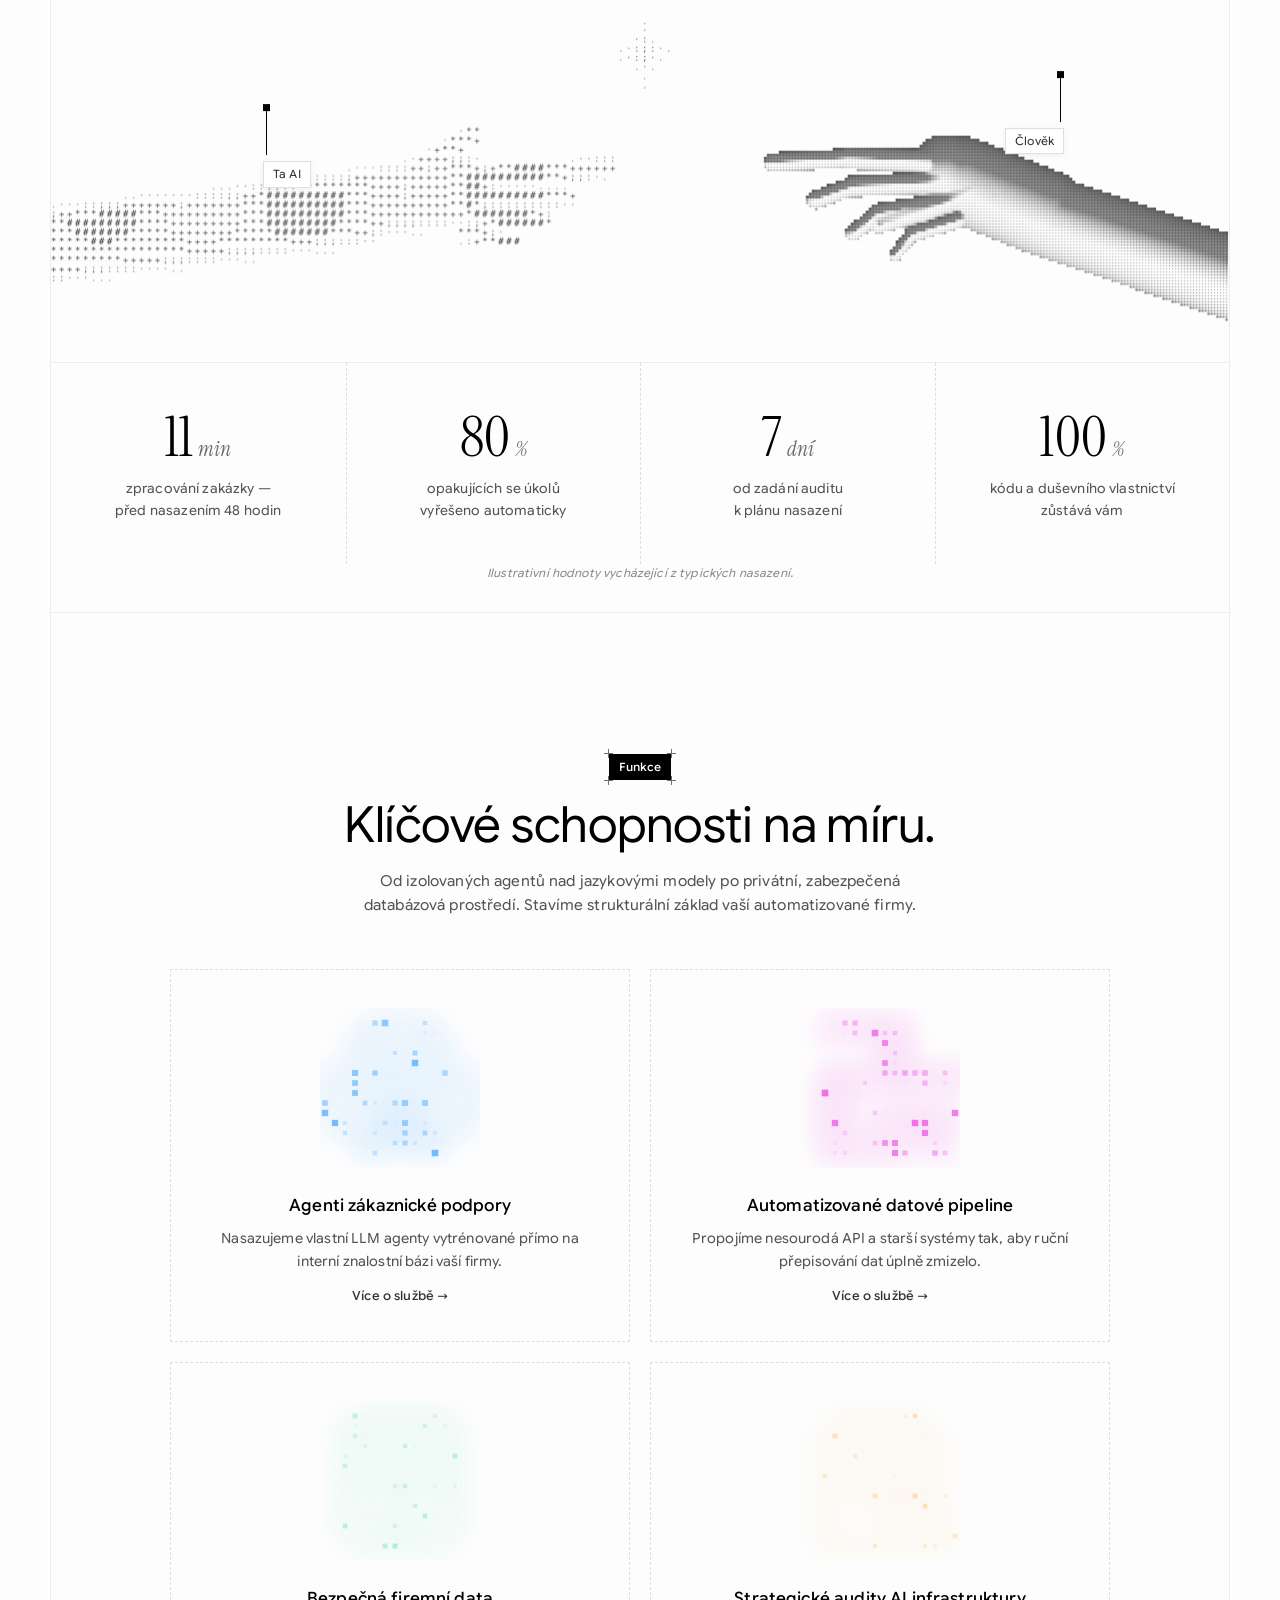
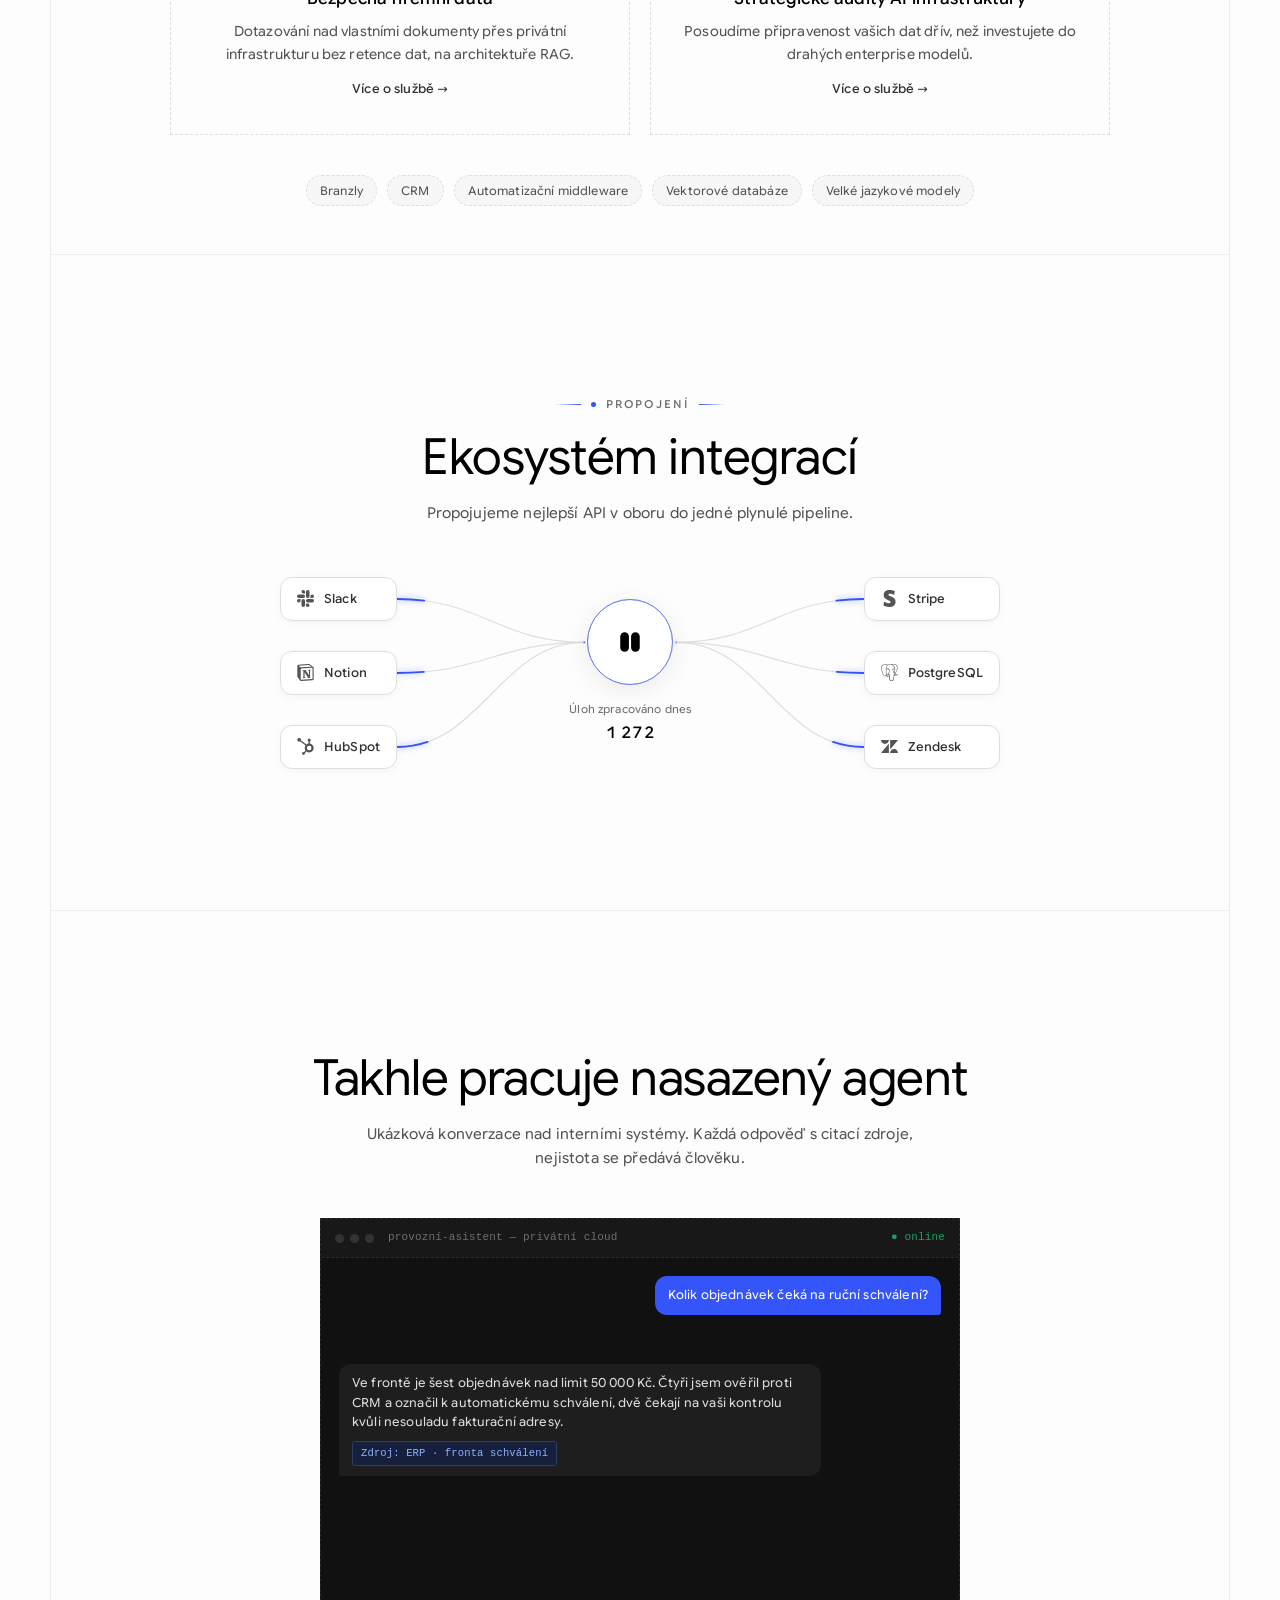
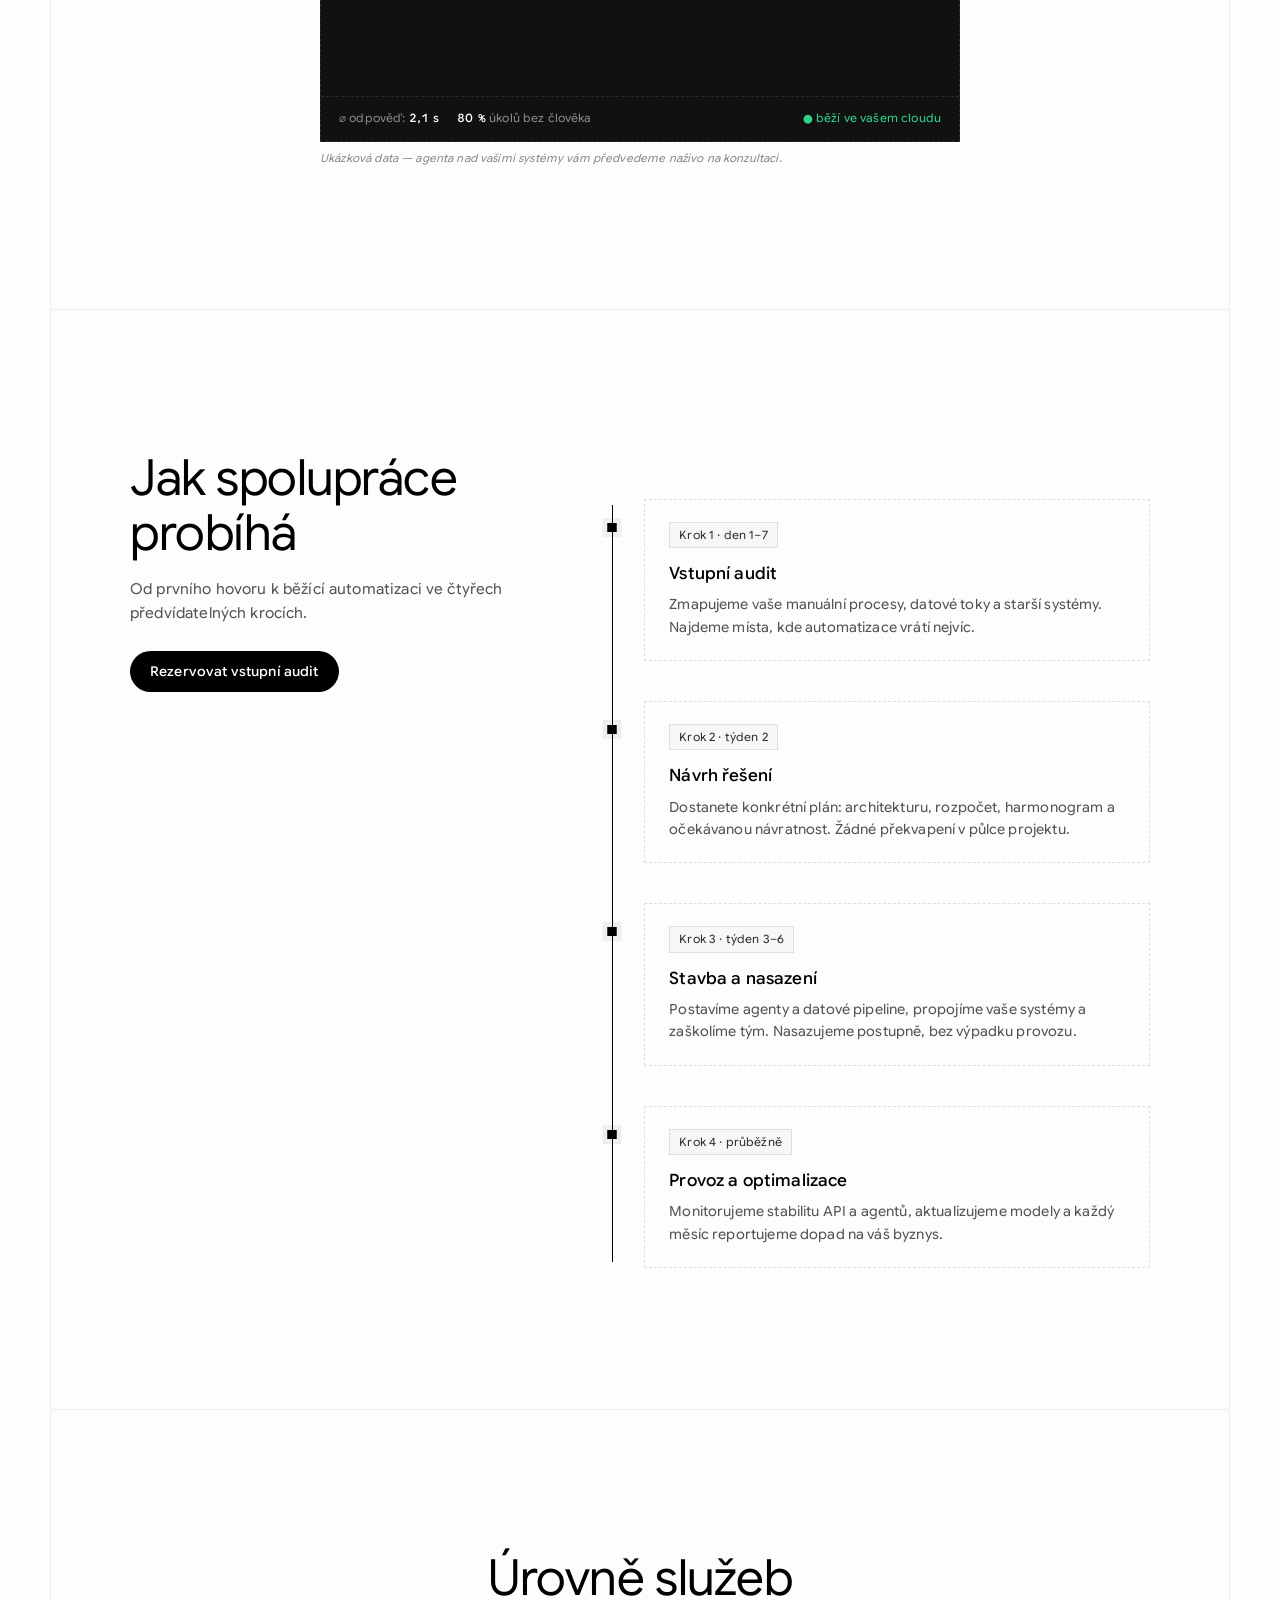
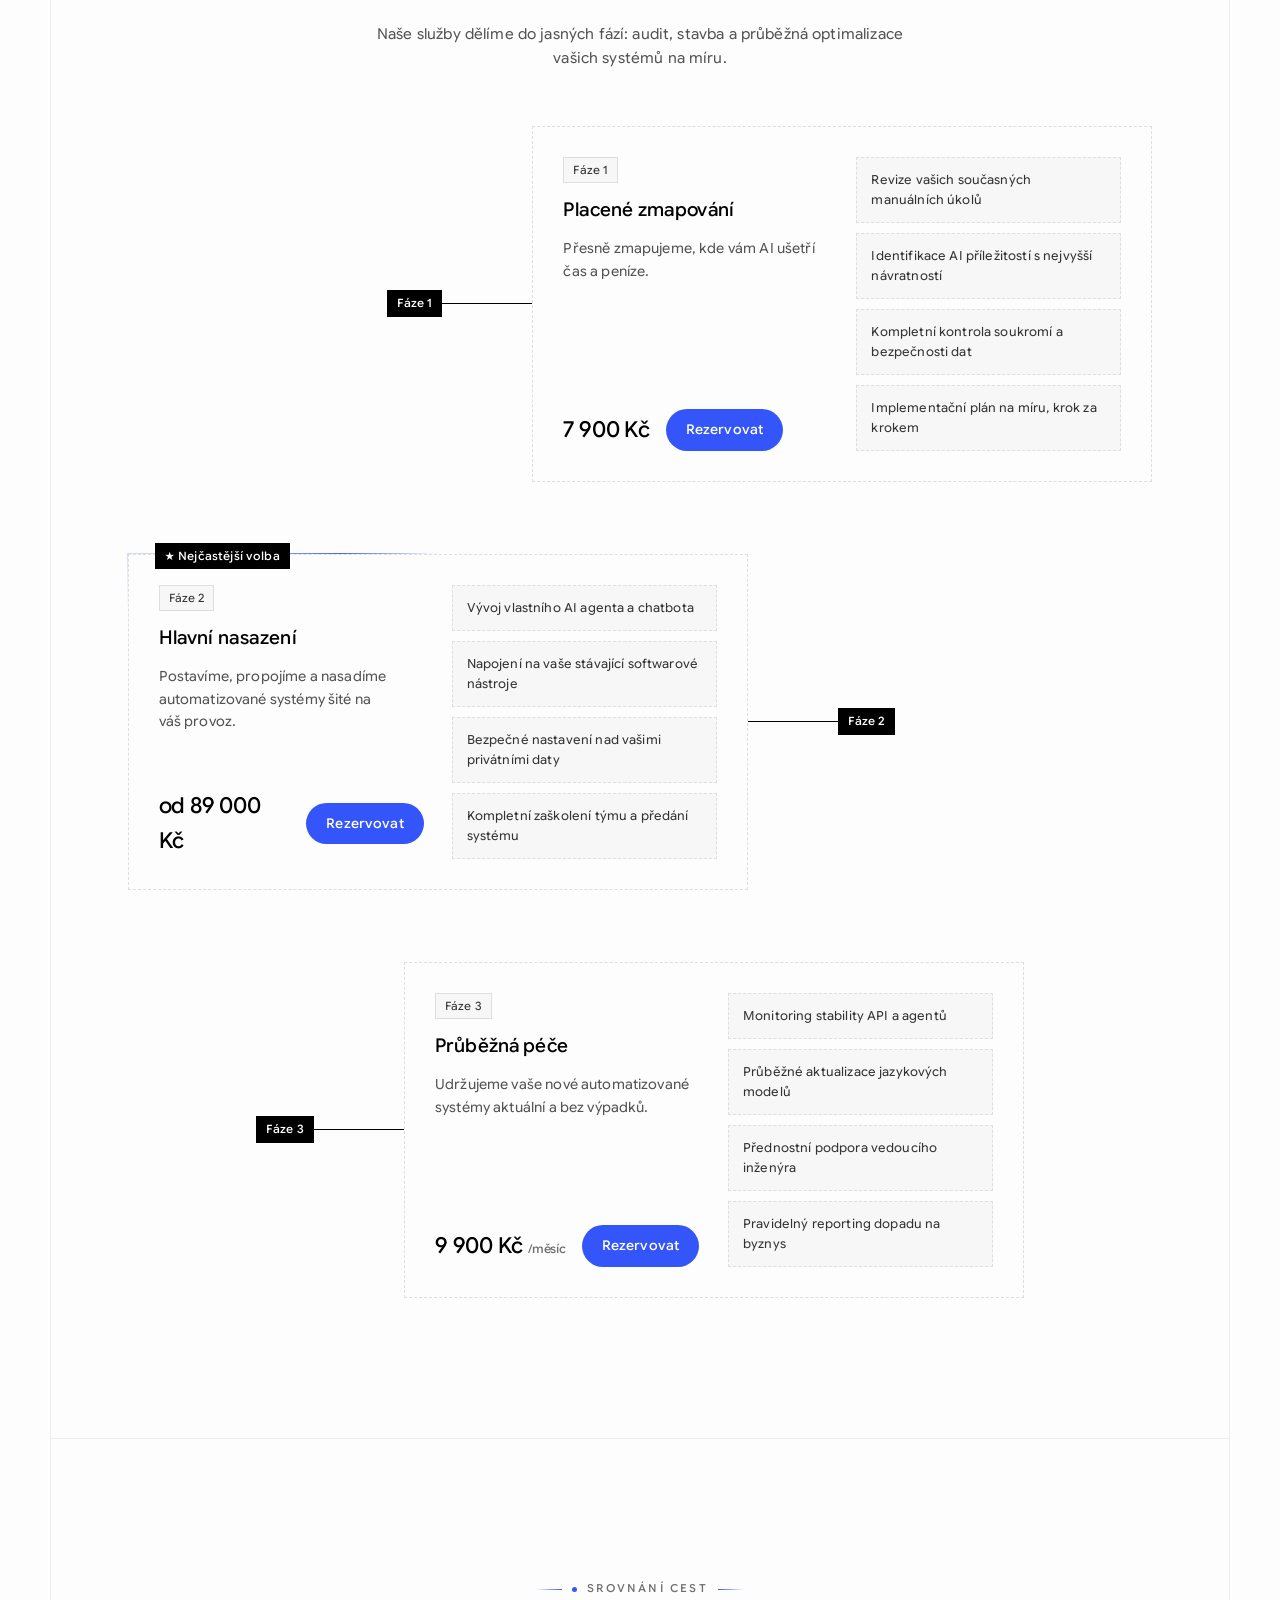
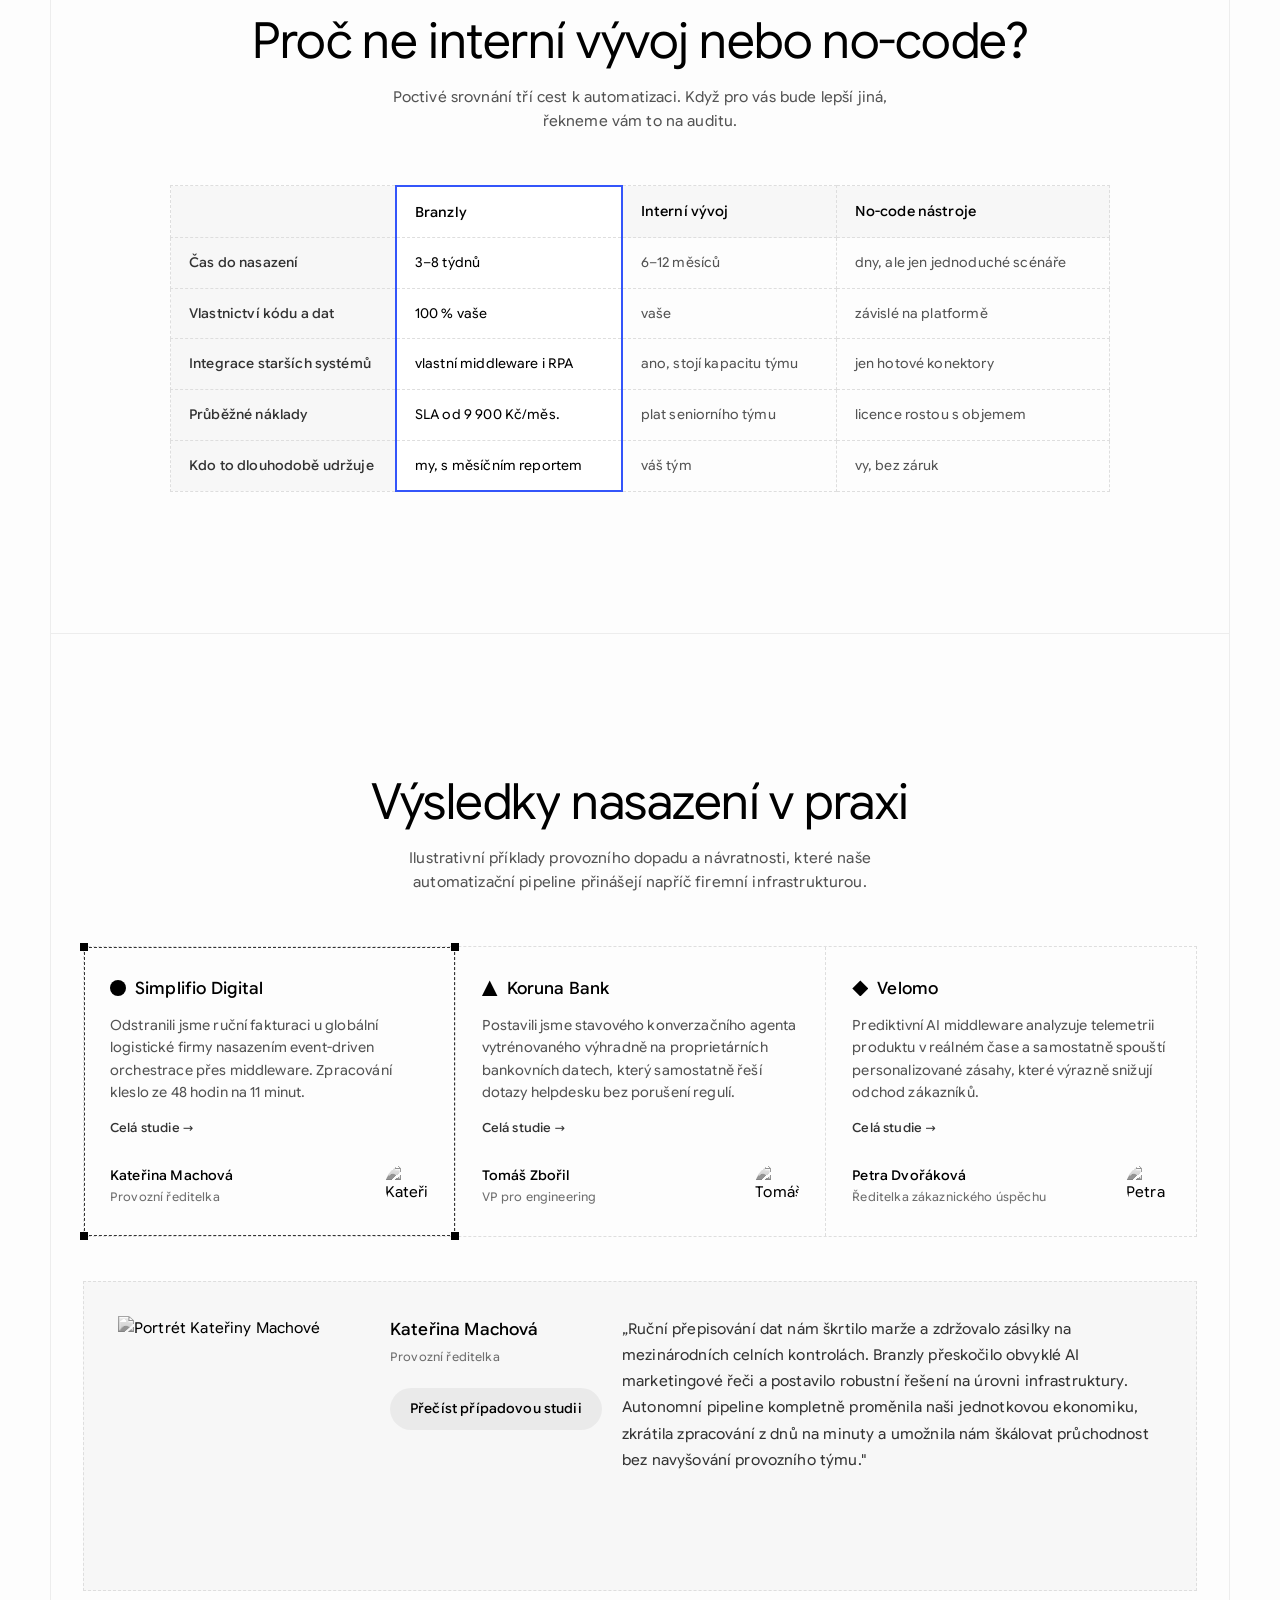
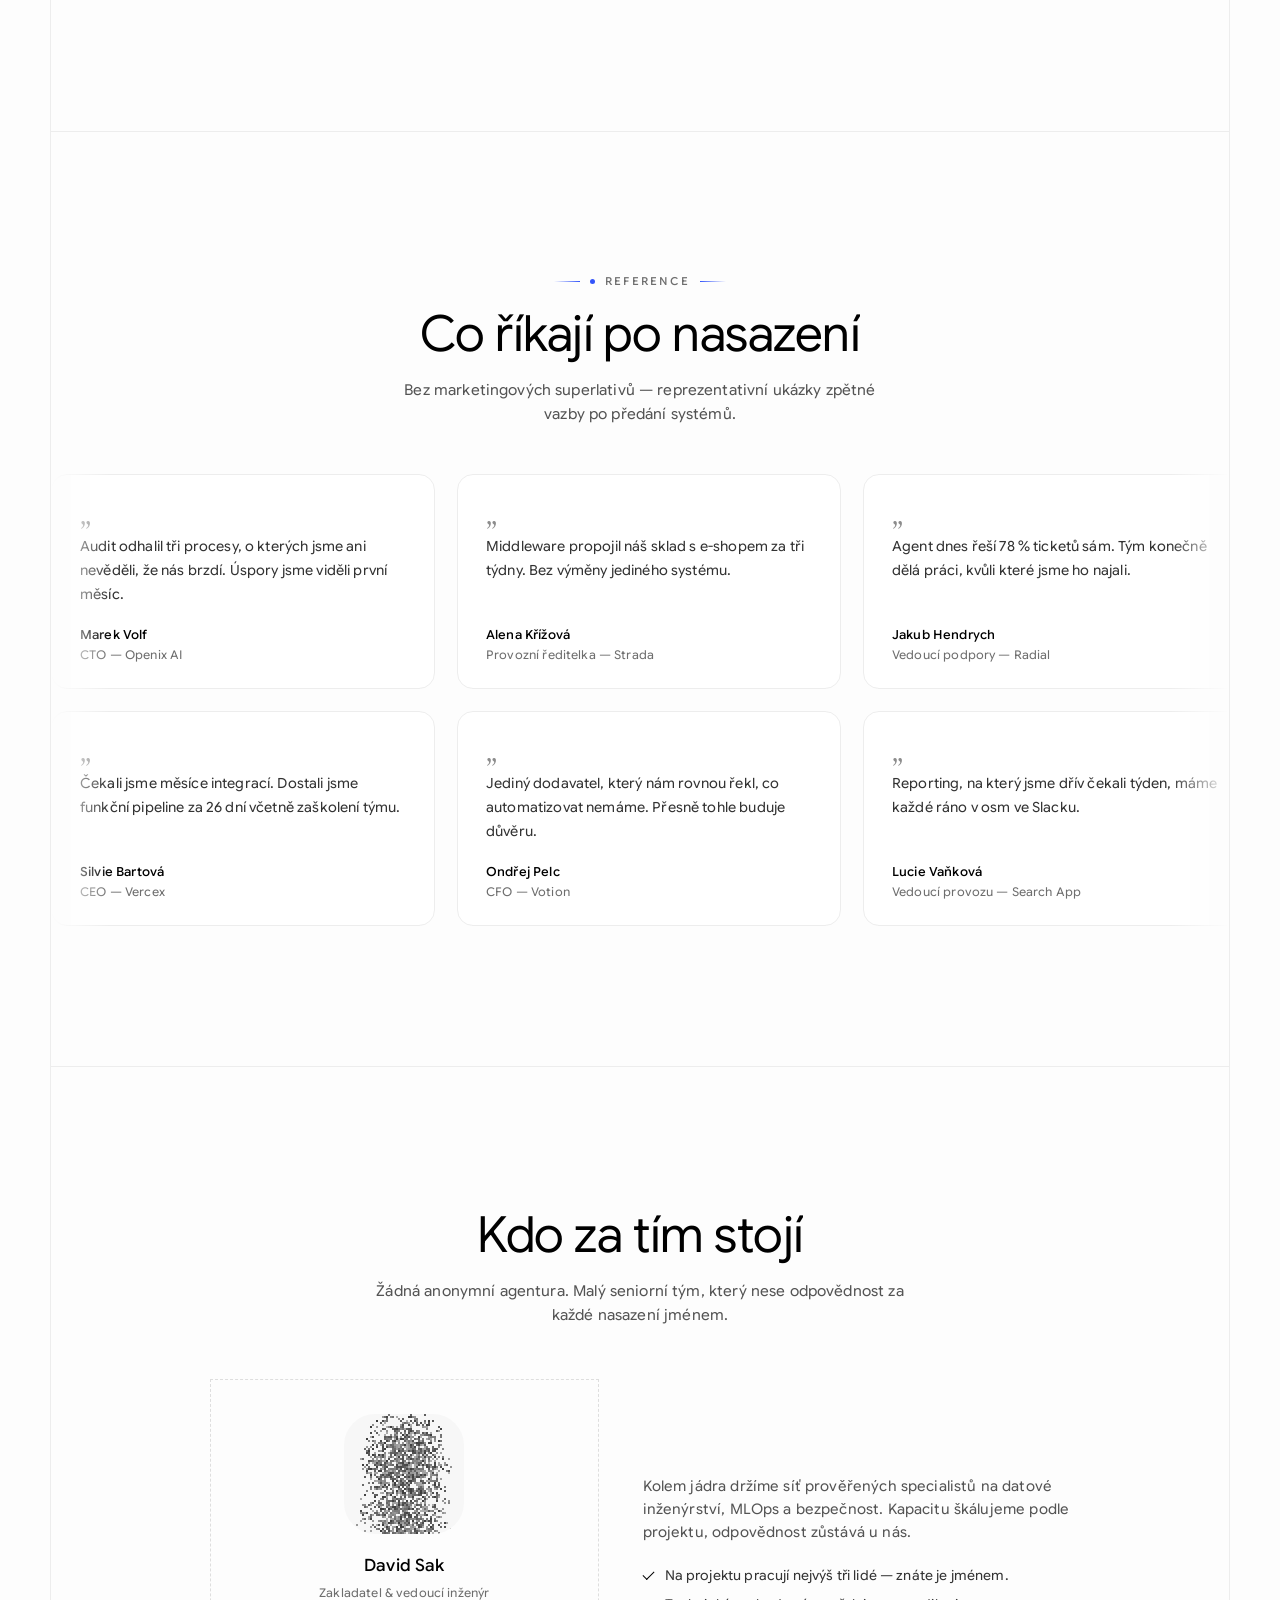
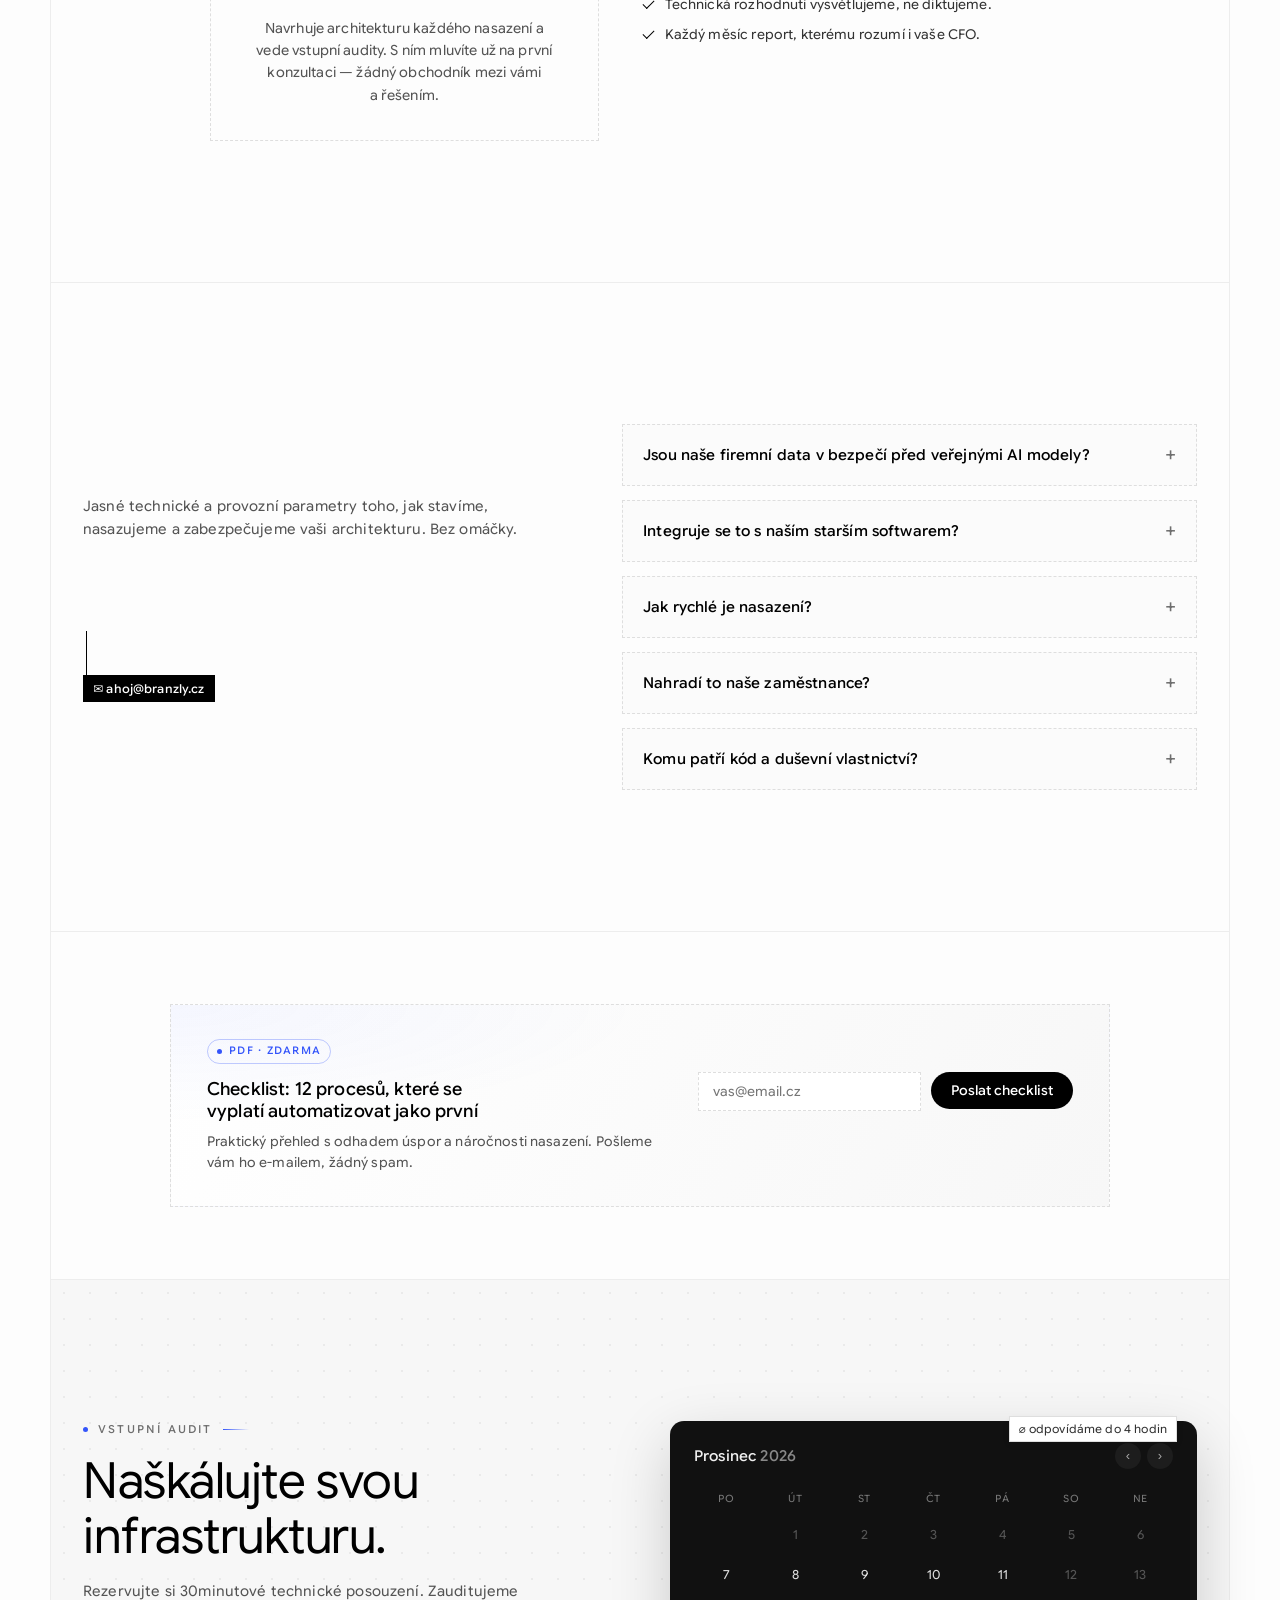
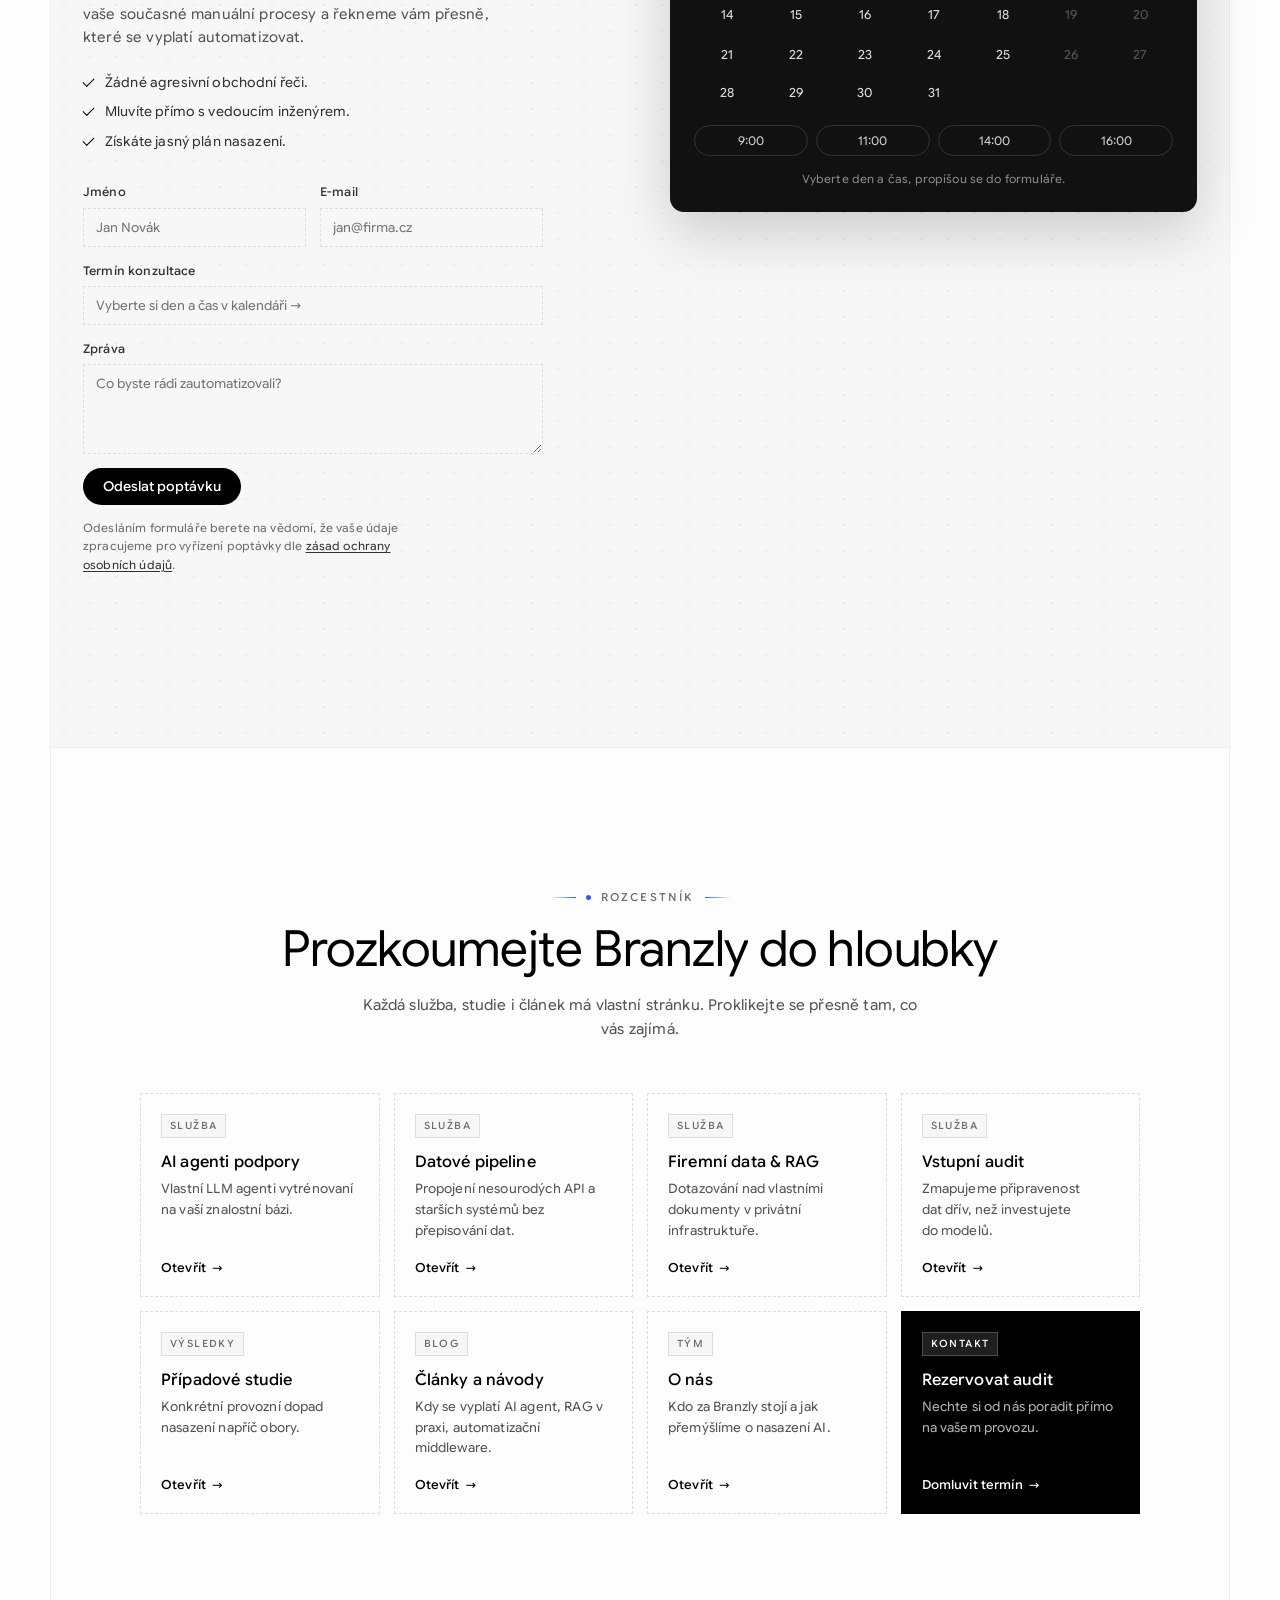
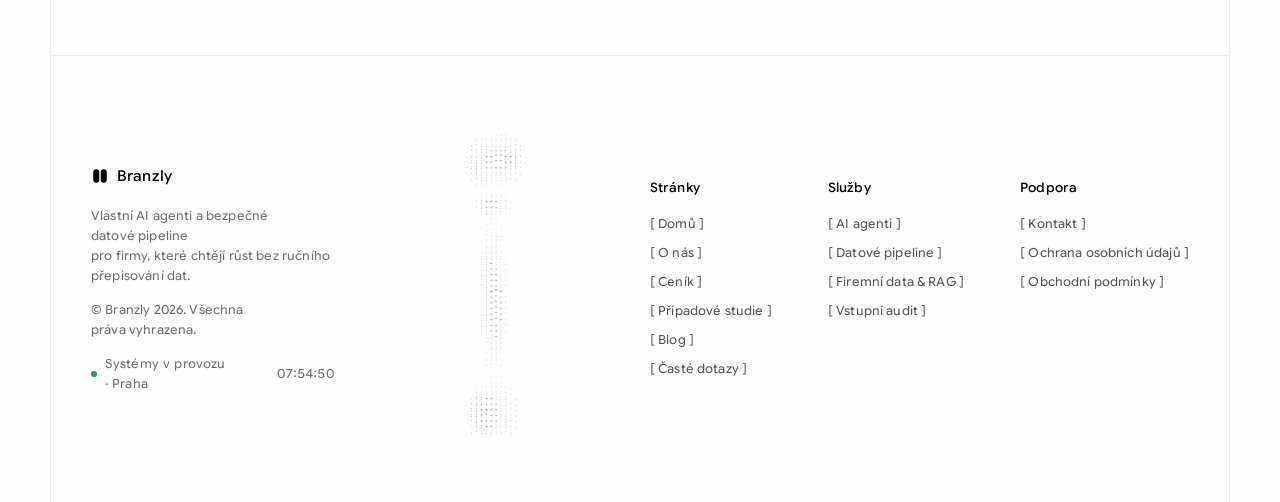
==== commit 99257203: "Ceník: postupné navázání fází místo mlžení za scrollu Dřív ceník používal StackGrid efekt (stackRaf)" ====
--- a/index.html
+++ b/index.html
@@ -183,6 +183,7 @@
           <p>kódu a duševního vlastnictví<br />zůstává vám</p>
         </div>
       </div>
+      <p class="stats-note reveal">Ilustrativní hodnoty vycházející z typických nasazení.</p>
     </section>
 
     <!-- ===== FUNKCE ===== -->
@@ -328,7 +329,7 @@
 
       <div class="tier-stack">
         <!-- Fáze 1: karta vpravo, štítek vlevo s linkou -->
-        <div class="tier-row tier-row-right reveal">
+        <div class="tier-row tier-row-right">
           <span class="tier-annot"><span class="chip-black">Fáze 1</span><i class="annot-hline"></i></span>
           <article class="tier-card">
             <div class="tier-left">
@@ -350,7 +351,7 @@
         </div>
 
         <!-- Fáze 2: karta vlevo, štítek vpravo -->
-        <div class="tier-row tier-row-left reveal">
+        <div class="tier-row tier-row-left">
           <article class="tier-card">
             <span class="tier-badge chip-black">★ Nejčastější volba</span>
             <div class="tier-left">
@@ -373,7 +374,7 @@
         </div>
 
         <!-- Fáze 3: karta uprostřed -->
-        <div class="tier-row tier-row-center reveal">
+        <div class="tier-row tier-row-center">
           <span class="tier-annot"><span class="chip-black">Fáze 3</span><i class="annot-hline"></i></span>
           <article class="tier-card">
             <div class="tier-left">
@@ -419,8 +420,8 @@
 
     <!-- ===== PŘÍPADOVÉ STUDIE ===== -->
     <section class="cases" id="pripadove-studie">
-      <h3 class="reveal">Ověřené výsledky nasazení</h3>
-      <p class="section-sub reveal">Níže je přesný provozní dopad a návratnost, které naše automatizační pipeline doručily napříč firemní infrastrukturou.</p>
+      <h3 class="reveal">Výsledky nasazení v praxi</h3>
+      <p class="section-sub reveal">Ilustrativní příklady provozního dopadu a návratnosti, které naše automatizační pipeline přinášejí napříč firemní infrastrukturou.</p>
 
       <div class="case-grid reveal">
         <article class="case selected">
@@ -468,7 +469,7 @@
     <section class="refs" id="reference">
       <div class="kicker-row reveal"><span class="kicker"><b></b>Reference</span></div>
       <h3 class="reveal">Co říkají po nasazení</h3>
-      <p class="section-sub reveal">Bez marketingových superlativů. Jen to, co nám klienti napsali po předání systémů.</p>
+      <p class="section-sub reveal">Bez marketingových superlativů — reprezentativní ukázky zpětné vazby po předání systémů.</p>
       <div class="ref-rows reveal" id="refRows">
         <div class="ref-row">
           <div class="ref-track">
--- a/style.css
+++ b/style.css
@@ -798,16 +798,18 @@
 .split.in .wi { transform: none; opacity: 1; filter: none; }
 
 /* ===== STACKING KARTY (ceník) ===== */
-.tier-stack { --stack-top: clamp(76px, 13vh, 130px); }
+/* ceník — postupné navázání fází: každá fáze vjede ze své strany a zůstane
+   trvale vidět (žádné sticky překrývání ani mlžení za scrollu) */
 .tier-row {
-  position: sticky;
-  top: var(--stack-top);
-  transform-origin: top center;
-  will-change: transform, filter, opacity;
-}
-.tier-row:nth-child(1) { z-index: 1; }
-.tier-row:nth-child(2) { z-index: 2; }
-.tier-row:nth-child(3) { z-index: 3; }
+  opacity: 0;
+  transition: opacity 0.75s var(--ease), transform 0.9s var(--ease);
+}
+.tier-row-right  { transform: translateX(46px) scale(0.98); }
+.tier-row-left   { transform: translateX(-46px) scale(0.98); }
+.tier-row-center { transform: translateY(34px) scale(0.98); }
+.tier-stack.in .tier-row { opacity: 1; transform: none; }
+.tier-stack.in .tier-row:nth-child(2) { transition-delay: 0.16s; }
+.tier-stack.in .tier-row:nth-child(3) { transition-delay: 0.32s; }
 
 /* ===== SCROLL-LINKED CITACE ===== */
 .big-quote blockquote .qw { opacity: 0.14; }
@@ -828,25 +830,32 @@
 }
 
 /* ===== KRESLÍCÍ SE ANOTAČNÍ LINKY ===== */
+/* hero „průsečík" anotace (zůstávají navázané na .reveal) */
 .reveal .annot-line, .reveal .annot-vline {
   transform: scaleY(0);
   transform-origin: top;
   transition: transform 0.8s var(--ease) 0.45s;
 }
-.reveal .annot-hline {
-  transform: scaleX(0);
-  transition: transform 0.8s var(--ease) 0.45s;
-}
+.reveal .annot-text, .reveal .annot .chip-black {
+  opacity: 0;
+  transition: opacity 0.5s var(--ease) 1s;
+}
+.reveal.in .annot-line, .reveal.in .annot-vline { transform: scaleY(1); }
+.reveal.in .annot-text, .reveal.in .annot .chip-black { opacity: 1; }
+
+/* ceník — spojnice fází se dokreslí a štítek naskočí až po vjezdu karty,
+   fáze po fázi (1 → 2 → 3) */
+.tier-row .annot-hline { transform: scaleX(0); transition: transform 0.7s var(--ease); }
 .tier-row-right .annot-hline { transform-origin: left; }
 .tier-row-left .annot-hline { transform-origin: right; }
 .tier-row-center .annot-hline { transform-origin: left; }
-.reveal .annot-text, .reveal .annot .chip-black, .tier-annot .chip-black {
-  opacity: 0;
-  transition: opacity 0.5s var(--ease) 1s;
-}
-.reveal.in .annot-line, .reveal.in .annot-vline { transform: scaleY(1); }
-.reveal.in .annot-hline { transform: scaleX(1); }
-.reveal.in .annot-text, .reveal.in .annot .chip-black, .reveal.in .tier-annot .chip-black { opacity: 1; }
+.tier-annot .chip-black { opacity: 0; transition: opacity 0.5s var(--ease); }
+.tier-stack.in .tier-row .annot-hline { transform: scaleX(1); transition-delay: 0.4s; }
+.tier-stack.in .tier-row .tier-annot .chip-black { opacity: 1; transition-delay: 0.55s; }
+.tier-stack.in .tier-row:nth-child(2) .annot-hline { transition-delay: 0.56s; }
+.tier-stack.in .tier-row:nth-child(2) .tier-annot .chip-black { transition-delay: 0.71s; }
+.tier-stack.in .tier-row:nth-child(3) .annot-hline { transition-delay: 0.72s; }
+.tier-stack.in .tier-row:nth-child(3) .tier-annot .chip-black { transition-delay: 0.87s; }
 
 /* ===== HOVER MIKRO-ANIMACE ===== */
 .tier-card, .case, .faq-item {
@@ -1039,6 +1048,7 @@
   margin-left: 5px;
 }
 .stat p { color: var(--gray-2); font-size: 13.5px; margin-top: 12px; }
+.stats-note { text-align: center; font-size: 11.5px; font-style: italic; color: var(--gray-4); padding: 0 24px 30px; }
 
 /* ===== PROCES / TIMELINE (sticky hlavička vlevo, kroky na levé kolejnici) ===== */
 .process { padding: clamp(88px, 11vw, 148px) 32px; }
@@ -1482,10 +1492,6 @@
 }
 .ref figcaption { margin-top: 18px; font-size: 12px; color: var(--gray-3); }
 .ref figcaption b { display: block; font-weight: 500; font-size: 12.5px; color: var(--ink); }
-@media (prefers-reduced-motion: reduce) {
-  .ref-track { animation: none; }
-  .ref-row { overflow-x: auto; }
-}
 
 /* ===== SKUTEČNÉ PORTRÉTY ===== */
 img.avatar { object-fit: cover; filter: grayscale(1) contrast(1.05); transition: filter 0.4s var(--ease); }
@@ -1562,6 +1568,9 @@
   .stat:nth-child(n+3) { border-top: 1px dashed var(--line-strong); }
   .timeline { gap: 32px; }
   .tier-row { padding: 0 !important; justify-content: center !important; }
+  /* na mobilu jednotný svislý náběh (vodorovný posun by přetékal) */
+  .tier-row-right, .tier-row-left, .tier-row-center { transform: translateY(30px) scale(0.985); }
+  .tier-stack.in .tier-row { transform: none; }
   .tier-annot { display: none; }
   .tier-card { grid-template-columns: 1fr; }
   .case-grid { grid-template-columns: 1fr; }
@@ -1840,13 +1849,6 @@
 .blog-item .case-link { margin-top: 6px; }
 
 /* ===== OMEZENÍ POHYBU (systémová volba) ===== */
-@media (prefers-reduced-motion: reduce) {
-  .marquee-track, .pixel-icon canvas, .annot-dot, .bh-pulse, .bh-ring, .bh-hub,
-  .btn-black::after, .scroll-cue, .tier-row-left .tier-card::before,
-  .mf-dot, .mr-prog i, .mock-live, .mf-ok, .foot-status i { animation: none !important; }
-  .load, .reveal { opacity: 1; filter: none; transform: none; animation: none; }
-  .wi { transform: none; opacity: 1; filter: none; transition: none; }
-  .big-quote blockquote .qw { opacity: 1; }
-  .btn::after { display: none; }
-  .btn:hover, .btn:active { transform: none; }
-}
+/* Poznámka: animace a efekty běží na přání na všech zařízeních bez ohledu
+   na systémové „omezit pohyb". Dřívější blok, který je zde při reduce-motion
+   vypínal, byl proto odstraněn. */
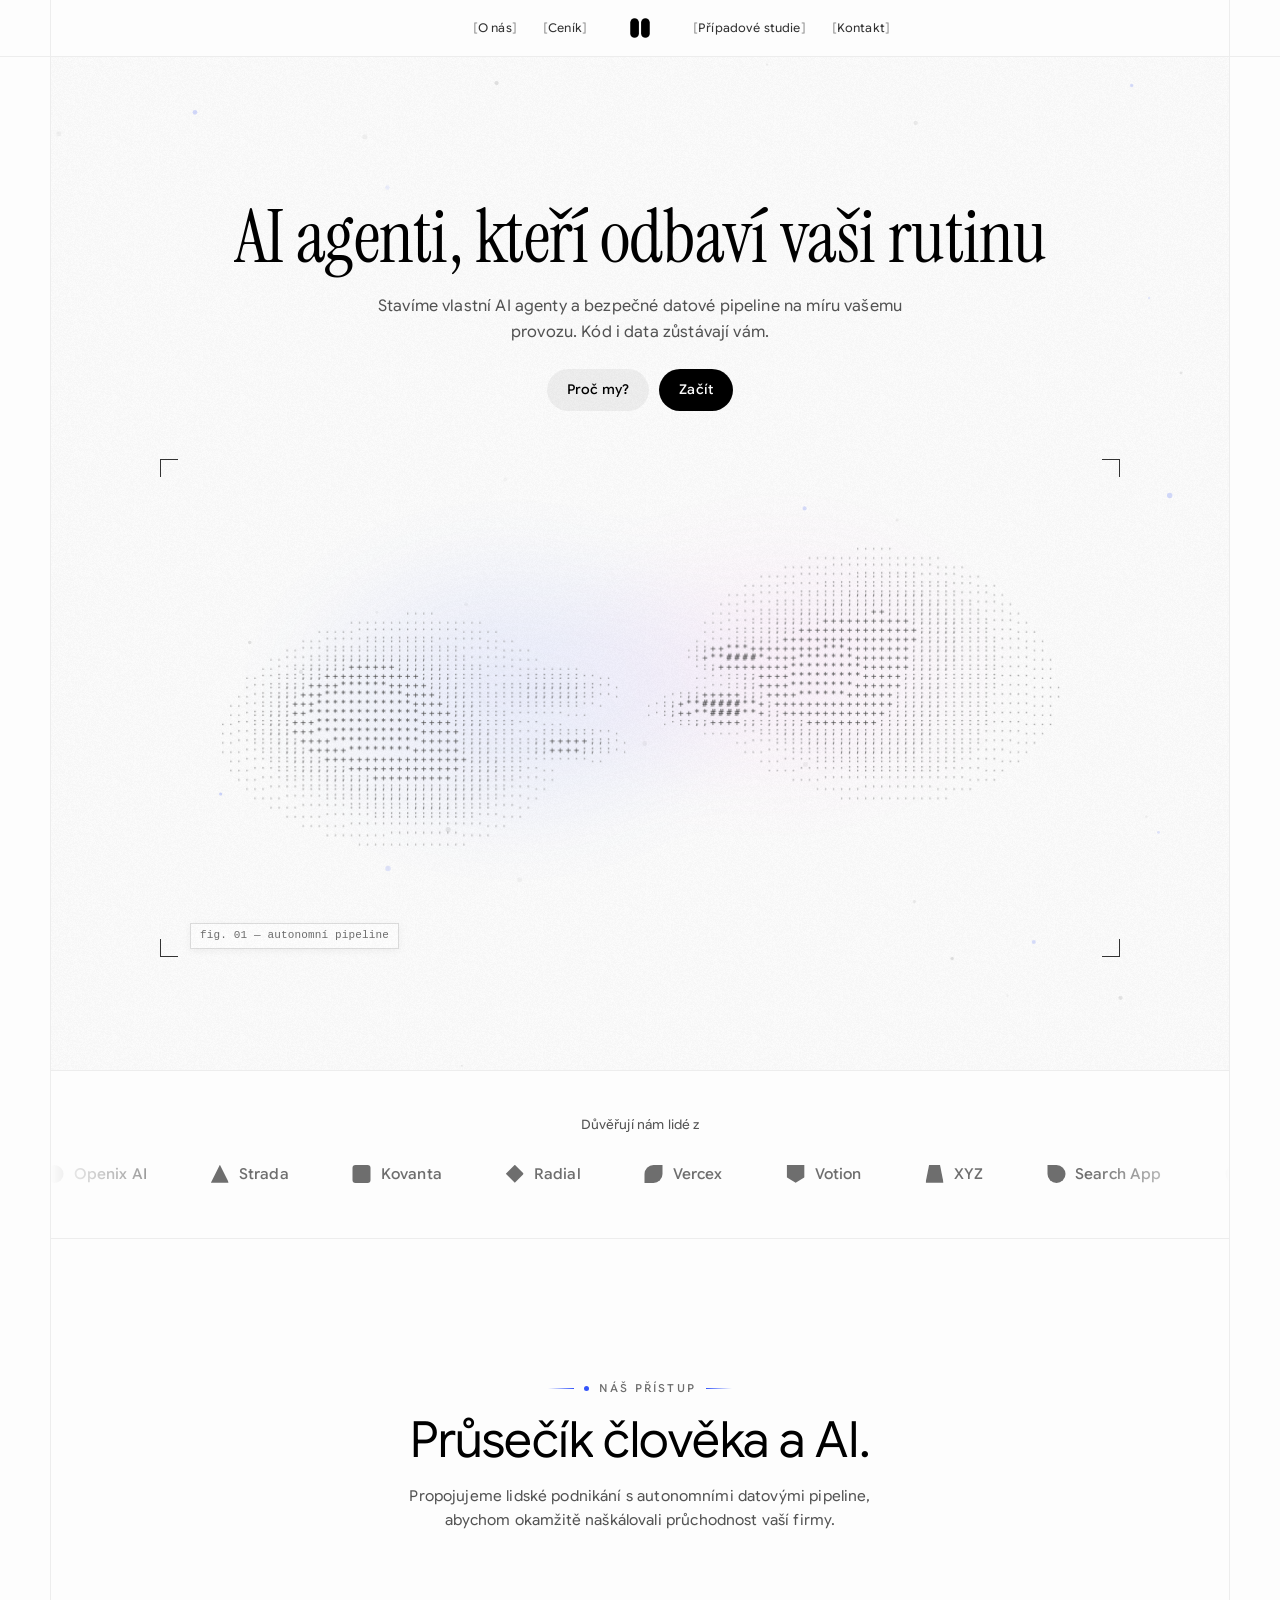
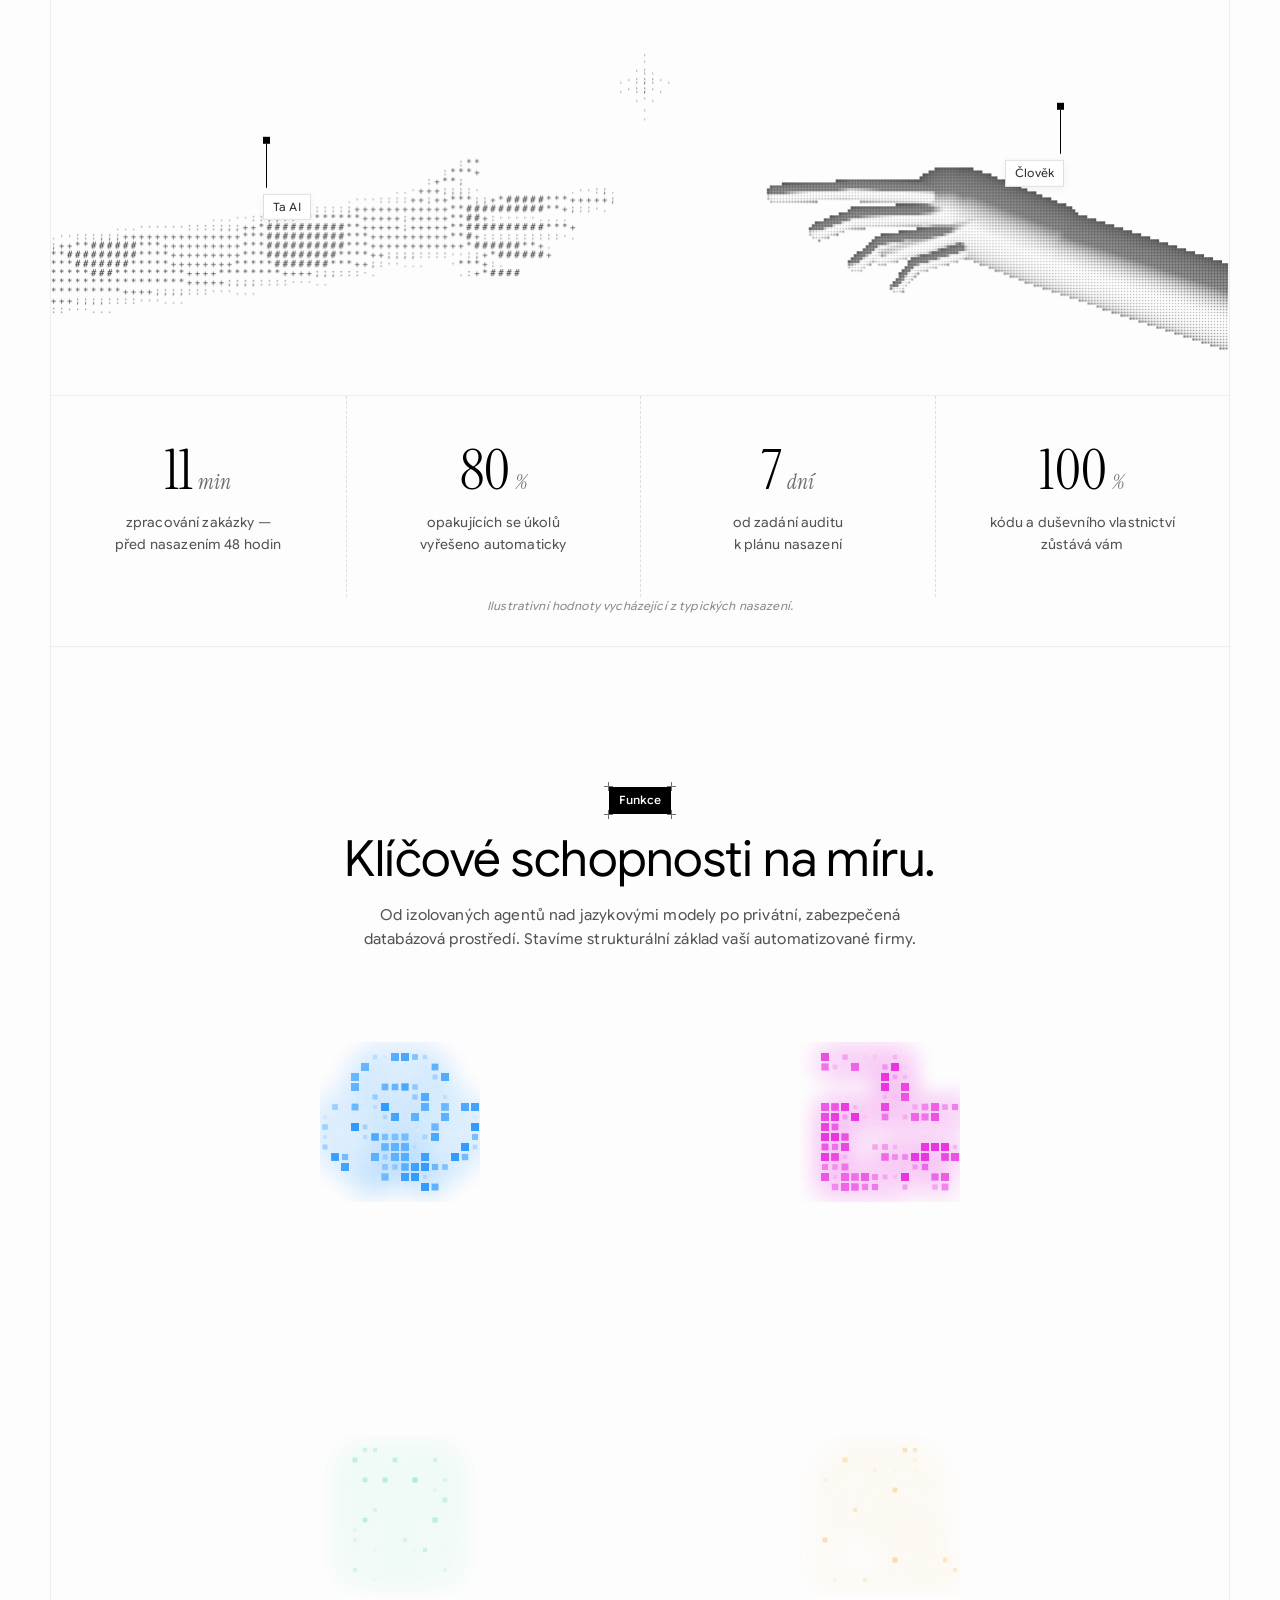
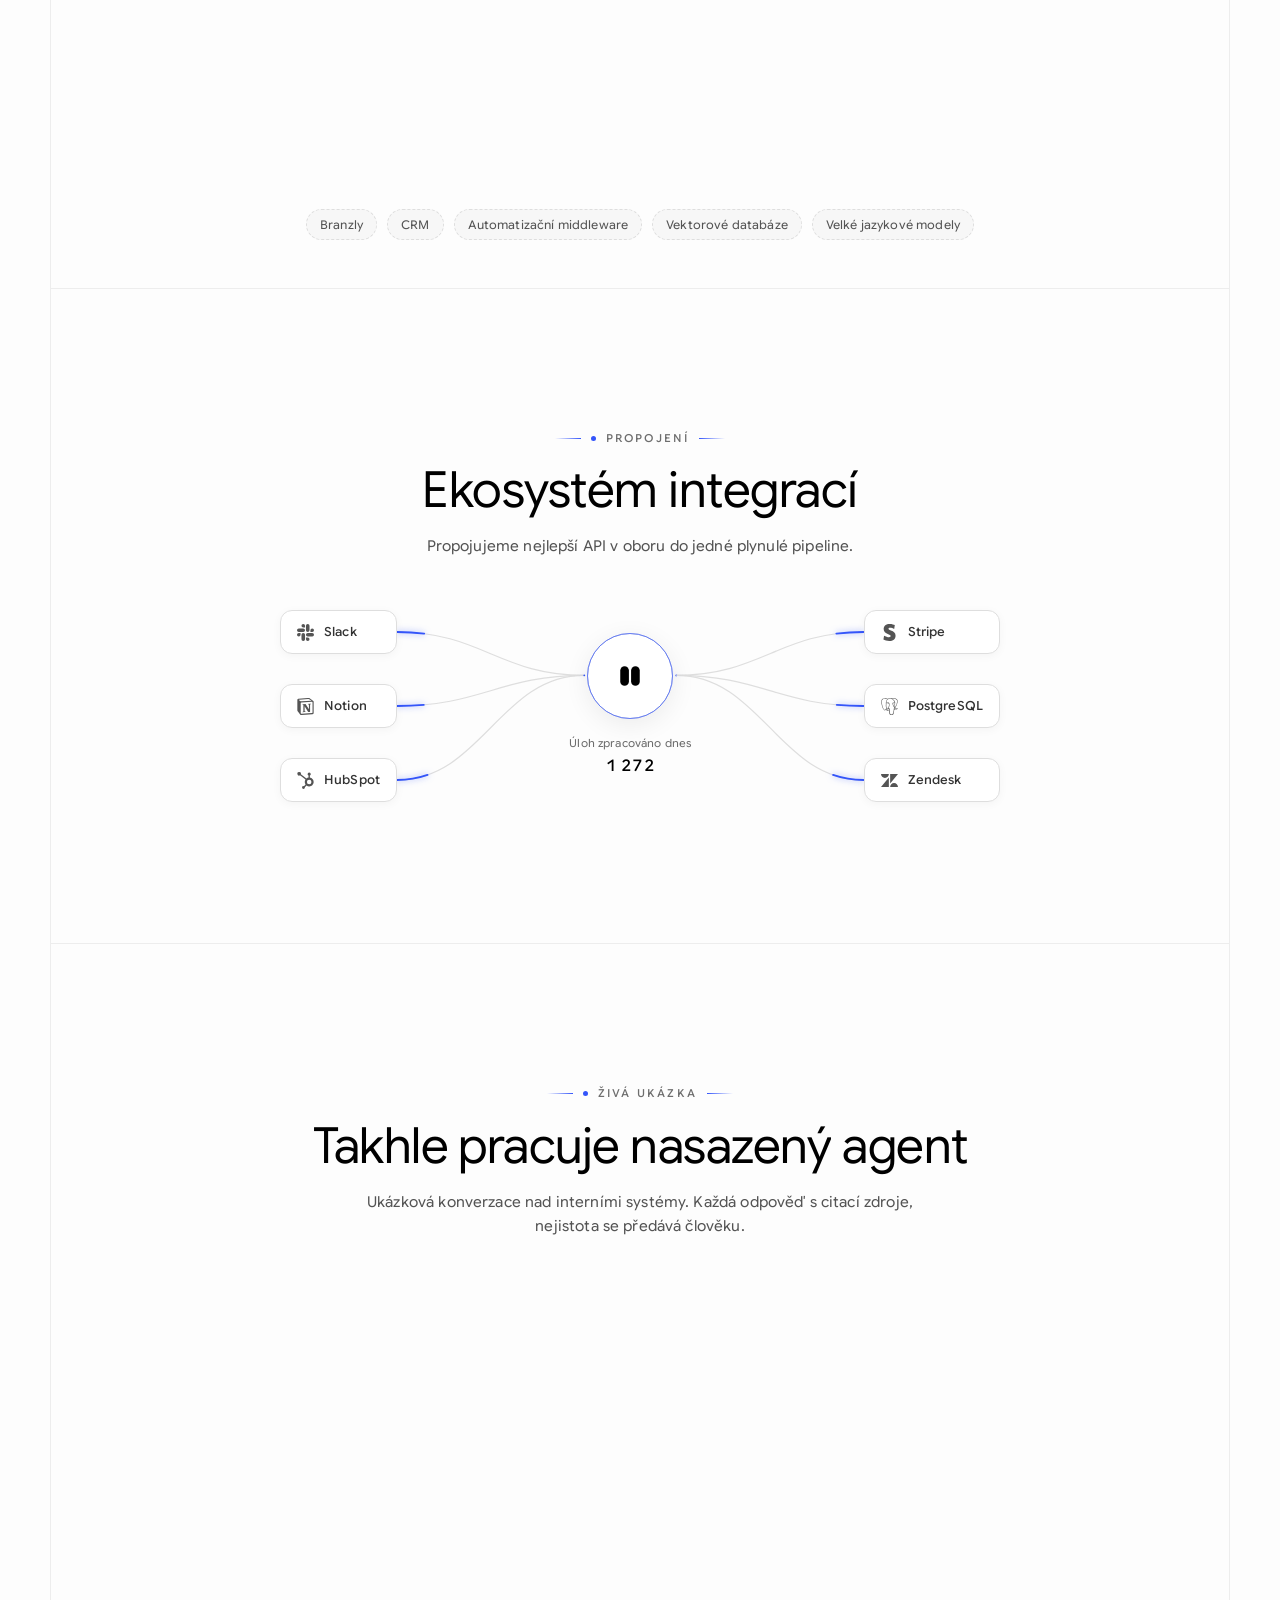
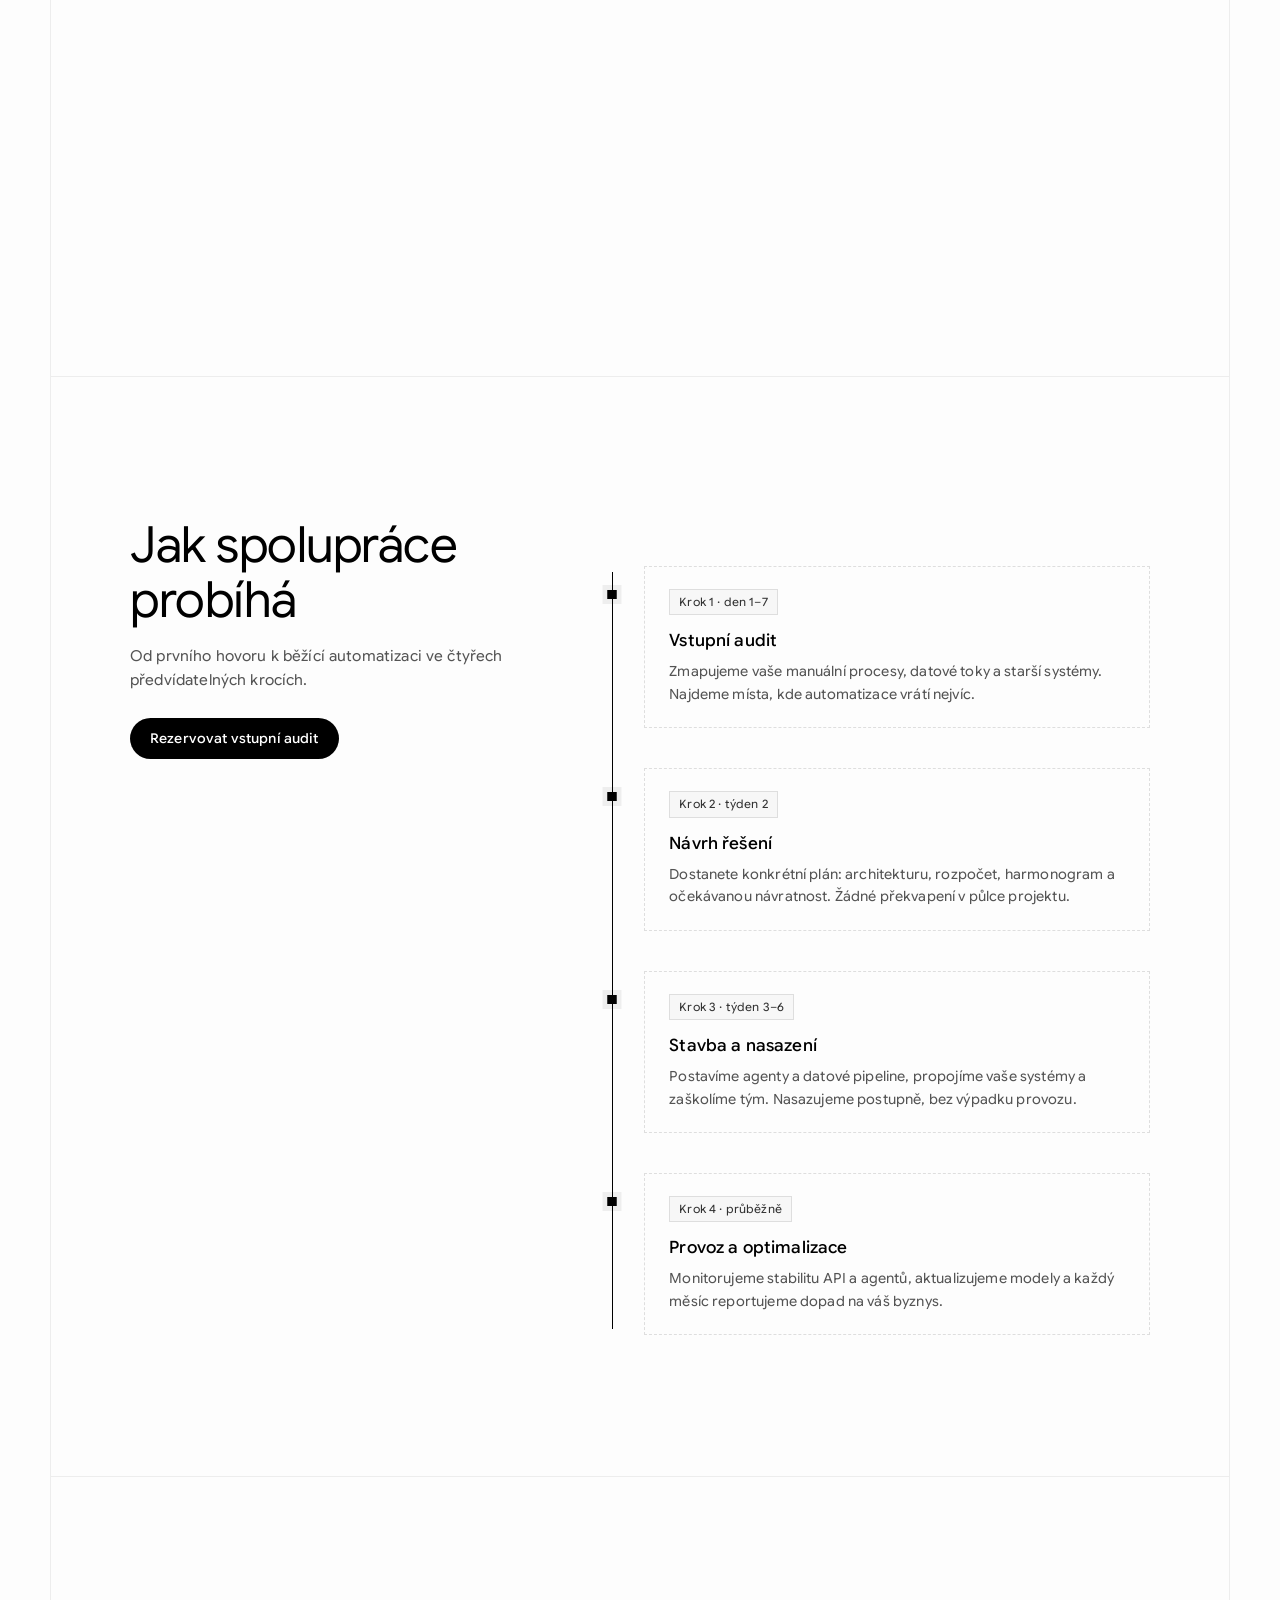
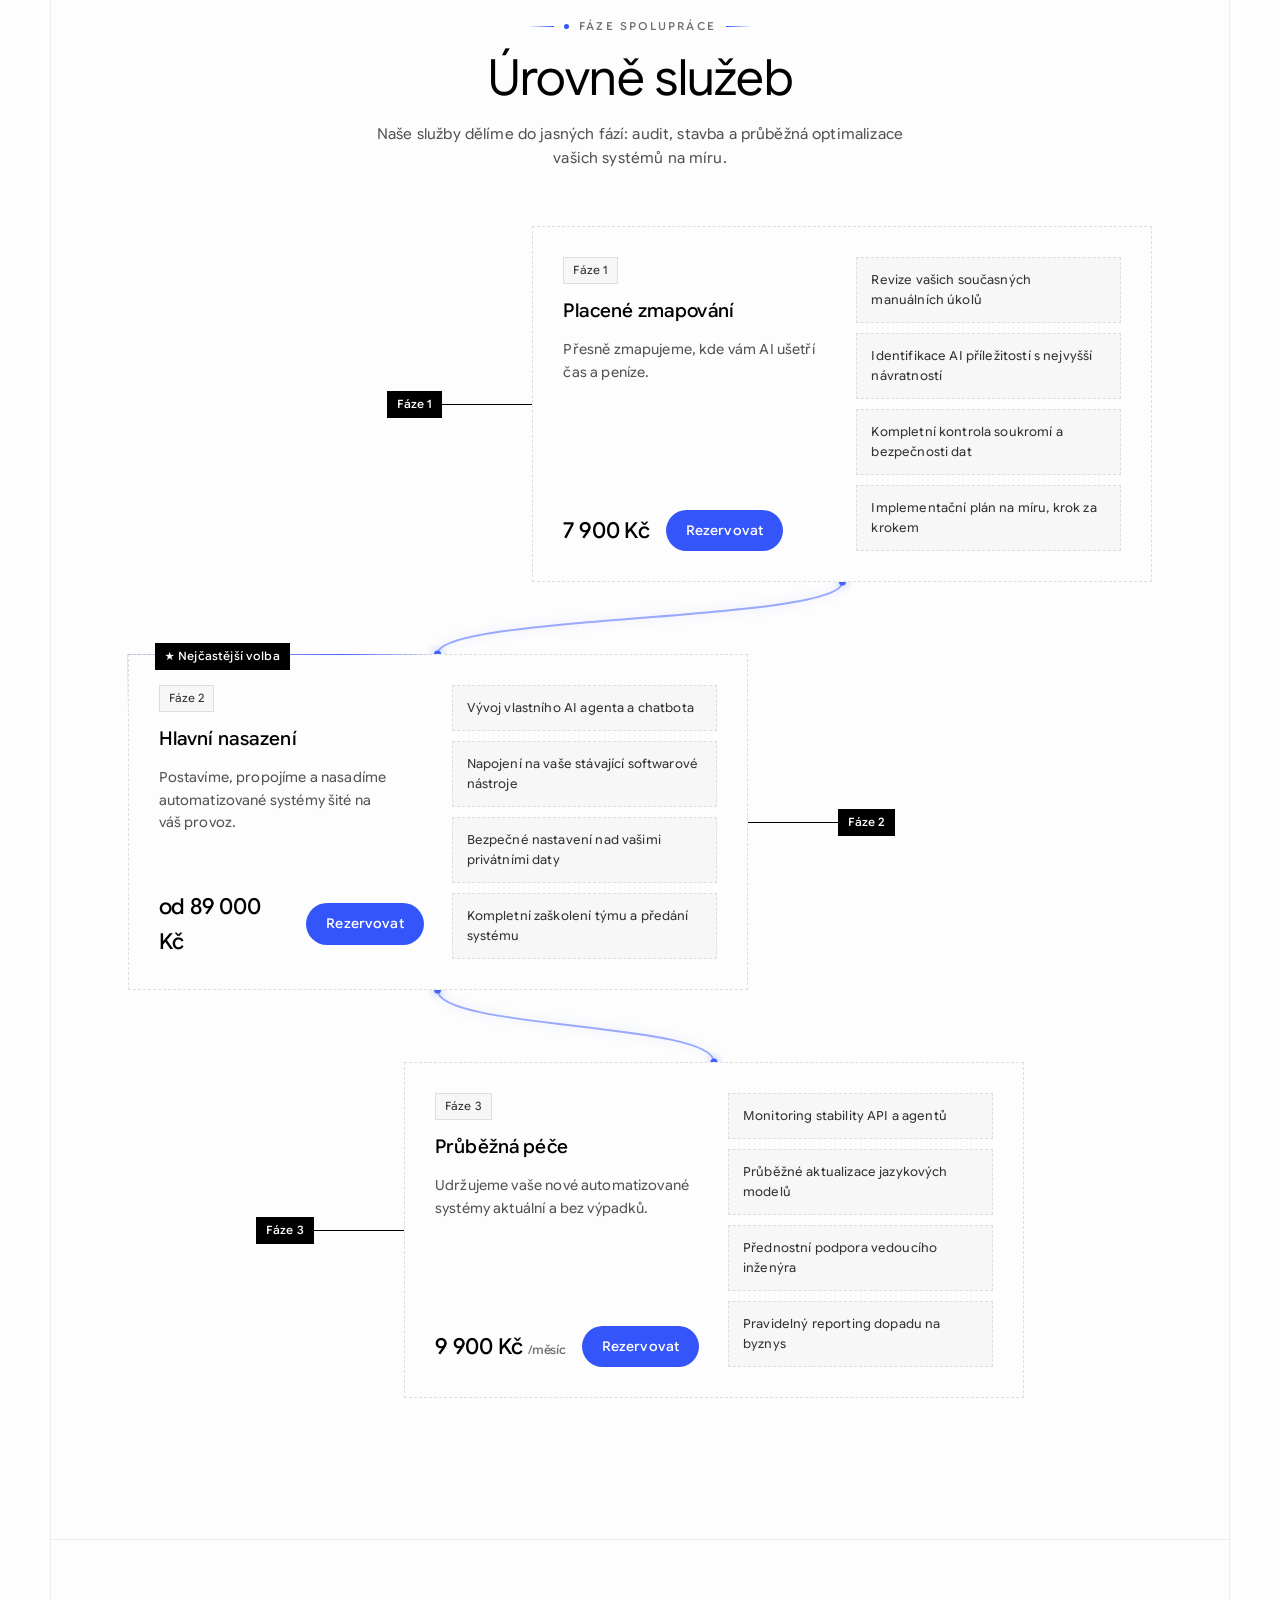
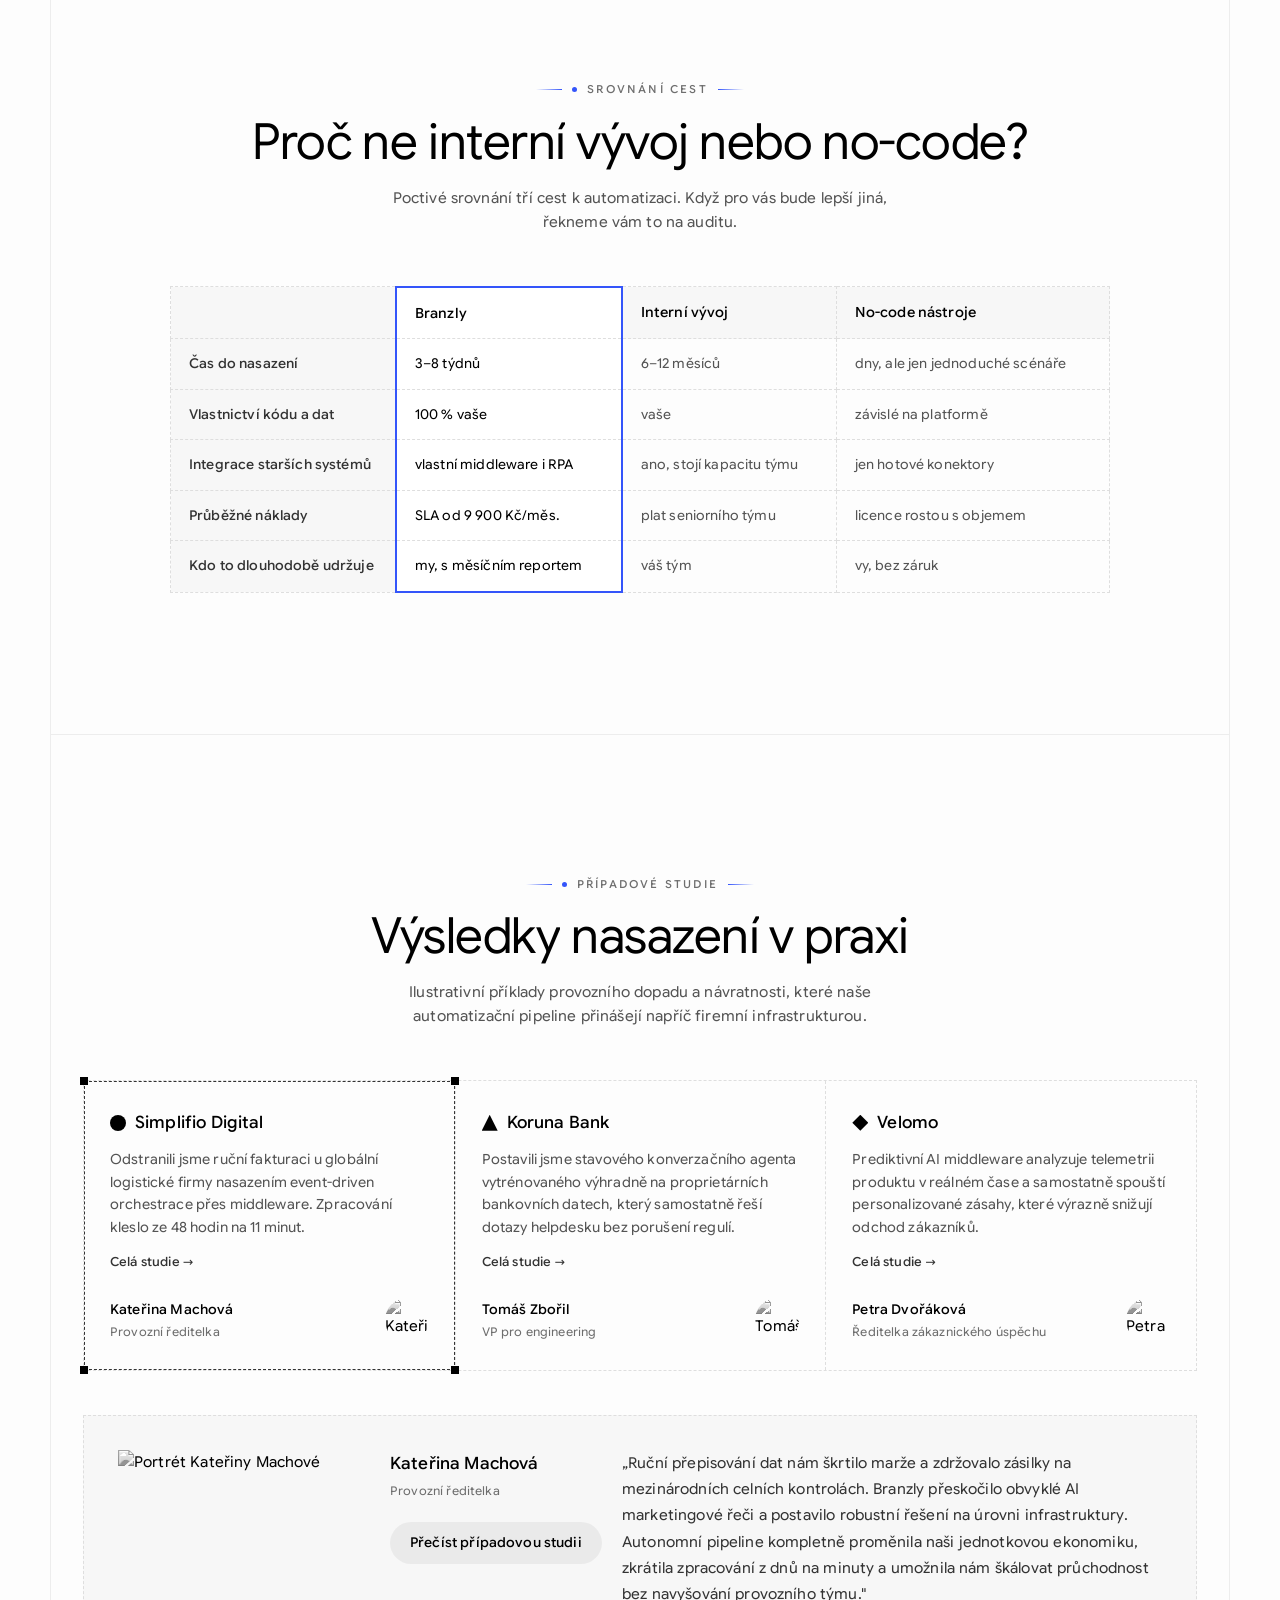
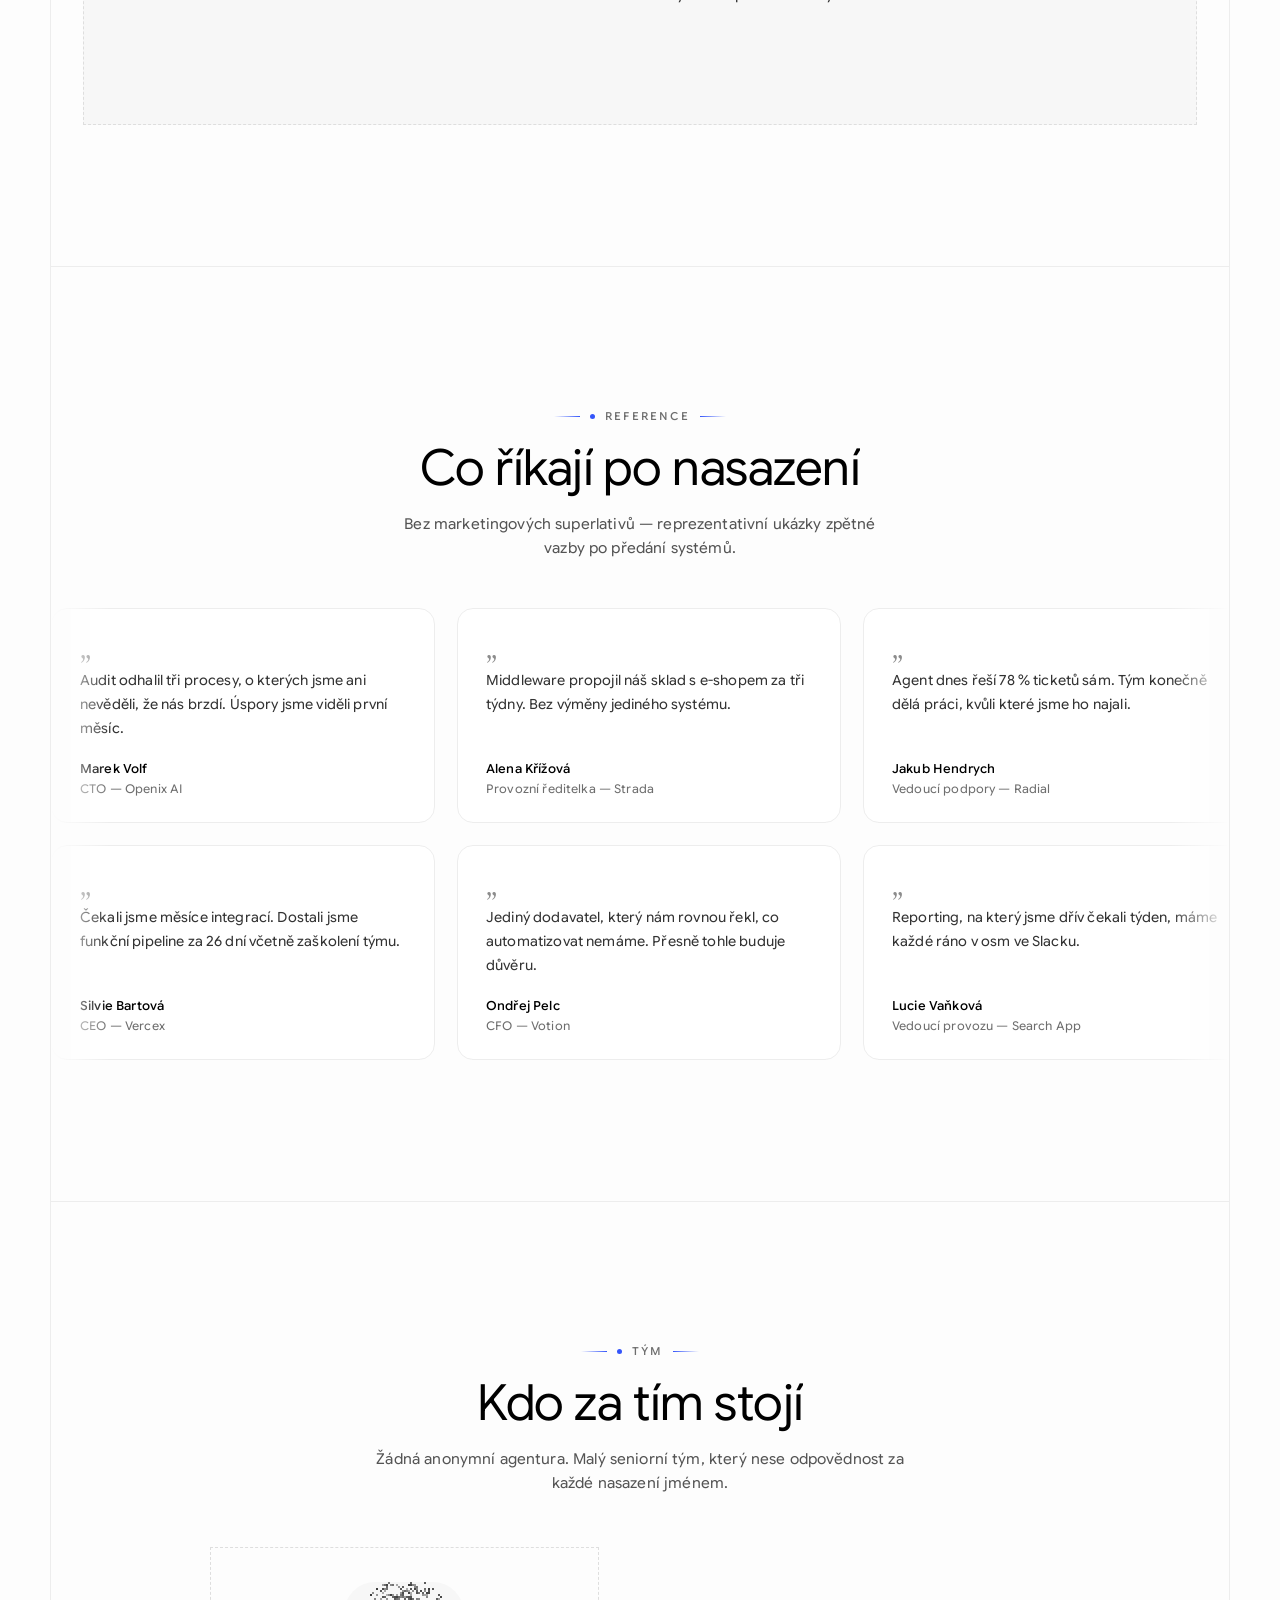
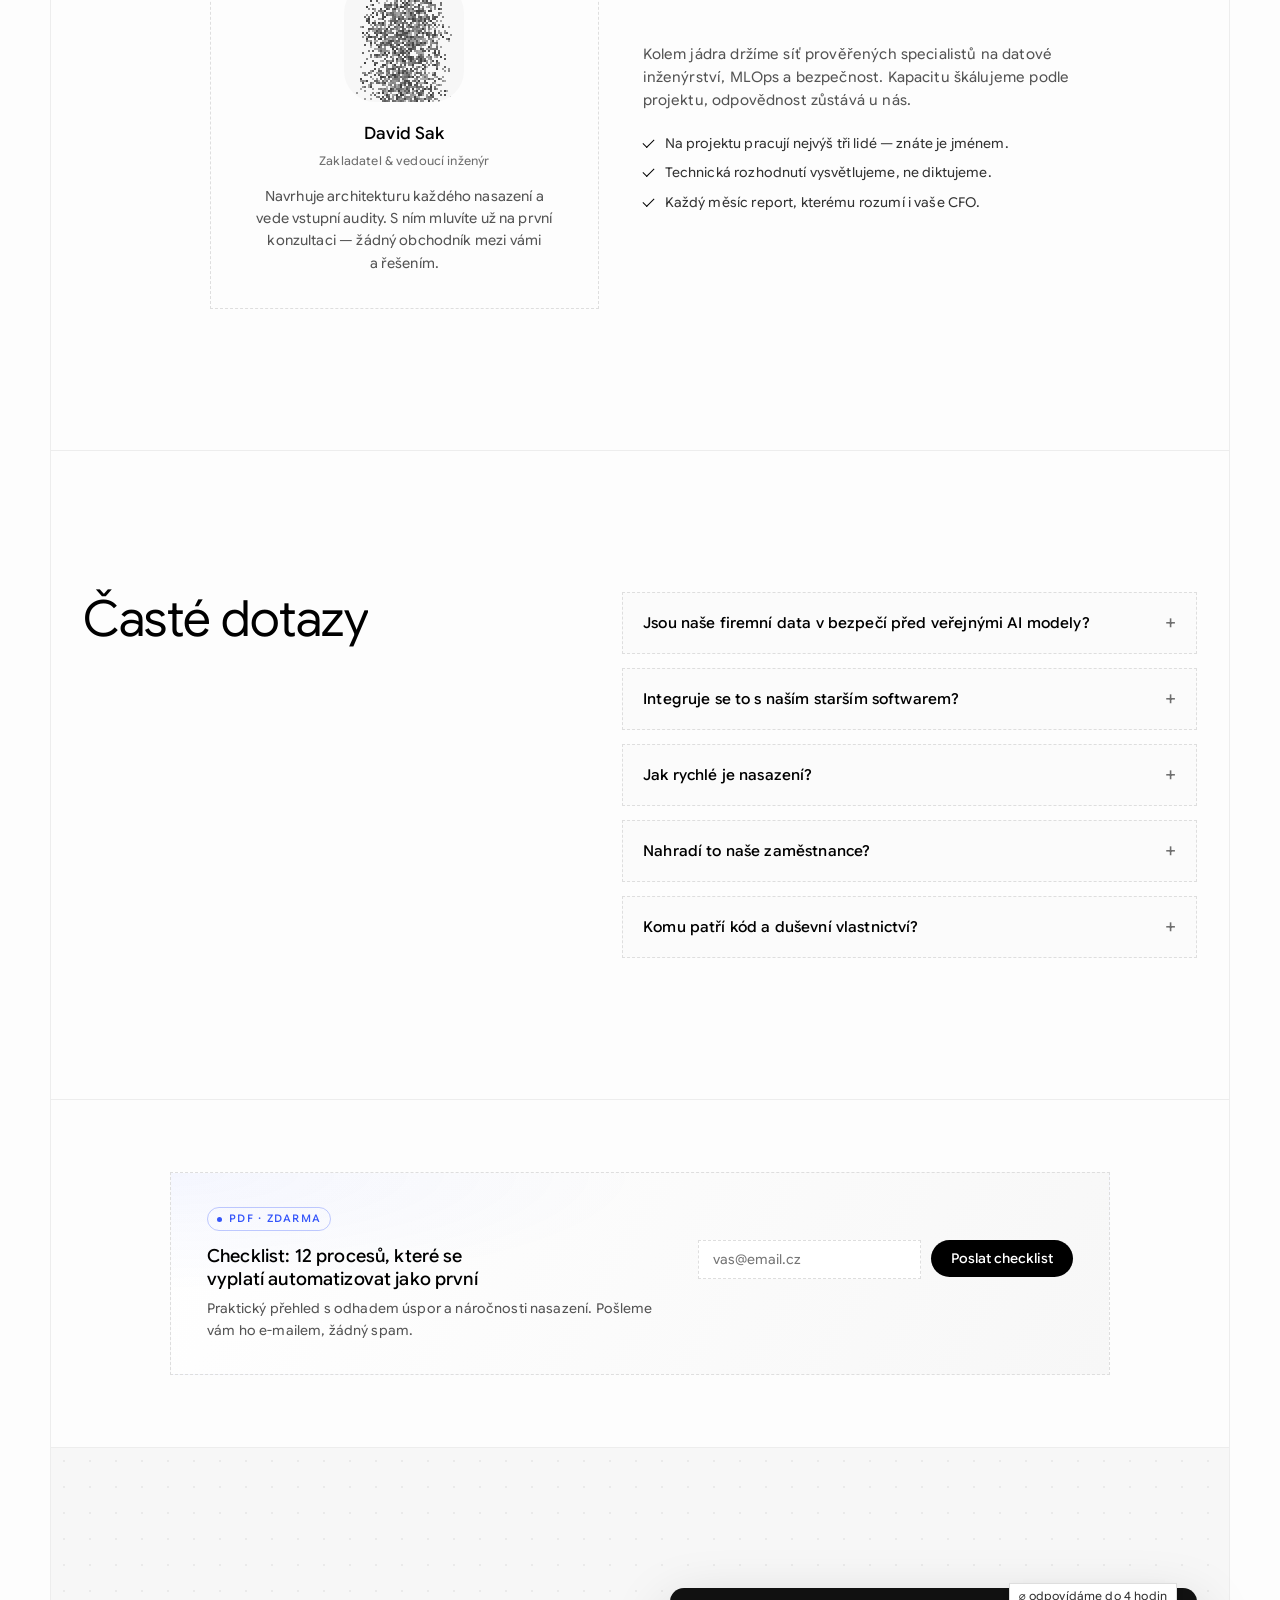
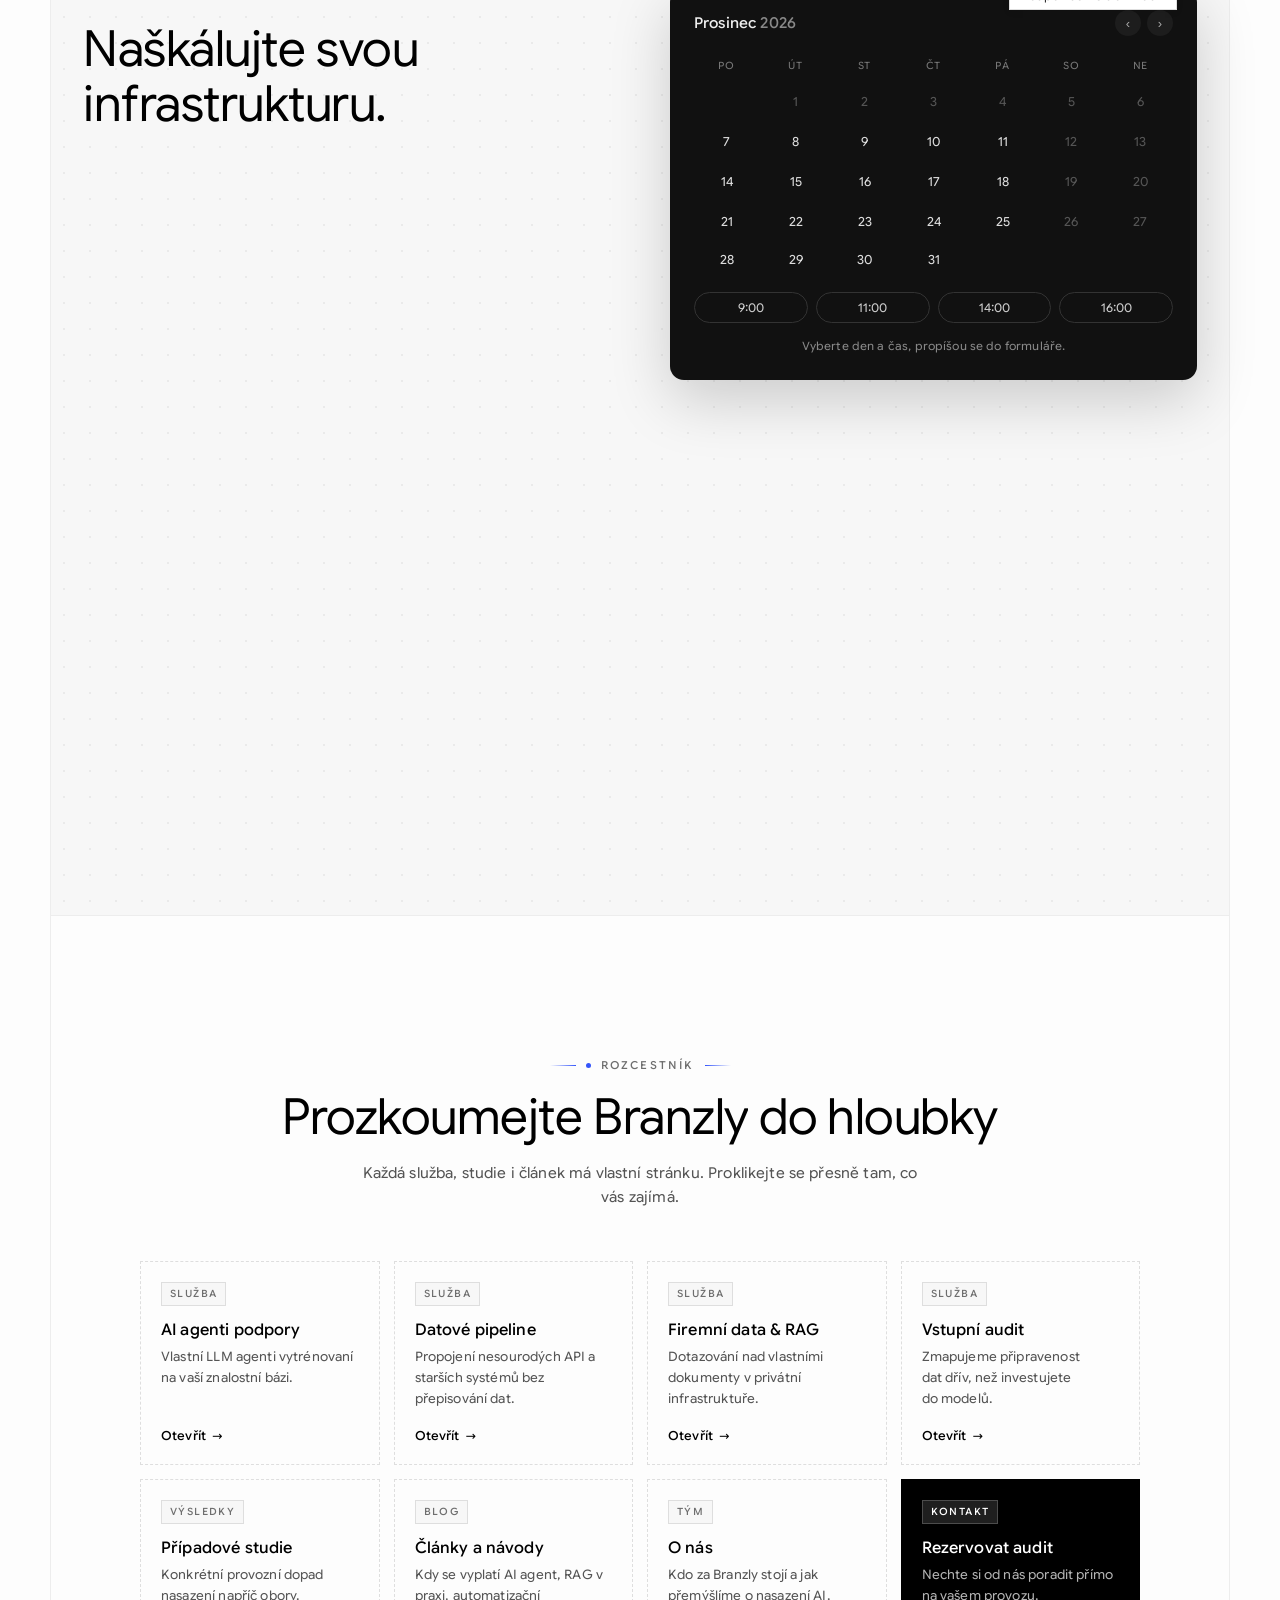
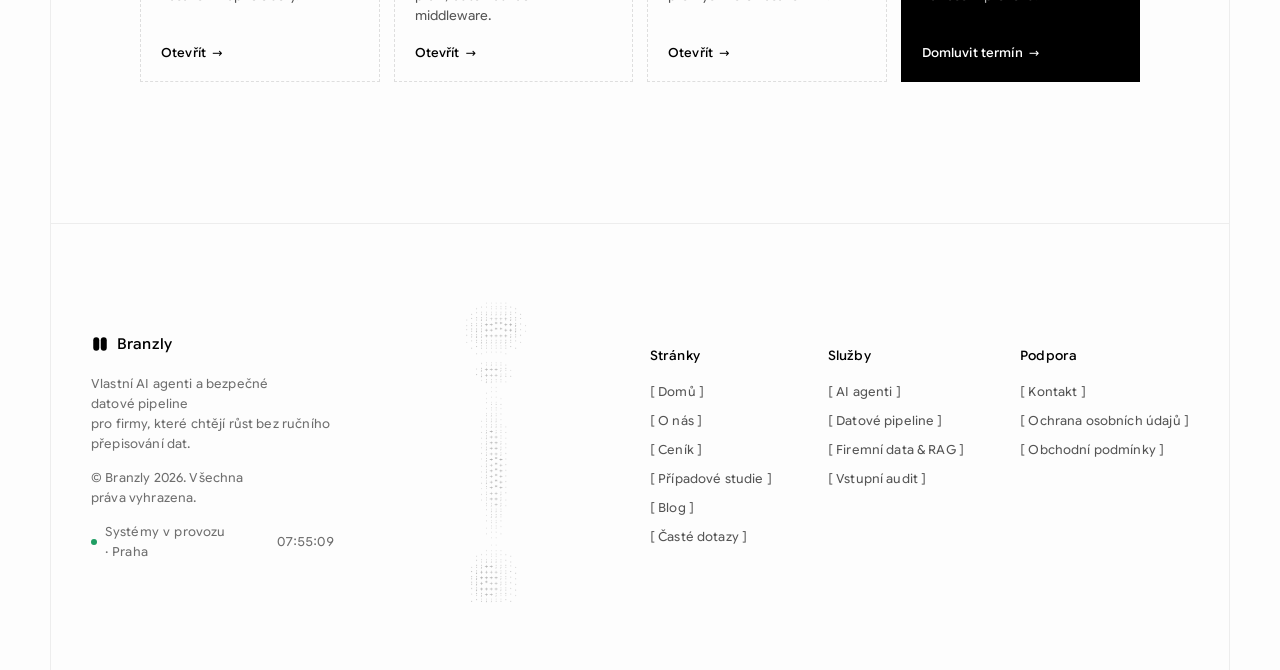
==== commit 1433022c: "Ceník: animovaná spojnice fází + editorial kickery napříč webem - Ceník: mezi kartami se prokresluje" ====
--- a/index.html
+++ b/index.html
@@ -154,6 +154,7 @@
 
     <!-- ===== PRŮSEČÍK ČLOVĚKA A AI ===== -->
     <section class="intersection" id="o-nas">
+      <div class="kicker-row reveal"><span class="kicker"><b></b>Náš přístup</span></div>
       <h3 class="reveal">Průsečík člověka a AI.</h3>
       <p class="section-sub reveal">Propojujeme lidské podnikání s autonomními datovými pipeline, abychom okamžitě naškálovali průchodnost vaší firmy.</p>
       <div class="intersection-visual reveal" data-plx="-0.04">
@@ -256,6 +257,7 @@
 
     <!-- ===== DEMO AGENTA ===== -->
     <section class="demo" id="demo">
+      <div class="kicker-row reveal"><span class="kicker"><b></b>Živá ukázka</span></div>
       <h3 class="reveal">Takhle pracuje nasazený agent</h3>
       <p class="section-sub reveal">Ukázková konverzace nad interními systémy. Každá odpověď s citací zdroje, nejistota se předává člověku.</p>
       <div class="demo-wrap reveal">
@@ -324,6 +326,7 @@
 
     <!-- ===== ÚROVNĚ SLUŽEB ===== -->
     <section class="pricing" id="cenik">
+      <div class="kicker-row reveal"><span class="kicker"><b></b>Fáze spolupráce</span></div>
       <h3 class="reveal">Úrovně služeb</h3>
       <p class="section-sub reveal">Naše služby dělíme do jasných fází: audit, stavba a průběžná optimalizace vašich systémů na míru.</p>
 
@@ -420,6 +423,7 @@
 
     <!-- ===== PŘÍPADOVÉ STUDIE ===== -->
     <section class="cases" id="pripadove-studie">
+      <div class="kicker-row reveal"><span class="kicker"><b></b>Případové studie</span></div>
       <h3 class="reveal">Výsledky nasazení v praxi</h3>
       <p class="section-sub reveal">Ilustrativní příklady provozního dopadu a návratnosti, které naše automatizační pipeline přinášejí napříč firemní infrastrukturou.</p>
 
@@ -532,6 +536,7 @@
 
     <!-- ===== TÝM ===== -->
     <section class="team" id="tym">
+      <div class="kicker-row reveal"><span class="kicker"><b></b>Tým</span></div>
       <h3 class="reveal">Kdo za tím stojí</h3>
       <p class="section-sub reveal">Žádná anonymní agentura. Malý seniorní tým, který nese odpovědnost za každé nasazení jménem.</p>
       <div class="team-grid reveal">
--- a/style.css
+++ b/style.css
@@ -810,6 +810,27 @@
 .tier-stack.in .tier-row { opacity: 1; transform: none; }
 .tier-stack.in .tier-row:nth-child(2) { transition-delay: 0.16s; }
 .tier-stack.in .tier-row:nth-child(3) { transition-delay: 0.32s; }
+
+/* animovaná spojnice fází (prokreslí se mezi kartami, uzly naskočí) */
+.tier-stack { position: relative; }
+.tier-row { z-index: 1; }
+.tier-link { position: absolute; inset: 0; z-index: 0; pointer-events: none; overflow: visible; }
+.tier-link-path {
+  fill: none;
+  stroke: var(--blue);
+  stroke-width: 2;
+  stroke-linecap: round;
+  opacity: 0.5;
+  filter: drop-shadow(0 0 5px rgba(52, 85, 250, 0.4));
+  transition: stroke-dashoffset 1.5s var(--ease) 0.2s;
+}
+.tier-link-dot {
+  fill: var(--blue);
+  opacity: 0;
+  filter: drop-shadow(0 0 4px rgba(52, 85, 250, 0.6));
+  transition: opacity 0.5s var(--ease);
+}
+.tier-stack.in .tier-link-dot { opacity: 0.9; }
 
 /* ===== SCROLL-LINKED CITACE ===== */
 .big-quote blockquote .qw { opacity: 0.14; }
